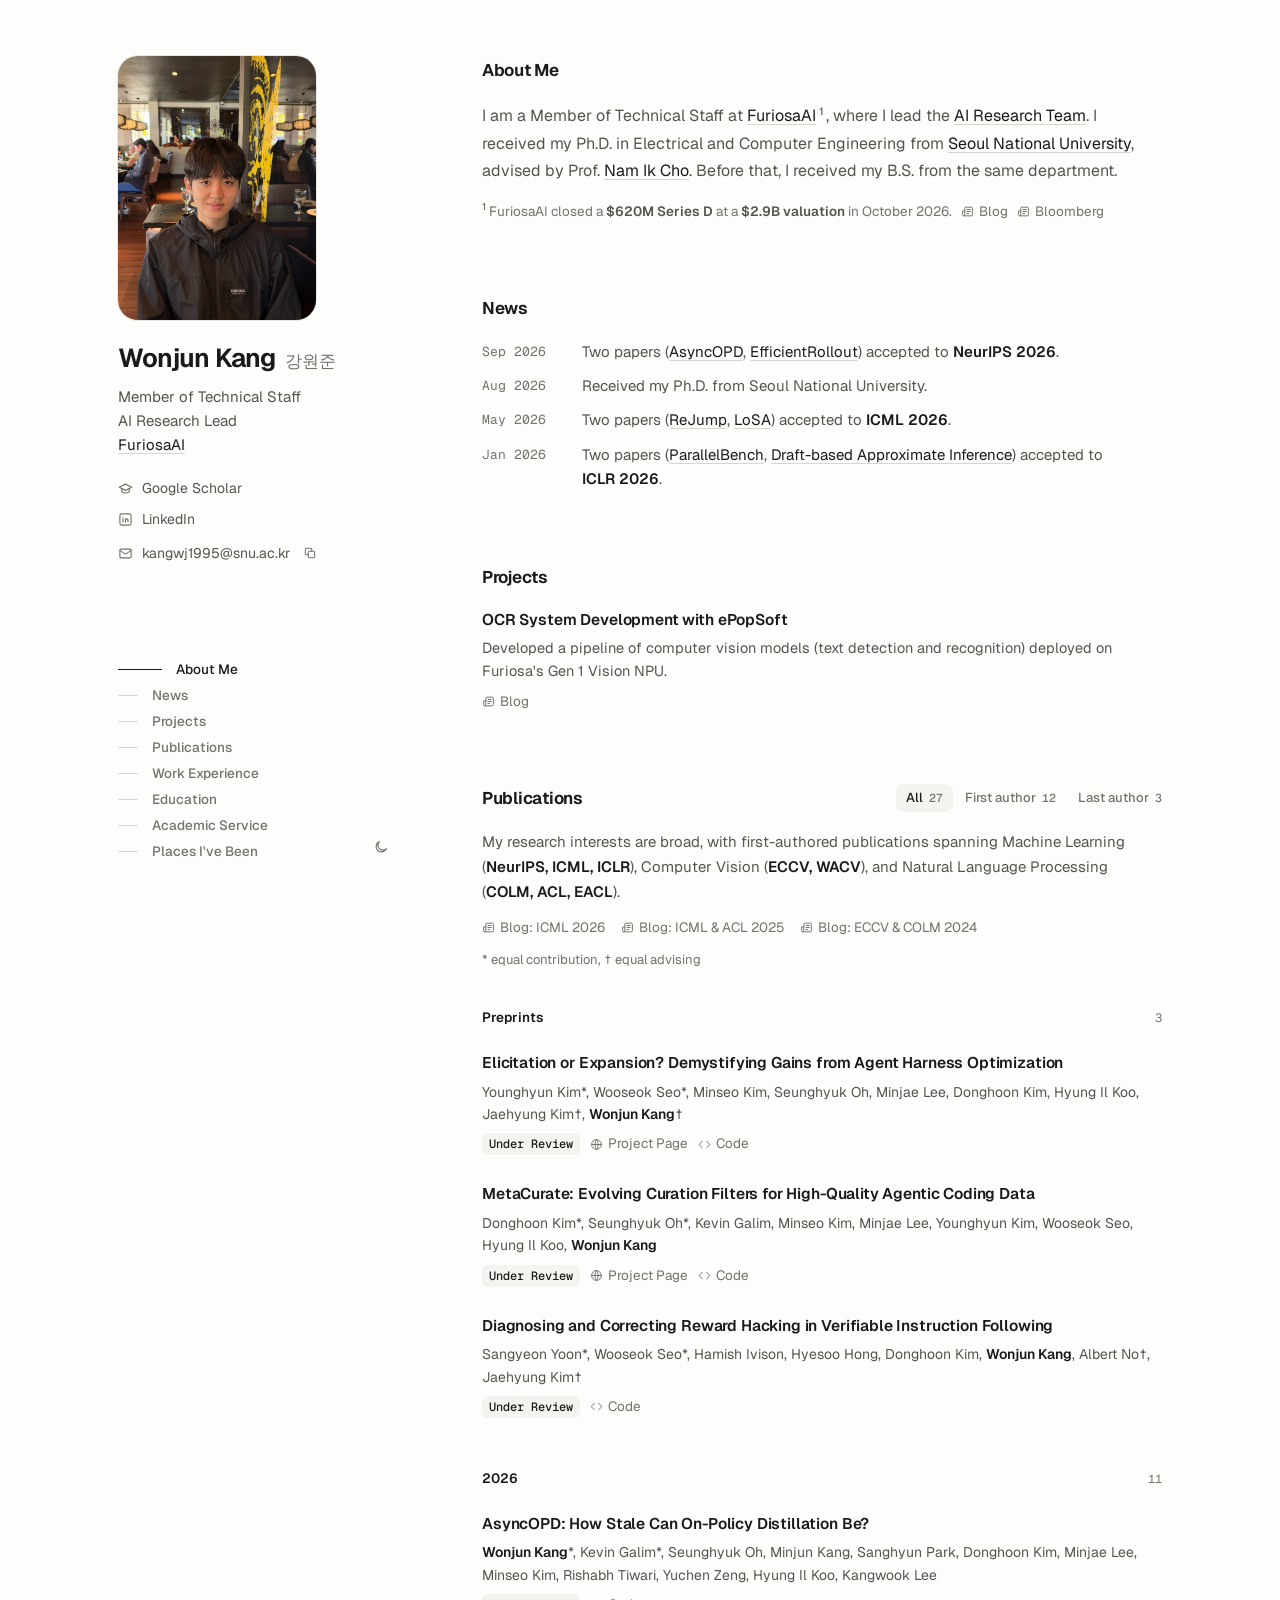
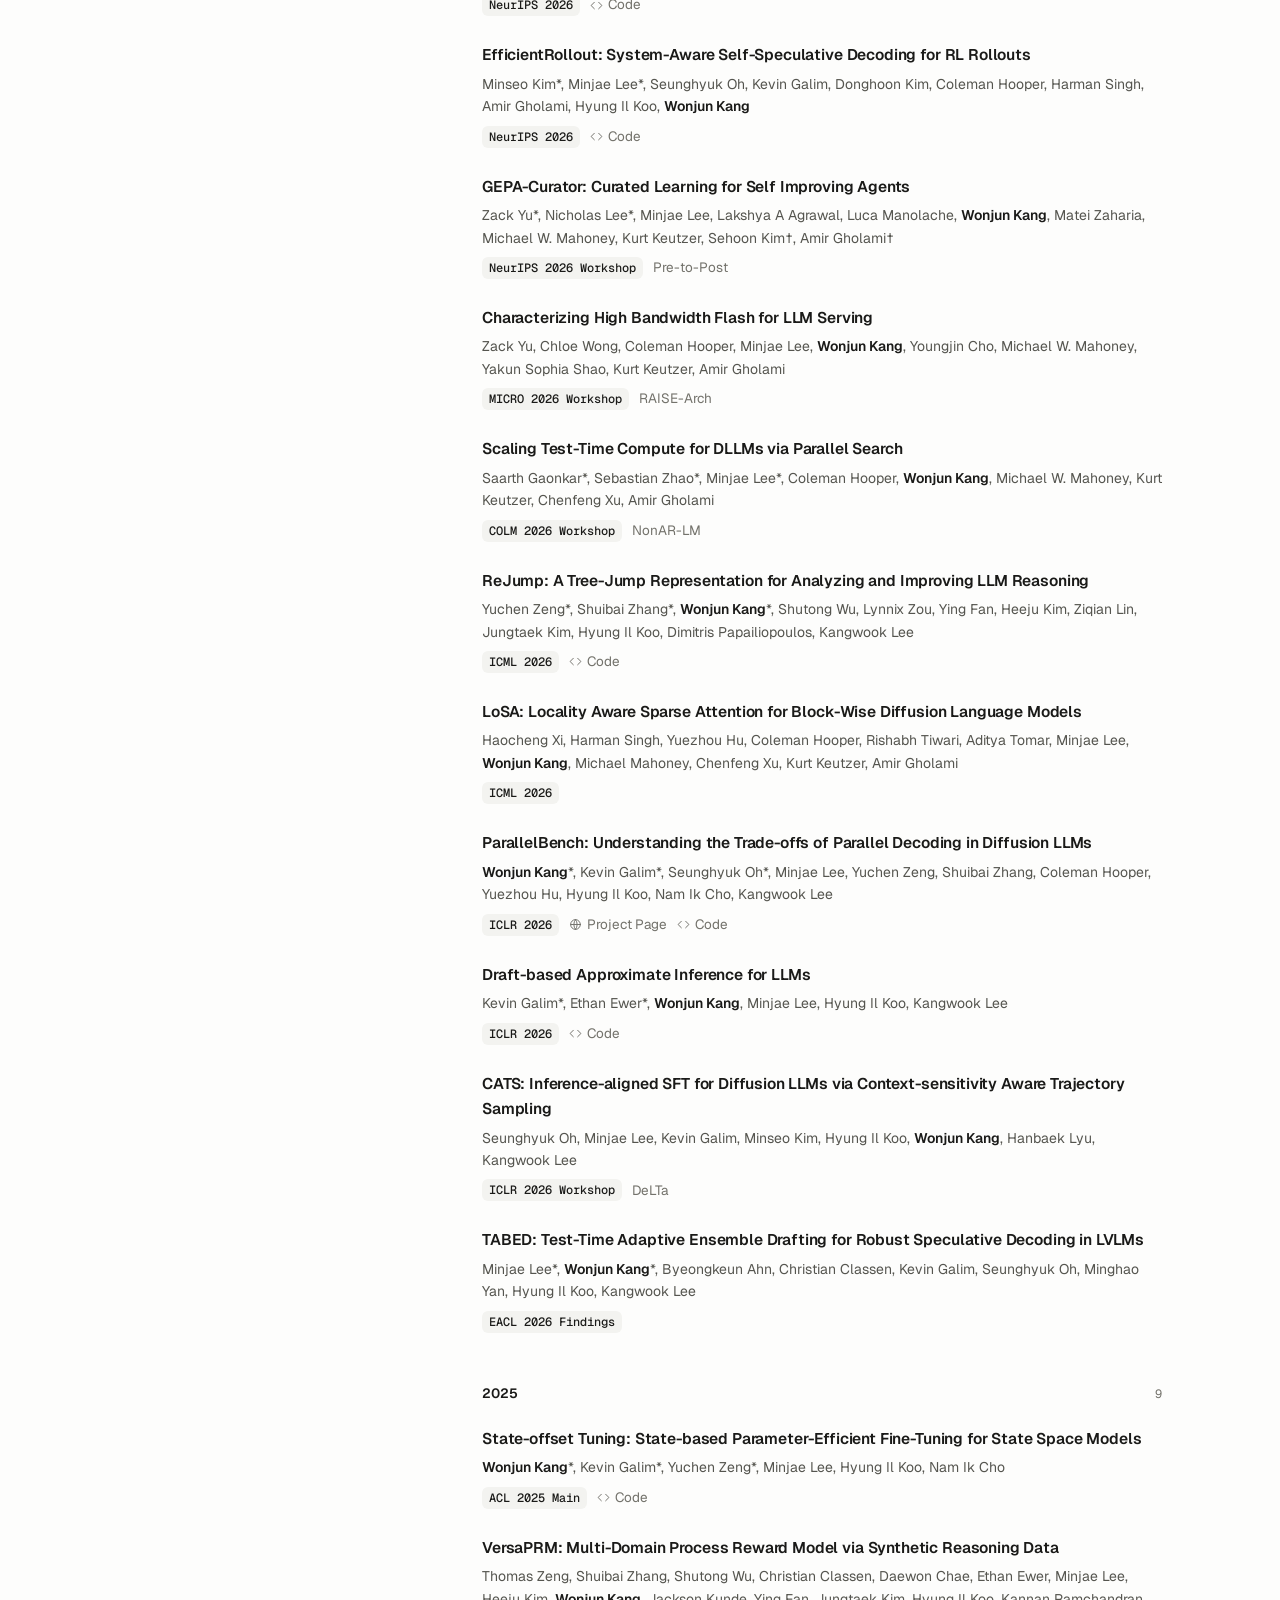
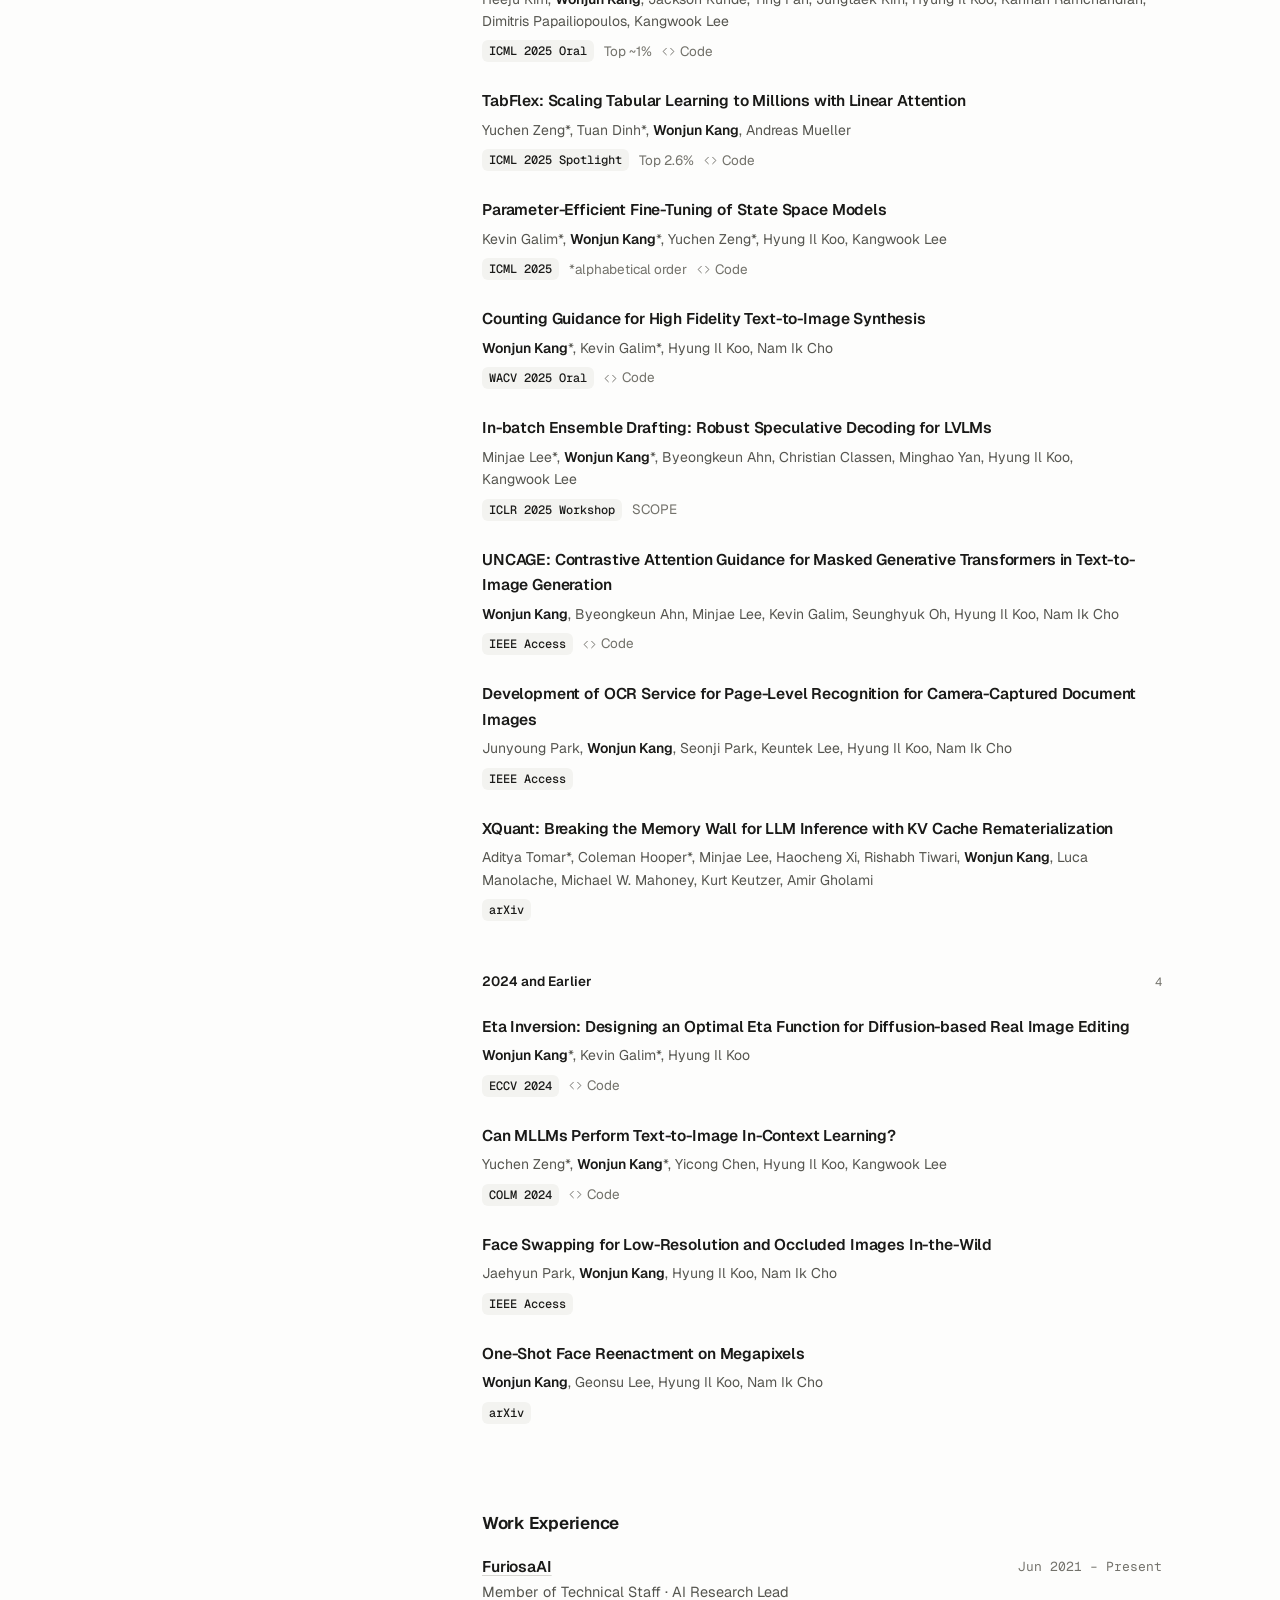
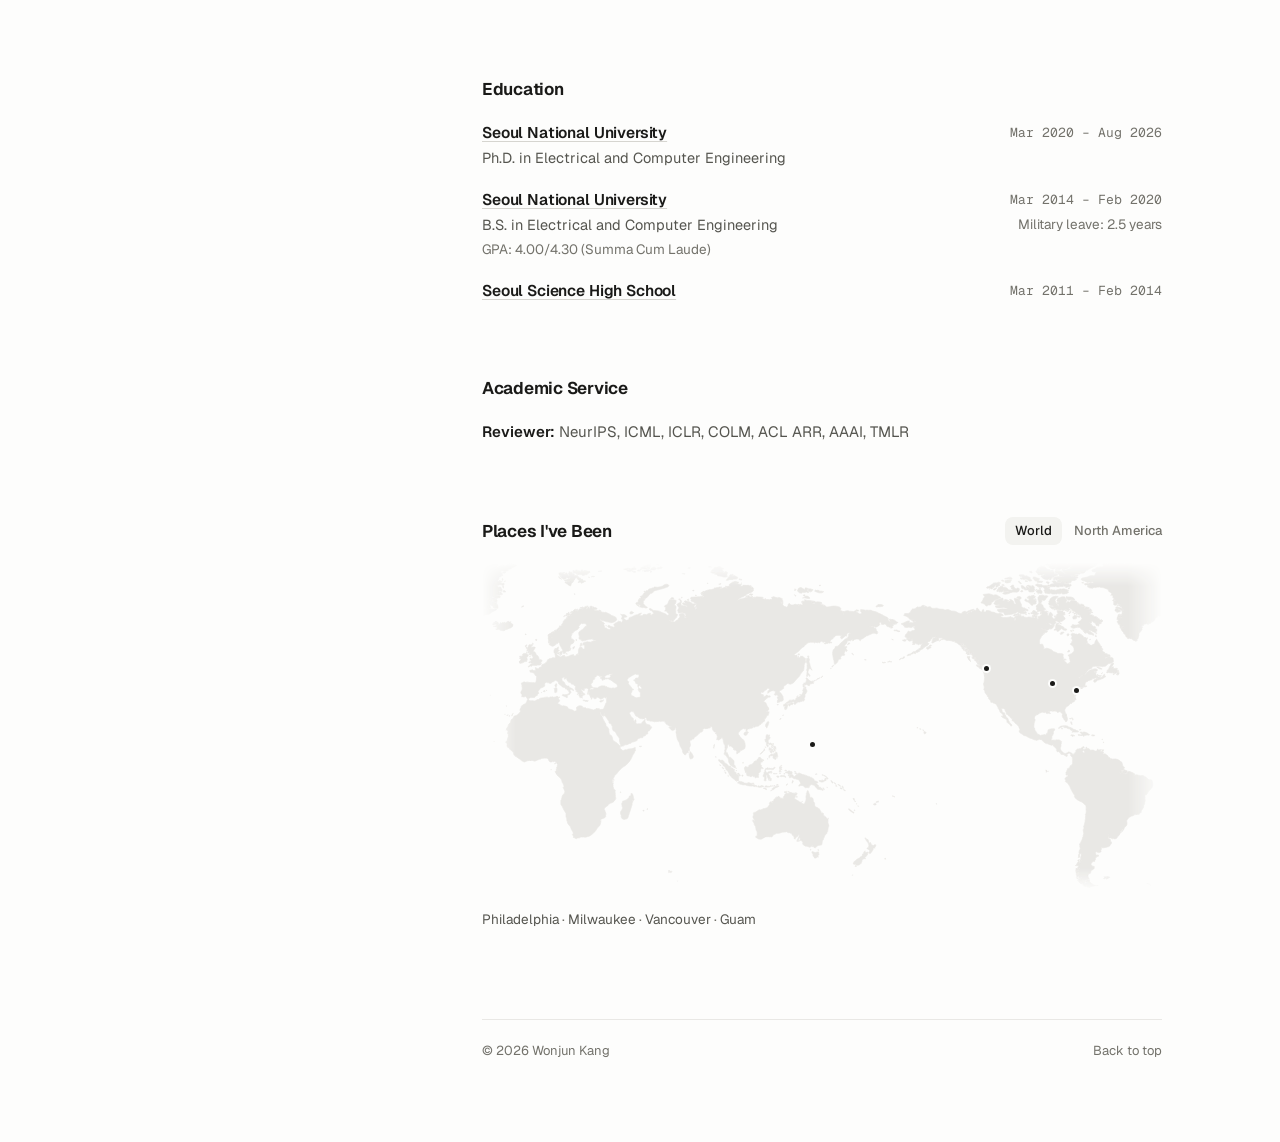
==== beta-map/index.html @ f6da4a3e "update" ====
<!doctype html>
<html lang="en">
<head>
  <meta charset="utf-8">
  <meta name="viewport" content="width=device-width, initial-scale=1">
  <title>Wonjun Kang's Homepage (Beta Map)</title>
  <meta name="robots" content="noindex, nofollow">
  <!-- summary for search results and for the preview card shown when this address is shared -->
  <meta name="description" content="Member of Technical Staff and AI Research Lead at FuriosaAI. Ph.D. in Electrical and Computer Engineering from Seoul National University.">
  <link rel="canonical" href="https://wonjunn.github.io/">
  <meta property="og:type" content="website">
  <meta property="og:site_name" content="Wonjun Kang">
  <meta property="og:title" content="Wonjun Kang">
  <meta property="og:description" content="Member of Technical Staff and AI Research Lead at FuriosaAI. Ph.D. in Electrical and Computer Engineering from Seoul National University.">
  <meta property="og:url" content="https://wonjunn.github.io/">
  <meta property="og:image" content="https://wonjunn.github.io/images/wj_crop2.jpeg">
  <meta property="og:image:width" content="768">
  <meta property="og:image:height" content="1024">
  <meta property="og:image:alt" content="Portrait of Wonjun Kang">
  <meta property="og:locale" content="en_US">
  <meta name="twitter:card" content="summary">
  <meta name="twitter:title" content="Wonjun Kang">
  <meta name="twitter:description" content="Member of Technical Staff and AI Research Lead at FuriosaAI. Ph.D. in Electrical and Computer Engineering from Seoul National University.">
  <meta name="twitter:image" content="https://wonjunn.github.io/images/wj_crop2.jpeg">
  <!-- who this page is about, in the form search engines read (schema.org). nothing here is shown on the page;
       every value repeats the profile block and the summary above, so change them together -->
  <script type="application/ld+json">
  {
    "@context": "https://schema.org",
    "@type": "ProfilePage",
    "url": "https://wonjunn.github.io/",
    "mainEntity": {
      "@type": "Person",
      "name": "Wonjun Kang",
      "alternateName": "강원준",
      "url": "https://wonjunn.github.io/",
      "image": "https://wonjunn.github.io/images/wj_crop2.jpeg",
      "description": "Member of Technical Staff and AI Research Lead at FuriosaAI. Ph.D. in Electrical and Computer Engineering from Seoul National University.",
      "jobTitle": ["Member of Technical Staff", "AI Research Lead"],
      "worksFor": { "@type": "Organization", "name": "FuriosaAI", "url": "https://furiosa.ai/" },
      "alumniOf": { "@type": "CollegeOrUniversity", "name": "Seoul National University", "url": "https://www.snu.ac.kr/" },
      "sameAs": [
        "https://scholar.google.com/citations?hl=en&user=Q-ARWkwAAAAJ",
        "https://www.linkedin.com/in/wonjun-kang-43b181342/"
      ]
    }
  }
  </script>
  <link rel="icon" type="image/x-icon" href="../favicon.ico">
  <script>
    (function () {
      var t = null;
      try { t = localStorage.getItem("theme"); } catch (e) {}
      if (t !== "light" && t !== "dark") t = matchMedia("(prefers-color-scheme: dark)").matches ? "dark" : "light";
      document.documentElement.dataset.theme = t;
    })();
  </script>
  <link rel="preconnect" href="https://fonts.googleapis.com">
  <link rel="preconnect" href="https://fonts.gstatic.com" crossorigin>
  <link href="https://fonts.googleapis.com/css2?family=Geist:wght@400..700&family=Geist+Mono:wght@400..600&display=swap" rel="stylesheet">
  <style>
    :root {
      --bg: #fdfdfc;
      --surface: #f3f3f0;
      --line: #e9e8e5;
      --line-2: #d6d5d0;
      --text: #1a1a18;
      --text-2: #55554f;
      --text-3: #73726b;
      --sel: #e4e2da;
      --hover: #f8f8f6;
      --chip-hover: #eae9e5;
      --photo-line: #e9e8e5;
      --pad: 88px;
      --ph: 264px;
      color-scheme: light;
    }
    @media (prefers-color-scheme: dark) {
      :root:not([data-theme="light"]) {
        --bg: #1b1b1a;
        --surface: #262624;
        --line: #31312e;
        --line-2: #434240;
        --text: #ededea;
        --text-2: #b4b3ac;
        --text-3: #8e8d85;
        --sel: #42413b;
        --hover: #20201f;
        --chip-hover: #32322f;
        --photo-line: #434240;
        color-scheme: dark;
      }
    }
    :root[data-theme="dark"] {
      --bg: #1b1b1a;
      --surface: #262624;
      --line: #31312e;
      --line-2: #434240;
      --text: #ededea;
      --text-2: #b4b3ac;
      --text-3: #8e8d85;
      --sel: #42413b;
      --hover: #20201f;
      --chip-hover: #32322f;
      --photo-line: #434240;
      color-scheme: dark;
    }

    * { box-sizing: border-box; }
    [hidden] { display: none !important; }
    html { scroll-behavior: smooth; -webkit-text-size-adjust: 100%; }
    body {
      margin: 0;
      background: var(--bg);
      color: var(--text);
      font: 15.5px/1.65 "Geist", system-ui, -apple-system, "Apple SD Gothic Neo", sans-serif;
      -webkit-font-smoothing: antialiased;
      text-rendering: optimizeLegibility;
    }
    ::selection { background: var(--sel); }
    a { color: inherit; text-decoration: none; }
    p { text-wrap: pretty; }
    button { font: inherit; color: inherit; }
    :focus-visible { outline: 2px solid var(--text); outline-offset: 3px; border-radius: 4px; }
    .icon { width: 14px; height: 14px; fill: none; stroke: currentColor; stroke-width: 1.8; stroke-linecap: round; stroke-linejoin: round; flex: none; }
    .u {
      color: var(--text);
      text-decoration: underline;
      text-decoration-color: var(--line-2);
      text-decoration-thickness: 1px;
      text-underline-offset: 3px;
      transition: text-decoration-color .15s;
    }
    .u:hover { text-decoration-color: currentColor; }
    .plink { display: inline-flex; align-items: center; gap: 5px; color: var(--text-3); transition: color .15s; }
    .plink:hover { color: var(--text); }
    .plink .icon { width: 13px; height: 13px; }

    /* layout */
    .page { display: grid; grid-template-columns: 280px minmax(0, 680px); justify-content: space-between; column-gap: 64px; max-width: 1140px; margin: 0 auto; padding: 0 48px; }
    .panel { position: sticky; top: 0; height: 100vh; height: 100dvh; padding: var(--pad) 0 56px; display: flex; flex-direction: column; }
    .main { padding: var(--pad) 0 80px; min-width: 0; }

    /* identity panel */
    /* the whole 3:4 photo, same framing as the live site; --ph is its height. the corners scale with it (20px at full size),
       and the outline is a step stronger in dark mode, where the dark jacket would otherwise merge with the page */
    .avatar { width: calc(var(--ph) * .75); height: var(--ph); border-radius: calc(var(--ph) * .0758); overflow: hidden; background: var(--surface); box-shadow: 0 0 0 1px var(--photo-line); flex: none; }
    .avatar img { display: block; width: 100%; height: 100%; object-fit: cover; }
    h1 { margin: 24px 0 0; font-size: 26px; line-height: 1.12; font-weight: 650; letter-spacing: -.03em; }
    h1 .ko { margin-left: 10px; font-size: 16.5px; font-weight: 450; letter-spacing: 0; color: var(--text-3); }
    .role { margin: 12px 0 0; font-size: 15px; line-height: 1.6; color: var(--text-2); }
    .role a { color: var(--text); }
    .role-dot { display: none; }
    .nav { display: flex; flex-direction: column; }
    .nav a { display: flex; align-items: center; gap: 14px; height: 30px; width: max-content; font-size: 13.5px; font-weight: 500; color: var(--text-3); transition: color .2s; }
    .nav a::before { content: ""; width: 20px; height: 1px; background: var(--line-2); transition: width .2s, background .2s; }
    .nav a:hover, .nav a.on { color: var(--text); }
    .nav a:hover::before, .nav a.on::before { width: 44px; background: var(--text); }
    .panel-foot { display: flex; align-items: flex-end; justify-content: space-between; gap: 16px; margin-top: auto; padding-top: 32px; }
    .links { list-style: none; margin: 20px 0 0; padding: 0; display: grid; gap: 8px; font-size: 14px; }
    .links li { display: flex; align-items: center; gap: 6px; }
    .links a { display: inline-flex; align-items: center; gap: 9px; color: var(--text-2); transition: color .15s; }
    .links a:hover { color: var(--text); }
    .links a .icon { width: 15px; height: 15px; color: var(--text-3); transition: color .15s; }
    .links a:hover .icon { color: var(--text); }
    .ghost { width: 28px; height: 28px; display: grid; place-items: center; border: 0; border-radius: 8px; background: none; color: var(--text-3); cursor: pointer; transition: background .15s, color .15s; }
    .ghost:hover { background: var(--surface); color: var(--text); }
    .ghost .icon { width: 14px; height: 14px; }
    #theme { width: 34px; height: 34px; border-radius: 10px; }
    #theme .icon { width: 16px; height: 16px; }
    #theme .sun { display: none; }
    [data-theme="dark"] #theme .sun { display: block; }
    [data-theme="dark"] #theme .moon { display: none; }

    /* top bar with section links; only used in the one-column layout, where the side menu is hidden */
    .mnav { display: none; }

    /* sections */
    .sec { scroll-margin-top: var(--pad); }
    .sec + .sec { margin-top: 72px; }
    .sec-h { display: flex; flex-wrap: wrap; align-items: center; justify-content: space-between; gap: 8px 16px; min-height: 28px; margin: 0 0 18px; }
    h2 { margin: 0; font-size: 17px; line-height: 1.3; font-weight: 650; letter-spacing: -.015em; color: var(--text); }
    .about { margin: 0; font-size: 16px; line-height: 1.72; color: var(--text-2); }
    sup.fn { font-size: .68em; line-height: 0; margin-left: 1px; }
    sup.fn a { padding: 0 2px; color: var(--text-3); font-weight: 600; }
    sup.fn a:hover { color: var(--text); }
    .note { margin: 16px 0 0; font-size: 13.5px; line-height: 1.6; color: var(--text-3); border-radius: 6px; }
    .note .n { margin-right: 3px; font-size: .76em; line-height: 0; vertical-align: super; font-weight: 500; }
    .note b { font-weight: 600; color: var(--text-2); }
    /* the sources after the note's sentence are icon links; inside running text they sit on the text's baseline */
    /* the same gap after the sentence as between the links; as right margins, so a link that wraps starts flush left */
    .note .t { margin-right: 6px; }
    .note .plink { align-items: baseline; margin-right: 6px; }
    .note .plink:last-child { margin-right: 0; }
    .note .plink .icon { align-self: center; }
    .note.flash { animation: flash 1.2s ease-out; }
    @keyframes flash { 0%, 35% { background: var(--surface); box-shadow: 0 0 0 6px var(--surface); } 100% { background: transparent; box-shadow: 0 0 0 6px transparent; } }

    .news { list-style: none; margin: 0; padding: 0; display: grid; gap: 10px; }
    .news li { display: grid; grid-template-columns: 84px minmax(0, 1fr); column-gap: 16px; font-size: 15px; line-height: 1.6; color: var(--text-2); }
    .mono, .news time, .cv .when, .venue, .grp-h .gc, .filter .c { font-family: "Geist Mono", ui-monospace, "SF Mono", Menlo, monospace; }
    .news time { font-size: 13px; line-height: 1.86; color: var(--text-3); font-variant-numeric: tabular-nums; }
    .news b { font-weight: 600; color: var(--text); white-space: nowrap; }

    .item-t { margin: 0; font-size: 15.5px; line-height: 1.45; font-weight: 600; letter-spacing: -.01em; }
    .item-d { margin: 5px 0 0; font-size: 14.5px; line-height: 1.6; color: var(--text-2); }
    .item-m { display: flex; flex-wrap: wrap; align-items: center; gap: 4px 10px; margin: 8px 0 0; font-size: 13.5px; line-height: 1.6; color: var(--text-3); }

    /* publications */
    .filter { display: flex; gap: 2px; margin-right: -10px; }
    .filter button { display: inline-flex; align-items: center; gap: 6px; height: 28px; padding: 0 10px; border: 0; border-radius: 8px; background: none; color: var(--text-3); font-size: 13px; font-weight: 500; cursor: pointer; transition: background .15s, color .15s; }
    .filter button:hover { color: var(--text); }
    .filter button[aria-checked="true"] { background: var(--surface); color: var(--text); }
    .filter .c { font-size: 11.5px; color: var(--text-3); font-variant-numeric: tabular-nums; }
    .intro { margin: 0; font-size: 15px; line-height: 1.65; color: var(--text-2); }
    .intro b { font-weight: 600; color: var(--text); }
    .blogs { display: flex; flex-wrap: wrap; gap: 4px 16px; margin: 12px 0 0; font-size: 13.5px; }
    .legend { margin: 10px 0 0; font-size: 13px; color: var(--text-3); }
    .grp { margin-top: 28px; }
    .grp-h {
      position: sticky; top: 0; z-index: 2;
      display: flex; align-items: baseline; justify-content: space-between;
      margin: 0 -12px; padding: 10px 12px;
      background: color-mix(in srgb, var(--bg) 86%, transparent);
      -webkit-backdrop-filter: blur(10px);
      backdrop-filter: blur(10px);
      font-size: 13.5px; line-height: 1.4; font-weight: 600; color: var(--text);
    }
    .grp-h .gc { font-size: 12px; font-weight: 400; color: var(--text-3); font-variant-numeric: tabular-nums; }
    .pubs { list-style: none; margin: 0; padding: 0; }
    .pub { margin: 0 -12px; padding: 13px 12px; border-radius: 10px; transition: background .15s; }
    /* the row under the pointer gets a faint background; nothing else about it changes, and touch screens skip it */
    @media (hover: hover) {
      .pub:hover { background: var(--hover); }
      .pub:hover .venue { background: var(--chip-hover); }
    }
    .p-title { font-size: 15.5px; line-height: 1.45; font-weight: 600; letter-spacing: -.01em; color: var(--text); text-decoration: underline; text-decoration-color: transparent; text-decoration-thickness: 1px; text-underline-offset: 3px; transition: text-decoration-color .15s; }
    .p-title:hover { text-decoration-color: var(--text-3); }
    .p-authors { margin: 5px 0 0; font-size: 14px; line-height: 1.6; color: var(--text-2); }
    .p-authors b { font-weight: 600; color: var(--text); }
    /* linked co-author names look like the other names until the pointer is on them */
    .p-authors a { text-decoration: underline; text-decoration-color: transparent; text-decoration-thickness: 1px; text-underline-offset: 3px; transition: color .15s, text-decoration-color .15s; }
    .p-authors a:hover { color: var(--text); text-decoration-color: currentColor; }
    /* touch screens have no pointer to hover with, so linked names keep a faint underline there */
    @media (hover: none) {
      .p-authors a, .p-authors a:hover { color: inherit; text-decoration-color: var(--line-2); }
    }
    .venue { display: inline-flex; align-items: center; height: 22px; padding: 0 7px; border-radius: 6px; background: var(--surface); color: var(--text); font-size: 12px; line-height: 1; font-weight: 500; white-space: nowrap; transition: background .15s; }

    /* experience, education */
    .cv { list-style: none; margin: 0; padding: 0; display: grid; gap: 18px; }
    .cv li { display: grid; grid-template-columns: minmax(0, 1fr) auto; column-gap: 24px; }
    .cv .org { font-size: 15.5px; line-height: 1.5; font-weight: 600; letter-spacing: -.01em; }
    .cv .when { font-size: 13px; line-height: 1.79; color: var(--text-3); font-variant-numeric: tabular-nums; white-space: nowrap; }
    .cv .det { grid-column: 1; margin-top: 2px; font-size: 14.5px; line-height: 1.6; color: var(--text-2); }
    /* a remark about the period, right-aligned under it on the degree's line */
    .cv .when-note { grid-column: 2; grid-row: 2; justify-self: end; margin-top: 2px; font-size: 13.5px; line-height: 1.72; color: var(--text-3); white-space: nowrap; }
    .cv .sub { grid-column: 1; margin-top: 3px; font-size: 13.5px; line-height: 1.6; color: var(--text-3); }
    .svc { margin: 0; font-size: 15px; color: var(--text-2); }
    .svc b { font-weight: 600; color: var(--text); }

    .foot { display: flex; flex-wrap: wrap; justify-content: space-between; gap: 8px 16px; margin-top: 88px; padding-top: 20px; border-top: 1px solid var(--line); font-size: 13px; color: var(--text-3); }
    .foot a { transition: color .15s; }
    .foot a:hover { color: var(--text); }

    .toast {
      position: fixed; left: 50%; bottom: 28px; z-index: 50;
      display: flex; align-items: center; gap: 8px;
      padding: 9px 14px; border-radius: 10px;
      background: var(--text); color: var(--bg); font-size: 13.5px; font-weight: 500;
      transform: translate(-50%, 10px); opacity: 0; pointer-events: none;
      transition: opacity .2s, transform .2s;
    }
    .toast.show { opacity: 1; transform: translate(-50%, 0); }

    /* touch screens: the small links and buttons get a larger tap area from an invisible layer around them; nothing moves.
       each layer reaches at most halfway to the next link or button, so it never covers a neighbor */
    @media (pointer: coarse) {
      .plink, .links a, .filter button, #copy-email, .mnav a { position: relative; }
      .plink::after, .links a::after, .filter button::after, #copy-email::after, #theme::after, .mnav a::after { content: ""; position: absolute; }
      .plink::after { inset: -7px -5px -12px; }
      .blogs .plink::after { inset: -2px -8px; }
      .note .plink::after { inset: -7px -4px -12px; }
      .links a::after { inset: -4px -3px -4px -8px; }
      #copy-email::after { inset: -3px -8px -6px -3px; }
      .filter button::after { inset: -8px -1px; }
      .mnav a::after { inset: -4px 0; }
      #theme::after { inset: -5px; }
    }
    /* the theme button is already positioned in one column; in two columns it needs to hold its own layer */
    @media (pointer: coarse) and (min-width: 1024px) {
      #theme { position: relative; }
    }

    /* the fixed column must fit the window: on shorter desktop windows the spacing tightens first, then the portrait shrinks */
    @media (min-width: 1024px) and (max-height: 942px) {
      :root { --pad: 56px; --ph: clamp(76px, 100vh - 594px, 264px); }
      .panel { padding-bottom: 36px; }
      .nav a { height: 26px; }
    }
    @media (min-width: 1024px) and (max-height: 674px) {
      .avatar { display: none; }
      h1 { margin-top: 0; }
    }
    @media (max-width: 1119px) and (min-width: 1024px) {
      .page { column-gap: 40px; padding: 0 32px; }
    }
    /* one column */
    @media (max-width: 1023px) {
      :root { --pad: 24px; --ph: 234px; }
      .page { display: block; max-width: 728px; padding: 0 24px; }
      /* in one column the profile block is centered, as on the live site; the sections below stay left-aligned */
      .panel { position: relative; height: auto; display: block; padding: 56px 0 0; text-align: center; }
      .avatar { margin: 0 auto; border-radius: 18px; }
      /* centered, three short lines look like a narrow stack, so the first two share a line */
      .role-dot { display: inline; }
      .role-br { display: none; }
      h1 { margin-top: 20px; }
      .nav { display: none; }
      /* the section bar slides in once the profile block has scrolled away */
      .mnav {
        display: block; position: fixed; top: 0; left: 0; right: 0; z-index: 20; height: 44px;
        background: color-mix(in srgb, var(--bg) 88%, transparent);
        -webkit-backdrop-filter: blur(10px);
        backdrop-filter: blur(10px);
        border-bottom: 1px solid var(--line);
        transform: translateY(-100%); visibility: hidden;
        transition: transform .2s ease, visibility 0s .2s;
      }
      .mnav.show { transform: none; visibility: visible; transition: transform .2s ease; }
      .mnav-in {
        display: flex; align-items: center; gap: 2px;
        max-width: 728px; height: 100%; margin: 0 auto; padding: 0 28px 0 16px;
        overflow-x: auto; scrollbar-width: none;
        -webkit-mask-image: linear-gradient(to right, transparent, #000 14px, #000 calc(100% - 28px), transparent);
        mask-image: linear-gradient(to right, transparent, #000 14px, #000 calc(100% - 28px), transparent);
      }
      .mnav-in::-webkit-scrollbar { display: none; }
      .mnav a { flex: none; padding: 6px 8px; border-radius: 8px; font-size: 13.5px; font-weight: 500; color: var(--text-3); white-space: nowrap; transition: color .15s; }
      .mnav a.on { color: var(--text); }
      .sec { scroll-margin-top: 60px; }
      .grp-h { top: 44px; }
      .panel-foot { display: block; margin: 0; padding: 0; }
      .links { display: flex; flex-wrap: wrap; justify-content: center; gap: 6px 20px; }
      #theme { position: absolute; top: 20px; right: -6px; }
      .main { padding: 52px 0 64px; }
      .sec + .sec { margin-top: 56px; }
      .foot { margin-top: 64px; }
    }
    @media (max-width: 560px) {
      :root { --ph: 219px; }
      .page { padding: 0 20px; }
      .mnav-in { padding-left: 12px; }
      .panel { padding-top: 44px; }
      #theme { top: 12px; }
      h1 { font-size: 25px; }
      .about { font-size: 15.5px; }
      .news li { grid-template-columns: minmax(0, 1fr); }
      .news time { font-size: 12.5px; line-height: 1.6; }
      .filter { margin: 0 0 0 -10px; width: 100%; }
      .grp-h { margin: 0 -20px; padding: 10px 20px; }
      .cv li { grid-template-columns: minmax(0, 1fr); }
      .cv .when { margin-top: 2px; font-size: 12.5px; order: 3; }
      .cv .when-note { grid-column: 1; grid-row: auto; justify-self: start; margin-top: 0; font-size: 13px; line-height: 1.6; order: 4; }
    }
    @media (max-width: 359px) {
      .role-dot { display: none; }
      .role-br { display: inline; }
    }
    @media (prefers-reduced-motion: reduce) {
      html { scroll-behavior: auto; }
      *, *::before, *::after { animation: none !important; transition: none !important; }
    }
    /* places: a quiet world map. coastlines only (no borders, no names), one gray. each city is a dot on the map and a name under it;
       pointing at or tapping either one shows that city's photo in a small card. regions with several cities have a closer view */
    .views { display: flex; gap: 2px; margin-right: -10px; }
    .views button { display: inline-flex; align-items: center; height: 28px; padding: 0 10px; border: 0; border-radius: 8px; background: none; color: var(--text-3); font: inherit; font-size: 13px; font-weight: 500; cursor: pointer; transition: background .15s, color .15s; }
    .views button:hover { color: var(--text); }
    .views button[aria-checked="true"] { background: var(--surface); color: var(--text); }
    .mapbox { position: relative; margin: 4px 0 0; -webkit-tap-highlight-color: transparent; }
    /* the map moves inside this frame; its edges fade out so a closer view does not end in a hard cut */
    .mapclip {
      position: relative; overflow: hidden;
      -webkit-mask-image: linear-gradient(to right, transparent, #000 5%, #000 95%, transparent), linear-gradient(to bottom, transparent, #000 7%, #000 93%, transparent);
      -webkit-mask-composite: source-in;
      mask-image: linear-gradient(to right, transparent, #000 5%, #000 95%, transparent), linear-gradient(to bottom, transparent, #000 7%, #000 93%, transparent);
      mask-composite: intersect;
    }
    .map { display: block; width: 100%; height: 100%; transform-origin: 0 0; transition: transform .6s cubic-bezier(.3, 0, .15, 1); }
    /* the hairline in the fill's own color closes the seam where two pieces of land meet at the date line */
    .map .land { fill: var(--line); stroke: var(--line); stroke-width: .6px; vector-effect: non-scaling-stroke; }
    /* a dot keeps its size at every view: only its position follows the map, with the same timing as the map's own move */
    .pin { position: absolute; width: 5px; height: 5px; margin: -2.5px 0 0 -2.5px; border-radius: 50%; background: var(--text); box-shadow: 0 0 0 2px var(--bg); pointer-events: none; transition: left .6s cubic-bezier(.3, 0, .15, 1), top .6s cubic-bezier(.3, 0, .15, 1), transform .15s; }
    .pin.on { z-index: 2; transform: scale(1.9); }
    .pcard { position: absolute; z-index: 3; width: 196px; margin: 0; padding: 6px 6px 8px; border-radius: 14px; background: var(--bg); box-shadow: 0 0 0 1px var(--line-2), 0 10px 30px rgba(0, 0, 0, .1); pointer-events: none; opacity: 0; visibility: hidden; transform: translateY(-4px); transition: opacity .15s, transform .15s, visibility .15s; }
    .pcard.up { transform: translateY(4px); }
    .pcard.show { opacity: 1; visibility: visible; transform: none; }
    /* an upright photo gets a narrower card, so the card is not much taller than a wide one */
    .pcard.tall { width: 168px; }
    .pcard img { display: block; width: 100%; height: auto; aspect-ratio: var(--shape, 1.5); object-fit: cover; border-radius: 9px; background: var(--surface); opacity: 0; transition: opacity .2s; }
    .pcard img.ready { opacity: 1; }
    .pcard figcaption { margin: 7px 4px 0; font-size: 12.5px; line-height: 1.3; font-weight: 500; color: var(--text); }
    .pc-note { margin-left: 6px; font-weight: 400; color: var(--text-3); }
    .places { margin: 16px 0 0; font-size: 13.5px; line-height: 1.8; color: var(--text-3); }
    .places .pi { white-space: nowrap; }
    .pname { all: unset; cursor: pointer; color: var(--text-2); border-radius: 4px; text-decoration: underline; text-decoration-color: transparent; text-decoration-thickness: 1px; text-underline-offset: 3px; transition: color .15s, text-decoration-color .15s; -webkit-tap-highlight-color: transparent; }
    .pname.off { color: var(--text-3); }
    .pname.on { color: var(--text); text-decoration-color: currentColor; }
    .pname:focus-visible { outline: 2px solid var(--text); outline-offset: 2px; }
    .places-note { margin: 6px 0 0; font-size: 12.5px; color: var(--text-3); }
    @media (pointer: coarse) {
      .places { line-height: 2.3; }
      .views button { position: relative; }
      .views button::after { content: ""; position: absolute; inset: -8px -1px; }
    }
    @media (max-width: 560px) {
      .views { margin: 0 0 0 -10px; width: 100%; flex-wrap: wrap; }
    }
  </style>
  <!-- without scripts the paper list still shows in full; the filter cannot work then, so it is left out -->
  <noscript><style>.filter, .views { display: none; }</style></noscript>
</head>
<body>
  <svg width="0" height="0" style="position: absolute" aria-hidden="true">
    <symbol id="i-news" viewBox="0 0 24 24"><path d="M5 20h14a2 2 0 0 0 2-2V6a2 2 0 0 0-2-2H9a2 2 0 0 0-2 2v12a2 2 0 0 1-4 0v-7h4"/><path d="M11 8.3h6M11 12h6M11 15.7h3"/></symbol>
    <symbol id="i-scholar" viewBox="0 0 24 24"><path d="M22 10 12 5 2 10l10 5 10-5z"/><path d="M6 12v5c3 3 9 3 12 0v-5"/></symbol>
    <symbol id="i-in" viewBox="0 0 24 24"><rect x="3" y="3" width="18" height="18" rx="3"/><path d="M8 11v5M8 8v.01M12 16v-5M16 16v-3a2 2 0 0 0-4 0"/></symbol>
    <symbol id="i-mail" viewBox="0 0 24 24"><rect x="3" y="5" width="18" height="14" rx="2"/><path d="m3 7 9 6 9-6"/></symbol>
    <symbol id="i-code" viewBox="0 0 24 24"><path d="m16 18 6-6-6-6M8 6l-6 6 6 6"/></symbol>
    <symbol id="i-globe" viewBox="0 0 24 24"><circle cx="12" cy="12" r="9"/><path d="M3 12h18M12 3a14 14 0 0 1 0 18M12 3a14 14 0 0 0 0 18"/></symbol>
    <symbol id="i-copy" viewBox="0 0 24 24"><rect x="9" y="9" width="11" height="11" rx="2"/><path d="M15 9V6a2 2 0 0 0-2-2H6a2 2 0 0 0-2 2v7a2 2 0 0 0 2 2h3"/></symbol>
    <symbol id="i-check" viewBox="0 0 24 24"><path d="m5 12.5 4.5 4.5L19 7.5"/></symbol>
    <symbol id="i-moon" viewBox="0 0 24 24"><path d="M20 14.5A8 8 0 1 1 9.5 4a6.5 6.5 0 0 0 10.5 10.5z"/></symbol>
    <symbol id="i-sun" viewBox="0 0 24 24"><circle cx="12" cy="12" r="4"/><path d="M12 2v2M12 20v2M4.9 4.9l1.4 1.4M17.7 17.7l1.4 1.4M2 12h2M20 12h2M4.9 19.1l1.4-1.4M17.7 6.3l1.4-1.4"/></symbol>
  </svg>

  <nav class="mnav" id="mnav" aria-label="Sections">
    <div class="mnav-in">
      <a href="#about" data-sec="about">About Me</a>
      <a href="#news" data-sec="news">News</a>
      <a href="#projects" data-sec="projects">Projects</a>
      <a href="#publications" data-sec="publications">Publications</a>
      <a href="#experience" data-sec="experience">Work Experience</a>
      <a href="#education" data-sec="education">Education</a>
      <a href="#service" data-sec="service">Academic Service</a>
      <a href="#places" data-sec="places">Places I've Been</a>
    </div>
  </nav>

  <div class="page" id="top">
    <header class="panel">
      <div class="avatar"><img src="../images/wj_crop2.jpeg" alt="Wonjun Kang" width="768" height="1024"></div>
      <h1>Wonjun Kang<span class="ko" lang="ko">강원준</span></h1>
      <p class="role">Member of Technical Staff<span class="role-dot"> &middot; </span><br class="role-br">AI Research Lead<br><a class="u" href="https://furiosa.ai/">FuriosaAI</a></p>

      <ul class="links">
        <li><a href="https://scholar.google.com/citations?hl=en&user=Q-ARWkwAAAAJ"><svg class="icon"><use href="#i-scholar"/></svg>Google Scholar</a></li>
        <li><a href="https://www.linkedin.com/in/wonjun-kang-43b181342/"><svg class="icon"><use href="#i-in"/></svg>LinkedIn</a></li>
        <li><a href="mailto:kangwj1995@snu.ac.kr"><svg class="icon"><use href="#i-mail"/></svg>kangwj1995@snu.ac.kr</a><button class="ghost" id="copy-email" type="button" aria-label="Copy email address" title="Copy email address"><svg class="icon"><use href="#i-copy"/></svg></button></li>
      </ul>

      <div class="panel-foot">
        <nav class="nav" aria-label="Sections">
          <a href="#about" data-sec="about">About Me</a>
          <a href="#news" data-sec="news">News</a>
          <a href="#projects" data-sec="projects">Projects</a>
          <a href="#publications" data-sec="publications">Publications</a>
          <a href="#experience" data-sec="experience">Work Experience</a>
          <a href="#education" data-sec="education">Education</a>
          <a href="#service" data-sec="service">Academic Service</a>
          <a href="#places" data-sec="places">Places I've Been</a>
        </nav>
        <button class="ghost" id="theme" type="button"><svg class="icon moon"><use href="#i-moon"/></svg><svg class="icon sun"><use href="#i-sun"/></svg></button>
      </div>
    </header>

    <main class="main">
      <section class="sec" id="about">
        <div class="sec-h"><h2>About Me</h2></div>
        <p class="about">I am a Member of Technical Staff at <a class="u" href="https://furiosa.ai/">FuriosaAI</a><sup class="fn"><a href="#note-1" id="fnref-1" aria-label="Note 1">1</a></sup>, where I lead the <a class="u" href="https://furiosa.ai/research">AI Research Team</a>.
          I received my Ph.D. in Electrical and Computer Engineering from <a class="u" href="https://www.snu.ac.kr/">Seoul National University</a>, advised by Prof. <a class="u" href="http://ispl.snu.ac.kr/">Nam Ik Cho</a>.
          Before that, I received my B.S. from the same department.</p>
        <p class="note" id="note-1"><sup class="n">1</sup><span class="t">FuriosaAI closed a <b>$620M Series D</b> at a <b>$2.9B valuation</b> in October 2026.</span> <a class="plink" href="https://furiosa.ai/blog/furiosaai-620-million-series-d"><svg class="icon"><use href="#i-news"/></svg>Blog</a> <a class="plink" href="https://www.bloomberg.com/news/articles/2026-10-28/furiosaai-quadruples-valuation-to-2-9-billion-in-nvidia-chase"><svg class="icon"><use href="#i-news"/></svg>Bloomberg</a></p>
      </section>

      <section class="sec" id="news">
        <div class="sec-h"><h2>News</h2></div>
        <ul class="news">
          <li><time>Sep 2026</time><span>Two papers (<a class="u" href="https://arxiv.org/abs/2606.24143">AsyncOPD</a>, <a class="u" href="https://arxiv.org/abs/2606.18967">EfficientRollout</a>) accepted to <b>NeurIPS 2026</b>.</span></li>
          <li><time>Aug 2026</time><span>Received my Ph.D. from Seoul National University.</span></li>
          <li><time>May 2026</time><span>Two papers (<a class="u" href="https://arxiv.org/abs/2512.00831">ReJump</a>, <a class="u" href="https://arxiv.org/abs/2604.12056">LoSA</a>) accepted to <b>ICML 2026</b>.</span></li>
          <li><time>Jan 2026</time><span>Two papers (<a class="u" href="https://arxiv.org/abs/2510.04767">ParallelBench</a>, <a class="u" href="https://arxiv.org/abs/2506.08373">Draft-based Approximate Inference</a>) accepted to <b>ICLR 2026</b>.</span></li>
        </ul>
      </section>

      <section class="sec" id="projects">
        <div class="sec-h"><h2>Projects</h2></div>
        <h3 class="item-t">OCR System Development with ePopSoft</h3>
        <p class="item-d">Developed a pipeline of computer vision models (text detection and recognition) deployed on Furiosa's Gen 1 Vision NPU.</p>
        <p class="item-m"><a class="plink" href="https://furiosa.ai/blog/koreas-most-popular-language-instruction-app-uses-warboy-to-translate-text-in-images-2"><svg class="icon"><use href="#i-news"/></svg>Blog</a></p>
      </section>

      <section class="sec" id="publications">
        <div class="sec-h">
          <h2>Publications</h2>
          <div class="filter" role="radiogroup" aria-label="Filter publications">
            <button type="button" role="radio" aria-checked="true" tabindex="0" data-f="all">All<span class="c"></span></button>
            <button type="button" role="radio" aria-checked="false" tabindex="-1" data-f="first">First author<span class="c"></span></button>
            <button type="button" role="radio" aria-checked="false" tabindex="-1" data-f="last">Last author<span class="c"></span></button>
          </div>
        </div>
        <p class="intro">My research interests are broad, with first-authored publications spanning Machine Learning (<b>NeurIPS, ICML, ICLR</b>), Computer Vision (<b>ECCV, WACV</b>), and Natural Language Processing (<b>COLM, ACL, EACL</b>).</p>
        <p class="blogs">
          <a class="plink" href="https://furiosa.ai/blog/furiosaai-at-icml-2026-advancing-full-stack-software-efficiency"><svg class="icon"><use href="#i-news"/></svg>Blog: ICML 2026</a>
          <a class="plink" href="https://furiosa.ai/blog/furiosa-presents-papers-about-improving-ai-performance-at-icml-2025-and-acl-2025"><svg class="icon"><use href="#i-news"/></svg>Blog: ICML &amp; ACL 2025</a>
          <a class="plink" href="https://furiosa.ai/blog/furiosaai-presents-papers-at-eccv-colm-conference-to-improve-ai-image-generation"><svg class="icon"><use href="#i-news"/></svg>Blog: ECCV &amp; COLM 2024</a>
        </p>
        <p class="legend">* equal contribution, &dagger; equal advising</p>
        <div id="list">
          <!-- BEGIN paper list. Written by _pubs/build.py from _pubs/pubs.json and _pubs/authors.json: change those files and run the script; edits made here are overwritten. -->
          <section class="grp" aria-label="Preprints">
            <h3 class="grp-h">Preprints<span class="gc">3</span></h3>
            <ul class="pubs">
              <li class="pub" data-role="last">
                <a class="p-title" href="https://arxiv.org/abs/2610.27889">Elicitation or Expansion? Demystifying Gains from Agent Harness Optimization</a>
                <p class="p-authors"><a href="https://scholar.google.com/citations?hl=en&amp;user=Bk6pxR0AAAAJ">Younghyun Kim</a>*, <a href="https://just1nseo.github.io/">Wooseok Seo</a>*, <a href="https://minseokim.org/">Minseo Kim</a>, <a href="https://seunghyukoh.com/">Seunghyuk Oh</a>, <a href="https://mjbooo.github.io/">Minjae Lee</a>, <a href="https://scholar.google.com/citations?hl=en&amp;user=FKPOG1EAAAAJ">Donghoon Kim</a>, <a href="https://sites.google.com/view/ajoucvml/professor">Hyung Il Koo</a>, <a href="https://sites.google.com/view/jaehyungkim">Jaehyung Kim</a>&dagger;, <b>Wonjun Kang</b>&dagger;</p>
                <p class="item-m"><span class="venue">Under Review</span><a class="plink" href="https://furiosa-air.github.io/elicitation-or-expansion"><svg class="icon"><use href="#i-globe"/></svg>Project Page</a><a class="plink" href="https://github.com/furiosa-ai/elicitation-or-expansion"><svg class="icon"><use href="#i-code"/></svg>Code</a></p>
              </li>
              <li class="pub" data-role="last">
                <a class="p-title" href="https://arxiv.org/abs/2610.23134">MetaCurate: Evolving Curation Filters for High-Quality Agentic Coding Data</a>
                <p class="p-authors"><a href="https://scholar.google.com/citations?hl=en&amp;user=FKPOG1EAAAAJ">Donghoon Kim</a>*, <a href="https://seunghyukoh.com/">Seunghyuk Oh</a>*, <a href="https://kevingalim.com/">Kevin Galim</a>, <a href="https://minseokim.org/">Minseo Kim</a>, <a href="https://mjbooo.github.io/">Minjae Lee</a>, <a href="https://scholar.google.com/citations?hl=en&amp;user=Bk6pxR0AAAAJ">Younghyun Kim</a>, <a href="https://just1nseo.github.io/">Wooseok Seo</a>, <a href="https://sites.google.com/view/ajoucvml/professor">Hyung Il Koo</a>, <b>Wonjun Kang</b></p>
                <p class="item-m"><span class="venue">Under Review</span><a class="plink" href="https://furiosa-air.github.io/metacurate/"><svg class="icon"><use href="#i-globe"/></svg>Project Page</a><a class="plink" href="https://github.com/furiosa-ai/MetaCurate"><svg class="icon"><use href="#i-code"/></svg>Code</a></p>
              </li>
              <li class="pub" data-role="co">
                <a class="p-title" href="https://arxiv.org/abs/2610.19525">Diagnosing and Correcting Reward Hacking in Verifiable Instruction Following</a>
                <p class="p-authors"><a href="https://ssangyeon.github.io/">Sangyeon Yoon</a>*, <a href="https://just1nseo.github.io/">Wooseok Seo</a>*, <a href="https://ivison.id.au/">Hamish Ivison</a>, Hyesoo Hong, <a href="https://scholar.google.com/citations?hl=en&amp;user=FKPOG1EAAAAJ">Donghoon Kim</a>, <b>Wonjun Kang</b>, <a href="https://ai-isl.yonsei.ac.kr/albert-no.html">Albert No</a>&dagger;, <a href="https://sites.google.com/view/jaehyungkim">Jaehyung Kim</a>&dagger;</p>
                <p class="item-m"><span class="venue">Under Review</span><a class="plink" href="https://github.com/ssangyeon/CALIF"><svg class="icon"><use href="#i-code"/></svg>Code</a></p>
              </li>
            </ul>
          </section>
          <section class="grp" aria-label="2026">
            <h3 class="grp-h">2026<span class="gc">11</span></h3>
            <ul class="pubs">
              <li class="pub" data-role="first">
                <a class="p-title" href="https://arxiv.org/abs/2606.24143">AsyncOPD: How Stale Can On-Policy Distillation Be?</a>
                <p class="p-authors"><b>Wonjun Kang</b>*, <a href="https://kevingalim.com/">Kevin Galim</a>*, <a href="https://seunghyukoh.com/">Seunghyuk Oh</a>, Minjun Kang, Sanghyun Park, <a href="https://scholar.google.com/citations?hl=en&amp;user=FKPOG1EAAAAJ">Donghoon Kim</a>, <a href="https://mjbooo.github.io/">Minjae Lee</a>, <a href="https://minseokim.org/">Minseo Kim</a>, <a href="https://rishabhtiwari.org/">Rishabh Tiwari</a>, <a href="https://yzeng58.github.io/">Yuchen Zeng</a>, <a href="https://sites.google.com/view/ajoucvml/professor">Hyung Il Koo</a>, <a href="https://kangwooklee.com/">Kangwook Lee</a></p>
                <p class="item-m"><span class="venue">NeurIPS 2026</span><a class="plink" href="https://github.com/furiosa-ai/async-opd"><svg class="icon"><use href="#i-code"/></svg>Code</a></p>
              </li>
              <li class="pub" data-role="last">
                <a class="p-title" href="https://arxiv.org/abs/2606.18967">EfficientRollout: System-Aware Self-Speculative Decoding for RL Rollouts</a>
                <p class="p-authors"><a href="https://minseokim.org/">Minseo Kim</a>*, <a href="https://mjbooo.github.io/">Minjae Lee</a>*, <a href="https://seunghyukoh.com/">Seunghyuk Oh</a>, <a href="https://kevingalim.com/">Kevin Galim</a>, <a href="https://scholar.google.com/citations?hl=en&amp;user=FKPOG1EAAAAJ">Donghoon Kim</a>, <a href="https://colemanhooper.org/">Coleman Hooper</a>, <a href="https://harmandotpy.github.io/">Harman Singh</a>, <a href="https://amirgholami.org/">Amir Gholami</a>, <a href="https://sites.google.com/view/ajoucvml/professor">Hyung Il Koo</a>, <b>Wonjun Kang</b></p>
                <p class="item-m"><span class="venue">NeurIPS 2026</span><a class="plink" href="https://github.com/furiosa-ai/EfficientRollout"><svg class="icon"><use href="#i-code"/></svg>Code</a></p>
              </li>
              <li class="pub" data-role="co">
                <a class="p-title" href="https://arxiv.org/abs/2610.37651">GEPA-Curator: Curated Learning for Self Improving Agents</a>
                <p class="p-authors">Zack Yu*, Nicholas Lee*, <a href="https://mjbooo.github.io/">Minjae Lee</a>, <a href="https://lakshyaaagrawal.com/">Lakshya A Agrawal</a>, Luca Manolache, <b>Wonjun Kang</b>, <a href="https://people.eecs.berkeley.edu/~matei/">Matei Zaharia</a>, <a href="https://www.stat.berkeley.edu/~mmahoney/">Michael W. Mahoney</a>, <a href="https://www2.eecs.berkeley.edu/Faculty/Homepages/keutzer.html">Kurt Keutzer</a>, <a href="https://sehoonkim.org/">Sehoon Kim</a>&dagger;, <a href="https://amirgholami.org/">Amir Gholami</a>&dagger;</p>
                <p class="item-m"><span class="venue">NeurIPS 2026 Workshop</span><span class="p-note">Pre-to-Post</span></p>
              </li>
              <li class="pub" data-role="co">
                <a class="p-title" href="https://arxiv.org/abs/2609.39131">Characterizing High Bandwidth Flash for LLM Serving</a>
                <p class="p-authors">Zack Yu, Chloe Wong, <a href="https://colemanhooper.org/">Coleman Hooper</a>, <a href="https://mjbooo.github.io/">Minjae Lee</a>, <b>Wonjun Kang</b>, Youngjin Cho, <a href="https://www.stat.berkeley.edu/~mmahoney/">Michael W. Mahoney</a>, <a href="https://people.eecs.berkeley.edu/~ysshao/">Yakun Sophia Shao</a>, <a href="https://www2.eecs.berkeley.edu/Faculty/Homepages/keutzer.html">Kurt Keutzer</a>, <a href="https://amirgholami.org/">Amir Gholami</a></p>
                <p class="item-m"><span class="venue">MICRO 2026 Workshop</span><span class="p-note">RAISE-Arch</span></p>
              </li>
              <li class="pub" data-role="co">
                <a class="p-title" href="https://openreview.net/forum?id=b4EGkJZ5TP">Scaling Test-Time Compute for DLLMs via Parallel Search</a>
                <p class="p-authors">Saarth Gaonkar*, <a href="https://sebzhao.github.io/">Sebastian Zhao</a>*, <a href="https://mjbooo.github.io/">Minjae Lee</a>*, <a href="https://colemanhooper.org/">Coleman Hooper</a>, <b>Wonjun Kang</b>, <a href="https://www.stat.berkeley.edu/~mmahoney/">Michael W. Mahoney</a>, <a href="https://www2.eecs.berkeley.edu/Faculty/Homepages/keutzer.html">Kurt Keutzer</a>, <a href="https://chenfengx.com/">Chenfeng Xu</a>, <a href="https://amirgholami.org/">Amir Gholami</a></p>
                <p class="item-m"><span class="venue">COLM 2026 Workshop</span><span class="p-note">NonAR-LM</span></p>
              </li>
              <li class="pub" data-role="first">
                <a class="p-title" href="https://arxiv.org/abs/2512.00831">ReJump: A Tree-Jump Representation for Analyzing and Improving LLM Reasoning</a>
                <p class="p-authors"><a href="https://yzeng58.github.io/">Yuchen Zeng</a>*, <a href="https://zhangshuibai.github.io/">Shuibai Zhang</a>*, <b>Wonjun Kang</b>*, <a href="https://cychomatica.github.io/">Shutong Wu</a>, Lynnix Zou, <a href="https://yingfan-bot.github.io/">Ying Fan</a>, Heeju Kim, <a href="https://myhakureimu.github.io/">Ziqian Lin</a>, <a href="https://jungtaekkim.github.io/">Jungtaek Kim</a>, <a href="https://sites.google.com/view/ajoucvml/professor">Hyung Il Koo</a>, <a href="https://papail.io/">Dimitris Papailiopoulos</a>, <a href="https://kangwooklee.com/">Kangwook Lee</a></p>
                <p class="item-m"><span class="venue">ICML 2026</span><a class="plink" href="https://github.com/UW-Madison-Lee-Lab/ReJump"><svg class="icon"><use href="#i-code"/></svg>Code</a></p>
              </li>
              <li class="pub" data-role="co">
                <a class="p-title" href="https://arxiv.org/abs/2604.12056">LoSA: Locality Aware Sparse Attention for Block-Wise Diffusion Language Models</a>
                <p class="p-authors"><a href="https://haochengxi.github.io/">Haocheng Xi</a>, <a href="https://harmandotpy.github.io/">Harman Singh</a>, <a href="https://yuezhouhu.github.io/">Yuezhou Hu</a>, <a href="https://colemanhooper.org/">Coleman Hooper</a>, <a href="https://rishabhtiwari.org/">Rishabh Tiwari</a>, <a href="https://www.adityatomar.org/">Aditya Tomar</a>, <a href="https://mjbooo.github.io/">Minjae Lee</a>, <b>Wonjun Kang</b>, <a href="https://www.stat.berkeley.edu/~mmahoney/">Michael Mahoney</a>, <a href="https://chenfengx.com/">Chenfeng Xu</a>, <a href="https://www2.eecs.berkeley.edu/Faculty/Homepages/keutzer.html">Kurt Keutzer</a>, <a href="https://amirgholami.org/">Amir Gholami</a></p>
                <p class="item-m"><span class="venue">ICML 2026</span></p>
              </li>
              <li class="pub" data-role="first">
                <a class="p-title" href="https://arxiv.org/abs/2510.04767">ParallelBench: Understanding the Trade-offs of Parallel Decoding in Diffusion LLMs</a>
                <p class="p-authors"><b>Wonjun Kang</b>*, <a href="https://kevingalim.com/">Kevin Galim</a>*, <a href="https://seunghyukoh.com/">Seunghyuk Oh</a>*, <a href="https://mjbooo.github.io/">Minjae Lee</a>, <a href="https://yzeng58.github.io/">Yuchen Zeng</a>, <a href="https://zhangshuibai.github.io/">Shuibai Zhang</a>, <a href="https://colemanhooper.org/">Coleman Hooper</a>, <a href="https://yuezhouhu.github.io/">Yuezhou Hu</a>, <a href="https://sites.google.com/view/ajoucvml/professor">Hyung Il Koo</a>, <a href="http://ispl.snu.ac.kr/">Nam Ik Cho</a>, <a href="https://kangwooklee.com/">Kangwook Lee</a></p>
                <p class="item-m"><span class="venue">ICLR 2026</span><a class="plink" href="https://parallelbench.github.io"><svg class="icon"><use href="#i-globe"/></svg>Project Page</a><a class="plink" href="https://github.com/furiosa-ai/ParallelBench"><svg class="icon"><use href="#i-code"/></svg>Code</a></p>
              </li>
              <li class="pub" data-role="co">
                <a class="p-title" href="https://arxiv.org/abs/2506.08373">Draft-based Approximate Inference for LLMs</a>
                <p class="p-authors"><a href="https://kevingalim.com/">Kevin Galim</a>*, <a href="https://sites.google.com/wisc.edu/ethan-ewer/about">Ethan Ewer</a>*, <b>Wonjun Kang</b>, <a href="https://mjbooo.github.io/">Minjae Lee</a>, <a href="https://sites.google.com/view/ajoucvml/professor">Hyung Il Koo</a>, <a href="https://kangwooklee.com/">Kangwook Lee</a></p>
                <p class="item-m"><span class="venue">ICLR 2026</span><a class="plink" href="https://github.com/furiosa-ai/draft-based-approx-llm"><svg class="icon"><use href="#i-code"/></svg>Code</a></p>
              </li>
              <li class="pub" data-role="co">
                <a class="p-title" href="https://openreview.net/forum?id=RdMiEf9B0D">CATS: Inference-aligned SFT for Diffusion LLMs via Context-sensitivity Aware Trajectory Sampling</a>
                <p class="p-authors"><a href="https://seunghyukoh.com/">Seunghyuk Oh</a>, <a href="https://mjbooo.github.io/">Minjae Lee</a>, <a href="https://kevingalim.com/">Kevin Galim</a>, <a href="https://minseokim.org/">Minseo Kim</a>, <a href="https://sites.google.com/view/ajoucvml/professor">Hyung Il Koo</a>, <b>Wonjun Kang</b>, <a href="https://hanbaeklyu.com/">Hanbaek Lyu</a>, <a href="https://kangwooklee.com/">Kangwook Lee</a></p>
                <p class="item-m"><span class="venue">ICLR 2026 Workshop</span><span class="p-note">DeLTa</span></p>
              </li>
              <li class="pub" data-role="first">
                <a class="p-title" href="https://arxiv.org/abs/2601.20357">TABED: Test-Time Adaptive Ensemble Drafting for Robust Speculative Decoding in LVLMs</a>
                <p class="p-authors"><a href="https://mjbooo.github.io/">Minjae Lee</a>*, <b>Wonjun Kang</b>*, Byeongkeun Ahn, <a href="https://christian-egg.github.io/">Christian Classen</a>, <a href="https://kevingalim.com/">Kevin Galim</a>, <a href="https://seunghyukoh.com/">Seunghyuk Oh</a>, <a href="https://minghaoyan.netlify.app/">Minghao Yan</a>, <a href="https://sites.google.com/view/ajoucvml/professor">Hyung Il Koo</a>, <a href="https://kangwooklee.com/">Kangwook Lee</a></p>
                <p class="item-m"><span class="venue">EACL 2026 Findings</span></p>
              </li>
            </ul>
          </section>
          <section class="grp" aria-label="2025">
            <h3 class="grp-h">2025<span class="gc">9</span></h3>
            <ul class="pubs">
              <li class="pub" data-role="first">
                <a class="p-title" href="https://arxiv.org/abs/2503.03499">State-offset Tuning: State-based Parameter-Efficient Fine-Tuning for State Space Models</a>
                <p class="p-authors"><b>Wonjun Kang</b>*, <a href="https://kevingalim.com/">Kevin Galim</a>*, <a href="https://yzeng58.github.io/">Yuchen Zeng</a>*, <a href="https://mjbooo.github.io/">Minjae Lee</a>, <a href="https://sites.google.com/view/ajoucvml/professor">Hyung Il Koo</a>, <a href="http://ispl.snu.ac.kr/">Nam Ik Cho</a></p>
                <p class="item-m"><span class="venue">ACL 2025 Main</span><a class="plink" href="https://github.com/furiosa-ai/ssm-state-tuning"><svg class="icon"><use href="#i-code"/></svg>Code</a></p>
              </li>
              <li class="pub" data-role="co">
                <a class="p-title" href="https://arxiv.org/abs/2502.06737">VersaPRM: Multi-Domain Process Reward Model via Synthetic Reasoning Data</a>
                <p class="p-authors"><a href="https://thomaspzeng.com/">Thomas Zeng</a>, <a href="https://zhangshuibai.github.io/">Shuibai Zhang</a>, <a href="https://cychomatica.github.io/">Shutong Wu</a>, <a href="https://christian-egg.github.io/">Christian Classen</a>, <a href="https://daewon88.github.io/">Daewon Chae</a>, <a href="https://sites.google.com/wisc.edu/ethan-ewer/about">Ethan Ewer</a>, <a href="https://mjbooo.github.io/">Minjae Lee</a>, Heeju Kim, <b>Wonjun Kang</b>, <a href="https://www.jacksonkunde.com/">Jackson Kunde</a>, <a href="https://yingfan-bot.github.io/">Ying Fan</a>, <a href="https://jungtaekkim.github.io/">Jungtaek Kim</a>, <a href="https://sites.google.com/view/ajoucvml/professor">Hyung Il Koo</a>, <a href="https://people.eecs.berkeley.edu/~kannanr/">Kannan Ramchandran</a>, <a href="https://papail.io/">Dimitris Papailiopoulos</a>, <a href="https://kangwooklee.com/">Kangwook Lee</a></p>
                <p class="item-m"><span class="venue">ICML 2025 Oral</span><span class="p-note">Top ~1%</span><a class="plink" href="https://github.com/UW-Madison-Lee-Lab/VersaPRM"><svg class="icon"><use href="#i-code"/></svg>Code</a></p>
              </li>
              <li class="pub" data-role="co">
                <a class="p-title" href="https://arxiv.org/abs/2506.05584">TabFlex: Scaling Tabular Learning to Millions with Linear Attention</a>
                <p class="p-authors"><a href="https://yzeng58.github.io/">Yuchen Zeng</a>*, <a href="https://tuanqdinh.com/">Tuan Dinh</a>*, <b>Wonjun Kang</b>, <a href="https://amueller.github.io/">Andreas Mueller</a></p>
                <p class="item-m"><span class="venue">ICML 2025 Spotlight</span><span class="p-note">Top 2.6%</span><a class="plink" href="https://github.com/microsoft/ticl/tree/develop"><svg class="icon"><use href="#i-code"/></svg>Code</a></p>
              </li>
              <li class="pub" data-role="first">
                <a class="p-title" href="https://arxiv.org/abs/2410.09016">Parameter-Efficient Fine-Tuning of State Space Models</a>
                <p class="p-authors"><a href="https://kevingalim.com/">Kevin Galim</a>*, <b>Wonjun Kang</b>*, <a href="https://yzeng58.github.io/">Yuchen Zeng</a>*, <a href="https://sites.google.com/view/ajoucvml/professor">Hyung Il Koo</a>, <a href="https://kangwooklee.com/">Kangwook Lee</a></p>
                <p class="item-m"><span class="venue">ICML 2025</span><span class="p-note">*alphabetical order</span><a class="plink" href="https://github.com/furiosa-ai/ssm-peft"><svg class="icon"><use href="#i-code"/></svg>Code</a></p>
              </li>
              <li class="pub" data-role="first">
                <a class="p-title" href="https://arxiv.org/abs/2306.17567">Counting Guidance for High Fidelity Text-to-Image Synthesis</a>
                <p class="p-authors"><b>Wonjun Kang</b>*, <a href="https://kevingalim.com/">Kevin Galim</a>*, <a href="https://sites.google.com/view/ajoucvml/professor">Hyung Il Koo</a>, <a href="http://ispl.snu.ac.kr/">Nam Ik Cho</a></p>
                <p class="item-m"><span class="venue">WACV 2025 Oral</span><a class="plink" href="https://github.com/furiosa-ai/counting-guidance"><svg class="icon"><use href="#i-code"/></svg>Code</a></p>
              </li>
              <li class="pub" data-role="first">
                <a class="p-title" href="https://openreview.net/forum?id=ffDhpmwqdu">In-batch Ensemble Drafting: Robust Speculative Decoding for LVLMs</a>
                <p class="p-authors"><a href="https://mjbooo.github.io/">Minjae Lee</a>*, <b>Wonjun Kang</b>*, Byeongkeun Ahn, <a href="https://christian-egg.github.io/">Christian Classen</a>, <a href="https://minghaoyan.netlify.app/">Minghao Yan</a>, <a href="https://sites.google.com/view/ajoucvml/professor">Hyung Il Koo</a>, <a href="https://kangwooklee.com/">Kangwook Lee</a></p>
                <p class="item-m"><span class="venue">ICLR 2025 Workshop</span><span class="p-note">SCOPE</span></p>
              </li>
              <li class="pub" data-role="first">
                <a class="p-title" href="https://arxiv.org/abs/2508.05399">UNCAGE: Contrastive Attention Guidance for Masked Generative Transformers in Text-to-Image Generation</a>
                <p class="p-authors"><b>Wonjun Kang</b>, Byeongkeun Ahn, <a href="https://mjbooo.github.io/">Minjae Lee</a>, <a href="https://kevingalim.com/">Kevin Galim</a>, <a href="https://seunghyukoh.com/">Seunghyuk Oh</a>, <a href="https://sites.google.com/view/ajoucvml/professor">Hyung Il Koo</a>, <a href="http://ispl.snu.ac.kr/">Nam Ik Cho</a></p>
                <p class="item-m"><span class="venue">IEEE Access</span><a class="plink" href="https://github.com/furiosa-ai/uncage"><svg class="icon"><use href="#i-code"/></svg>Code</a></p>
              </li>
              <li class="pub" data-role="co">
                <a class="p-title" href="https://ieeexplore.ieee.org/document/11007558">Development of OCR Service for Page-Level Recognition for Camera-Captured Document Images</a>
                <p class="p-authors">Junyoung Park, <b>Wonjun Kang</b>, Seonji Park, Keuntek Lee, <a href="https://sites.google.com/view/ajoucvml/professor">Hyung Il Koo</a>, <a href="http://ispl.snu.ac.kr/">Nam Ik Cho</a></p>
                <p class="item-m"><span class="venue">IEEE Access</span></p>
              </li>
              <li class="pub" data-role="co">
                <a class="p-title" href="https://arxiv.org/abs/2508.10395">XQuant: Breaking the Memory Wall for LLM Inference with KV Cache Rematerialization</a>
                <p class="p-authors"><a href="https://www.adityatomar.org/">Aditya Tomar</a>*, <a href="https://colemanhooper.org/">Coleman Hooper</a>*, <a href="https://mjbooo.github.io/">Minjae Lee</a>, <a href="https://haochengxi.github.io/">Haocheng Xi</a>, <a href="https://rishabhtiwari.org/">Rishabh Tiwari</a>, <b>Wonjun Kang</b>, Luca Manolache, <a href="https://www.stat.berkeley.edu/~mmahoney/">Michael W. Mahoney</a>, <a href="https://www2.eecs.berkeley.edu/Faculty/Homepages/keutzer.html">Kurt Keutzer</a>, <a href="https://amirgholami.org/">Amir Gholami</a></p>
                <p class="item-m"><span class="venue">arXiv</span></p>
              </li>
            </ul>
          </section>
          <section class="grp" aria-label="2024 and Earlier">
            <h3 class="grp-h">2024 and Earlier<span class="gc">4</span></h3>
            <ul class="pubs">
              <li class="pub" data-role="first">
                <a class="p-title" href="https://arxiv.org/abs/2403.09468">Eta Inversion: Designing an Optimal Eta Function for Diffusion-based Real Image Editing</a>
                <p class="p-authors"><b>Wonjun Kang</b>*, <a href="https://kevingalim.com/">Kevin Galim</a>*, <a href="https://sites.google.com/view/ajoucvml/professor">Hyung Il Koo</a></p>
                <p class="item-m"><span class="venue">ECCV 2024</span><a class="plink" href="https://github.com/furiosa-ai/eta-inversion"><svg class="icon"><use href="#i-code"/></svg>Code</a></p>
              </li>
              <li class="pub" data-role="first">
                <a class="p-title" href="https://arxiv.org/abs/2402.01293">Can MLLMs Perform Text-to-Image In-Context Learning?</a>
                <p class="p-authors"><a href="https://yzeng58.github.io/">Yuchen Zeng</a>*, <b>Wonjun Kang</b>*, <a href="https://bryce-chen.github.io/">Yicong Chen</a>, <a href="https://sites.google.com/view/ajoucvml/professor">Hyung Il Koo</a>, <a href="https://kangwooklee.com/">Kangwook Lee</a></p>
                <p class="item-m"><span class="venue">COLM 2024</span><a class="plink" href="https://github.com/UW-Madison-Lee-Lab/CoBSAT"><svg class="icon"><use href="#i-code"/></svg>Code</a></p>
              </li>
              <li class="pub" data-role="co">
                <a class="p-title" href="https://ieeexplore.ieee.org/document/10579803">Face Swapping for Low-Resolution and Occluded Images In-the-Wild</a>
                <p class="p-authors">Jaehyun Park, <b>Wonjun Kang</b>, <a href="https://sites.google.com/view/ajoucvml/professor">Hyung Il Koo</a>, <a href="http://ispl.snu.ac.kr/">Nam Ik Cho</a></p>
                <p class="item-m"><span class="venue">IEEE Access</span></p>
              </li>
              <li class="pub" data-role="first">
                <a class="p-title" href="https://arxiv.org/abs/2205.13368">One-Shot Face Reenactment on Megapixels</a>
                <p class="p-authors"><b>Wonjun Kang</b>, Geonsu Lee, <a href="https://sites.google.com/view/ajoucvml/professor">Hyung Il Koo</a>, <a href="http://ispl.snu.ac.kr/">Nam Ik Cho</a></p>
                <p class="item-m"><span class="venue">arXiv</span></p>
              </li>
            </ul>
          </section>
          <!-- END paper list -->
        </div>
      </section>

      <section class="sec" id="experience">
        <div class="sec-h"><h2>Work Experience</h2></div>
        <ul class="cv">
          <li><span class="org"><a class="u" href="https://furiosa.ai/">FuriosaAI</a></span><span class="when">Jun 2021 – Present</span><span class="det">Member of Technical Staff &middot; AI Research Lead</span></li>
        </ul>
      </section>

      <section class="sec" id="education">
        <div class="sec-h"><h2>Education</h2></div>
        <ul class="cv">
          <li><span class="org"><a class="u" href="https://www.snu.ac.kr/">Seoul National University</a></span><span class="when">Mar 2020 – Aug 2026</span><span class="det">Ph.D. in Electrical and Computer Engineering</span></li>
          <li><span class="org"><a class="u" href="https://www.snu.ac.kr/">Seoul National University</a></span><span class="when">Mar 2014 – Feb 2020</span><span class="det">B.S. in Electrical and Computer Engineering</span><span class="when-note">Military leave: 2.5 years</span><span class="sub">GPA: 4.00/4.30 (Summa Cum Laude)</span></li>
          <li><span class="org"><a class="u" href="https://sshs.sen.hs.kr/">Seoul Science High School</a></span><span class="when">Mar 2011 – Feb 2014</span></li>
        </ul>
      </section>

      <section class="sec" id="service">
        <div class="sec-h"><h2>Academic Service</h2></div>
        <p class="svc"><b>Reviewer:</b> NeurIPS, ICML, ICLR, COLM, ACL&nbsp;ARR, AAAI, TMLR</p>
      </section>

      <section class="sec" id="places">
        <div class="sec-h">
          <h2>Places I've Been</h2>
          <div class="views" role="radiogroup" aria-label="Map view">
            <button type="button" role="radio" aria-checked="true" tabindex="0" data-view="0,0,1000">World</button>
            <button type="button" role="radio" aria-checked="false" tabindex="-1" data-view="707.9,123.2,200">North America</button>
          </div>
        </div>
        <div class="mapbox" id="map" data-w="1000" data-h="483">
          <div class="mapclip" style="aspect-ratio: 1000 / 483">
            <svg class="map" viewBox="0 0 1000 483" aria-hidden="true" data-fine="land-fine.txt"><path class="land" fill-rule="evenodd" d="M895 471l4 2 4 1-2 2-2 0-2-1-1 1-2 2-8-3-3-2-7-6 10 5 2-5 3-1 2 0zM921 460l2 2-1 1-4 2-1-2-2 2-2-2 4-2 2 1zM279 455l-5 1 1-4 4 1zM487 425l3 1 5-1 0 4-1 1 0 3-1-1-2 2-2 0-4-8 0-2zM564 425l1 1 2-1 0 2 0 1-4 5 1 2-2 0-2 1-3 6-3 3-8-2 0-1 1-3 4-3 4-2 4-4 2-5 2-1zM568 410l2 3 0-2 2 1 0 2 2 1 2 0 2-1 1 1-1 4-2 0-1 1 0 2-3 4-2 2-2-2 2-2-1-2-3-2 0-1 2-1 1-4-1-3-5-6 1-1 1 2 3 1zM548 367l-1 1-4-2-4-5 3 1zM579 353l1 1-1 2-3 0 0-2 1-1zM582 352l-2 0-1-1 2 0 2-1 0 1zM548 346l0 3-1 0-1-3zM222 343l1 6 0 1-1-2-1 1 1 3-1 1 0 2-7 20-5 2-3-1-2-7 0-4 1-1 2-3 0-2-2-5 2-4 5-1 4-3 1-2-1-1 1 0 3-5zM482 343l1 2 2-1 2 3 0 3 2 2 1 6 7 4-1 1 2 2 1 3 1-1 1 1 1 0 0 3 6 5 1 3 0 3 1 3-2 11-1 2-2 2-4 8-1 6-2 1-3 0-5 4-4-2 0-2-4 3-8-2-2-2-1-4-1-2-3 0 1-2-1-2-1 2-3 1 3-5 0-3-4 4-1 3-2-2 0-1-3-4-8-4-5 0-7 3-2-1-6 3-1 3-11 0-5 3-4 0-4-2 0-2 2-1 0-4-3-10-4-8 1 1-1-3 3 2 0-1-3-4 2-4-1-2 1-2 1 2 1-2 6-3 2 0 5-2 4-1 4-4 0-3 2-2 1 2 1 0-1-2 1-1 1 0 1-2 2-2 1-1 0-1 2 1 0-1 2-1 4 3 3 1 0-2 2-3 0-1 1-1 2-1 4-1 0-1-2-1 1 0 3 2 5 1 3-1 2 1-2 3-1 0 0 1-1 3 0 1 8 5 2 1 3 1 2-1 2-6-1-4 2-8 1-1 1 2 0 2 2 3zM534 334l0 1-1 0-2-2zM419 333l-5-2 2 0 3 1zM530 332l-3 0 0-2 2 1zM532 331l0 1-3-4 1 0zM429 333l-3 0 2-2 5-3 4 0-6 3zM411 327l1 1 2 0 0 1-3 0-3 1 1-2 1 0zM425 327l-1 2-4 1-4-1 0-1 3 0 1 0 2 0zM385 324l5 0 1-1 5 1 1 2 4 0 4 2-3 1-3-1-8-1-12-2 0-1-3 0 2-3 3 0 4 2zM458 322l-2 2 0-3 1-1zM516 324l-2-1-1-2 0-2 4 4zM506 320l-5 2-6-1 1-1 4 0 0-1 1 1 1 0 3-2-1-2 2 0 0 2zM437 314l-1 1-2 0-1-1 3-1zM446 313l1 2-3-1-3 0-2 0 0-1zM509 317l-1 1-1-3-5-3 1 0 3 2 2 2zM456 308l1 4 3 2 2-3 3-2 3 0 17 6 3 3 1 2 4 2 1 1-2 0 0 2 3 2 1 3 2 0 0 1 2 1-1 0 3 1 0 1-2 0-1 0-5-1-4-3-1-3-4-1-4 2 1 2-2 1-5-1-2-2-3-1-1 1-3 0 1-2 2-1-3-5-5-3-2 0-4-2-1 1-1 0-1-2-2-1 5-1 0-1-4 0-1-2-3 0-1-2 5-1 5 1zM431 301l-2 2-2 1-3-1-7 1 0 2 2 3 2-2 5-1 0 2-1-1-2 2-2 1 2 4 2 4 0 2-1 0-1-1 1-2-3 1 0-1 0-1-2-1 0-3-1 1 0 7-2 0-1 0 1-3-1-3-1 0-1-2 4-9 2-2 6 1 3 0 3-2zM441 302l0 2-2 0 0 1 1 2-1 0-1-2-1-3 1-2 1-1 0 1 2 0zM377 321l-3 0-6-5-6-10-3-2-2-4-2-2-2-3-5-4 0-2 6 1 9 9 3 0 6 5-1 3 2 1 2 3 2 0 1 2zM411 300l3 2-3 1-1 1 0 3-3 2-1 7 0-1-4 1-1-2-3-1-3 1-1-1-4 0-1-4-1-1-2-2 0-2 0-3 2-2 2 1 2 0 1-3 4-1 5-5 4-3 2-3 1 0 1 2 0 1 4 2 0 1-2 0 1 1-2 1-2 3 2 2zM434 281l1 4-1 2-1-3-1 2 0 2 0 1-4-1 0-2 0-2-1-1-1 1-1 0-3 1 1-3 3-2 1 2 2-1 1-1 2 0 0-3 2 2zM309 287l-2 1-2-2 0-4 1-5 2 2 3 5-1 3zM914 277l-2 0-1 0 1-1 0-1 2-1zM428 276l-3 4-2-2 1-1 1-3 1 0 0 2 2-3zM413 279l-4 2 5-5 1-3 1 2zM422 271l3 1 0 2-1 1-2 1zM432 271l1 3-2-1 0 3-1 0 0-2-1 0 0-1 1 0 0-1-1-2 2 0zM421 268l-1 3-1-2-1-2 2 0zM420 253l2 1 1-1 0 2 1 2-1 2-2 1 0 2 0 3 3 0 4 1 0 4-2-2-1-1-1 1-2-2-2 1-2-1 1-2 0-1-1 1-1-1-1-4 1 1 2-7zM901 253l-1 1-3 0 0-1 2 0zM870 255l-1 0-3-1 1-1 4 1 1 0zM882 249l5 0 2 0 1 1 1 0 0 1 3 1-1 2-4-1-2 1 0-1-2 2-1-1-2 0-4 0-1-1 0-1 4 1 1-1-1-1 0-1-2-1 1 0zM390 252l-3 2-2-1 0-3 1-1 5-1 1 1zM651 251l-1 0 0-3 3 2zM862 240l1 1 3 0 5 4 2 0 0 1 2 0 2 2-2 1-8 0 2-2-3-1-1-2-9-2-1-1 1 0-3 0-3 2-3 0 4-3 4-1 4 0zM868 237l-1 1-1-3 0-2 1 0zM420 240l-1 3-2-3 0-2 2-3 2-2 1 1zM867 229l-3 1 0-2 3 0zM869 229l0 2-1-2-1-1zM457 206l1 1-2 2-1-1-1 1-1 2-2-1 0-2 2-2 1 1 1-2zM179 201l-1 2-3 2-1-1-1-1zM149 201l2 1 5 0 0 1-4 1 0-1-3-1zM126 193l-1 5-3-1-4-2 0-2zM109 183l2 3-1 4-1 0-1 1-1-1-1-6 2 0zM475 197l-1 2 0 2-1 2-4 1-5 1-3 3-2-1 0-2-5 0-4 2-3 0 3 2-2 5-2 2-1-2 1-2-2-1-1-2 2-1 7-6 5-1 3 1 3-6 2 2 6-5 1-4 0-4 1-2 3 0 2 4-1 3-2 3zM110 180l-1 3-1-1-1-2 2-3zM483 173l2 1 2-1 1 3-5 1-2 4-4-3-2 4-3 0 0-3 1-3 3 0 2-7 3 3zM906 165l5 1-2 1-4-1-1-1 2-2zM912 156l-5-1-3-2 5 1zM740 158l-1 1-5-2-4-3-2-1-1-2 0-1 7 2 2 3 3 1zM927 150l-1 4 1-2 2 1-1 1 3 1 1 0 3 1-1 2 2 0 1 4-1 3-3-1 0-3-4 3-1 0 2-2-3-1-8 0-1-1 2-1-1-1 2-2 3-6 2-2 2-1 1 0zM715 138l2 0 0 4 2 3-1 0-4-5-1-3zM482 150l3 7-4-2-2 6 3 3 0 3-2-2-2 2 0-10 0-8-1-3 0-5 2-2-1-2 2 0zM64 145l-4 2-4-1 2-4-2-4 4-2 2-2 3 0 3 2-2 3 1 2zM119 132l-2 3-3-2 0-2 4-1zM658 126l-2 1-2-1 0-1 2-2 4 0 1 1zM75 120l-3 4 6 0-1 3-2 3 3 1 2 5 2 0 3 6 3 1 0 2-2 1 1 2-2 2-9 1-1-1-2 2-2 0-2 1-2-1 4-4 3 0-5-1 0-1 3-2-2-2 1-2 4 0 0-2-2-2-3-1-1-1 1-2-1-1-1 2 0-4-2-2 1-4 2-3zM623 115l-1 0-4-2 3 0 2 0zM863 105l-1 2-1 0-1-1 1-2zM856 103l-3 2-2 0-1-1 2-2 4 0zM606 98l2 1 2-1 5 2 0 1-3 1-3-2-2 0-1 0zM847 90l0 2 2-1 8 4 0 2 2 0 2 1-3 2-4-1-2-2-6 4-1-2-4 0 2-2 2-8zM43 86l-1 3 4 3-4 3-10 4-12-2 3-2-6-2 5-1 0-1-6-1 2-3 4-1 4 3 4-2 4 1 4-2zM873 83l-4 0 0-2 1-3 3-1 2 2 0 2zM597 85l2 1-1-3 8 1 5 4-2 2-5 1 0 4-1 1-3 0-6-3 0-2-3-1-3 1-2-2 1-1-3 1 1 2-2 2 0-19 14 8zM818 73l-2 2-4-1-2 0-4-2 3-2 2-2 4 3zM583 65l-3 0 0-2 3-2zM587 64l-4 1 1-4 2 0 4 2zM832 71l0 5 4-3 3 3-1 3 3 3 3-3 2-4 0-5 8 1 4 2 0 2-2 3 2 3-1 2-5 3-4 1-3-2-4 9-3 3-4 0-3 2 0 3-3 0-3 4-3 4-2 4 0 5 4 0 3 7 4-1 5 2 5 3 6 3 8 1-1 3 1 4 2 4 4 3 2-1 2-4-1-5-2-3 4-1 3-3 2-3-1-2-1-4-4-3 4-4-3-11 2-1 8 2 2-1 6 4 1 1 5 1 1 8 2 1 2 3 4-3 5-6 9 14-1 2 6 4 4 1 2 2 1 3 2 0 1 2 1 4-4 3-5 1-3 3-5 1-6-1-7 0-2 3-4 1-7 8 2 0 5-5 5-3 5 0 2 1-3 3 2 6 4 2 4-1 3-3 0 2 2 1-3 3-9 3-3 3-2-1 0-3 4-2-7 0 0 1-8 4-2 2 0 3 1 1 1 0-1-1 1 1 0 1-10 2 4 0-3 1-2 0-1 1 1 0-1 2-2 3-1-2 1 3-3 4 1-2-1-1-1-3 0 1 0 3-1-1 1 1 1 3 1 5-2 2-3 1-4 3-7 6 0 5 4 9-1 5-2 0-2-2-3-6 1-2-1-1-3-3-3 1-4-2-7 0-2 0 2 3-3 0-2 0-2-1-6 0-3 0-5 4-2 3 1 4-2 5-1 5 2 6 4 5 3 1 1 1 8-2 2-2 2-5 4-1 5 0 0 2-2 3 0 1-1 3-1 0 1 0-1 5-2 2 3 1 8-1 5 2 0 1 0 2-1 2 0 3 0 4 4 6 3 0 4-2 3 0 3 3 2 0 3-3 1-3 1-1 4-1 5-3 2 1-1 1-2 1 1 3-1 1 1 2 1 0 1-2-1-1 0-2 3-1 0-1 1-1 1 2 2 0 2 2 5 0 2 1 2 1 2-2 6 0-2 1 1 1 2 0 2 2 1 2 1 0 3 1 2 2 0 2 1 0 3 2 3 1 2-1 3 1 3 1 4 3 1 0 2 6 2 1 0 2-2 2 0 1 5 0 0 3 2-2 9 3 1 2-1 1 4-1 5 2 4 0 8 5 4 1 1 1 2 5-1 5-10 11-1 2 0 6-1 6-1 1 0 4-3 4 0 3-3 1 0 2-8 1-5 2-3 2-2 3 0 4-1 5-2 1-3 6-5 3-1 3-3 4-3 2-4 0-2-2-2 0-2-1 0 1 3 3 0 2 2 1 0 2-3 4-4 2-9 0 1 6-2 1-3 1-2-1-2 1 1 3 2 1 1-1 1 2-2 1-3 2-1 5-2 0-3 2 0 2 2 3 3 1-1 3-3 2-2 4-3 1-1 2 1 4 2 2-4 0-3 2-1 4-1 0-3-1-7-5-1-3 1-2-1-2-1-6 1-4 3-2-4-1 3-4 1-5 3 1 1-7-2-1 0 4-2 0 2-11 1-2-1-7 1 0 5-15-1-5 1-2 0-4 1-4 3-18-1-5 0-4-3-1 0-2-13-7-1-3 1 0-10-18-4-3 1-1-2-3 1-2 4-4-1-1-1 1-2-1 1-1 0-2 0-1 2-3 0-1 3-2 0-1 1 0 0-3 2 0 2-3-1-1 1-1-1-6-2-2-1-2 1 0-2-2-2 0-2 2 1 2-2 1-1-2-1 0-1-1-3 0-2-1 0-2-4-2 0 1-2-1 0-2 0-1-5-5 1-1-1 0-2 0-8-2-6-5-4-2-5 2-12-4-3-3-4-1-6-4 0-2 1 0 0-3-2-4-7-7-2-1 0-2-3-3-1-2-1 0-3-3-3-7-2-1-2-1-1 2 1 3 8 11 3 7 1 0 2 3-1 1-1-2-5-3-1-4-6-4-1-1 1 0 1-3-4-3-4-11-4-3-6-1-5-11-3-3-1-3-1-2 0-5-1-3 2-9 0-5-2-5 4 1 2 3 0-1-1-5-8-6-5-1-1-3 0-3-3-1-1-3-3-3 0-2-4-3-1-3-4-3-1-4-7 0-3-2-6-4-8-2-4 0-8-3-3 0 0 3-10 4 0-3 1-4 3-1-1-1-4 2-1 3-4 3 2 2-3 3-6 3-1 1-4 3-1 1-3 2-2 0-8 3-4 2-1-1 9-5 3-1 6-4 2-2 1-3 1-2-3 1-1-1-1 2-2-2-1 1-1-2-3 2-2 0 1-4-2-2-4 1-4-3 0-2-2-2 1-3 3-4 2-1 2 1 3-2 2 0 2-1-1-2-1-1 2-1-5 1-1 1-2-1-4 0-4-1-1-2-4-2 10-5 3 0-1 3 6-1-2-2-3-2-5-5-4-1 2-3 5 0 3-2 1-2 3-3 8-3 2 1 4-3 5 1 2 2 1-1 5 1-1 1 5 1 2-1 14 3 3-1 20 6 6-3 4 0 4-2 5-1 2 2 2-1 0-2 2 0 5 4 4-3 0 4 3-1 2-1 3 0 4 2 7 2 3 1 3-1 4 3-4 2 5 1 10-1 3 3 3-3-3-2 2-1 5-1 6 4 3-1 5 2 8 0 0-3 2-1 4 2 0 4 2-4 2 0 2-4-7-6 1-5 3-4 4 1 2 2 4 6-2 2zM766 53l-1 2 6-1 4 2 3-2 3 1 2 6 1-3-2-5 3-1 6 3 2 9 10 5 0 2-5 0 2 2-1 2-10-2-3 0-5 2-12 1-2-2-4-2-2 1-4-4 14-2-5-1-10 0-2-2 7-2-4 0-5-1 4-6 7-3zM793 51l-2 4-5-4 1-1 4 0zM871 53l1 1-10 1-3-3 0-2 1-1 6 1zM843 53l2 3 3-4 7-2 4 5 0 3 6-1 2-2 10 5 1 2 5-1 3 3 6 2 3 2 2 5-5 2 7 3 4 1 4 5 5 0-1 3-5 6-4-2-4-5-4 1 0 2 8 6 2 5-1 3-11-5 7 7 1 1-8-2-6-2-3-2 1-2-9-4 1 1-9 1-2-2 2-3 11 0-1-2 5-7-1-2-1-2-5-2-5-2 2-1-3-3-3 0-2-2-1 2-6 0-10-1-10-2-2-2 3-2-4 0-1-5 2-5 3-2 7-2zM805 49l3 1 5-1 1 2-3 3 4 2 0 5-5 2-3-1-1-2-7-4 0-2 5 1-3-3zM482 52l-10 0 2-3 4 0 4 2zM824 55l-3 4-3-1-1-4 0-3 1-2 3-2 6 1 5 1-4 5zM749 62l-8 2-1-2-6-3 5-9-3-3 10-1 4 1 7 0 5 4-10 5-3 4zM502 42l-3 2-5 0-5-2 1-2zM823 43l-1 2-4 0-4-2 2-2 4-2zM486 40l-2 4-10 0-5 1-5-4 1-4 4-1 7 1zM810 33l2 3 0 3-1 4-5 0-3-1 0-3-4 1-1-5 3 0 5-2 4 1zM783 36l1 2 2-1 3 0 1 3-2 3-9 1-7 2-5 0 0-2 6-2-13 0-4-1 4-5 3-2 8 2 5 4 4 0-4-5 3-3 3 1zM243 65l-11 0 0-2-5-2-1-2 3-1 0-3 6-5-3 0 7-5-1-3 6-3 9-3 9-1 5-3 6 0 2 2-2 2-19 5-8 5-9 11 1 4zM820 31l3 2 6 0 2 1 0 3 5 2 7 1 5-1 10 0 3 2 1 2-2 2-4 1-4-1-14 1-11-2-2-6-2-3-6 0-3-2 1-3zM761 27l-1 5-2 2-12 4-4-2 5-4 5-4zM380 31l1 3 3-1 8 0 6 3 2 2 0 3-13 6 8 2 2-1 2 4 1-2 4 0 9 0 1 3 12 1 0-4 10 1 5 2 1 4-2 2 4 4 4 2 3-5 4 2 5-1 5 1 2-1 5 0-2-4 4-3 25 4 2 3 7 4 11-1 6 1 2 2 0 3 3 2 4-1 5 0 5 1 6-1 4 4 4-1-2-3 1-3 9 2 5 0 8 2 4 2 0 19-3 2-4-1 3 3 3 5 0 1-1 1-5 0-10 3-9 6-1 2-3-3-8 3-1-1-3 1-3 0-1 2-4 4 0 2 4 1-1 6-2 0-1 3 1 2-5 2-1 4-4 1-1 4-4 3-4-16 1-6 3-2 0-2 4-1 10-9 5-4 2-6-3 1-2 3-7 5-2-5-7 1-7 7 2 3-10 1 0-3-5 0-3 2-9-1-9 1-19 17 4 1 1 2 3 1 2-2 3 0 4 4 0 4-2 3-2 10-4 6-1 2-9 10-4 2-1 0-2-2-4 3 0 1-1 0-2 1 0 1 0 2-6 4-1 2 3 2 3 6 0 3-1 2-7 2 0-4-1-3 2-1-2-2-2-1-1 1-1-2 1-1 0-3-2-1-9 3 1-2-1-1 3-2-2-2-5 4-2 2-3 0-1 1 1 3 3 0 0 2 2 1 3-3 4 2 1 1-4 1-4 3-2 3 3 1 1 3 4 6 0 2-2 1 1 1 1 1-1 5-1 0-7 11-8 5-3 1-2 1-1-1-1 1-7 2-1 3-1 1-1-3 1-1-4-1-5 3-3 3 0 2 5 7 4 4 1 5 0 5-12 9-1-2 1-2-2-2-2 0-3-4-2-2-3 0 1-2-3 0 0 3-2 7 0 2 2 0 1 5 7 5 2 2 0 6 1 1 1 3-2 0-6-4-3-7-1-3-4-6-1 2 0-2 2-8-1-2 0-3-1-1-2-7-1-3-5 4-3-1 1-4-1-2-2-4 1-1-2 0-2-3-3-6-2 0 0 1-1 2-3-1-1 1-5 1 0 2-1 2-4 2-8 7 0 1-6 2 0 2 0 6-1 3 0 5-1 0-2 2 1 1-2 1-2 3-3-3-2-7-3-4-1-5-2-4-3-16-4 2-2 0-4-4 2-1-1-1-5-3-1-2-2-2-14 1-11-2-1-4-2-1-5 2-3-1-3-2-3-1-3-7-2 1-2-1-1 1-1 0 2 7 4 3 0 2 1 4 0-3 1-1 1-1 1 1-1 4 1 2 6-1 7-6 0 4 1 2 5 2 3 4-3 5-2 1 0 3-3 2-1 2-3 0 0 1-8 3-1 2-7 3-2 2-9 2-2 1-4 0-2-7 0-2 0-2-4-6-1-2-3-3-2-2 0-4-2-3-3-2-1-4-5-7-1 0 0-5-2 6-3-2-2-5 1 4 4 7 4 7 0 2 4 4 1 9 3 2 2 6 12 10 0 1-2 1 4 4 1 0 18-5 0 4-1 4-6 11-5 7-10 7-4 5-4 3-4 9 0 2 2 1-1 4 4 7 1 11-2 4-2 2-6 2-7 6 0 2 2 5 0 6-8 5 1 1-2 8-11 12-7 3 0 1-9-1-7 3-1 0-4-2-1-4 1-1 0-2-8-14-3-15-1-1-4-8-2-3 0-4 2-8 3-5 0-3-2-5 1-1-4-10-8-11 2-6-1-1 2-5-2-2-1 0-1-3-7 2-5-6-6 1-11 4-8-2-8 3-4-2-6-5-3-2-2-1 0-3-4-4-1-2-3-1-2-2 0-4-3-4 2 0 2-4 0-5 0-6-2-3 0-2 2-2 1-3 2-3 2-5 2-1 3-4 3-1 6-5-1-4 1-4 2-2 5-3 3-5 2 0 2 1 6 1 10-5 10-1 1 1 3-1 6 0 3-1 2 0 0 2 2-1-1 2 0 1 1 1-1 3-1 1 0 2 1 0 2 2 11 3 1 3 9 3 3-2-1-3 1-1 4-2 4 1 1 1 5 1 0 1 4 0 7 2 3-2 2 0 2 0 1 2 1-1 4 1 2-2 4-10 0-2 1-1-1-2 1-1-4 0-2 1-4 1-3-2-3 0 0 1-2 1-3-2-3 0-2-3-2-2 2-2-2-2 3-3 4 0 2-3 5 1 3-2 3-1 5 0 9 3 5 0 4-2 0-1-1-2-13-9 2-1 3-3-2-1 4-2-9 2-3 1 1 2 1 1 3 0-1 1-3 1-4 2-1-1 1-2-4-1 4-1-1-1-4-1-1-1-2 0-3 5-3 1 0 4-3 4 1 3 3 1-1 1-3 0-3 3-1-2-3-1-4 1 2 2-1 0-2 0-1-1-1 0 2 4-1 1 3 2 0 2-2-1 0 2-1 0 1 3-2 0-2-2-2-4-3-5-2-2 1-4-2-2-8-4-3-3 1 0-1-3-2 0-1 1-1-1 1-1-2-1-2 1-1 3 1 2 3 1 1 3 3 3 3 0 0 1-1 0 5 2 3 3-1 1-1-2-3 0-1 2 2 1 0 2-1 0-2 3-1 0 1-3-2-4-5-4-2 0-2-1-4-4-1-4-4-1-7 4-5-1-4 1 0 4-3 2-3 1-3 6 1 1-2 2-1 2-2 1-2 2-6 0-3 2-1 0-2-3-2 0-1 1-3-1 0-4-1 0-1-2 2-6-1-6-1-2 4-2 10 1 7 0 1-2 1-7-5-5-4-2 0-2 3-1 5 1-1-4 3 1 6-3 1-3 6-2 2-6 4-1 3 0 0-1 2 0 1 1 2-2-2-6 0-4 1-2 3 0 3-3-1 4 0 1 2 1-4 3 1 4 3 1 0 1 4-2 5 3 9-4 3 0 0 1 3 0 1-1 3-2 0-6 1-2 3-2 2 3 2 0 1-5-1 0-2-1 0-2 7-2 6 0 3-2-3-2-5 0-9 3-2-2-2-2 0-4-1-4 1-2 3-3 8-6 0-2-4-2-5 1-3 3 1 3-10 8-2 6 5 5-3 5-3 0-1 7-2 4-3 0-1 3-4 0-5-14-2-3-5 5-4 1-4-2-2-14 3-3 7-4 6-4 11-15 13-10 6-2 4 0 5-4 5 0 5-1 8 4-3 1 3 3 3-2 4 3 8 2 10 5 2 2 1 3-4 3-4 1-12-3-2 0 4 3 0 7 6 3 1-2-2-2 2-2 6 3 3-1-2-4 6-4 3 0 2 2 2-3-2-3 1-3-2-3 8 1 1 3-3 1 0 2 2 2 4-1 1-3 16-6 2 0-3 3 3 0 2-1 6-1 4-2 3 3 3-3-3-3 2-1 8 1 14 7 2-2-3-3 0-1-4 0 1-3-1-5 5-5 2-5 2-1 7 2 1 3-3 4 2 1 1 4-1 7 3 3-1 3-6 7 4 0 1-1 3-2 0-2 3-2-2-3 1-3-3-1 0-2 2-5-4-4 5-4 0-4 1 0 2 3-2 5 3 1-1-4 5-2 6 0 5 3-3-4 0-6 5-1 13 0-3-3 3-4 4 0 5-3 7-1 1-1 8-1 2 2 6-3 5 0 1-3 3-2 6-3 5 2-4 2zM220 183l1 2 2 1-2 1-1 3-1 1 1 4 3 1 2 1 4 1 4-1 0-1 0-5-2-1 1-3-2 0 0-3 3 1 2-1-2-4-3 1 0 3-1-3 1-2-1-1-3-1-1-3-2-1 0-1 3 0 0-2 2-1 3 1 0-6-3 0-2-1-6 3-2 2-2 0-3 4 3 3-1 2zM823 28l-7 0-1-2 6 0zM777 27l-5 2-4-2 2-2 4-1 4 1zM152 26l-6 3-5-2 2-1-2-2 6-1 1 2zM779 22l-4 1-4 0 0-1 3-2zM817 25l-4 1-2-1-1-2-1-3 6 1 3 2zM805 23l1 3-4-1-5-2-6 0 3-2-3-1-1-3 6 1 7 3zM375 24l-15 2 5-8 2-1 9 4zM134 15l9 5-7 2-1 4-3 2-1 4-3 1-6-4 2-2-4-2-5-5-3-5 8-2 1 2 4 0 1-2 5 0zM154 10l5 3-4 3-8 1-8-1 0-2-4 0-3-3 8-2 4 2 3-2zM225 10l-6 1 0 1-3 1-3-2 1-2-6 0 10-1 0 2 4-3 4 2zM361 20l-6 1-8-2-4-2-3-5-3-1 7-5 6-1 5 3 7 6zM842 15l3 2-4 2-5 5-5 0-6-1-3-2 0-2 3-2-5 0-4-2-1-3 4-5 2 0-1-2 7 0 3 3 9 3zM893 -8l13 2 6 2-1 2-6 2-7 2-3 1 6 0-11 6-4 5-6 1-2 2-8 0 4 1-2 1 2 3-3 2-4 2-1 2-4 2 0 1 5 0 0 2-7 3-8-2-8 1-9-1-1-2 6-2-2-4 2 0 7 2-4-4-4-1 2-2 5-2 1-2-4-2-1-4 10 1 4-2-6-1-10 1-5-2-2-3-3-2-1-2 13-3 4-2 3 0 3 2 2-4 9-2 9 0 1 1 8-1zM1000 -2l-5 1 1 1 4 0 0 78-5 0-3 2-4 5-6 3-9 3-3 2 0 3-1 3-5 4 2 3-3 8-4 0-4-3-6 0-2-3-2-4-5-5-2-3 0-4-4-4 1-4-2-1 3-6 4-2 2-6-7 3-4-1 0-4 1-2 9 1-5-3-3-2-2 1-3-1 3-5-7-12-3-2 0-2-8-4-20 1-8-6 7-2 6 0-12-1-6-3 0-2 21-6 1-2-8-3 3-2 9-5 4 0-1-3 7-2 17-1 3 2 7-4 17 5-7-3 0-3 10-4 10 0 3-3 10 0 14 0zM8 -10l17 5-5 3-20 0 0 2 6-1 8 2 6-2 2 3-3 4 7-3 14-2 8 1 1 3-11 4-1 2-9 1 6 0-5 9 0 7 3 3-4 1-5 1 5 4 1 4-3 1 4 5-7 0 4 2-1 2-8 1 3 3 0 3-5-2-2 1 4 1 4 4 1 4-5 1-6-5 1 3-3 3 11 0-15 8-6 2 0-89z"/></svg>
            <i class="pin" aria-hidden="true" style="left:87.45%;top:38.81%" data-x="874.5" data-y="187.5" data-name="Philadelphia" data-note="COLM 2024" data-photo="photos/philadelphia.jpg" data-ratio="0.75"></i>
            <i class="pin" aria-hidden="true" style="left:83.91%;top:36.69%" data-x="839.1" data-y="177.2" data-name="Milwaukee" data-note="" data-photo="photos/milwaukee.jpg" data-ratio="1"></i>
            <i class="pin" aria-hidden="true" style="left:74.13%;top:32.2%" data-x="741.3" data-y="155.5" data-name="Vancouver" data-note="ICML 2025" data-photo="photos/vancouver.jpg" data-ratio="1.33"></i>
            <i class="pin" aria-hidden="true" style="left:48.55%;top:55.29%" data-x="485.5" data-y="267" data-name="Guam" data-note="" data-photo="photos/guam.jpg" data-ratio="0.75"></i>
          </div>
          <figure class="pcard" id="pcard" aria-hidden="true"><img alt=""><figcaption><span class="pc-name"></span><span class="pc-note"></span></figcaption></figure>
        </div>
        <p class="places"><span class="pi"><button class="pname" type="button">Philadelphia</button>&nbsp;&middot;</span> <span class="pi"><button class="pname" type="button">Milwaukee</button>&nbsp;&middot;</span> <span class="pi"><button class="pname" type="button">Vancouver</button>&nbsp;&middot;</span> <span class="pi"><button class="pname" type="button">Guam</button></span></p>
      </section>

      <footer class="foot">
        <span>&copy; 2026 Wonjun Kang</span>
        <a href="#top">Back to top</a>
      </footer>
    </main>
  </div>

  <div class="toast" id="toast" role="status" aria-live="polite"><svg class="icon"><use href="#i-check"/></svg><span></span></div>

  <script>
    (() => {
      const $ = (s, r = document) => r.querySelector(s);
      const $$ = (s, r = document) => [...r.querySelectorAll(s)];
      const root = document.documentElement;

      // theme
      const sysDark = matchMedia("(prefers-color-scheme: dark)");
      function saved() { try { return localStorage.getItem("theme"); } catch (e) { return null; } }
      function syncTheme() {
        $("#theme").setAttribute("aria-label", root.dataset.theme === "dark" ? "Switch to light mode" : "Switch to dark mode");
      }
      $("#theme").addEventListener("click", () => {
        const next = root.dataset.theme === "dark" ? "light" : "dark";
        root.dataset.theme = next;
        try { localStorage.setItem("theme", next); } catch (e) {}
        syncTheme();
      });
      sysDark.addEventListener("change", e => {
        if (saved()) return;
        root.dataset.theme = e.matches ? "dark" : "light";
        syncTheme();
      });
      syncTheme();

      // copy email
      let toastTimer;
      function toast(msg) {
        const t = $("#toast");
        $("span", t).textContent = msg;
        t.classList.add("show");
        clearTimeout(toastTimer);
        toastTimer = setTimeout(() => t.classList.remove("show"), 1800);
      }
      $("#copy-email").addEventListener("click", async () => {
        const text = "kangwj1995@snu.ac.kr";
        try {
          await navigator.clipboard.writeText(text);
        } catch (e) {
          const ta = document.createElement("textarea");
          ta.value = text;
          ta.setAttribute("readonly", "");
          ta.style.cssText = "position: fixed; opacity: 0";
          document.body.append(ta);
          ta.select();
          try { document.execCommand("copy"); } catch (e2) {}
          ta.remove();
        }
        toast("Email copied");
      });

      // footnote
      $("#fnref-1").addEventListener("click", () => {
        const n = $("#note-1");
        n.classList.remove("flash");
        void n.offsetWidth;
        n.classList.add("flash");
      });

      // publications: the list itself is already in the page (written by _pubs/build.py), so it shows without scripts.
      // this part only counts and filters; each paper carries its role in data-role (first, last or co)
      const groups = $$("#list .grp").map(el => ({ el, countEl: $(".gc", el), items: $$(".pub", el) }));
      const pubs = groups.flatMap(g => g.items);
      $$(".filter button").forEach(b => {
        const f = b.dataset.f;
        $(".c", b).textContent = f === "all" ? pubs.length : pubs.filter(li => li.dataset.role === f).length;
      });

      function apply(role) {
        groups.forEach(g => {
          let n = 0;
          g.items.forEach(li => {
            const ok = role === "all" || li.dataset.role === role;
            li.hidden = !ok;
            if (ok) n++;
          });
          g.el.hidden = !n;
          g.countEl.textContent = n;
        });
      }
      const tabs = $$(".filter button");
      function setRole(r, focus) {
        tabs.forEach(b => {
          const on = b.dataset.f === r;
          b.setAttribute("aria-checked", on);
          b.tabIndex = on ? 0 : -1;
          if (on && focus) b.focus();
        });
        apply(r);
      }
      tabs.forEach((b, i) => {
        b.addEventListener("click", () => setRole(b.dataset.f));
        b.addEventListener("keydown", e => {
          const d = e.key === "ArrowRight" || e.key === "ArrowDown" ? 1 : e.key === "ArrowLeft" || e.key === "ArrowUp" ? -1 : 0;
          if (!d) return;
          e.preventDefault();
          setRole(tabs[(i + d + tabs.length) % tabs.length].dataset.f, true);
        });
      });
      apply("all");

      // places. a dot on the map and its name in the list are one city: pointing at either (mouse), moving to the name with
      // the keyboard, or tapping shows the photo card, and a click or tap keeps it open until the next click elsewhere.
      // the map has a few fixed views (the world and each region with several cities); it glides between them and is never dragged
      (() => {
        const box = $("#map"), card = $("#pcard");
        if (!box) return;
        const clip = $(".mapclip", box), land = $(".map", box), img = $("img", card);
        const capName = $(".pc-name", card), capNote = $(".pc-note", card);
        const pins = $$(".pin", box), names = $$(".pname"), tabs = $$(".views button");
        const W = +box.dataset.w, H = +box.dataset.h;
        const at = pins.map(p => [+p.dataset.x, +p.dataset.y]);
        const views = tabs.map(b => b.dataset.view.split(",").map(Number));   // [x, y, width] in drawing units; the first is the world
        let view = 0, active = -1, pinned = false, closedByPress = false;
        img.addEventListener("load", () => img.classList.add("ready"));
        // the page carries a light outline of the land; the detailed one is fetched when the map comes near the screen,
        // so a closer view has a natural coastline. if that fails, the light outline simply stays
        if (land.dataset.fine && "IntersectionObserver" in window) {
          const near = new IntersectionObserver(entries => {
            if (!entries.some(e => e.isIntersecting)) return;
            near.disconnect();
            fetch(land.dataset.fine).then(r => r.ok ? r.text() : Promise.reject())
              .then(d => { if (/^M[\d.\s-]/.test(d)) $(".land", land).setAttribute("d", d.trim()); })
              .catch(() => {});
          }, { rootMargin: "800px" });
          near.observe(box);
        }

        // where a city sits in the frame at a given view, in percent
        const spot = (i, k = view) => {
          const [x, y, w] = views[k];
          return [(at[i][0] - x) / w * 100, (at[i][1] - y) / (w * H / W) * 100];
        };
        const inView = (i, k = view) => { const [l, t] = spot(i, k); return l >= 0 && l <= 100 && t >= 0 && t <= 100; };

        function hide() {
          if (active < 0) return;
          pins[active].classList.remove("on");
          names[active].classList.remove("on");
          card.classList.remove("show");
          active = -1;
        }
        // on a wide map the card opens beside its dot and stays inside the map, so it never covers the view buttons above
        // or the names below. a narrow map is too small for that: there the card opens above the dot, clear of the names
        function place(i) {
          const [x, y] = spot(i), bw = box.clientWidth, bh = box.clientHeight, cw = card.offsetWidth, ch = card.offsetHeight;
          const px = bw * x / 100, py = bh * y / 100;
          if (bw >= 480) {
            const left = px + 14 + cw <= bw ? px + 14 : px - 14 - cw;
            card.style.left = Math.max(0, Math.min(bw - cw, left)) + "px";
            card.style.top = Math.max(0, Math.min(bh - ch, py - ch / 2)) + "px";
            card.style.bottom = "auto";
            card.classList.remove("up");
          } else {
            card.style.left = Math.max(0, Math.min(bw - cw, px - cw / 2)) + "px";
            card.style.top = "auto";
            card.style.bottom = `calc(${100 - y}% + 14px)`;
            card.classList.add("up");
          }
        }
        function show(i) {
          if (active === i) return;
          hide();
          active = i;
          pins[i].classList.add("on");
          names[i].classList.add("on");
          capName.textContent = pins[i].dataset.name;
          capNote.textContent = pins[i].dataset.note;
          // the picture takes the photo's own shape; an upright one gets the narrower card
          card.style.setProperty("--shape", pins[i].dataset.ratio);
          card.classList.toggle("tall", +pins[i].dataset.ratio < 1);
          // the photo is fetched the first time its city is shown, so the page itself stays light
          img.hidden = !pins[i].dataset.photo;   // a city without a photo shows its name only
          if (pins[i].dataset.photo && img.getAttribute("src") !== pins[i].dataset.photo) {
            img.classList.remove("ready");
            img.src = pins[i].dataset.photo;
          }
          place(i);
          card.classList.add("show");
        }
        function setView(k) {
          view = k;
          const [x, y, w] = views[k], s = W / w;
          land.style.transform = `translate(${-x / W * s * 100}%, ${-y / H * s * 100}%) scale(${s})`;
          pins.forEach((p, i) => { const [l, t] = spot(i); p.style.left = l + "%"; p.style.top = t + "%"; });
          tabs.forEach((b, j) => { b.setAttribute("aria-checked", j === k); b.tabIndex = j === k ? 0 : -1; });
          names.forEach((n, i) => n.classList.toggle("off", !inView(i)));
          box.style.cursor = "";   // the next pointer move sets it again for the new view
          if (active >= 0) { if (inView(active)) place(active); else { pinned = false; hide(); } }
        }
        // a click keeps a city's card open; a city outside the current view brings the whole world back first
        const toggle = i => {
          if (pinned && active === i) { pinned = false; hide(); return; }
          if (!inView(i)) setView(0);
          pinned = true;
          show(i);
        };

        // on the map the dot nearest to the pointer wins, so cities that sit close together can still be told apart
        const coarse = matchMedia("(pointer: coarse)");
        function nearest(e) {
          const reach = coarse.matches ? 24 : 14;
          let best = -1, bestD = reach * reach;
          pins.forEach((pin, i) => {
            if (!inView(i)) return;
            const r = pin.getBoundingClientRect();
            const dx = e.clientX - (r.left + r.width / 2), dy = e.clientY - (r.top + r.height / 2);
            const d = dx * dx + dy * dy;
            if (d < bestD) { bestD = d; best = i; }
          });
          return best;
        }
        // which region's view holds this point of the world map (0 when none does)
        function regionAt(e) {
          const r = clip.getBoundingClientRect();
          const mx = (e.clientX - r.left) / r.width * W, my = (e.clientY - r.top) / r.height * H;
          const k = views.findIndex((v, j) => j > 0 && mx >= v[0] && mx <= v[0] + v[2] && my >= v[1] && my <= v[1] + v[2] * H / W);
          return Math.max(k, 0);
        }
        box.addEventListener("pointermove", e => {
          if (e.pointerType !== "mouse") return;
          const i = nearest(e);
          box.style.cursor = i >= 0 ? "pointer" : view > 0 ? "zoom-out" : regionAt(e) ? "zoom-in" : "";
          if (pinned) return;
          if (i >= 0) show(i); else hide();
        });
        box.addEventListener("pointerleave", e => { if (e.pointerType === "mouse" && !pinned) hide(); });
        box.addEventListener("click", e => {
          const i = nearest(e);
          if (i >= 0) return toggle(i);
          if (closedByPress) return;          // this press only closed an open card
          if (view > 0) return setView(0);
          const k = regionAt(e);
          if (k) setView(k);
        });
        names.forEach((el, i) => {
          el.addEventListener("pointerenter", e => { if (e.pointerType === "mouse" && !pinned && inView(i)) show(i); });
          el.addEventListener("pointerleave", e => { if (e.pointerType === "mouse" && !pinned) hide(); });
          el.addEventListener("focus", () => { if (!pinned && inView(i) && el.matches(":focus-visible")) show(i); });
          el.addEventListener("blur", () => { if (!pinned) hide(); });
          el.addEventListener("click", () => toggle(i));
        });
        tabs.forEach((b, j) => {
          b.addEventListener("click", () => setView(j));
          b.addEventListener("keydown", e => {
            const d = e.key === "ArrowRight" || e.key === "ArrowDown" ? 1 : e.key === "ArrowLeft" || e.key === "ArrowUp" ? -1 : 0;
            if (!d) return;
            e.preventDefault();
            const n = (j + d + tabs.length) % tabs.length;
            setView(n);
            tabs[n].focus();
          });
        });
        addEventListener("pointerdown", e => {
          closedByPress = false;
          if (!pinned || e.target.closest(".pname")) return;
          if (!box.contains(e.target) || nearest(e) < 0) { pinned = false; hide(); closedByPress = box.contains(e.target); }
        });
        addEventListener("keydown", e => {
          if (e.key === "Escape" && active >= 0) { pinned = false; hide(); }
        });
      })();

      // current section, shown in the side menu (two columns) and in the top bar (one column)
      const links = $$(".nav a");
      const mlinks = $$(".mnav a");
      const mnav = $("#mnav"), mnavIn = $(".mnav-in"), panel = $(".panel");
      const secs = links.map(a => $("#" + a.dataset.sec));
      let ticking = false, picked = -1, shown = -1;
      function spy() {
        ticking = false;
        // the marker line sits a quarter down the window and slides to the bottom near the end of the page,
        // so the short last sections still get their turn
        const h = innerHeight, left = root.scrollHeight - h - scrollY;
        const line = h * .25 + Math.max(0, 1 - left / h) * h * .75;
        let cur = 0;
        secs.forEach((s, i) => { if (s.getBoundingClientRect().top < line) cur = i; });
        if (picked >= 0) cur = picked;
        [links, mlinks].forEach(set => set.forEach((a, i) => {
          a.classList.toggle("on", i === cur);
          if (i === cur) a.setAttribute("aria-current", "location"); else a.removeAttribute("aria-current");
        }));
        // the top bar appears once the profile block has scrolled away, and keeps the current item in view
        const show = panel.getBoundingClientRect().bottom <= 0;
        mnav.classList.toggle("show", show);
        if (show && cur !== shown) {
          const a = mlinks[cur];
          const smooth = shown >= 0 && !matchMedia("(prefers-reduced-motion: reduce)").matches;
          mnavIn.scrollTo({ left: a.offsetLeft - (mnavIn.clientWidth - a.offsetWidth) / 2, behavior: smooth ? "smooth" : "auto" });
          shown = cur;
        }
      }
      addEventListener("scroll", () => { if (!ticking) { ticking = true; requestAnimationFrame(spy); } }, { passive: true });
      addEventListener("resize", spy);
      // a clicked link stays marked until the reader scrolls on their own
      [links, mlinks].forEach(set => set.forEach((a, i) => a.addEventListener("click", () => { picked = i; spy(); })));
      ["wheel", "touchmove", "keydown"].forEach(t => addEventListener(t, () => { picked = -1; }, { passive: true }));
      spy();
    })();
  </script>
</body>
</html>
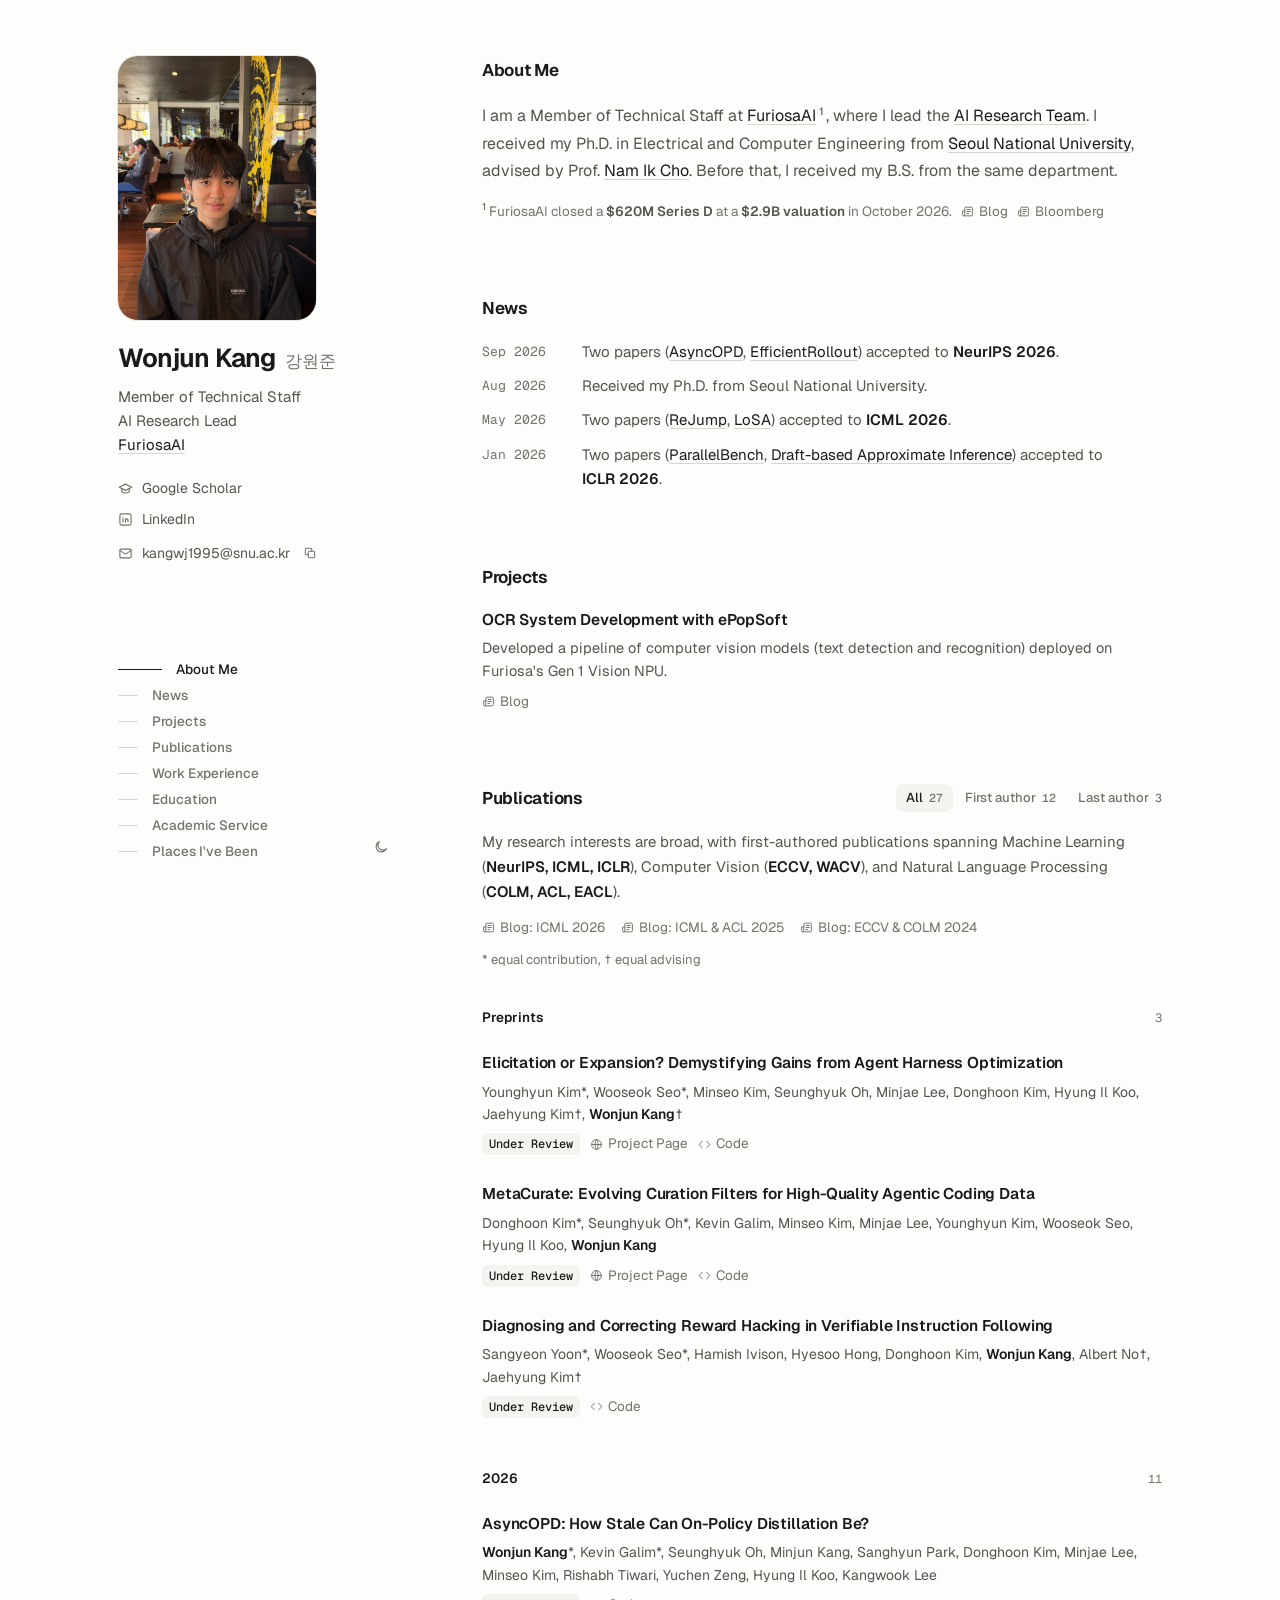
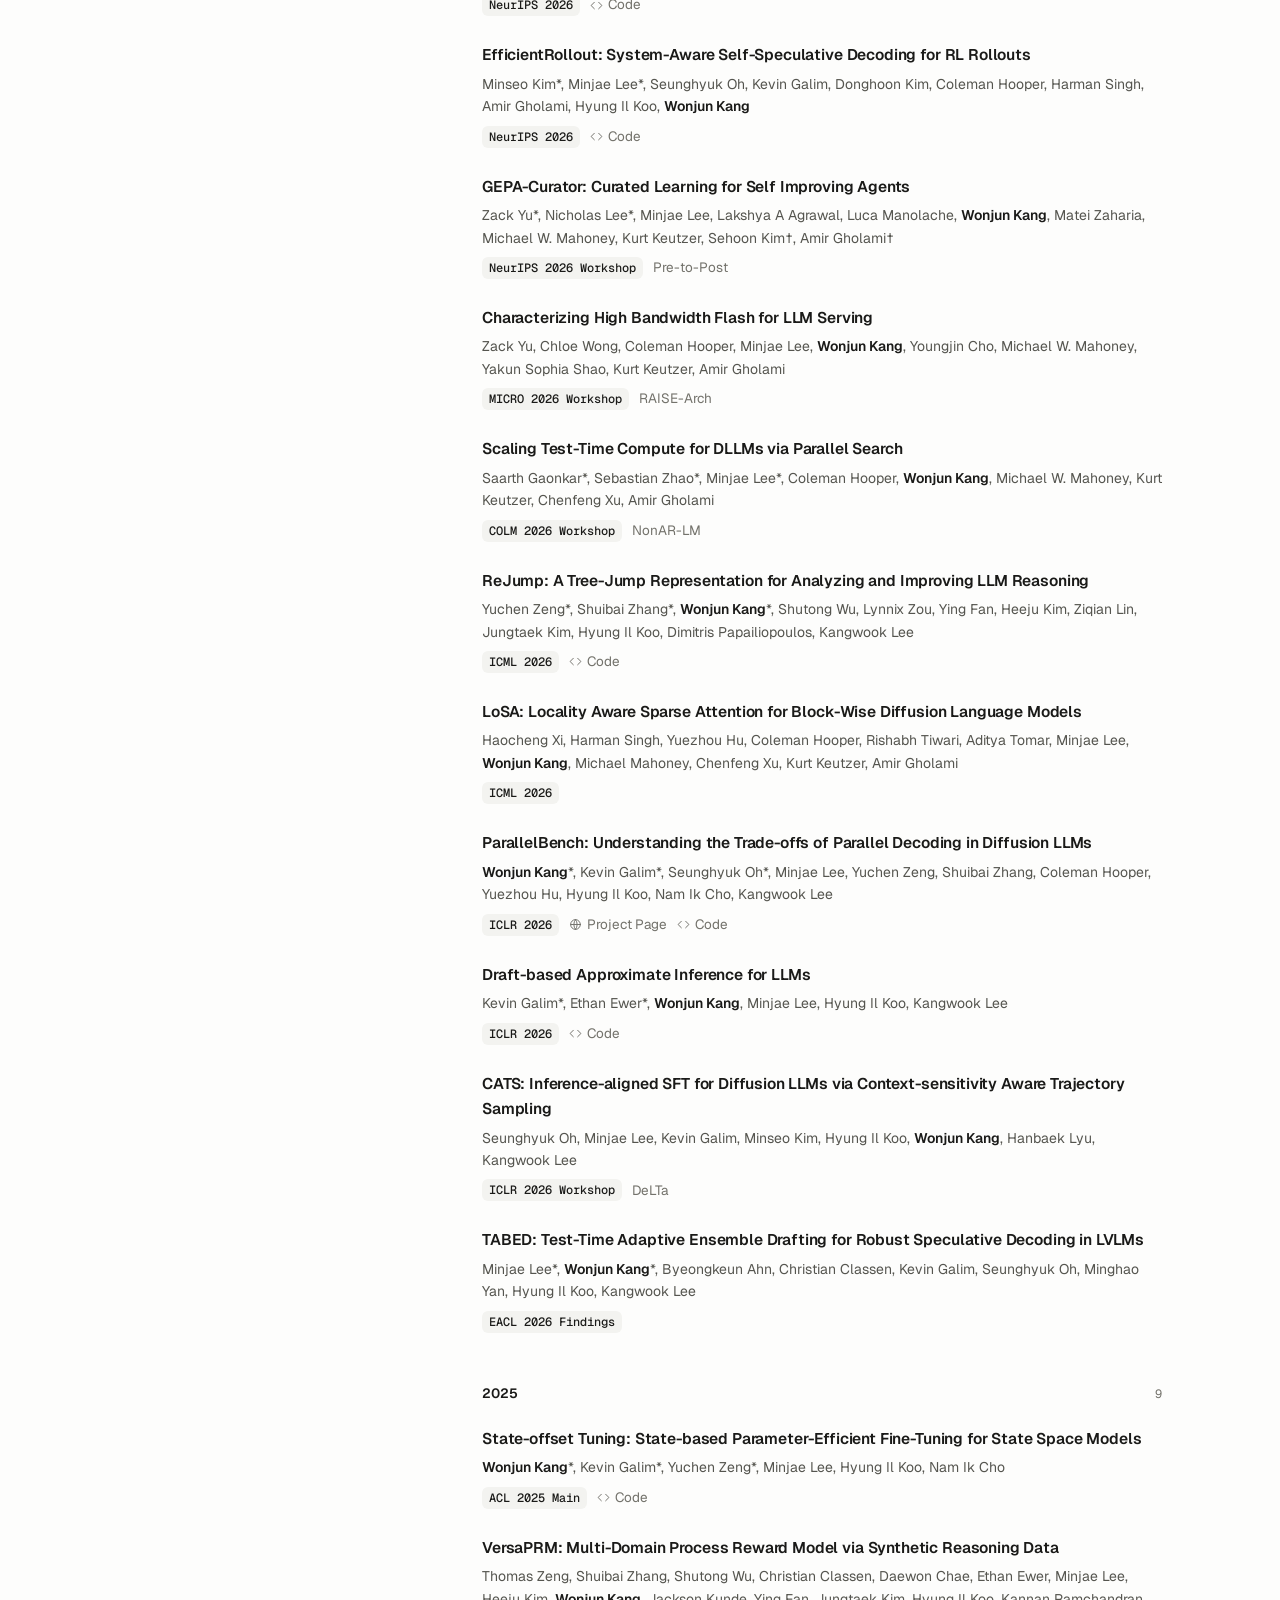
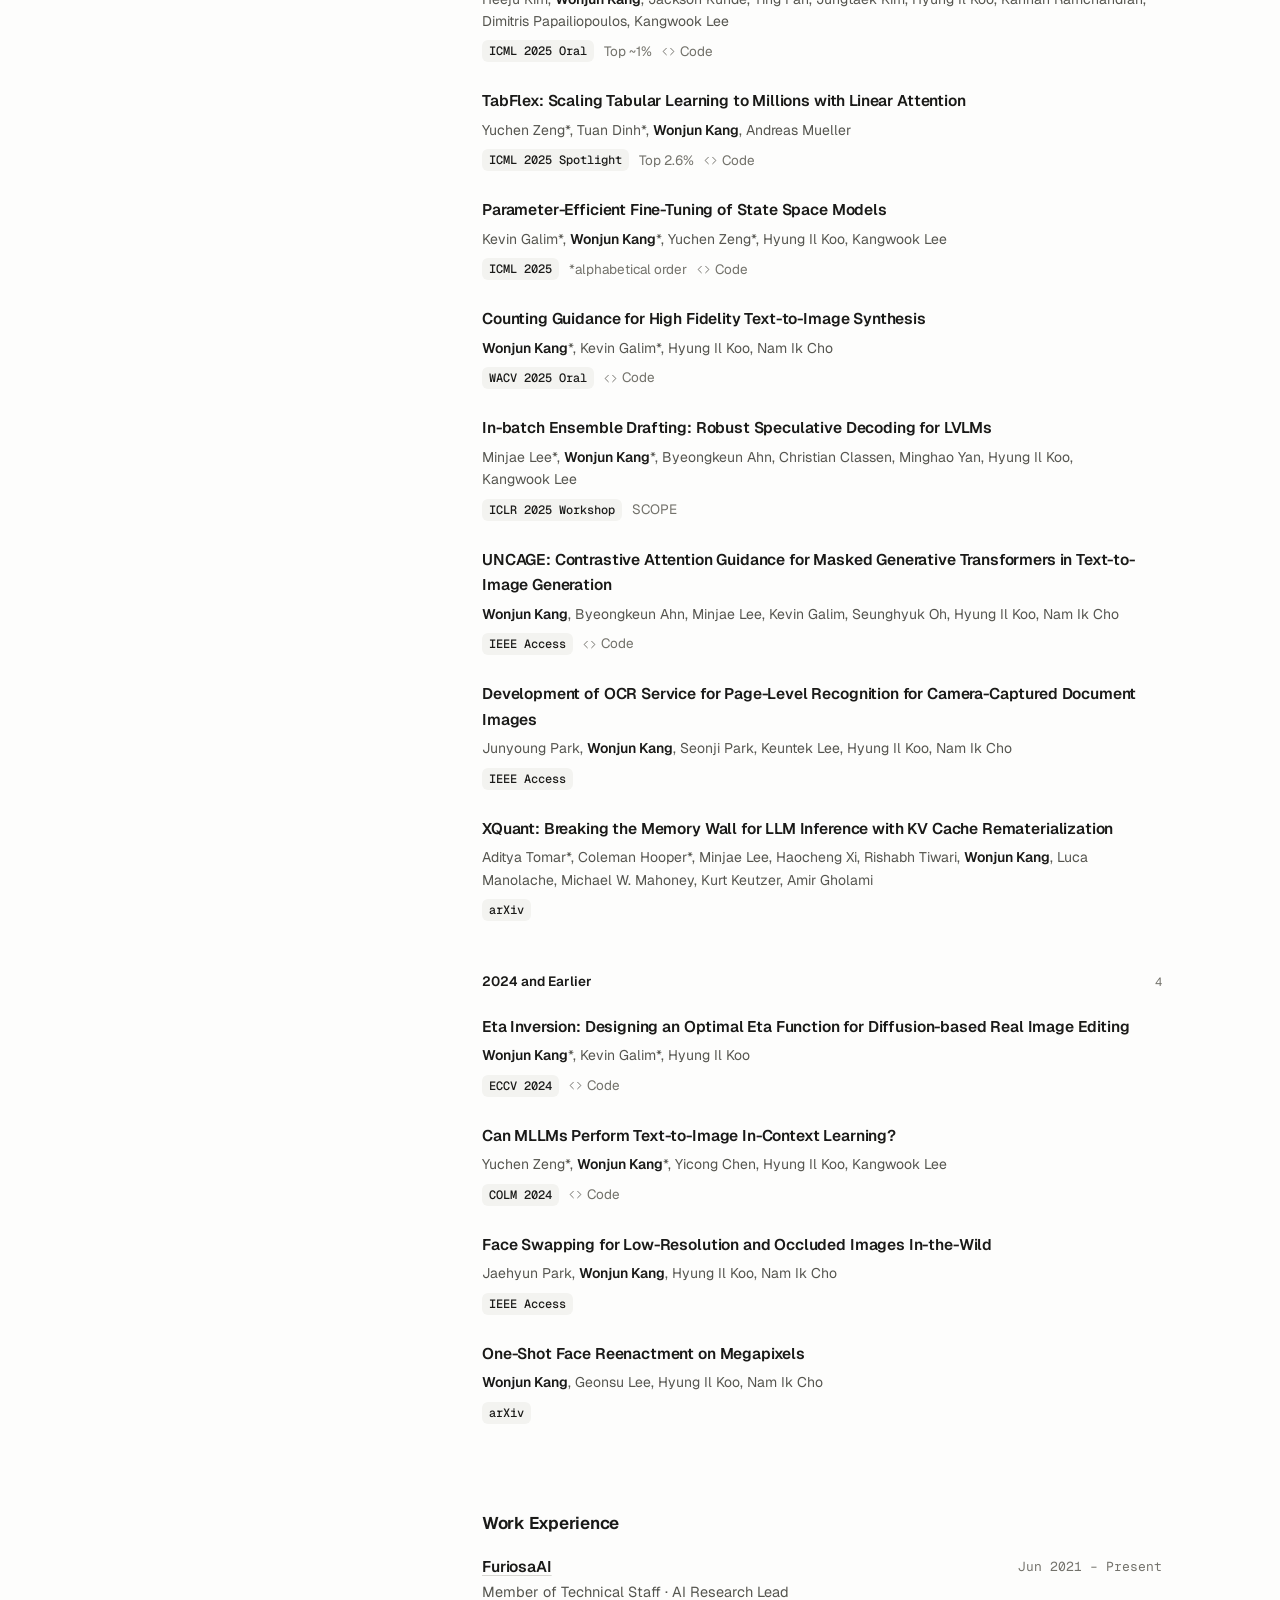
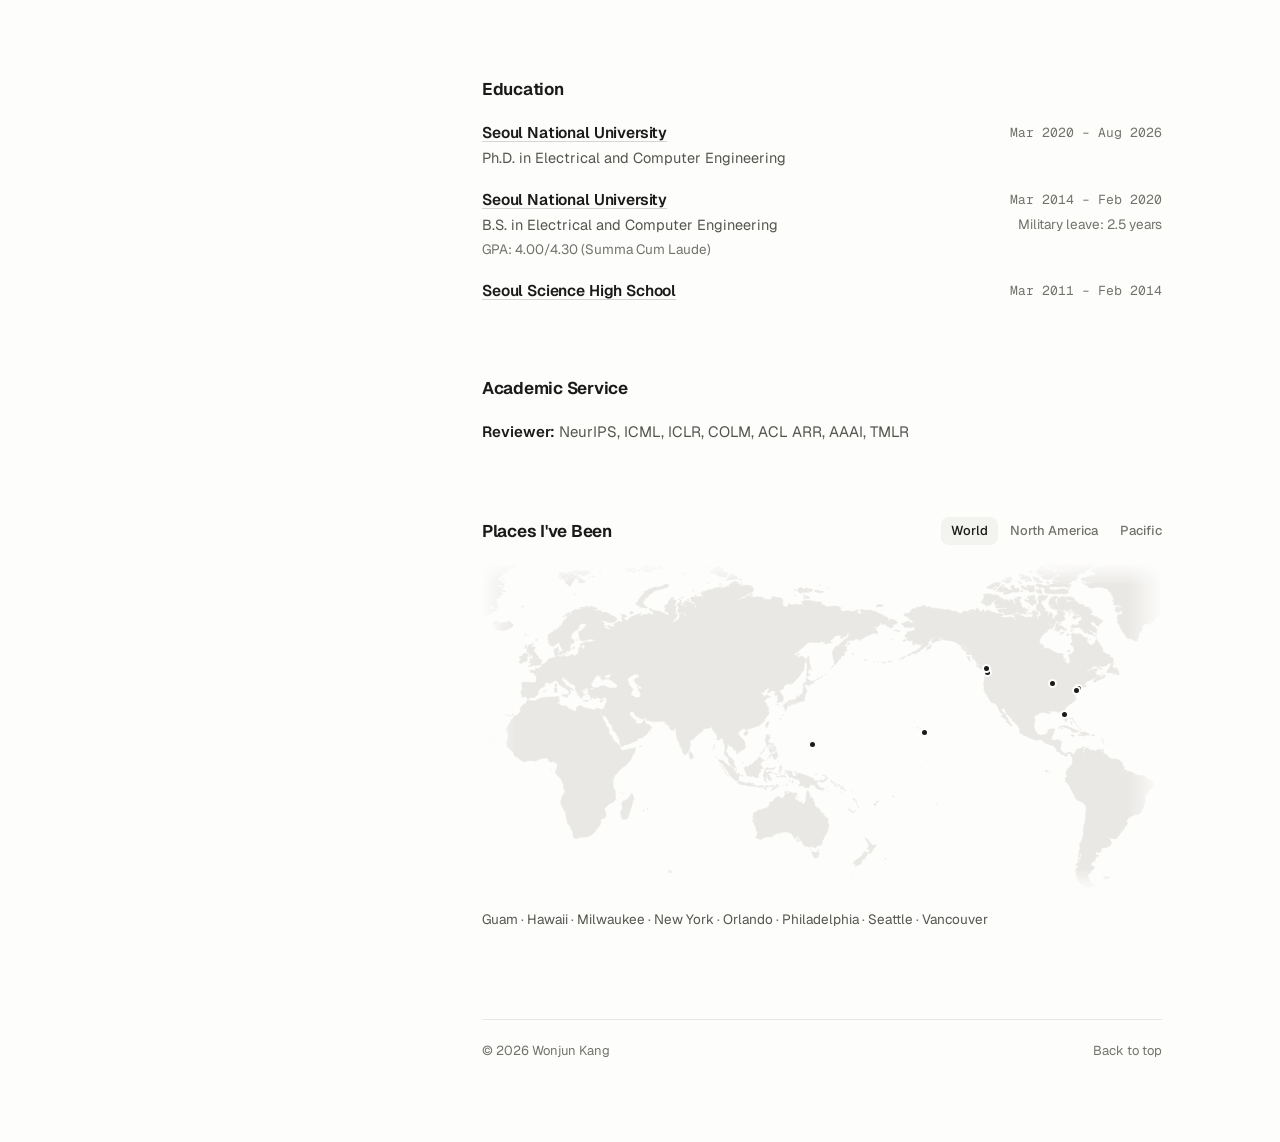
==== commit 19e6690e: "update" ====
--- a/beta-map/index.html
+++ b/beta-map/index.html
@@ -703,20 +703,25 @@
           <h2>Places I've Been</h2>
           <div class="views" role="radiogroup" aria-label="Map view">
             <button type="button" role="radio" aria-checked="true" tabindex="0" data-view="0,0,1000">World</button>
-            <button type="button" role="radio" aria-checked="false" tabindex="-1" data-view="707.9,123.2,200">North America</button>
+            <button type="button" role="radio" aria-checked="false" tabindex="-1" data-view="708.6,140.6,201.9">North America</button>
+            <button type="button" role="radio" aria-checked="false" tabindex="-1" data-view="449,200.6,238.9">Pacific</button>
           </div>
         </div>
         <div class="mapbox" id="map" data-w="1000" data-h="483">
           <div class="mapclip" style="aspect-ratio: 1000 / 483">
             <svg class="map" viewBox="0 0 1000 483" aria-hidden="true" data-fine="land-fine.txt"><path class="land" fill-rule="evenodd" d="M895 471l4 2 4 1-2 2-2 0-2-1-1 1-2 2-8-3-3-2-7-6 10 5 2-5 3-1 2 0zM921 460l2 2-1 1-4 2-1-2-2 2-2-2 4-2 2 1zM279 455l-5 1 1-4 4 1zM487 425l3 1 5-1 0 4-1 1 0 3-1-1-2 2-2 0-4-8 0-2zM564 425l1 1 2-1 0 2 0 1-4 5 1 2-2 0-2 1-3 6-3 3-8-2 0-1 1-3 4-3 4-2 4-4 2-5 2-1zM568 410l2 3 0-2 2 1 0 2 2 1 2 0 2-1 1 1-1 4-2 0-1 1 0 2-3 4-2 2-2-2 2-2-1-2-3-2 0-1 2-1 1-4-1-3-5-6 1-1 1 2 3 1zM548 367l-1 1-4-2-4-5 3 1zM579 353l1 1-1 2-3 0 0-2 1-1zM582 352l-2 0-1-1 2 0 2-1 0 1zM548 346l0 3-1 0-1-3zM222 343l1 6 0 1-1-2-1 1 1 3-1 1 0 2-7 20-5 2-3-1-2-7 0-4 1-1 2-3 0-2-2-5 2-4 5-1 4-3 1-2-1-1 1 0 3-5zM482 343l1 2 2-1 2 3 0 3 2 2 1 6 7 4-1 1 2 2 1 3 1-1 1 1 1 0 0 3 6 5 1 3 0 3 1 3-2 11-1 2-2 2-4 8-1 6-2 1-3 0-5 4-4-2 0-2-4 3-8-2-2-2-1-4-1-2-3 0 1-2-1-2-1 2-3 1 3-5 0-3-4 4-1 3-2-2 0-1-3-4-8-4-5 0-7 3-2-1-6 3-1 3-11 0-5 3-4 0-4-2 0-2 2-1 0-4-3-10-4-8 1 1-1-3 3 2 0-1-3-4 2-4-1-2 1-2 1 2 1-2 6-3 2 0 5-2 4-1 4-4 0-3 2-2 1 2 1 0-1-2 1-1 1 0 1-2 2-2 1-1 0-1 2 1 0-1 2-1 4 3 3 1 0-2 2-3 0-1 1-1 2-1 4-1 0-1-2-1 1 0 3 2 5 1 3-1 2 1-2 3-1 0 0 1-1 3 0 1 8 5 2 1 3 1 2-1 2-6-1-4 2-8 1-1 1 2 0 2 2 3zM534 334l0 1-1 0-2-2zM419 333l-5-2 2 0 3 1zM530 332l-3 0 0-2 2 1zM532 331l0 1-3-4 1 0zM429 333l-3 0 2-2 5-3 4 0-6 3zM411 327l1 1 2 0 0 1-3 0-3 1 1-2 1 0zM425 327l-1 2-4 1-4-1 0-1 3 0 1 0 2 0zM385 324l5 0 1-1 5 1 1 2 4 0 4 2-3 1-3-1-8-1-12-2 0-1-3 0 2-3 3 0 4 2zM458 322l-2 2 0-3 1-1zM516 324l-2-1-1-2 0-2 4 4zM506 320l-5 2-6-1 1-1 4 0 0-1 1 1 1 0 3-2-1-2 2 0 0 2zM437 314l-1 1-2 0-1-1 3-1zM446 313l1 2-3-1-3 0-2 0 0-1zM509 317l-1 1-1-3-5-3 1 0 3 2 2 2zM456 308l1 4 3 2 2-3 3-2 3 0 17 6 3 3 1 2 4 2 1 1-2 0 0 2 3 2 1 3 2 0 0 1 2 1-1 0 3 1 0 1-2 0-1 0-5-1-4-3-1-3-4-1-4 2 1 2-2 1-5-1-2-2-3-1-1 1-3 0 1-2 2-1-3-5-5-3-2 0-4-2-1 1-1 0-1-2-2-1 5-1 0-1-4 0-1-2-3 0-1-2 5-1 5 1zM431 301l-2 2-2 1-3-1-7 1 0 2 2 3 2-2 5-1 0 2-1-1-2 2-2 1 2 4 2 4 0 2-1 0-1-1 1-2-3 1 0-1 0-1-2-1 0-3-1 1 0 7-2 0-1 0 1-3-1-3-1 0-1-2 4-9 2-2 6 1 3 0 3-2zM441 302l0 2-2 0 0 1 1 2-1 0-1-2-1-3 1-2 1-1 0 1 2 0zM377 321l-3 0-6-5-6-10-3-2-2-4-2-2-2-3-5-4 0-2 6 1 9 9 3 0 6 5-1 3 2 1 2 3 2 0 1 2zM411 300l3 2-3 1-1 1 0 3-3 2-1 7 0-1-4 1-1-2-3-1-3 1-1-1-4 0-1-4-1-1-2-2 0-2 0-3 2-2 2 1 2 0 1-3 4-1 5-5 4-3 2-3 1 0 1 2 0 1 4 2 0 1-2 0 1 1-2 1-2 3 2 2zM434 281l1 4-1 2-1-3-1 2 0 2 0 1-4-1 0-2 0-2-1-1-1 1-1 0-3 1 1-3 3-2 1 2 2-1 1-1 2 0 0-3 2 2zM309 287l-2 1-2-2 0-4 1-5 2 2 3 5-1 3zM914 277l-2 0-1 0 1-1 0-1 2-1zM428 276l-3 4-2-2 1-1 1-3 1 0 0 2 2-3zM413 279l-4 2 5-5 1-3 1 2zM422 271l3 1 0 2-1 1-2 1zM432 271l1 3-2-1 0 3-1 0 0-2-1 0 0-1 1 0 0-1-1-2 2 0zM421 268l-1 3-1-2-1-2 2 0zM420 253l2 1 1-1 0 2 1 2-1 2-2 1 0 2 0 3 3 0 4 1 0 4-2-2-1-1-1 1-2-2-2 1-2-1 1-2 0-1-1 1-1-1-1-4 1 1 2-7zM901 253l-1 1-3 0 0-1 2 0zM870 255l-1 0-3-1 1-1 4 1 1 0zM882 249l5 0 2 0 1 1 1 0 0 1 3 1-1 2-4-1-2 1 0-1-2 2-1-1-2 0-4 0-1-1 0-1 4 1 1-1-1-1 0-1-2-1 1 0zM390 252l-3 2-2-1 0-3 1-1 5-1 1 1zM651 251l-1 0 0-3 3 2zM862 240l1 1 3 0 5 4 2 0 0 1 2 0 2 2-2 1-8 0 2-2-3-1-1-2-9-2-1-1 1 0-3 0-3 2-3 0 4-3 4-1 4 0zM868 237l-1 1-1-3 0-2 1 0zM420 240l-1 3-2-3 0-2 2-3 2-2 1 1zM867 229l-3 1 0-2 3 0zM869 229l0 2-1-2-1-1zM457 206l1 1-2 2-1-1-1 1-1 2-2-1 0-2 2-2 1 1 1-2zM179 201l-1 2-3 2-1-1-1-1zM149 201l2 1 5 0 0 1-4 1 0-1-3-1zM126 193l-1 5-3-1-4-2 0-2zM109 183l2 3-1 4-1 0-1 1-1-1-1-6 2 0zM475 197l-1 2 0 2-1 2-4 1-5 1-3 3-2-1 0-2-5 0-4 2-3 0 3 2-2 5-2 2-1-2 1-2-2-1-1-2 2-1 7-6 5-1 3 1 3-6 2 2 6-5 1-4 0-4 1-2 3 0 2 4-1 3-2 3zM110 180l-1 3-1-1-1-2 2-3zM483 173l2 1 2-1 1 3-5 1-2 4-4-3-2 4-3 0 0-3 1-3 3 0 2-7 3 3zM906 165l5 1-2 1-4-1-1-1 2-2zM912 156l-5-1-3-2 5 1zM740 158l-1 1-5-2-4-3-2-1-1-2 0-1 7 2 2 3 3 1zM927 150l-1 4 1-2 2 1-1 1 3 1 1 0 3 1-1 2 2 0 1 4-1 3-3-1 0-3-4 3-1 0 2-2-3-1-8 0-1-1 2-1-1-1 2-2 3-6 2-2 2-1 1 0zM715 138l2 0 0 4 2 3-1 0-4-5-1-3zM482 150l3 7-4-2-2 6 3 3 0 3-2-2-2 2 0-10 0-8-1-3 0-5 2-2-1-2 2 0zM64 145l-4 2-4-1 2-4-2-4 4-2 2-2 3 0 3 2-2 3 1 2zM119 132l-2 3-3-2 0-2 4-1zM658 126l-2 1-2-1 0-1 2-2 4 0 1 1zM75 120l-3 4 6 0-1 3-2 3 3 1 2 5 2 0 3 6 3 1 0 2-2 1 1 2-2 2-9 1-1-1-2 2-2 0-2 1-2-1 4-4 3 0-5-1 0-1 3-2-2-2 1-2 4 0 0-2-2-2-3-1-1-1 1-2-1-1-1 2 0-4-2-2 1-4 2-3zM623 115l-1 0-4-2 3 0 2 0zM863 105l-1 2-1 0-1-1 1-2zM856 103l-3 2-2 0-1-1 2-2 4 0zM606 98l2 1 2-1 5 2 0 1-3 1-3-2-2 0-1 0zM847 90l0 2 2-1 8 4 0 2 2 0 2 1-3 2-4-1-2-2-6 4-1-2-4 0 2-2 2-8zM43 86l-1 3 4 3-4 3-10 4-12-2 3-2-6-2 5-1 0-1-6-1 2-3 4-1 4 3 4-2 4 1 4-2zM873 83l-4 0 0-2 1-3 3-1 2 2 0 2zM597 85l2 1-1-3 8 1 5 4-2 2-5 1 0 4-1 1-3 0-6-3 0-2-3-1-3 1-2-2 1-1-3 1 1 2-2 2 0-19 14 8zM818 73l-2 2-4-1-2 0-4-2 3-2 2-2 4 3zM583 65l-3 0 0-2 3-2zM587 64l-4 1 1-4 2 0 4 2zM832 71l0 5 4-3 3 3-1 3 3 3 3-3 2-4 0-5 8 1 4 2 0 2-2 3 2 3-1 2-5 3-4 1-3-2-4 9-3 3-4 0-3 2 0 3-3 0-3 4-3 4-2 4 0 5 4 0 3 7 4-1 5 2 5 3 6 3 8 1-1 3 1 4 2 4 4 3 2-1 2-4-1-5-2-3 4-1 3-3 2-3-1-2-1-4-4-3 4-4-3-11 2-1 8 2 2-1 6 4 1 1 5 1 1 8 2 1 2 3 4-3 5-6 9 14-1 2 6 4 4 1 2 2 1 3 2 0 1 2 1 4-4 3-5 1-3 3-5 1-6-1-7 0-2 3-4 1-7 8 2 0 5-5 5-3 5 0 2 1-3 3 2 6 4 2 4-1 3-3 0 2 2 1-3 3-9 3-3 3-2-1 0-3 4-2-7 0 0 1-8 4-2 2 0 3 1 1 1 0-1-1 1 1 0 1-10 2 4 0-3 1-2 0-1 1 1 0-1 2-2 3-1-2 1 3-3 4 1-2-1-1-1-3 0 1 0 3-1-1 1 1 1 3 1 5-2 2-3 1-4 3-7 6 0 5 4 9-1 5-2 0-2-2-3-6 1-2-1-1-3-3-3 1-4-2-7 0-2 0 2 3-3 0-2 0-2-1-6 0-3 0-5 4-2 3 1 4-2 5-1 5 2 6 4 5 3 1 1 1 8-2 2-2 2-5 4-1 5 0 0 2-2 3 0 1-1 3-1 0 1 0-1 5-2 2 3 1 8-1 5 2 0 1 0 2-1 2 0 3 0 4 4 6 3 0 4-2 3 0 3 3 2 0 3-3 1-3 1-1 4-1 5-3 2 1-1 1-2 1 1 3-1 1 1 2 1 0 1-2-1-1 0-2 3-1 0-1 1-1 1 2 2 0 2 2 5 0 2 1 2 1 2-2 6 0-2 1 1 1 2 0 2 2 1 2 1 0 3 1 2 2 0 2 1 0 3 2 3 1 2-1 3 1 3 1 4 3 1 0 2 6 2 1 0 2-2 2 0 1 5 0 0 3 2-2 9 3 1 2-1 1 4-1 5 2 4 0 8 5 4 1 1 1 2 5-1 5-10 11-1 2 0 6-1 6-1 1 0 4-3 4 0 3-3 1 0 2-8 1-5 2-3 2-2 3 0 4-1 5-2 1-3 6-5 3-1 3-3 4-3 2-4 0-2-2-2 0-2-1 0 1 3 3 0 2 2 1 0 2-3 4-4 2-9 0 1 6-2 1-3 1-2-1-2 1 1 3 2 1 1-1 1 2-2 1-3 2-1 5-2 0-3 2 0 2 2 3 3 1-1 3-3 2-2 4-3 1-1 2 1 4 2 2-4 0-3 2-1 4-1 0-3-1-7-5-1-3 1-2-1-2-1-6 1-4 3-2-4-1 3-4 1-5 3 1 1-7-2-1 0 4-2 0 2-11 1-2-1-7 1 0 5-15-1-5 1-2 0-4 1-4 3-18-1-5 0-4-3-1 0-2-13-7-1-3 1 0-10-18-4-3 1-1-2-3 1-2 4-4-1-1-1 1-2-1 1-1 0-2 0-1 2-3 0-1 3-2 0-1 1 0 0-3 2 0 2-3-1-1 1-1-1-6-2-2-1-2 1 0-2-2-2 0-2 2 1 2-2 1-1-2-1 0-1-1-3 0-2-1 0-2-4-2 0 1-2-1 0-2 0-1-5-5 1-1-1 0-2 0-8-2-6-5-4-2-5 2-12-4-3-3-4-1-6-4 0-2 1 0 0-3-2-4-7-7-2-1 0-2-3-3-1-2-1 0-3-3-3-7-2-1-2-1-1 2 1 3 8 11 3 7 1 0 2 3-1 1-1-2-5-3-1-4-6-4-1-1 1 0 1-3-4-3-4-11-4-3-6-1-5-11-3-3-1-3-1-2 0-5-1-3 2-9 0-5-2-5 4 1 2 3 0-1-1-5-8-6-5-1-1-3 0-3-3-1-1-3-3-3 0-2-4-3-1-3-4-3-1-4-7 0-3-2-6-4-8-2-4 0-8-3-3 0 0 3-10 4 0-3 1-4 3-1-1-1-4 2-1 3-4 3 2 2-3 3-6 3-1 1-4 3-1 1-3 2-2 0-8 3-4 2-1-1 9-5 3-1 6-4 2-2 1-3 1-2-3 1-1-1-1 2-2-2-1 1-1-2-3 2-2 0 1-4-2-2-4 1-4-3 0-2-2-2 1-3 3-4 2-1 2 1 3-2 2 0 2-1-1-2-1-1 2-1-5 1-1 1-2-1-4 0-4-1-1-2-4-2 10-5 3 0-1 3 6-1-2-2-3-2-5-5-4-1 2-3 5 0 3-2 1-2 3-3 8-3 2 1 4-3 5 1 2 2 1-1 5 1-1 1 5 1 2-1 14 3 3-1 20 6 6-3 4 0 4-2 5-1 2 2 2-1 0-2 2 0 5 4 4-3 0 4 3-1 2-1 3 0 4 2 7 2 3 1 3-1 4 3-4 2 5 1 10-1 3 3 3-3-3-2 2-1 5-1 6 4 3-1 5 2 8 0 0-3 2-1 4 2 0 4 2-4 2 0 2-4-7-6 1-5 3-4 4 1 2 2 4 6-2 2zM766 53l-1 2 6-1 4 2 3-2 3 1 2 6 1-3-2-5 3-1 6 3 2 9 10 5 0 2-5 0 2 2-1 2-10-2-3 0-5 2-12 1-2-2-4-2-2 1-4-4 14-2-5-1-10 0-2-2 7-2-4 0-5-1 4-6 7-3zM793 51l-2 4-5-4 1-1 4 0zM871 53l1 1-10 1-3-3 0-2 1-1 6 1zM843 53l2 3 3-4 7-2 4 5 0 3 6-1 2-2 10 5 1 2 5-1 3 3 6 2 3 2 2 5-5 2 7 3 4 1 4 5 5 0-1 3-5 6-4-2-4-5-4 1 0 2 8 6 2 5-1 3-11-5 7 7 1 1-8-2-6-2-3-2 1-2-9-4 1 1-9 1-2-2 2-3 11 0-1-2 5-7-1-2-1-2-5-2-5-2 2-1-3-3-3 0-2-2-1 2-6 0-10-1-10-2-2-2 3-2-4 0-1-5 2-5 3-2 7-2zM805 49l3 1 5-1 1 2-3 3 4 2 0 5-5 2-3-1-1-2-7-4 0-2 5 1-3-3zM482 52l-10 0 2-3 4 0 4 2zM824 55l-3 4-3-1-1-4 0-3 1-2 3-2 6 1 5 1-4 5zM749 62l-8 2-1-2-6-3 5-9-3-3 10-1 4 1 7 0 5 4-10 5-3 4zM502 42l-3 2-5 0-5-2 1-2zM823 43l-1 2-4 0-4-2 2-2 4-2zM486 40l-2 4-10 0-5 1-5-4 1-4 4-1 7 1zM810 33l2 3 0 3-1 4-5 0-3-1 0-3-4 1-1-5 3 0 5-2 4 1zM783 36l1 2 2-1 3 0 1 3-2 3-9 1-7 2-5 0 0-2 6-2-13 0-4-1 4-5 3-2 8 2 5 4 4 0-4-5 3-3 3 1zM243 65l-11 0 0-2-5-2-1-2 3-1 0-3 6-5-3 0 7-5-1-3 6-3 9-3 9-1 5-3 6 0 2 2-2 2-19 5-8 5-9 11 1 4zM820 31l3 2 6 0 2 1 0 3 5 2 7 1 5-1 10 0 3 2 1 2-2 2-4 1-4-1-14 1-11-2-2-6-2-3-6 0-3-2 1-3zM761 27l-1 5-2 2-12 4-4-2 5-4 5-4zM380 31l1 3 3-1 8 0 6 3 2 2 0 3-13 6 8 2 2-1 2 4 1-2 4 0 9 0 1 3 12 1 0-4 10 1 5 2 1 4-2 2 4 4 4 2 3-5 4 2 5-1 5 1 2-1 5 0-2-4 4-3 25 4 2 3 7 4 11-1 6 1 2 2 0 3 3 2 4-1 5 0 5 1 6-1 4 4 4-1-2-3 1-3 9 2 5 0 8 2 4 2 0 19-3 2-4-1 3 3 3 5 0 1-1 1-5 0-10 3-9 6-1 2-3-3-8 3-1-1-3 1-3 0-1 2-4 4 0 2 4 1-1 6-2 0-1 3 1 2-5 2-1 4-4 1-1 4-4 3-4-16 1-6 3-2 0-2 4-1 10-9 5-4 2-6-3 1-2 3-7 5-2-5-7 1-7 7 2 3-10 1 0-3-5 0-3 2-9-1-9 1-19 17 4 1 1 2 3 1 2-2 3 0 4 4 0 4-2 3-2 10-4 6-1 2-9 10-4 2-1 0-2-2-4 3 0 1-1 0-2 1 0 1 0 2-6 4-1 2 3 2 3 6 0 3-1 2-7 2 0-4-1-3 2-1-2-2-2-1-1 1-1-2 1-1 0-3-2-1-9 3 1-2-1-1 3-2-2-2-5 4-2 2-3 0-1 1 1 3 3 0 0 2 2 1 3-3 4 2 1 1-4 1-4 3-2 3 3 1 1 3 4 6 0 2-2 1 1 1 1 1-1 5-1 0-7 11-8 5-3 1-2 1-1-1-1 1-7 2-1 3-1 1-1-3 1-1-4-1-5 3-3 3 0 2 5 7 4 4 1 5 0 5-12 9-1-2 1-2-2-2-2 0-3-4-2-2-3 0 1-2-3 0 0 3-2 7 0 2 2 0 1 5 7 5 2 2 0 6 1 1 1 3-2 0-6-4-3-7-1-3-4-6-1 2 0-2 2-8-1-2 0-3-1-1-2-7-1-3-5 4-3-1 1-4-1-2-2-4 1-1-2 0-2-3-3-6-2 0 0 1-1 2-3-1-1 1-5 1 0 2-1 2-4 2-8 7 0 1-6 2 0 2 0 6-1 3 0 5-1 0-2 2 1 1-2 1-2 3-3-3-2-7-3-4-1-5-2-4-3-16-4 2-2 0-4-4 2-1-1-1-5-3-1-2-2-2-14 1-11-2-1-4-2-1-5 2-3-1-3-2-3-1-3-7-2 1-2-1-1 1-1 0 2 7 4 3 0 2 1 4 0-3 1-1 1-1 1 1-1 4 1 2 6-1 7-6 0 4 1 2 5 2 3 4-3 5-2 1 0 3-3 2-1 2-3 0 0 1-8 3-1 2-7 3-2 2-9 2-2 1-4 0-2-7 0-2 0-2-4-6-1-2-3-3-2-2 0-4-2-3-3-2-1-4-5-7-1 0 0-5-2 6-3-2-2-5 1 4 4 7 4 7 0 2 4 4 1 9 3 2 2 6 12 10 0 1-2 1 4 4 1 0 18-5 0 4-1 4-6 11-5 7-10 7-4 5-4 3-4 9 0 2 2 1-1 4 4 7 1 11-2 4-2 2-6 2-7 6 0 2 2 5 0 6-8 5 1 1-2 8-11 12-7 3 0 1-9-1-7 3-1 0-4-2-1-4 1-1 0-2-8-14-3-15-1-1-4-8-2-3 0-4 2-8 3-5 0-3-2-5 1-1-4-10-8-11 2-6-1-1 2-5-2-2-1 0-1-3-7 2-5-6-6 1-11 4-8-2-8 3-4-2-6-5-3-2-2-1 0-3-4-4-1-2-3-1-2-2 0-4-3-4 2 0 2-4 0-5 0-6-2-3 0-2 2-2 1-3 2-3 2-5 2-1 3-4 3-1 6-5-1-4 1-4 2-2 5-3 3-5 2 0 2 1 6 1 10-5 10-1 1 1 3-1 6 0 3-1 2 0 0 2 2-1-1 2 0 1 1 1-1 3-1 1 0 2 1 0 2 2 11 3 1 3 9 3 3-2-1-3 1-1 4-2 4 1 1 1 5 1 0 1 4 0 7 2 3-2 2 0 2 0 1 2 1-1 4 1 2-2 4-10 0-2 1-1-1-2 1-1-4 0-2 1-4 1-3-2-3 0 0 1-2 1-3-2-3 0-2-3-2-2 2-2-2-2 3-3 4 0 2-3 5 1 3-2 3-1 5 0 9 3 5 0 4-2 0-1-1-2-13-9 2-1 3-3-2-1 4-2-9 2-3 1 1 2 1 1 3 0-1 1-3 1-4 2-1-1 1-2-4-1 4-1-1-1-4-1-1-1-2 0-3 5-3 1 0 4-3 4 1 3 3 1-1 1-3 0-3 3-1-2-3-1-4 1 2 2-1 0-2 0-1-1-1 0 2 4-1 1 3 2 0 2-2-1 0 2-1 0 1 3-2 0-2-2-2-4-3-5-2-2 1-4-2-2-8-4-3-3 1 0-1-3-2 0-1 1-1-1 1-1-2-1-2 1-1 3 1 2 3 1 1 3 3 3 3 0 0 1-1 0 5 2 3 3-1 1-1-2-3 0-1 2 2 1 0 2-1 0-2 3-1 0 1-3-2-4-5-4-2 0-2-1-4-4-1-4-4-1-7 4-5-1-4 1 0 4-3 2-3 1-3 6 1 1-2 2-1 2-2 1-2 2-6 0-3 2-1 0-2-3-2 0-1 1-3-1 0-4-1 0-1-2 2-6-1-6-1-2 4-2 10 1 7 0 1-2 1-7-5-5-4-2 0-2 3-1 5 1-1-4 3 1 6-3 1-3 6-2 2-6 4-1 3 0 0-1 2 0 1 1 2-2-2-6 0-4 1-2 3 0 3-3-1 4 0 1 2 1-4 3 1 4 3 1 0 1 4-2 5 3 9-4 3 0 0 1 3 0 1-1 3-2 0-6 1-2 3-2 2 3 2 0 1-5-1 0-2-1 0-2 7-2 6 0 3-2-3-2-5 0-9 3-2-2-2-2 0-4-1-4 1-2 3-3 8-6 0-2-4-2-5 1-3 3 1 3-10 8-2 6 5 5-3 5-3 0-1 7-2 4-3 0-1 3-4 0-5-14-2-3-5 5-4 1-4-2-2-14 3-3 7-4 6-4 11-15 13-10 6-2 4 0 5-4 5 0 5-1 8 4-3 1 3 3 3-2 4 3 8 2 10 5 2 2 1 3-4 3-4 1-12-3-2 0 4 3 0 7 6 3 1-2-2-2 2-2 6 3 3-1-2-4 6-4 3 0 2 2 2-3-2-3 1-3-2-3 8 1 1 3-3 1 0 2 2 2 4-1 1-3 16-6 2 0-3 3 3 0 2-1 6-1 4-2 3 3 3-3-3-3 2-1 8 1 14 7 2-2-3-3 0-1-4 0 1-3-1-5 5-5 2-5 2-1 7 2 1 3-3 4 2 1 1 4-1 7 3 3-1 3-6 7 4 0 1-1 3-2 0-2 3-2-2-3 1-3-3-1 0-2 2-5-4-4 5-4 0-4 1 0 2 3-2 5 3 1-1-4 5-2 6 0 5 3-3-4 0-6 5-1 13 0-3-3 3-4 4 0 5-3 7-1 1-1 8-1 2 2 6-3 5 0 1-3 3-2 6-3 5 2-4 2zM220 183l1 2 2 1-2 1-1 3-1 1 1 4 3 1 2 1 4 1 4-1 0-1 0-5-2-1 1-3-2 0 0-3 3 1 2-1-2-4-3 1 0 3-1-3 1-2-1-1-3-1-1-3-2-1 0-1 3 0 0-2 2-1 3 1 0-6-3 0-2-1-6 3-2 2-2 0-3 4 3 3-1 2zM823 28l-7 0-1-2 6 0zM777 27l-5 2-4-2 2-2 4-1 4 1zM152 26l-6 3-5-2 2-1-2-2 6-1 1 2zM779 22l-4 1-4 0 0-1 3-2zM817 25l-4 1-2-1-1-2-1-3 6 1 3 2zM805 23l1 3-4-1-5-2-6 0 3-2-3-1-1-3 6 1 7 3zM375 24l-15 2 5-8 2-1 9 4zM134 15l9 5-7 2-1 4-3 2-1 4-3 1-6-4 2-2-4-2-5-5-3-5 8-2 1 2 4 0 1-2 5 0zM154 10l5 3-4 3-8 1-8-1 0-2-4 0-3-3 8-2 4 2 3-2zM225 10l-6 1 0 1-3 1-3-2 1-2-6 0 10-1 0 2 4-3 4 2zM361 20l-6 1-8-2-4-2-3-5-3-1 7-5 6-1 5 3 7 6zM842 15l3 2-4 2-5 5-5 0-6-1-3-2 0-2 3-2-5 0-4-2-1-3 4-5 2 0-1-2 7 0 3 3 9 3zM893 -8l13 2 6 2-1 2-6 2-7 2-3 1 6 0-11 6-4 5-6 1-2 2-8 0 4 1-2 1 2 3-3 2-4 2-1 2-4 2 0 1 5 0 0 2-7 3-8-2-8 1-9-1-1-2 6-2-2-4 2 0 7 2-4-4-4-1 2-2 5-2 1-2-4-2-1-4 10 1 4-2-6-1-10 1-5-2-2-3-3-2-1-2 13-3 4-2 3 0 3 2 2-4 9-2 9 0 1 1 8-1zM1000 -2l-5 1 1 1 4 0 0 78-5 0-3 2-4 5-6 3-9 3-3 2 0 3-1 3-5 4 2 3-3 8-4 0-4-3-6 0-2-3-2-4-5-5-2-3 0-4-4-4 1-4-2-1 3-6 4-2 2-6-7 3-4-1 0-4 1-2 9 1-5-3-3-2-2 1-3-1 3-5-7-12-3-2 0-2-8-4-20 1-8-6 7-2 6 0-12-1-6-3 0-2 21-6 1-2-8-3 3-2 9-5 4 0-1-3 7-2 17-1 3 2 7-4 17 5-7-3 0-3 10-4 10 0 3-3 10 0 14 0zM8 -10l17 5-5 3-20 0 0 2 6-1 8 2 6-2 2 3-3 4 7-3 14-2 8 1 1 3-11 4-1 2-9 1 6 0-5 9 0 7 3 3-4 1-5 1 5 4 1 4-3 1 4 5-7 0 4 2-1 2-8 1 3 3 0 3-5-2-2 1 4 1 4 4 1 4-5 1-6-5 1 3-3 3 11 0-15 8-6 2 0-89z"/></svg>
+            <i class="pin" aria-hidden="true" style="left:48.55%;top:55.29%" data-x="485.5" data-y="267" data-name="Guam" data-note="" data-photo="photos/guam.jpg" data-ratio="0.75"></i>
+            <i class="pin" aria-hidden="true" style="left:65.14%;top:51.67%" data-x="651.4" data-y="249.5" data-name="Hawaii" data-note="" data-photo="photos/hawaii.jpg" data-ratio="0.75"></i>
+            <i class="pin" aria-hidden="true" style="left:83.91%;top:36.69%" data-x="839.1" data-y="177.2" data-name="Milwaukee" data-note="" data-photo="photos/milwaukee.jpg" data-ratio="1"></i>
+            <i class="pin" aria-hidden="true" style="left:87.78%;top:38.3%" data-x="877.8" data-y="185" data-name="New York" data-note="" data-photo="photos/new-york.jpg" data-ratio="0.75"></i>
+            <i class="pin" aria-hidden="true" style="left:85.73%;top:46.22%" data-x="857.3" data-y="223.2" data-name="Orlando" data-note="" data-photo="photos/orlando.jpg" data-ratio="0.75"></i>
             <i class="pin" aria-hidden="true" style="left:87.45%;top:38.81%" data-x="874.5" data-y="187.5" data-name="Philadelphia" data-note="COLM 2024" data-photo="photos/philadelphia.jpg" data-ratio="0.75"></i>
-            <i class="pin" aria-hidden="true" style="left:83.91%;top:36.69%" data-x="839.1" data-y="177.2" data-name="Milwaukee" data-note="" data-photo="photos/milwaukee.jpg" data-ratio="1"></i>
+            <i class="pin" aria-hidden="true" style="left:74.35%;top:33.43%" data-x="743.5" data-y="161.5" data-name="Seattle" data-note="" data-photo="photos/seattle.jpg" data-ratio="0.75"></i>
             <i class="pin" aria-hidden="true" style="left:74.13%;top:32.2%" data-x="741.3" data-y="155.5" data-name="Vancouver" data-note="ICML 2025" data-photo="photos/vancouver.jpg" data-ratio="1.33"></i>
-            <i class="pin" aria-hidden="true" style="left:48.55%;top:55.29%" data-x="485.5" data-y="267" data-name="Guam" data-note="" data-photo="photos/guam.jpg" data-ratio="0.75"></i>
           </div>
           <figure class="pcard" id="pcard" aria-hidden="true"><img alt=""><figcaption><span class="pc-name"></span><span class="pc-note"></span></figcaption></figure>
         </div>
-        <p class="places"><span class="pi"><button class="pname" type="button">Philadelphia</button>&nbsp;&middot;</span> <span class="pi"><button class="pname" type="button">Milwaukee</button>&nbsp;&middot;</span> <span class="pi"><button class="pname" type="button">Vancouver</button>&nbsp;&middot;</span> <span class="pi"><button class="pname" type="button">Guam</button></span></p>
+        <p class="places"><span class="pi"><button class="pname" type="button">Guam</button>&nbsp;&middot;</span> <span class="pi"><button class="pname" type="button">Hawaii</button>&nbsp;&middot;</span> <span class="pi"><button class="pname" type="button">Milwaukee</button>&nbsp;&middot;</span> <span class="pi"><button class="pname" type="button">New York</button>&nbsp;&middot;</span> <span class="pi"><button class="pname" type="button">Orlando</button>&nbsp;&middot;</span> <span class="pi"><button class="pname" type="button">Philadelphia</button>&nbsp;&middot;</span> <span class="pi"><button class="pname" type="button">Seattle</button>&nbsp;&middot;</span> <span class="pi"><button class="pname" type="button">Vancouver</button></span></p>
       </section>
 
       <footer class="foot">
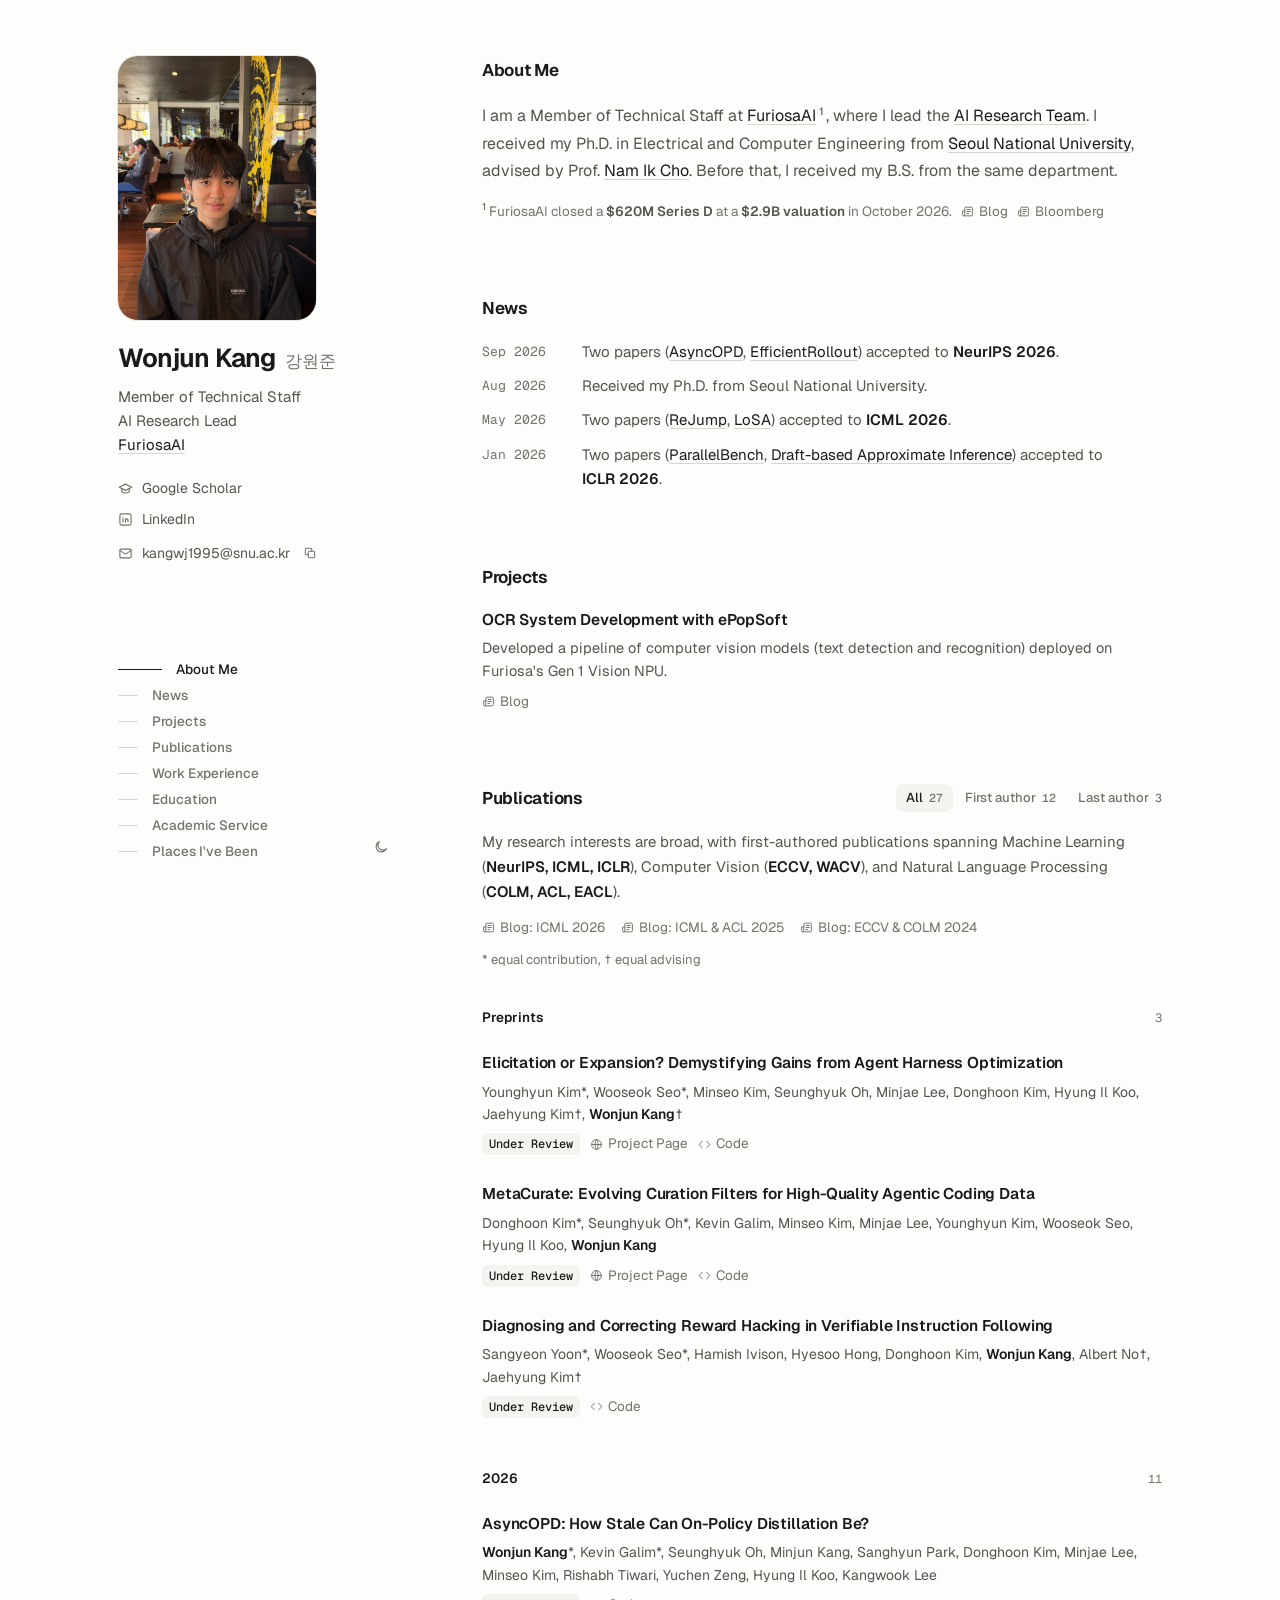
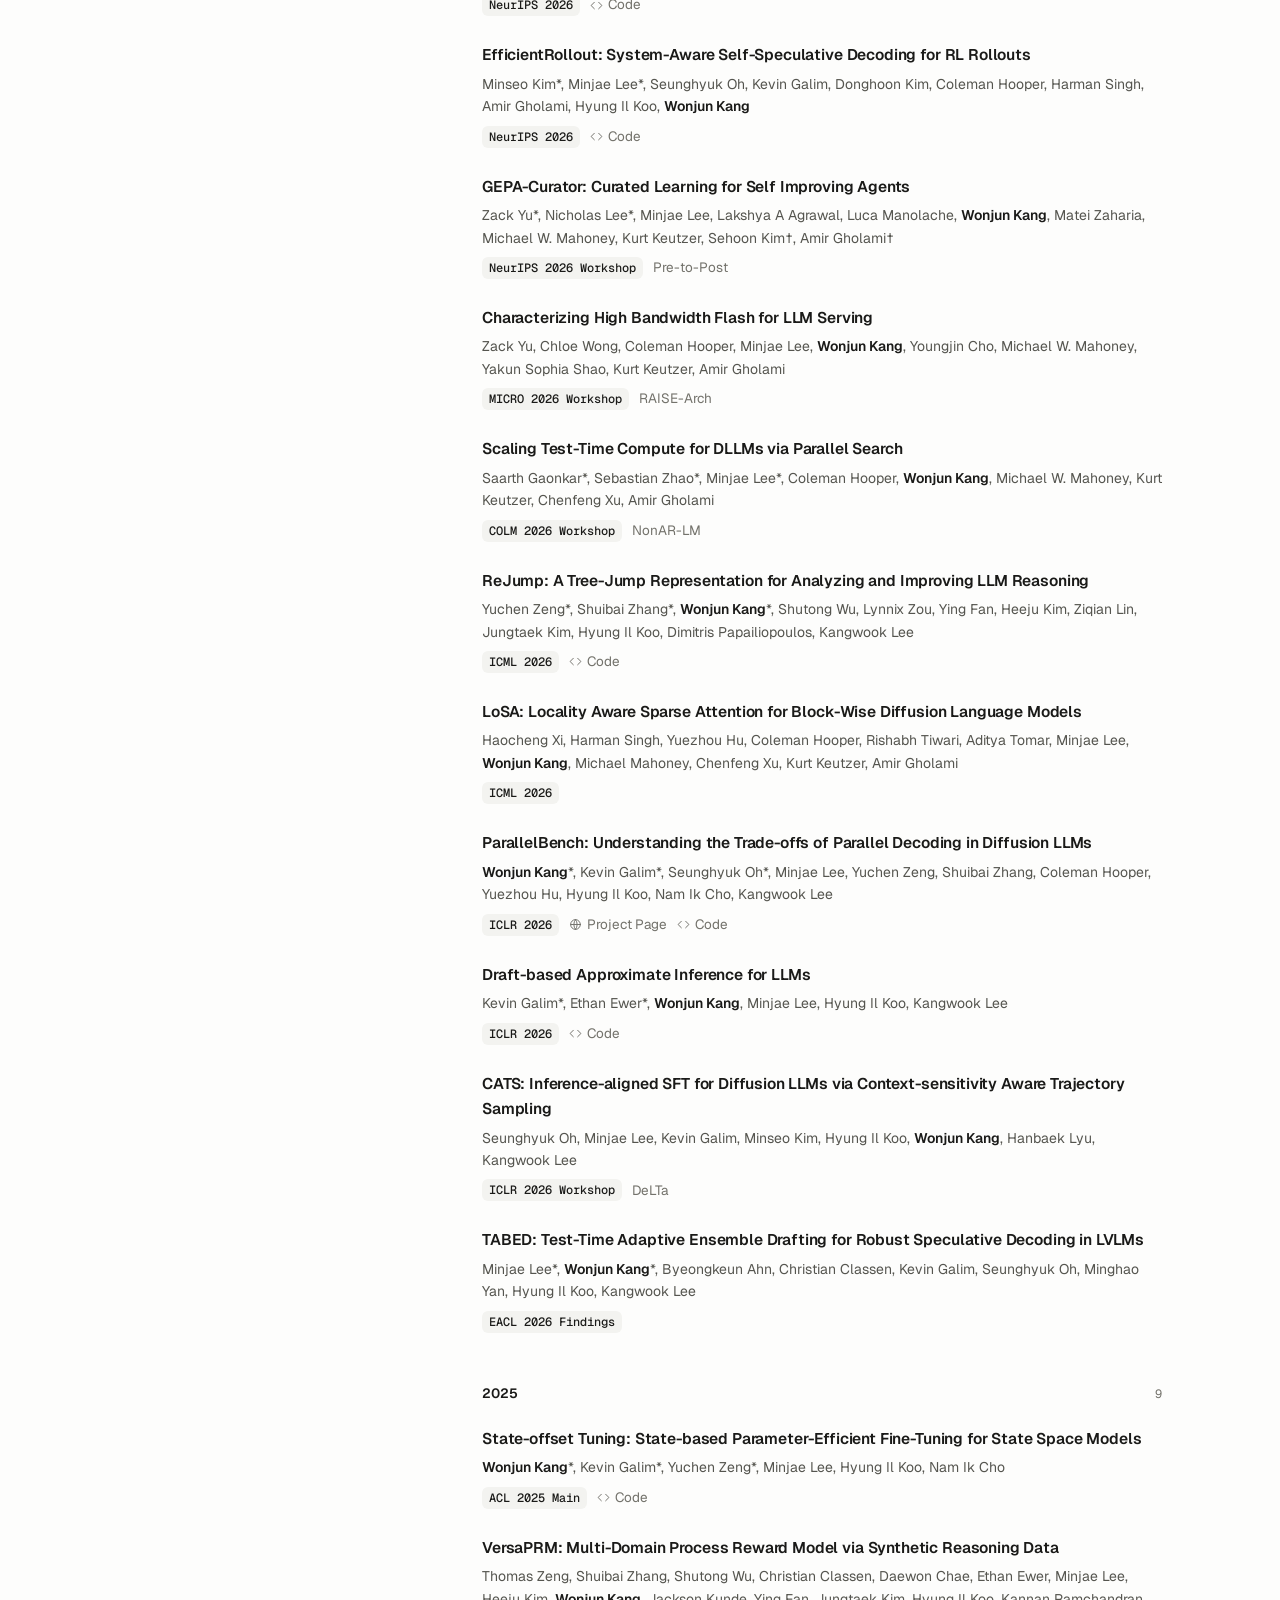
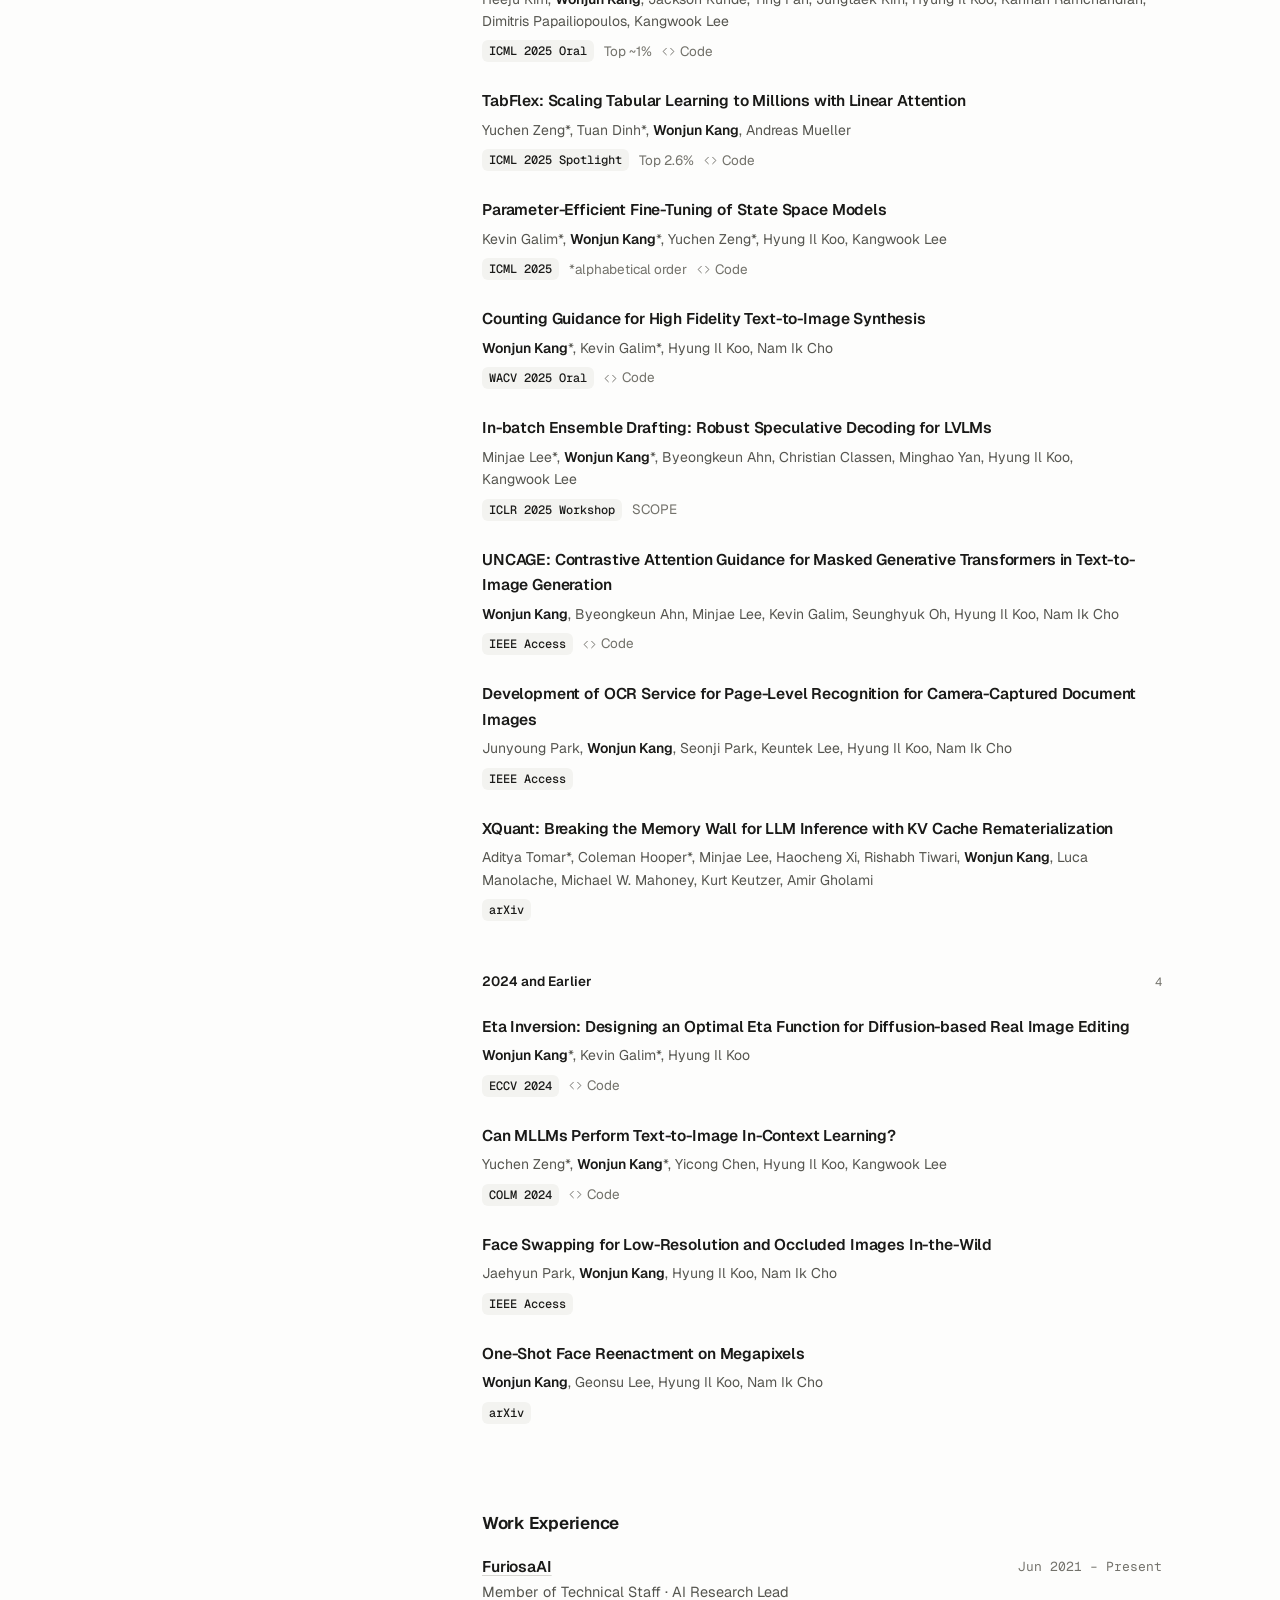
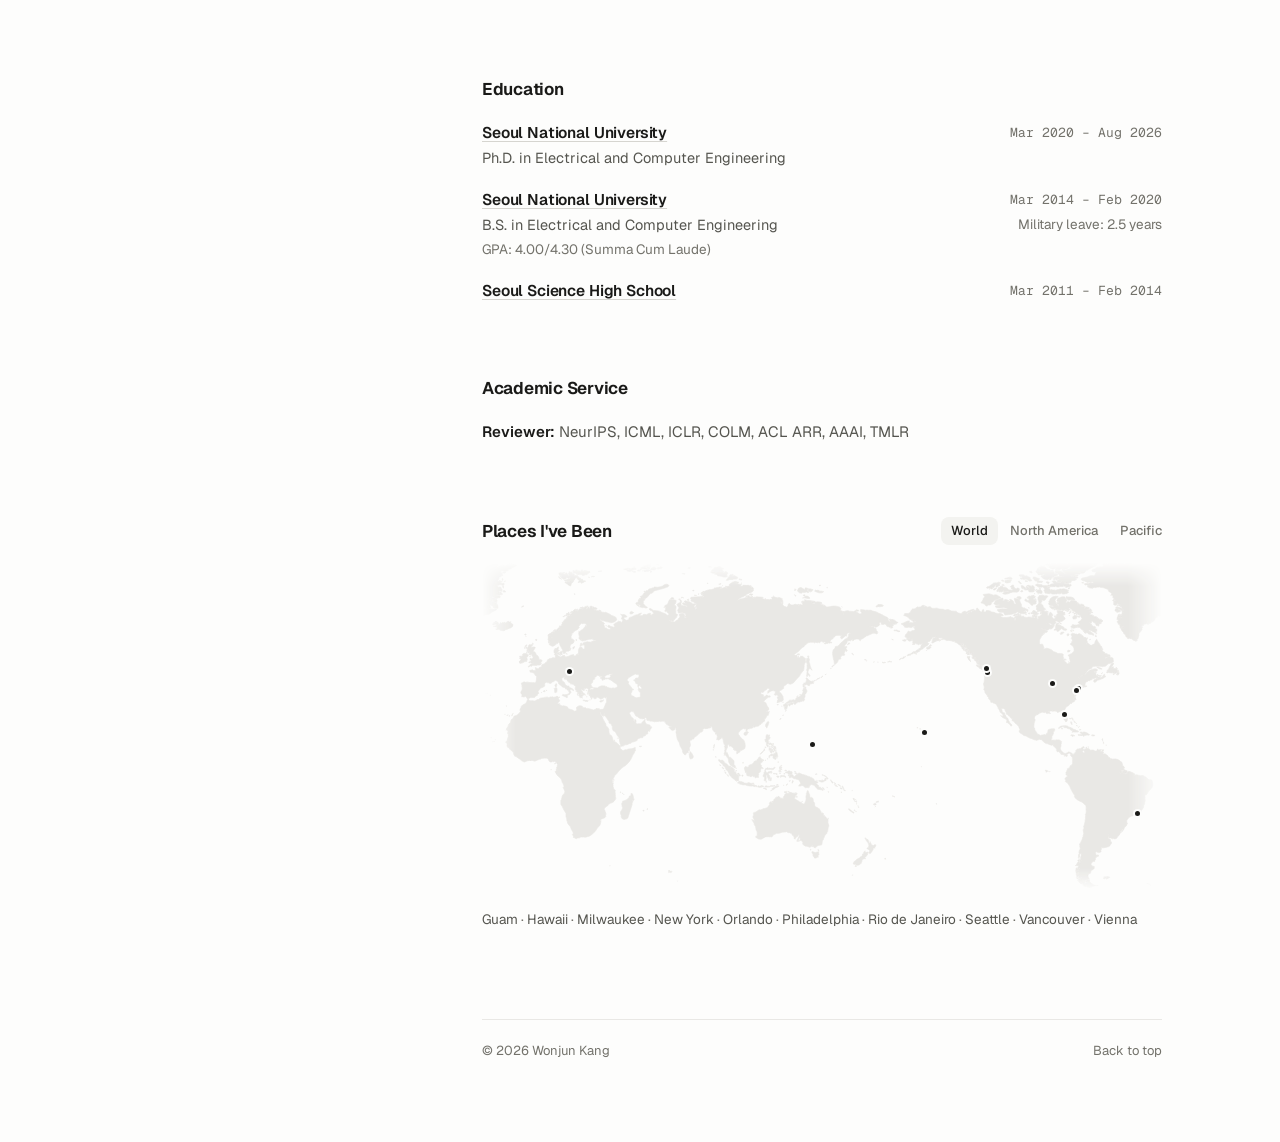
==== commit 154062ff: "update" ====
--- a/beta-map/index.html
+++ b/beta-map/index.html
@@ -378,9 +378,11 @@
     .views button:hover { color: var(--text); }
     .views button[aria-checked="true"] { background: var(--surface); color: var(--text); }
     .mapbox { position: relative; margin: 4px 0 0; -webkit-tap-highlight-color: transparent; }
-    /* the map moves inside this frame; its edges fade out so a closer view does not end in a hard cut */
-    .mapclip {
-      position: relative; overflow: hidden;
+    /* the map moves inside this frame. the land's edges fade out so a closer view does not end in a hard cut;
+       the dots sit outside that fade, so a city near the edge (Rio de Janeiro) keeps a full-strength dot */
+    .mapclip { position: relative; overflow: hidden; }
+    .mapfade {
+      position: absolute; inset: 0; overflow: hidden;
       -webkit-mask-image: linear-gradient(to right, transparent, #000 5%, #000 95%, transparent), linear-gradient(to bottom, transparent, #000 7%, #000 93%, transparent);
       -webkit-mask-composite: source-in;
       mask-image: linear-gradient(to right, transparent, #000 5%, #000 95%, transparent), linear-gradient(to bottom, transparent, #000 7%, #000 93%, transparent);
@@ -399,8 +401,10 @@
     .pcard.tall { width: 168px; }
     .pcard img { display: block; width: 100%; height: auto; aspect-ratio: var(--shape, 1.5); object-fit: cover; border-radius: 9px; background: var(--surface); opacity: 0; transition: opacity .2s; }
     .pcard img.ready { opacity: 1; }
-    .pcard figcaption { margin: 7px 4px 0; font-size: 12.5px; line-height: 1.3; font-weight: 500; color: var(--text); }
-    .pc-note { margin-left: 6px; font-weight: 400; color: var(--text-3); }
+    /* the name and its note each stay in one piece; when both do not fit on a line, the whole note moves to the next */
+    .pcard figcaption { display: flex; flex-wrap: wrap; column-gap: 6px; margin: 7px 4px 0; font-size: 12.5px; line-height: 1.35; font-weight: 500; color: var(--text); }
+    .pc-name, .pc-note { white-space: nowrap; }
+    .pc-note { font-weight: 400; color: var(--text-3); }
     .places { margin: 16px 0 0; font-size: 13.5px; line-height: 1.8; color: var(--text-3); }
     .places .pi { white-space: nowrap; }
     .pname { all: unset; cursor: pointer; color: var(--text-2); border-radius: 4px; text-decoration: underline; text-decoration-color: transparent; text-decoration-thickness: 1px; text-underline-offset: 3px; transition: color .15s, text-decoration-color .15s; -webkit-tap-highlight-color: transparent; }
@@ -709,19 +713,21 @@
         </div>
         <div class="mapbox" id="map" data-w="1000" data-h="483">
           <div class="mapclip" style="aspect-ratio: 1000 / 483">
-            <svg class="map" viewBox="0 0 1000 483" aria-hidden="true" data-fine="land-fine.txt"><path class="land" fill-rule="evenodd" d="M895 471l4 2 4 1-2 2-2 0-2-1-1 1-2 2-8-3-3-2-7-6 10 5 2-5 3-1 2 0zM921 460l2 2-1 1-4 2-1-2-2 2-2-2 4-2 2 1zM279 455l-5 1 1-4 4 1zM487 425l3 1 5-1 0 4-1 1 0 3-1-1-2 2-2 0-4-8 0-2zM564 425l1 1 2-1 0 2 0 1-4 5 1 2-2 0-2 1-3 6-3 3-8-2 0-1 1-3 4-3 4-2 4-4 2-5 2-1zM568 410l2 3 0-2 2 1 0 2 2 1 2 0 2-1 1 1-1 4-2 0-1 1 0 2-3 4-2 2-2-2 2-2-1-2-3-2 0-1 2-1 1-4-1-3-5-6 1-1 1 2 3 1zM548 367l-1 1-4-2-4-5 3 1zM579 353l1 1-1 2-3 0 0-2 1-1zM582 352l-2 0-1-1 2 0 2-1 0 1zM548 346l0 3-1 0-1-3zM222 343l1 6 0 1-1-2-1 1 1 3-1 1 0 2-7 20-5 2-3-1-2-7 0-4 1-1 2-3 0-2-2-5 2-4 5-1 4-3 1-2-1-1 1 0 3-5zM482 343l1 2 2-1 2 3 0 3 2 2 1 6 7 4-1 1 2 2 1 3 1-1 1 1 1 0 0 3 6 5 1 3 0 3 1 3-2 11-1 2-2 2-4 8-1 6-2 1-3 0-5 4-4-2 0-2-4 3-8-2-2-2-1-4-1-2-3 0 1-2-1-2-1 2-3 1 3-5 0-3-4 4-1 3-2-2 0-1-3-4-8-4-5 0-7 3-2-1-6 3-1 3-11 0-5 3-4 0-4-2 0-2 2-1 0-4-3-10-4-8 1 1-1-3 3 2 0-1-3-4 2-4-1-2 1-2 1 2 1-2 6-3 2 0 5-2 4-1 4-4 0-3 2-2 1 2 1 0-1-2 1-1 1 0 1-2 2-2 1-1 0-1 2 1 0-1 2-1 4 3 3 1 0-2 2-3 0-1 1-1 2-1 4-1 0-1-2-1 1 0 3 2 5 1 3-1 2 1-2 3-1 0 0 1-1 3 0 1 8 5 2 1 3 1 2-1 2-6-1-4 2-8 1-1 1 2 0 2 2 3zM534 334l0 1-1 0-2-2zM419 333l-5-2 2 0 3 1zM530 332l-3 0 0-2 2 1zM532 331l0 1-3-4 1 0zM429 333l-3 0 2-2 5-3 4 0-6 3zM411 327l1 1 2 0 0 1-3 0-3 1 1-2 1 0zM425 327l-1 2-4 1-4-1 0-1 3 0 1 0 2 0zM385 324l5 0 1-1 5 1 1 2 4 0 4 2-3 1-3-1-8-1-12-2 0-1-3 0 2-3 3 0 4 2zM458 322l-2 2 0-3 1-1zM516 324l-2-1-1-2 0-2 4 4zM506 320l-5 2-6-1 1-1 4 0 0-1 1 1 1 0 3-2-1-2 2 0 0 2zM437 314l-1 1-2 0-1-1 3-1zM446 313l1 2-3-1-3 0-2 0 0-1zM509 317l-1 1-1-3-5-3 1 0 3 2 2 2zM456 308l1 4 3 2 2-3 3-2 3 0 17 6 3 3 1 2 4 2 1 1-2 0 0 2 3 2 1 3 2 0 0 1 2 1-1 0 3 1 0 1-2 0-1 0-5-1-4-3-1-3-4-1-4 2 1 2-2 1-5-1-2-2-3-1-1 1-3 0 1-2 2-1-3-5-5-3-2 0-4-2-1 1-1 0-1-2-2-1 5-1 0-1-4 0-1-2-3 0-1-2 5-1 5 1zM431 301l-2 2-2 1-3-1-7 1 0 2 2 3 2-2 5-1 0 2-1-1-2 2-2 1 2 4 2 4 0 2-1 0-1-1 1-2-3 1 0-1 0-1-2-1 0-3-1 1 0 7-2 0-1 0 1-3-1-3-1 0-1-2 4-9 2-2 6 1 3 0 3-2zM441 302l0 2-2 0 0 1 1 2-1 0-1-2-1-3 1-2 1-1 0 1 2 0zM377 321l-3 0-6-5-6-10-3-2-2-4-2-2-2-3-5-4 0-2 6 1 9 9 3 0 6 5-1 3 2 1 2 3 2 0 1 2zM411 300l3 2-3 1-1 1 0 3-3 2-1 7 0-1-4 1-1-2-3-1-3 1-1-1-4 0-1-4-1-1-2-2 0-2 0-3 2-2 2 1 2 0 1-3 4-1 5-5 4-3 2-3 1 0 1 2 0 1 4 2 0 1-2 0 1 1-2 1-2 3 2 2zM434 281l1 4-1 2-1-3-1 2 0 2 0 1-4-1 0-2 0-2-1-1-1 1-1 0-3 1 1-3 3-2 1 2 2-1 1-1 2 0 0-3 2 2zM309 287l-2 1-2-2 0-4 1-5 2 2 3 5-1 3zM914 277l-2 0-1 0 1-1 0-1 2-1zM428 276l-3 4-2-2 1-1 1-3 1 0 0 2 2-3zM413 279l-4 2 5-5 1-3 1 2zM422 271l3 1 0 2-1 1-2 1zM432 271l1 3-2-1 0 3-1 0 0-2-1 0 0-1 1 0 0-1-1-2 2 0zM421 268l-1 3-1-2-1-2 2 0zM420 253l2 1 1-1 0 2 1 2-1 2-2 1 0 2 0 3 3 0 4 1 0 4-2-2-1-1-1 1-2-2-2 1-2-1 1-2 0-1-1 1-1-1-1-4 1 1 2-7zM901 253l-1 1-3 0 0-1 2 0zM870 255l-1 0-3-1 1-1 4 1 1 0zM882 249l5 0 2 0 1 1 1 0 0 1 3 1-1 2-4-1-2 1 0-1-2 2-1-1-2 0-4 0-1-1 0-1 4 1 1-1-1-1 0-1-2-1 1 0zM390 252l-3 2-2-1 0-3 1-1 5-1 1 1zM651 251l-1 0 0-3 3 2zM862 240l1 1 3 0 5 4 2 0 0 1 2 0 2 2-2 1-8 0 2-2-3-1-1-2-9-2-1-1 1 0-3 0-3 2-3 0 4-3 4-1 4 0zM868 237l-1 1-1-3 0-2 1 0zM420 240l-1 3-2-3 0-2 2-3 2-2 1 1zM867 229l-3 1 0-2 3 0zM869 229l0 2-1-2-1-1zM457 206l1 1-2 2-1-1-1 1-1 2-2-1 0-2 2-2 1 1 1-2zM179 201l-1 2-3 2-1-1-1-1zM149 201l2 1 5 0 0 1-4 1 0-1-3-1zM126 193l-1 5-3-1-4-2 0-2zM109 183l2 3-1 4-1 0-1 1-1-1-1-6 2 0zM475 197l-1 2 0 2-1 2-4 1-5 1-3 3-2-1 0-2-5 0-4 2-3 0 3 2-2 5-2 2-1-2 1-2-2-1-1-2 2-1 7-6 5-1 3 1 3-6 2 2 6-5 1-4 0-4 1-2 3 0 2 4-1 3-2 3zM110 180l-1 3-1-1-1-2 2-3zM483 173l2 1 2-1 1 3-5 1-2 4-4-3-2 4-3 0 0-3 1-3 3 0 2-7 3 3zM906 165l5 1-2 1-4-1-1-1 2-2zM912 156l-5-1-3-2 5 1zM740 158l-1 1-5-2-4-3-2-1-1-2 0-1 7 2 2 3 3 1zM927 150l-1 4 1-2 2 1-1 1 3 1 1 0 3 1-1 2 2 0 1 4-1 3-3-1 0-3-4 3-1 0 2-2-3-1-8 0-1-1 2-1-1-1 2-2 3-6 2-2 2-1 1 0zM715 138l2 0 0 4 2 3-1 0-4-5-1-3zM482 150l3 7-4-2-2 6 3 3 0 3-2-2-2 2 0-10 0-8-1-3 0-5 2-2-1-2 2 0zM64 145l-4 2-4-1 2-4-2-4 4-2 2-2 3 0 3 2-2 3 1 2zM119 132l-2 3-3-2 0-2 4-1zM658 126l-2 1-2-1 0-1 2-2 4 0 1 1zM75 120l-3 4 6 0-1 3-2 3 3 1 2 5 2 0 3 6 3 1 0 2-2 1 1 2-2 2-9 1-1-1-2 2-2 0-2 1-2-1 4-4 3 0-5-1 0-1 3-2-2-2 1-2 4 0 0-2-2-2-3-1-1-1 1-2-1-1-1 2 0-4-2-2 1-4 2-3zM623 115l-1 0-4-2 3 0 2 0zM863 105l-1 2-1 0-1-1 1-2zM856 103l-3 2-2 0-1-1 2-2 4 0zM606 98l2 1 2-1 5 2 0 1-3 1-3-2-2 0-1 0zM847 90l0 2 2-1 8 4 0 2 2 0 2 1-3 2-4-1-2-2-6 4-1-2-4 0 2-2 2-8zM43 86l-1 3 4 3-4 3-10 4-12-2 3-2-6-2 5-1 0-1-6-1 2-3 4-1 4 3 4-2 4 1 4-2zM873 83l-4 0 0-2 1-3 3-1 2 2 0 2zM597 85l2 1-1-3 8 1 5 4-2 2-5 1 0 4-1 1-3 0-6-3 0-2-3-1-3 1-2-2 1-1-3 1 1 2-2 2 0-19 14 8zM818 73l-2 2-4-1-2 0-4-2 3-2 2-2 4 3zM583 65l-3 0 0-2 3-2zM587 64l-4 1 1-4 2 0 4 2zM832 71l0 5 4-3 3 3-1 3 3 3 3-3 2-4 0-5 8 1 4 2 0 2-2 3 2 3-1 2-5 3-4 1-3-2-4 9-3 3-4 0-3 2 0 3-3 0-3 4-3 4-2 4 0 5 4 0 3 7 4-1 5 2 5 3 6 3 8 1-1 3 1 4 2 4 4 3 2-1 2-4-1-5-2-3 4-1 3-3 2-3-1-2-1-4-4-3 4-4-3-11 2-1 8 2 2-1 6 4 1 1 5 1 1 8 2 1 2 3 4-3 5-6 9 14-1 2 6 4 4 1 2 2 1 3 2 0 1 2 1 4-4 3-5 1-3 3-5 1-6-1-7 0-2 3-4 1-7 8 2 0 5-5 5-3 5 0 2 1-3 3 2 6 4 2 4-1 3-3 0 2 2 1-3 3-9 3-3 3-2-1 0-3 4-2-7 0 0 1-8 4-2 2 0 3 1 1 1 0-1-1 1 1 0 1-10 2 4 0-3 1-2 0-1 1 1 0-1 2-2 3-1-2 1 3-3 4 1-2-1-1-1-3 0 1 0 3-1-1 1 1 1 3 1 5-2 2-3 1-4 3-7 6 0 5 4 9-1 5-2 0-2-2-3-6 1-2-1-1-3-3-3 1-4-2-7 0-2 0 2 3-3 0-2 0-2-1-6 0-3 0-5 4-2 3 1 4-2 5-1 5 2 6 4 5 3 1 1 1 8-2 2-2 2-5 4-1 5 0 0 2-2 3 0 1-1 3-1 0 1 0-1 5-2 2 3 1 8-1 5 2 0 1 0 2-1 2 0 3 0 4 4 6 3 0 4-2 3 0 3 3 2 0 3-3 1-3 1-1 4-1 5-3 2 1-1 1-2 1 1 3-1 1 1 2 1 0 1-2-1-1 0-2 3-1 0-1 1-1 1 2 2 0 2 2 5 0 2 1 2 1 2-2 6 0-2 1 1 1 2 0 2 2 1 2 1 0 3 1 2 2 0 2 1 0 3 2 3 1 2-1 3 1 3 1 4 3 1 0 2 6 2 1 0 2-2 2 0 1 5 0 0 3 2-2 9 3 1 2-1 1 4-1 5 2 4 0 8 5 4 1 1 1 2 5-1 5-10 11-1 2 0 6-1 6-1 1 0 4-3 4 0 3-3 1 0 2-8 1-5 2-3 2-2 3 0 4-1 5-2 1-3 6-5 3-1 3-3 4-3 2-4 0-2-2-2 0-2-1 0 1 3 3 0 2 2 1 0 2-3 4-4 2-9 0 1 6-2 1-3 1-2-1-2 1 1 3 2 1 1-1 1 2-2 1-3 2-1 5-2 0-3 2 0 2 2 3 3 1-1 3-3 2-2 4-3 1-1 2 1 4 2 2-4 0-3 2-1 4-1 0-3-1-7-5-1-3 1-2-1-2-1-6 1-4 3-2-4-1 3-4 1-5 3 1 1-7-2-1 0 4-2 0 2-11 1-2-1-7 1 0 5-15-1-5 1-2 0-4 1-4 3-18-1-5 0-4-3-1 0-2-13-7-1-3 1 0-10-18-4-3 1-1-2-3 1-2 4-4-1-1-1 1-2-1 1-1 0-2 0-1 2-3 0-1 3-2 0-1 1 0 0-3 2 0 2-3-1-1 1-1-1-6-2-2-1-2 1 0-2-2-2 0-2 2 1 2-2 1-1-2-1 0-1-1-3 0-2-1 0-2-4-2 0 1-2-1 0-2 0-1-5-5 1-1-1 0-2 0-8-2-6-5-4-2-5 2-12-4-3-3-4-1-6-4 0-2 1 0 0-3-2-4-7-7-2-1 0-2-3-3-1-2-1 0-3-3-3-7-2-1-2-1-1 2 1 3 8 11 3 7 1 0 2 3-1 1-1-2-5-3-1-4-6-4-1-1 1 0 1-3-4-3-4-11-4-3-6-1-5-11-3-3-1-3-1-2 0-5-1-3 2-9 0-5-2-5 4 1 2 3 0-1-1-5-8-6-5-1-1-3 0-3-3-1-1-3-3-3 0-2-4-3-1-3-4-3-1-4-7 0-3-2-6-4-8-2-4 0-8-3-3 0 0 3-10 4 0-3 1-4 3-1-1-1-4 2-1 3-4 3 2 2-3 3-6 3-1 1-4 3-1 1-3 2-2 0-8 3-4 2-1-1 9-5 3-1 6-4 2-2 1-3 1-2-3 1-1-1-1 2-2-2-1 1-1-2-3 2-2 0 1-4-2-2-4 1-4-3 0-2-2-2 1-3 3-4 2-1 2 1 3-2 2 0 2-1-1-2-1-1 2-1-5 1-1 1-2-1-4 0-4-1-1-2-4-2 10-5 3 0-1 3 6-1-2-2-3-2-5-5-4-1 2-3 5 0 3-2 1-2 3-3 8-3 2 1 4-3 5 1 2 2 1-1 5 1-1 1 5 1 2-1 14 3 3-1 20 6 6-3 4 0 4-2 5-1 2 2 2-1 0-2 2 0 5 4 4-3 0 4 3-1 2-1 3 0 4 2 7 2 3 1 3-1 4 3-4 2 5 1 10-1 3 3 3-3-3-2 2-1 5-1 6 4 3-1 5 2 8 0 0-3 2-1 4 2 0 4 2-4 2 0 2-4-7-6 1-5 3-4 4 1 2 2 4 6-2 2zM766 53l-1 2 6-1 4 2 3-2 3 1 2 6 1-3-2-5 3-1 6 3 2 9 10 5 0 2-5 0 2 2-1 2-10-2-3 0-5 2-12 1-2-2-4-2-2 1-4-4 14-2-5-1-10 0-2-2 7-2-4 0-5-1 4-6 7-3zM793 51l-2 4-5-4 1-1 4 0zM871 53l1 1-10 1-3-3 0-2 1-1 6 1zM843 53l2 3 3-4 7-2 4 5 0 3 6-1 2-2 10 5 1 2 5-1 3 3 6 2 3 2 2 5-5 2 7 3 4 1 4 5 5 0-1 3-5 6-4-2-4-5-4 1 0 2 8 6 2 5-1 3-11-5 7 7 1 1-8-2-6-2-3-2 1-2-9-4 1 1-9 1-2-2 2-3 11 0-1-2 5-7-1-2-1-2-5-2-5-2 2-1-3-3-3 0-2-2-1 2-6 0-10-1-10-2-2-2 3-2-4 0-1-5 2-5 3-2 7-2zM805 49l3 1 5-1 1 2-3 3 4 2 0 5-5 2-3-1-1-2-7-4 0-2 5 1-3-3zM482 52l-10 0 2-3 4 0 4 2zM824 55l-3 4-3-1-1-4 0-3 1-2 3-2 6 1 5 1-4 5zM749 62l-8 2-1-2-6-3 5-9-3-3 10-1 4 1 7 0 5 4-10 5-3 4zM502 42l-3 2-5 0-5-2 1-2zM823 43l-1 2-4 0-4-2 2-2 4-2zM486 40l-2 4-10 0-5 1-5-4 1-4 4-1 7 1zM810 33l2 3 0 3-1 4-5 0-3-1 0-3-4 1-1-5 3 0 5-2 4 1zM783 36l1 2 2-1 3 0 1 3-2 3-9 1-7 2-5 0 0-2 6-2-13 0-4-1 4-5 3-2 8 2 5 4 4 0-4-5 3-3 3 1zM243 65l-11 0 0-2-5-2-1-2 3-1 0-3 6-5-3 0 7-5-1-3 6-3 9-3 9-1 5-3 6 0 2 2-2 2-19 5-8 5-9 11 1 4zM820 31l3 2 6 0 2 1 0 3 5 2 7 1 5-1 10 0 3 2 1 2-2 2-4 1-4-1-14 1-11-2-2-6-2-3-6 0-3-2 1-3zM761 27l-1 5-2 2-12 4-4-2 5-4 5-4zM380 31l1 3 3-1 8 0 6 3 2 2 0 3-13 6 8 2 2-1 2 4 1-2 4 0 9 0 1 3 12 1 0-4 10 1 5 2 1 4-2 2 4 4 4 2 3-5 4 2 5-1 5 1 2-1 5 0-2-4 4-3 25 4 2 3 7 4 11-1 6 1 2 2 0 3 3 2 4-1 5 0 5 1 6-1 4 4 4-1-2-3 1-3 9 2 5 0 8 2 4 2 0 19-3 2-4-1 3 3 3 5 0 1-1 1-5 0-10 3-9 6-1 2-3-3-8 3-1-1-3 1-3 0-1 2-4 4 0 2 4 1-1 6-2 0-1 3 1 2-5 2-1 4-4 1-1 4-4 3-4-16 1-6 3-2 0-2 4-1 10-9 5-4 2-6-3 1-2 3-7 5-2-5-7 1-7 7 2 3-10 1 0-3-5 0-3 2-9-1-9 1-19 17 4 1 1 2 3 1 2-2 3 0 4 4 0 4-2 3-2 10-4 6-1 2-9 10-4 2-1 0-2-2-4 3 0 1-1 0-2 1 0 1 0 2-6 4-1 2 3 2 3 6 0 3-1 2-7 2 0-4-1-3 2-1-2-2-2-1-1 1-1-2 1-1 0-3-2-1-9 3 1-2-1-1 3-2-2-2-5 4-2 2-3 0-1 1 1 3 3 0 0 2 2 1 3-3 4 2 1 1-4 1-4 3-2 3 3 1 1 3 4 6 0 2-2 1 1 1 1 1-1 5-1 0-7 11-8 5-3 1-2 1-1-1-1 1-7 2-1 3-1 1-1-3 1-1-4-1-5 3-3 3 0 2 5 7 4 4 1 5 0 5-12 9-1-2 1-2-2-2-2 0-3-4-2-2-3 0 1-2-3 0 0 3-2 7 0 2 2 0 1 5 7 5 2 2 0 6 1 1 1 3-2 0-6-4-3-7-1-3-4-6-1 2 0-2 2-8-1-2 0-3-1-1-2-7-1-3-5 4-3-1 1-4-1-2-2-4 1-1-2 0-2-3-3-6-2 0 0 1-1 2-3-1-1 1-5 1 0 2-1 2-4 2-8 7 0 1-6 2 0 2 0 6-1 3 0 5-1 0-2 2 1 1-2 1-2 3-3-3-2-7-3-4-1-5-2-4-3-16-4 2-2 0-4-4 2-1-1-1-5-3-1-2-2-2-14 1-11-2-1-4-2-1-5 2-3-1-3-2-3-1-3-7-2 1-2-1-1 1-1 0 2 7 4 3 0 2 1 4 0-3 1-1 1-1 1 1-1 4 1 2 6-1 7-6 0 4 1 2 5 2 3 4-3 5-2 1 0 3-3 2-1 2-3 0 0 1-8 3-1 2-7 3-2 2-9 2-2 1-4 0-2-7 0-2 0-2-4-6-1-2-3-3-2-2 0-4-2-3-3-2-1-4-5-7-1 0 0-5-2 6-3-2-2-5 1 4 4 7 4 7 0 2 4 4 1 9 3 2 2 6 12 10 0 1-2 1 4 4 1 0 18-5 0 4-1 4-6 11-5 7-10 7-4 5-4 3-4 9 0 2 2 1-1 4 4 7 1 11-2 4-2 2-6 2-7 6 0 2 2 5 0 6-8 5 1 1-2 8-11 12-7 3 0 1-9-1-7 3-1 0-4-2-1-4 1-1 0-2-8-14-3-15-1-1-4-8-2-3 0-4 2-8 3-5 0-3-2-5 1-1-4-10-8-11 2-6-1-1 2-5-2-2-1 0-1-3-7 2-5-6-6 1-11 4-8-2-8 3-4-2-6-5-3-2-2-1 0-3-4-4-1-2-3-1-2-2 0-4-3-4 2 0 2-4 0-5 0-6-2-3 0-2 2-2 1-3 2-3 2-5 2-1 3-4 3-1 6-5-1-4 1-4 2-2 5-3 3-5 2 0 2 1 6 1 10-5 10-1 1 1 3-1 6 0 3-1 2 0 0 2 2-1-1 2 0 1 1 1-1 3-1 1 0 2 1 0 2 2 11 3 1 3 9 3 3-2-1-3 1-1 4-2 4 1 1 1 5 1 0 1 4 0 7 2 3-2 2 0 2 0 1 2 1-1 4 1 2-2 4-10 0-2 1-1-1-2 1-1-4 0-2 1-4 1-3-2-3 0 0 1-2 1-3-2-3 0-2-3-2-2 2-2-2-2 3-3 4 0 2-3 5 1 3-2 3-1 5 0 9 3 5 0 4-2 0-1-1-2-13-9 2-1 3-3-2-1 4-2-9 2-3 1 1 2 1 1 3 0-1 1-3 1-4 2-1-1 1-2-4-1 4-1-1-1-4-1-1-1-2 0-3 5-3 1 0 4-3 4 1 3 3 1-1 1-3 0-3 3-1-2-3-1-4 1 2 2-1 0-2 0-1-1-1 0 2 4-1 1 3 2 0 2-2-1 0 2-1 0 1 3-2 0-2-2-2-4-3-5-2-2 1-4-2-2-8-4-3-3 1 0-1-3-2 0-1 1-1-1 1-1-2-1-2 1-1 3 1 2 3 1 1 3 3 3 3 0 0 1-1 0 5 2 3 3-1 1-1-2-3 0-1 2 2 1 0 2-1 0-2 3-1 0 1-3-2-4-5-4-2 0-2-1-4-4-1-4-4-1-7 4-5-1-4 1 0 4-3 2-3 1-3 6 1 1-2 2-1 2-2 1-2 2-6 0-3 2-1 0-2-3-2 0-1 1-3-1 0-4-1 0-1-2 2-6-1-6-1-2 4-2 10 1 7 0 1-2 1-7-5-5-4-2 0-2 3-1 5 1-1-4 3 1 6-3 1-3 6-2 2-6 4-1 3 0 0-1 2 0 1 1 2-2-2-6 0-4 1-2 3 0 3-3-1 4 0 1 2 1-4 3 1 4 3 1 0 1 4-2 5 3 9-4 3 0 0 1 3 0 1-1 3-2 0-6 1-2 3-2 2 3 2 0 1-5-1 0-2-1 0-2 7-2 6 0 3-2-3-2-5 0-9 3-2-2-2-2 0-4-1-4 1-2 3-3 8-6 0-2-4-2-5 1-3 3 1 3-10 8-2 6 5 5-3 5-3 0-1 7-2 4-3 0-1 3-4 0-5-14-2-3-5 5-4 1-4-2-2-14 3-3 7-4 6-4 11-15 13-10 6-2 4 0 5-4 5 0 5-1 8 4-3 1 3 3 3-2 4 3 8 2 10 5 2 2 1 3-4 3-4 1-12-3-2 0 4 3 0 7 6 3 1-2-2-2 2-2 6 3 3-1-2-4 6-4 3 0 2 2 2-3-2-3 1-3-2-3 8 1 1 3-3 1 0 2 2 2 4-1 1-3 16-6 2 0-3 3 3 0 2-1 6-1 4-2 3 3 3-3-3-3 2-1 8 1 14 7 2-2-3-3 0-1-4 0 1-3-1-5 5-5 2-5 2-1 7 2 1 3-3 4 2 1 1 4-1 7 3 3-1 3-6 7 4 0 1-1 3-2 0-2 3-2-2-3 1-3-3-1 0-2 2-5-4-4 5-4 0-4 1 0 2 3-2 5 3 1-1-4 5-2 6 0 5 3-3-4 0-6 5-1 13 0-3-3 3-4 4 0 5-3 7-1 1-1 8-1 2 2 6-3 5 0 1-3 3-2 6-3 5 2-4 2zM220 183l1 2 2 1-2 1-1 3-1 1 1 4 3 1 2 1 4 1 4-1 0-1 0-5-2-1 1-3-2 0 0-3 3 1 2-1-2-4-3 1 0 3-1-3 1-2-1-1-3-1-1-3-2-1 0-1 3 0 0-2 2-1 3 1 0-6-3 0-2-1-6 3-2 2-2 0-3 4 3 3-1 2zM823 28l-7 0-1-2 6 0zM777 27l-5 2-4-2 2-2 4-1 4 1zM152 26l-6 3-5-2 2-1-2-2 6-1 1 2zM779 22l-4 1-4 0 0-1 3-2zM817 25l-4 1-2-1-1-2-1-3 6 1 3 2zM805 23l1 3-4-1-5-2-6 0 3-2-3-1-1-3 6 1 7 3zM375 24l-15 2 5-8 2-1 9 4zM134 15l9 5-7 2-1 4-3 2-1 4-3 1-6-4 2-2-4-2-5-5-3-5 8-2 1 2 4 0 1-2 5 0zM154 10l5 3-4 3-8 1-8-1 0-2-4 0-3-3 8-2 4 2 3-2zM225 10l-6 1 0 1-3 1-3-2 1-2-6 0 10-1 0 2 4-3 4 2zM361 20l-6 1-8-2-4-2-3-5-3-1 7-5 6-1 5 3 7 6zM842 15l3 2-4 2-5 5-5 0-6-1-3-2 0-2 3-2-5 0-4-2-1-3 4-5 2 0-1-2 7 0 3 3 9 3zM893 -8l13 2 6 2-1 2-6 2-7 2-3 1 6 0-11 6-4 5-6 1-2 2-8 0 4 1-2 1 2 3-3 2-4 2-1 2-4 2 0 1 5 0 0 2-7 3-8-2-8 1-9-1-1-2 6-2-2-4 2 0 7 2-4-4-4-1 2-2 5-2 1-2-4-2-1-4 10 1 4-2-6-1-10 1-5-2-2-3-3-2-1-2 13-3 4-2 3 0 3 2 2-4 9-2 9 0 1 1 8-1zM1000 -2l-5 1 1 1 4 0 0 78-5 0-3 2-4 5-6 3-9 3-3 2 0 3-1 3-5 4 2 3-3 8-4 0-4-3-6 0-2-3-2-4-5-5-2-3 0-4-4-4 1-4-2-1 3-6 4-2 2-6-7 3-4-1 0-4 1-2 9 1-5-3-3-2-2 1-3-1 3-5-7-12-3-2 0-2-8-4-20 1-8-6 7-2 6 0-12-1-6-3 0-2 21-6 1-2-8-3 3-2 9-5 4 0-1-3 7-2 17-1 3 2 7-4 17 5-7-3 0-3 10-4 10 0 3-3 10 0 14 0zM8 -10l17 5-5 3-20 0 0 2 6-1 8 2 6-2 2 3-3 4 7-3 14-2 8 1 1 3-11 4-1 2-9 1 6 0-5 9 0 7 3 3-4 1-5 1 5 4 1 4-3 1 4 5-7 0 4 2-1 2-8 1 3 3 0 3-5-2-2 1 4 1 4 4 1 4-5 1-6-5 1 3-3 3 11 0-15 8-6 2 0-89z"/></svg>
+            <div class="mapfade"><svg class="map" viewBox="0 0 1000 483" aria-hidden="true" data-fine="land-fine.txt"><path class="land" fill-rule="evenodd" d="M895 471l4 2 4 1-2 2-2 0-2-1-1 1-2 2-8-3-3-2-7-6 10 5 2-5 3-1 2 0zM921 460l2 2-1 1-4 2-1-2-2 2-2-2 4-2 2 1zM279 455l-5 1 1-4 4 1zM487 425l3 1 5-1 0 4-1 1 0 3-1-1-2 2-2 0-4-8 0-2zM564 425l1 1 2-1 0 2 0 1-4 5 1 2-2 0-2 1-3 6-3 3-8-2 0-1 1-3 4-3 4-2 4-4 2-5 2-1zM568 410l2 3 0-2 2 1 0 2 2 1 2 0 2-1 1 1-1 4-2 0-1 1 0 2-3 4-2 2-2-2 2-2-1-2-3-2 0-1 2-1 1-4-1-3-5-6 1-1 1 2 3 1zM548 367l-1 1-4-2-4-5 3 1zM579 353l1 1-1 2-3 0 0-2 1-1zM582 352l-2 0-1-1 2 0 2-1 0 1zM548 346l0 3-1 0-1-3zM222 343l1 6 0 1-1-2-1 1 1 3-1 1 0 2-7 20-5 2-3-1-2-7 0-4 1-1 2-3 0-2-2-5 2-4 5-1 4-3 1-2-1-1 1 0 3-5zM482 343l1 2 2-1 2 3 0 3 2 2 1 6 7 4-1 1 2 2 1 3 1-1 1 1 1 0 0 3 6 5 1 3 0 3 1 3-2 11-1 2-2 2-4 8-1 6-2 1-3 0-5 4-4-2 0-2-4 3-8-2-2-2-1-4-1-2-3 0 1-2-1-2-1 2-3 1 3-5 0-3-4 4-1 3-2-2 0-1-3-4-8-4-5 0-7 3-2-1-6 3-1 3-11 0-5 3-4 0-4-2 0-2 2-1 0-4-3-10-4-8 1 1-1-3 3 2 0-1-3-4 2-4-1-2 1-2 1 2 1-2 6-3 2 0 5-2 4-1 4-4 0-3 2-2 1 2 1 0-1-2 1-1 1 0 1-2 2-2 1-1 0-1 2 1 0-1 2-1 4 3 3 1 0-2 2-3 0-1 1-1 2-1 4-1 0-1-2-1 1 0 3 2 5 1 3-1 2 1-2 3-1 0 0 1-1 3 0 1 8 5 2 1 3 1 2-1 2-6-1-4 2-8 1-1 1 2 0 2 2 3zM534 334l0 1-1 0-2-2zM419 333l-5-2 2 0 3 1zM530 332l-3 0 0-2 2 1zM532 331l0 1-3-4 1 0zM429 333l-3 0 2-2 5-3 4 0-6 3zM411 327l1 1 2 0 0 1-3 0-3 1 1-2 1 0zM425 327l-1 2-4 1-4-1 0-1 3 0 1 0 2 0zM385 324l5 0 1-1 5 1 1 2 4 0 4 2-3 1-3-1-8-1-12-2 0-1-3 0 2-3 3 0 4 2zM458 322l-2 2 0-3 1-1zM516 324l-2-1-1-2 0-2 4 4zM506 320l-5 2-6-1 1-1 4 0 0-1 1 1 1 0 3-2-1-2 2 0 0 2zM437 314l-1 1-2 0-1-1 3-1zM446 313l1 2-3-1-3 0-2 0 0-1zM509 317l-1 1-1-3-5-3 1 0 3 2 2 2zM456 308l1 4 3 2 2-3 3-2 3 0 17 6 3 3 1 2 4 2 1 1-2 0 0 2 3 2 1 3 2 0 0 1 2 1-1 0 3 1 0 1-2 0-1 0-5-1-4-3-1-3-4-1-4 2 1 2-2 1-5-1-2-2-3-1-1 1-3 0 1-2 2-1-3-5-5-3-2 0-4-2-1 1-1 0-1-2-2-1 5-1 0-1-4 0-1-2-3 0-1-2 5-1 5 1zM431 301l-2 2-2 1-3-1-7 1 0 2 2 3 2-2 5-1 0 2-1-1-2 2-2 1 2 4 2 4 0 2-1 0-1-1 1-2-3 1 0-1 0-1-2-1 0-3-1 1 0 7-2 0-1 0 1-3-1-3-1 0-1-2 4-9 2-2 6 1 3 0 3-2zM441 302l0 2-2 0 0 1 1 2-1 0-1-2-1-3 1-2 1-1 0 1 2 0zM377 321l-3 0-6-5-6-10-3-2-2-4-2-2-2-3-5-4 0-2 6 1 9 9 3 0 6 5-1 3 2 1 2 3 2 0 1 2zM411 300l3 2-3 1-1 1 0 3-3 2-1 7 0-1-4 1-1-2-3-1-3 1-1-1-4 0-1-4-1-1-2-2 0-2 0-3 2-2 2 1 2 0 1-3 4-1 5-5 4-3 2-3 1 0 1 2 0 1 4 2 0 1-2 0 1 1-2 1-2 3 2 2zM434 281l1 4-1 2-1-3-1 2 0 2 0 1-4-1 0-2 0-2-1-1-1 1-1 0-3 1 1-3 3-2 1 2 2-1 1-1 2 0 0-3 2 2zM309 287l-2 1-2-2 0-4 1-5 2 2 3 5-1 3zM914 277l-2 0-1 0 1-1 0-1 2-1zM428 276l-3 4-2-2 1-1 1-3 1 0 0 2 2-3zM413 279l-4 2 5-5 1-3 1 2zM422 271l3 1 0 2-1 1-2 1zM432 271l1 3-2-1 0 3-1 0 0-2-1 0 0-1 1 0 0-1-1-2 2 0zM421 268l-1 3-1-2-1-2 2 0zM420 253l2 1 1-1 0 2 1 2-1 2-2 1 0 2 0 3 3 0 4 1 0 4-2-2-1-1-1 1-2-2-2 1-2-1 1-2 0-1-1 1-1-1-1-4 1 1 2-7zM901 253l-1 1-3 0 0-1 2 0zM870 255l-1 0-3-1 1-1 4 1 1 0zM882 249l5 0 2 0 1 1 1 0 0 1 3 1-1 2-4-1-2 1 0-1-2 2-1-1-2 0-4 0-1-1 0-1 4 1 1-1-1-1 0-1-2-1 1 0zM390 252l-3 2-2-1 0-3 1-1 5-1 1 1zM651 251l-1 0 0-3 3 2zM862 240l1 1 3 0 5 4 2 0 0 1 2 0 2 2-2 1-8 0 2-2-3-1-1-2-9-2-1-1 1 0-3 0-3 2-3 0 4-3 4-1 4 0zM868 237l-1 1-1-3 0-2 1 0zM420 240l-1 3-2-3 0-2 2-3 2-2 1 1zM867 229l-3 1 0-2 3 0zM869 229l0 2-1-2-1-1zM457 206l1 1-2 2-1-1-1 1-1 2-2-1 0-2 2-2 1 1 1-2zM179 201l-1 2-3 2-1-1-1-1zM149 201l2 1 5 0 0 1-4 1 0-1-3-1zM126 193l-1 5-3-1-4-2 0-2zM109 183l2 3-1 4-1 0-1 1-1-1-1-6 2 0zM475 197l-1 2 0 2-1 2-4 1-5 1-3 3-2-1 0-2-5 0-4 2-3 0 3 2-2 5-2 2-1-2 1-2-2-1-1-2 2-1 7-6 5-1 3 1 3-6 2 2 6-5 1-4 0-4 1-2 3 0 2 4-1 3-2 3zM110 180l-1 3-1-1-1-2 2-3zM483 173l2 1 2-1 1 3-5 1-2 4-4-3-2 4-3 0 0-3 1-3 3 0 2-7 3 3zM906 165l5 1-2 1-4-1-1-1 2-2zM912 156l-5-1-3-2 5 1zM740 158l-1 1-5-2-4-3-2-1-1-2 0-1 7 2 2 3 3 1zM927 150l-1 4 1-2 2 1-1 1 3 1 1 0 3 1-1 2 2 0 1 4-1 3-3-1 0-3-4 3-1 0 2-2-3-1-8 0-1-1 2-1-1-1 2-2 3-6 2-2 2-1 1 0zM715 138l2 0 0 4 2 3-1 0-4-5-1-3zM482 150l3 7-4-2-2 6 3 3 0 3-2-2-2 2 0-10 0-8-1-3 0-5 2-2-1-2 2 0zM64 145l-4 2-4-1 2-4-2-4 4-2 2-2 3 0 3 2-2 3 1 2zM119 132l-2 3-3-2 0-2 4-1zM658 126l-2 1-2-1 0-1 2-2 4 0 1 1zM75 120l-3 4 6 0-1 3-2 3 3 1 2 5 2 0 3 6 3 1 0 2-2 1 1 2-2 2-9 1-1-1-2 2-2 0-2 1-2-1 4-4 3 0-5-1 0-1 3-2-2-2 1-2 4 0 0-2-2-2-3-1-1-1 1-2-1-1-1 2 0-4-2-2 1-4 2-3zM623 115l-1 0-4-2 3 0 2 0zM863 105l-1 2-1 0-1-1 1-2zM856 103l-3 2-2 0-1-1 2-2 4 0zM606 98l2 1 2-1 5 2 0 1-3 1-3-2-2 0-1 0zM847 90l0 2 2-1 8 4 0 2 2 0 2 1-3 2-4-1-2-2-6 4-1-2-4 0 2-2 2-8zM43 86l-1 3 4 3-4 3-10 4-12-2 3-2-6-2 5-1 0-1-6-1 2-3 4-1 4 3 4-2 4 1 4-2zM873 83l-4 0 0-2 1-3 3-1 2 2 0 2zM597 85l2 1-1-3 8 1 5 4-2 2-5 1 0 4-1 1-3 0-6-3 0-2-3-1-3 1-2-2 1-1-3 1 1 2-2 2 0-19 14 8zM818 73l-2 2-4-1-2 0-4-2 3-2 2-2 4 3zM583 65l-3 0 0-2 3-2zM587 64l-4 1 1-4 2 0 4 2zM832 71l0 5 4-3 3 3-1 3 3 3 3-3 2-4 0-5 8 1 4 2 0 2-2 3 2 3-1 2-5 3-4 1-3-2-4 9-3 3-4 0-3 2 0 3-3 0-3 4-3 4-2 4 0 5 4 0 3 7 4-1 5 2 5 3 6 3 8 1-1 3 1 4 2 4 4 3 2-1 2-4-1-5-2-3 4-1 3-3 2-3-1-2-1-4-4-3 4-4-3-11 2-1 8 2 2-1 6 4 1 1 5 1 1 8 2 1 2 3 4-3 5-6 9 14-1 2 6 4 4 1 2 2 1 3 2 0 1 2 1 4-4 3-5 1-3 3-5 1-6-1-7 0-2 3-4 1-7 8 2 0 5-5 5-3 5 0 2 1-3 3 2 6 4 2 4-1 3-3 0 2 2 1-3 3-9 3-3 3-2-1 0-3 4-2-7 0 0 1-8 4-2 2 0 3 1 1 1 0-1-1 1 1 0 1-10 2 4 0-3 1-2 0-1 1 1 0-1 2-2 3-1-2 1 3-3 4 1-2-1-1-1-3 0 1 0 3-1-1 1 1 1 3 1 5-2 2-3 1-4 3-7 6 0 5 4 9-1 5-2 0-2-2-3-6 1-2-1-1-3-3-3 1-4-2-7 0-2 0 2 3-3 0-2 0-2-1-6 0-3 0-5 4-2 3 1 4-2 5-1 5 2 6 4 5 3 1 1 1 8-2 2-2 2-5 4-1 5 0 0 2-2 3 0 1-1 3-1 0 1 0-1 5-2 2 3 1 8-1 5 2 0 1 0 2-1 2 0 3 0 4 4 6 3 0 4-2 3 0 3 3 2 0 3-3 1-3 1-1 4-1 5-3 2 1-1 1-2 1 1 3-1 1 1 2 1 0 1-2-1-1 0-2 3-1 0-1 1-1 1 2 2 0 2 2 5 0 2 1 2 1 2-2 6 0-2 1 1 1 2 0 2 2 1 2 1 0 3 1 2 2 0 2 1 0 3 2 3 1 2-1 3 1 3 1 4 3 1 0 2 6 2 1 0 2-2 2 0 1 5 0 0 3 2-2 9 3 1 2-1 1 4-1 5 2 4 0 8 5 4 1 1 1 2 5-1 5-10 11-1 2 0 6-1 6-1 1 0 4-3 4 0 3-3 1 0 2-8 1-5 2-3 2-2 3 0 4-1 5-2 1-3 6-5 3-1 3-3 4-3 2-4 0-2-2-2 0-2-1 0 1 3 3 0 2 2 1 0 2-3 4-4 2-9 0 1 6-2 1-3 1-2-1-2 1 1 3 2 1 1-1 1 2-2 1-3 2-1 5-2 0-3 2 0 2 2 3 3 1-1 3-3 2-2 4-3 1-1 2 1 4 2 2-4 0-3 2-1 4-1 0-3-1-7-5-1-3 1-2-1-2-1-6 1-4 3-2-4-1 3-4 1-5 3 1 1-7-2-1 0 4-2 0 2-11 1-2-1-7 1 0 5-15-1-5 1-2 0-4 1-4 3-18-1-5 0-4-3-1 0-2-13-7-1-3 1 0-10-18-4-3 1-1-2-3 1-2 4-4-1-1-1 1-2-1 1-1 0-2 0-1 2-3 0-1 3-2 0-1 1 0 0-3 2 0 2-3-1-1 1-1-1-6-2-2-1-2 1 0-2-2-2 0-2 2 1 2-2 1-1-2-1 0-1-1-3 0-2-1 0-2-4-2 0 1-2-1 0-2 0-1-5-5 1-1-1 0-2 0-8-2-6-5-4-2-5 2-12-4-3-3-4-1-6-4 0-2 1 0 0-3-2-4-7-7-2-1 0-2-3-3-1-2-1 0-3-3-3-7-2-1-2-1-1 2 1 3 8 11 3 7 1 0 2 3-1 1-1-2-5-3-1-4-6-4-1-1 1 0 1-3-4-3-4-11-4-3-6-1-5-11-3-3-1-3-1-2 0-5-1-3 2-9 0-5-2-5 4 1 2 3 0-1-1-5-8-6-5-1-1-3 0-3-3-1-1-3-3-3 0-2-4-3-1-3-4-3-1-4-7 0-3-2-6-4-8-2-4 0-8-3-3 0 0 3-10 4 0-3 1-4 3-1-1-1-4 2-1 3-4 3 2 2-3 3-6 3-1 1-4 3-1 1-3 2-2 0-8 3-4 2-1-1 9-5 3-1 6-4 2-2 1-3 1-2-3 1-1-1-1 2-2-2-1 1-1-2-3 2-2 0 1-4-2-2-4 1-4-3 0-2-2-2 1-3 3-4 2-1 2 1 3-2 2 0 2-1-1-2-1-1 2-1-5 1-1 1-2-1-4 0-4-1-1-2-4-2 10-5 3 0-1 3 6-1-2-2-3-2-5-5-4-1 2-3 5 0 3-2 1-2 3-3 8-3 2 1 4-3 5 1 2 2 1-1 5 1-1 1 5 1 2-1 14 3 3-1 20 6 6-3 4 0 4-2 5-1 2 2 2-1 0-2 2 0 5 4 4-3 0 4 3-1 2-1 3 0 4 2 7 2 3 1 3-1 4 3-4 2 5 1 10-1 3 3 3-3-3-2 2-1 5-1 6 4 3-1 5 2 8 0 0-3 2-1 4 2 0 4 2-4 2 0 2-4-7-6 1-5 3-4 4 1 2 2 4 6-2 2zM766 53l-1 2 6-1 4 2 3-2 3 1 2 6 1-3-2-5 3-1 6 3 2 9 10 5 0 2-5 0 2 2-1 2-10-2-3 0-5 2-12 1-2-2-4-2-2 1-4-4 14-2-5-1-10 0-2-2 7-2-4 0-5-1 4-6 7-3zM793 51l-2 4-5-4 1-1 4 0zM871 53l1 1-10 1-3-3 0-2 1-1 6 1zM843 53l2 3 3-4 7-2 4 5 0 3 6-1 2-2 10 5 1 2 5-1 3 3 6 2 3 2 2 5-5 2 7 3 4 1 4 5 5 0-1 3-5 6-4-2-4-5-4 1 0 2 8 6 2 5-1 3-11-5 7 7 1 1-8-2-6-2-3-2 1-2-9-4 1 1-9 1-2-2 2-3 11 0-1-2 5-7-1-2-1-2-5-2-5-2 2-1-3-3-3 0-2-2-1 2-6 0-10-1-10-2-2-2 3-2-4 0-1-5 2-5 3-2 7-2zM805 49l3 1 5-1 1 2-3 3 4 2 0 5-5 2-3-1-1-2-7-4 0-2 5 1-3-3zM482 52l-10 0 2-3 4 0 4 2zM824 55l-3 4-3-1-1-4 0-3 1-2 3-2 6 1 5 1-4 5zM749 62l-8 2-1-2-6-3 5-9-3-3 10-1 4 1 7 0 5 4-10 5-3 4zM502 42l-3 2-5 0-5-2 1-2zM823 43l-1 2-4 0-4-2 2-2 4-2zM486 40l-2 4-10 0-5 1-5-4 1-4 4-1 7 1zM810 33l2 3 0 3-1 4-5 0-3-1 0-3-4 1-1-5 3 0 5-2 4 1zM783 36l1 2 2-1 3 0 1 3-2 3-9 1-7 2-5 0 0-2 6-2-13 0-4-1 4-5 3-2 8 2 5 4 4 0-4-5 3-3 3 1zM243 65l-11 0 0-2-5-2-1-2 3-1 0-3 6-5-3 0 7-5-1-3 6-3 9-3 9-1 5-3 6 0 2 2-2 2-19 5-8 5-9 11 1 4zM820 31l3 2 6 0 2 1 0 3 5 2 7 1 5-1 10 0 3 2 1 2-2 2-4 1-4-1-14 1-11-2-2-6-2-3-6 0-3-2 1-3zM761 27l-1 5-2 2-12 4-4-2 5-4 5-4zM380 31l1 3 3-1 8 0 6 3 2 2 0 3-13 6 8 2 2-1 2 4 1-2 4 0 9 0 1 3 12 1 0-4 10 1 5 2 1 4-2 2 4 4 4 2 3-5 4 2 5-1 5 1 2-1 5 0-2-4 4-3 25 4 2 3 7 4 11-1 6 1 2 2 0 3 3 2 4-1 5 0 5 1 6-1 4 4 4-1-2-3 1-3 9 2 5 0 8 2 4 2 0 19-3 2-4-1 3 3 3 5 0 1-1 1-5 0-10 3-9 6-1 2-3-3-8 3-1-1-3 1-3 0-1 2-4 4 0 2 4 1-1 6-2 0-1 3 1 2-5 2-1 4-4 1-1 4-4 3-4-16 1-6 3-2 0-2 4-1 10-9 5-4 2-6-3 1-2 3-7 5-2-5-7 1-7 7 2 3-10 1 0-3-5 0-3 2-9-1-9 1-19 17 4 1 1 2 3 1 2-2 3 0 4 4 0 4-2 3-2 10-4 6-1 2-9 10-4 2-1 0-2-2-4 3 0 1-1 0-2 1 0 1 0 2-6 4-1 2 3 2 3 6 0 3-1 2-7 2 0-4-1-3 2-1-2-2-2-1-1 1-1-2 1-1 0-3-2-1-9 3 1-2-1-1 3-2-2-2-5 4-2 2-3 0-1 1 1 3 3 0 0 2 2 1 3-3 4 2 1 1-4 1-4 3-2 3 3 1 1 3 4 6 0 2-2 1 1 1 1 1-1 5-1 0-7 11-8 5-3 1-2 1-1-1-1 1-7 2-1 3-1 1-1-3 1-1-4-1-5 3-3 3 0 2 5 7 4 4 1 5 0 5-12 9-1-2 1-2-2-2-2 0-3-4-2-2-3 0 1-2-3 0 0 3-2 7 0 2 2 0 1 5 7 5 2 2 0 6 1 1 1 3-2 0-6-4-3-7-1-3-4-6-1 2 0-2 2-8-1-2 0-3-1-1-2-7-1-3-5 4-3-1 1-4-1-2-2-4 1-1-2 0-2-3-3-6-2 0 0 1-1 2-3-1-1 1-5 1 0 2-1 2-4 2-8 7 0 1-6 2 0 2 0 6-1 3 0 5-1 0-2 2 1 1-2 1-2 3-3-3-2-7-3-4-1-5-2-4-3-16-4 2-2 0-4-4 2-1-1-1-5-3-1-2-2-2-14 1-11-2-1-4-2-1-5 2-3-1-3-2-3-1-3-7-2 1-2-1-1 1-1 0 2 7 4 3 0 2 1 4 0-3 1-1 1-1 1 1-1 4 1 2 6-1 7-6 0 4 1 2 5 2 3 4-3 5-2 1 0 3-3 2-1 2-3 0 0 1-8 3-1 2-7 3-2 2-9 2-2 1-4 0-2-7 0-2 0-2-4-6-1-2-3-3-2-2 0-4-2-3-3-2-1-4-5-7-1 0 0-5-2 6-3-2-2-5 1 4 4 7 4 7 0 2 4 4 1 9 3 2 2 6 12 10 0 1-2 1 4 4 1 0 18-5 0 4-1 4-6 11-5 7-10 7-4 5-4 3-4 9 0 2 2 1-1 4 4 7 1 11-2 4-2 2-6 2-7 6 0 2 2 5 0 6-8 5 1 1-2 8-11 12-7 3 0 1-9-1-7 3-1 0-4-2-1-4 1-1 0-2-8-14-3-15-1-1-4-8-2-3 0-4 2-8 3-5 0-3-2-5 1-1-4-10-8-11 2-6-1-1 2-5-2-2-1 0-1-3-7 2-5-6-6 1-11 4-8-2-8 3-4-2-6-5-3-2-2-1 0-3-4-4-1-2-3-1-2-2 0-4-3-4 2 0 2-4 0-5 0-6-2-3 0-2 2-2 1-3 2-3 2-5 2-1 3-4 3-1 6-5-1-4 1-4 2-2 5-3 3-5 2 0 2 1 6 1 10-5 10-1 1 1 3-1 6 0 3-1 2 0 0 2 2-1-1 2 0 1 1 1-1 3-1 1 0 2 1 0 2 2 11 3 1 3 9 3 3-2-1-3 1-1 4-2 4 1 1 1 5 1 0 1 4 0 7 2 3-2 2 0 2 0 1 2 1-1 4 1 2-2 4-10 0-2 1-1-1-2 1-1-4 0-2 1-4 1-3-2-3 0 0 1-2 1-3-2-3 0-2-3-2-2 2-2-2-2 3-3 4 0 2-3 5 1 3-2 3-1 5 0 9 3 5 0 4-2 0-1-1-2-13-9 2-1 3-3-2-1 4-2-9 2-3 1 1 2 1 1 3 0-1 1-3 1-4 2-1-1 1-2-4-1 4-1-1-1-4-1-1-1-2 0-3 5-3 1 0 4-3 4 1 3 3 1-1 1-3 0-3 3-1-2-3-1-4 1 2 2-1 0-2 0-1-1-1 0 2 4-1 1 3 2 0 2-2-1 0 2-1 0 1 3-2 0-2-2-2-4-3-5-2-2 1-4-2-2-8-4-3-3 1 0-1-3-2 0-1 1-1-1 1-1-2-1-2 1-1 3 1 2 3 1 1 3 3 3 3 0 0 1-1 0 5 2 3 3-1 1-1-2-3 0-1 2 2 1 0 2-1 0-2 3-1 0 1-3-2-4-5-4-2 0-2-1-4-4-1-4-4-1-7 4-5-1-4 1 0 4-3 2-3 1-3 6 1 1-2 2-1 2-2 1-2 2-6 0-3 2-1 0-2-3-2 0-1 1-3-1 0-4-1 0-1-2 2-6-1-6-1-2 4-2 10 1 7 0 1-2 1-7-5-5-4-2 0-2 3-1 5 1-1-4 3 1 6-3 1-3 6-2 2-6 4-1 3 0 0-1 2 0 1 1 2-2-2-6 0-4 1-2 3 0 3-3-1 4 0 1 2 1-4 3 1 4 3 1 0 1 4-2 5 3 9-4 3 0 0 1 3 0 1-1 3-2 0-6 1-2 3-2 2 3 2 0 1-5-1 0-2-1 0-2 7-2 6 0 3-2-3-2-5 0-9 3-2-2-2-2 0-4-1-4 1-2 3-3 8-6 0-2-4-2-5 1-3 3 1 3-10 8-2 6 5 5-3 5-3 0-1 7-2 4-3 0-1 3-4 0-5-14-2-3-5 5-4 1-4-2-2-14 3-3 7-4 6-4 11-15 13-10 6-2 4 0 5-4 5 0 5-1 8 4-3 1 3 3 3-2 4 3 8 2 10 5 2 2 1 3-4 3-4 1-12-3-2 0 4 3 0 7 6 3 1-2-2-2 2-2 6 3 3-1-2-4 6-4 3 0 2 2 2-3-2-3 1-3-2-3 8 1 1 3-3 1 0 2 2 2 4-1 1-3 16-6 2 0-3 3 3 0 2-1 6-1 4-2 3 3 3-3-3-3 2-1 8 1 14 7 2-2-3-3 0-1-4 0 1-3-1-5 5-5 2-5 2-1 7 2 1 3-3 4 2 1 1 4-1 7 3 3-1 3-6 7 4 0 1-1 3-2 0-2 3-2-2-3 1-3-3-1 0-2 2-5-4-4 5-4 0-4 1 0 2 3-2 5 3 1-1-4 5-2 6 0 5 3-3-4 0-6 5-1 13 0-3-3 3-4 4 0 5-3 7-1 1-1 8-1 2 2 6-3 5 0 1-3 3-2 6-3 5 2-4 2zM220 183l1 2 2 1-2 1-1 3-1 1 1 4 3 1 2 1 4 1 4-1 0-1 0-5-2-1 1-3-2 0 0-3 3 1 2-1-2-4-3 1 0 3-1-3 1-2-1-1-3-1-1-3-2-1 0-1 3 0 0-2 2-1 3 1 0-6-3 0-2-1-6 3-2 2-2 0-3 4 3 3-1 2zM823 28l-7 0-1-2 6 0zM777 27l-5 2-4-2 2-2 4-1 4 1zM152 26l-6 3-5-2 2-1-2-2 6-1 1 2zM779 22l-4 1-4 0 0-1 3-2zM817 25l-4 1-2-1-1-2-1-3 6 1 3 2zM805 23l1 3-4-1-5-2-6 0 3-2-3-1-1-3 6 1 7 3zM375 24l-15 2 5-8 2-1 9 4zM134 15l9 5-7 2-1 4-3 2-1 4-3 1-6-4 2-2-4-2-5-5-3-5 8-2 1 2 4 0 1-2 5 0zM154 10l5 3-4 3-8 1-8-1 0-2-4 0-3-3 8-2 4 2 3-2zM225 10l-6 1 0 1-3 1-3-2 1-2-6 0 10-1 0 2 4-3 4 2zM361 20l-6 1-8-2-4-2-3-5-3-1 7-5 6-1 5 3 7 6zM842 15l3 2-4 2-5 5-5 0-6-1-3-2 0-2 3-2-5 0-4-2-1-3 4-5 2 0-1-2 7 0 3 3 9 3zM893 -8l13 2 6 2-1 2-6 2-7 2-3 1 6 0-11 6-4 5-6 1-2 2-8 0 4 1-2 1 2 3-3 2-4 2-1 2-4 2 0 1 5 0 0 2-7 3-8-2-8 1-9-1-1-2 6-2-2-4 2 0 7 2-4-4-4-1 2-2 5-2 1-2-4-2-1-4 10 1 4-2-6-1-10 1-5-2-2-3-3-2-1-2 13-3 4-2 3 0 3 2 2-4 9-2 9 0 1 1 8-1zM1000 -2l-5 1 1 1 4 0 0 78-5 0-3 2-4 5-6 3-9 3-3 2 0 3-1 3-5 4 2 3-3 8-4 0-4-3-6 0-2-3-2-4-5-5-2-3 0-4-4-4 1-4-2-1 3-6 4-2 2-6-7 3-4-1 0-4 1-2 9 1-5-3-3-2-2 1-3-1 3-5-7-12-3-2 0-2-8-4-20 1-8-6 7-2 6 0-12-1-6-3 0-2 21-6 1-2-8-3 3-2 9-5 4 0-1-3 7-2 17-1 3 2 7-4 17 5-7-3 0-3 10-4 10 0 3-3 10 0 14 0zM8 -10l17 5-5 3-20 0 0 2 6-1 8 2 6-2 2 3-3 4 7-3 14-2 8 1 1 3-11 4-1 2-9 1 6 0-5 9 0 7 3 3-4 1-5 1 5 4 1 4-3 1 4 5-7 0 4 2-1 2-8 1 3 3 0 3-5-2-2 1 4 1 4 4 1 4-5 1-6-5 1 3-3 3 11 0-15 8-6 2 0-89z"/></svg></div>
             <i class="pin" aria-hidden="true" style="left:48.55%;top:55.29%" data-x="485.5" data-y="267" data-name="Guam" data-note="" data-photo="photos/guam.jpg" data-ratio="0.75"></i>
             <i class="pin" aria-hidden="true" style="left:65.14%;top:51.67%" data-x="651.4" data-y="249.5" data-name="Hawaii" data-note="" data-photo="photos/hawaii.jpg" data-ratio="0.75"></i>
             <i class="pin" aria-hidden="true" style="left:83.91%;top:36.69%" data-x="839.1" data-y="177.2" data-name="Milwaukee" data-note="" data-photo="photos/milwaukee.jpg" data-ratio="1"></i>
             <i class="pin" aria-hidden="true" style="left:87.78%;top:38.3%" data-x="877.8" data-y="185" data-name="New York" data-note="" data-photo="photos/new-york.jpg" data-ratio="0.75"></i>
             <i class="pin" aria-hidden="true" style="left:85.73%;top:46.22%" data-x="857.3" data-y="223.2" data-name="Orlando" data-note="" data-photo="photos/orlando.jpg" data-ratio="0.75"></i>
             <i class="pin" aria-hidden="true" style="left:87.45%;top:38.81%" data-x="874.5" data-y="187.5" data-name="Philadelphia" data-note="COLM 2024" data-photo="photos/philadelphia.jpg" data-ratio="0.75"></i>
+            <i class="pin" aria-hidden="true" style="left:96.34%;top:76.49%" data-x="963.4" data-y="369.4" data-name="Rio de Janeiro" data-note="ICLR 2026" data-photo="photos/rio-de-janeiro.jpg" data-ratio="0.75"></i>
             <i class="pin" aria-hidden="true" style="left:74.35%;top:33.43%" data-x="743.5" data-y="161.5" data-name="Seattle" data-note="" data-photo="photos/seattle.jpg" data-ratio="0.75"></i>
             <i class="pin" aria-hidden="true" style="left:74.13%;top:32.2%" data-x="741.3" data-y="155.5" data-name="Vancouver" data-note="ICML 2025" data-photo="photos/vancouver.jpg" data-ratio="1.33"></i>
+            <i class="pin" aria-hidden="true" style="left:12.88%;top:32.99%" data-x="128.8" data-y="159.3" data-name="Vienna" data-note="ACL 2025" data-photo="photos/vienna.jpg" data-ratio="0.75"></i>
           </div>
           <figure class="pcard" id="pcard" aria-hidden="true"><img alt=""><figcaption><span class="pc-name"></span><span class="pc-note"></span></figcaption></figure>
         </div>
-        <p class="places"><span class="pi"><button class="pname" type="button">Guam</button>&nbsp;&middot;</span> <span class="pi"><button class="pname" type="button">Hawaii</button>&nbsp;&middot;</span> <span class="pi"><button class="pname" type="button">Milwaukee</button>&nbsp;&middot;</span> <span class="pi"><button class="pname" type="button">New York</button>&nbsp;&middot;</span> <span class="pi"><button class="pname" type="button">Orlando</button>&nbsp;&middot;</span> <span class="pi"><button class="pname" type="button">Philadelphia</button>&nbsp;&middot;</span> <span class="pi"><button class="pname" type="button">Seattle</button>&nbsp;&middot;</span> <span class="pi"><button class="pname" type="button">Vancouver</button></span></p>
+        <p class="places"><span class="pi"><button class="pname" type="button">Guam</button>&nbsp;&middot;</span> <span class="pi"><button class="pname" type="button">Hawaii</button>&nbsp;&middot;</span> <span class="pi"><button class="pname" type="button">Milwaukee</button>&nbsp;&middot;</span> <span class="pi"><button class="pname" type="button">New York</button>&nbsp;&middot;</span> <span class="pi"><button class="pname" type="button">Orlando</button>&nbsp;&middot;</span> <span class="pi"><button class="pname" type="button">Philadelphia</button>&nbsp;&middot;</span> <span class="pi"><button class="pname" type="button">Rio de Janeiro</button>&nbsp;&middot;</span> <span class="pi"><button class="pname" type="button">Seattle</button>&nbsp;&middot;</span> <span class="pi"><button class="pname" type="button">Vancouver</button>&nbsp;&middot;</span> <span class="pi"><button class="pname" type="button">Vienna</button></span></p>
       </section>
 
       <footer class="foot">
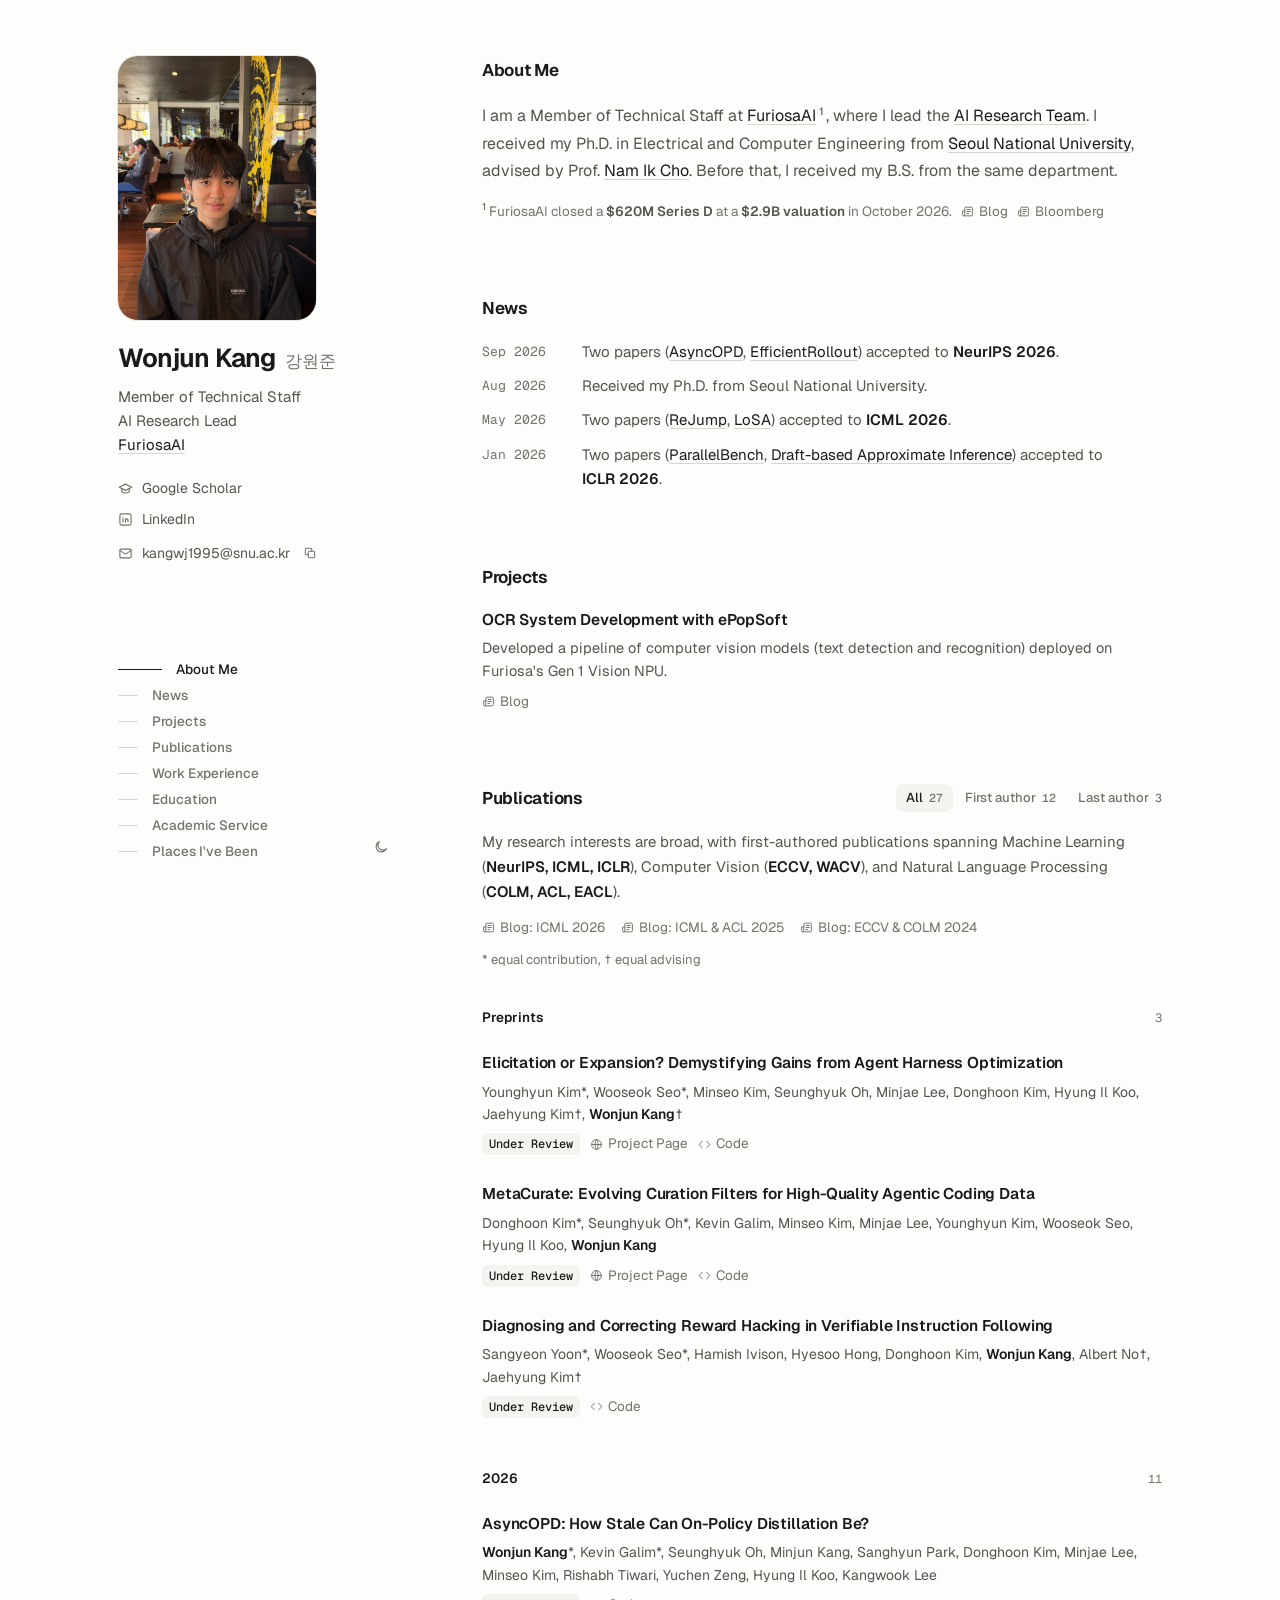
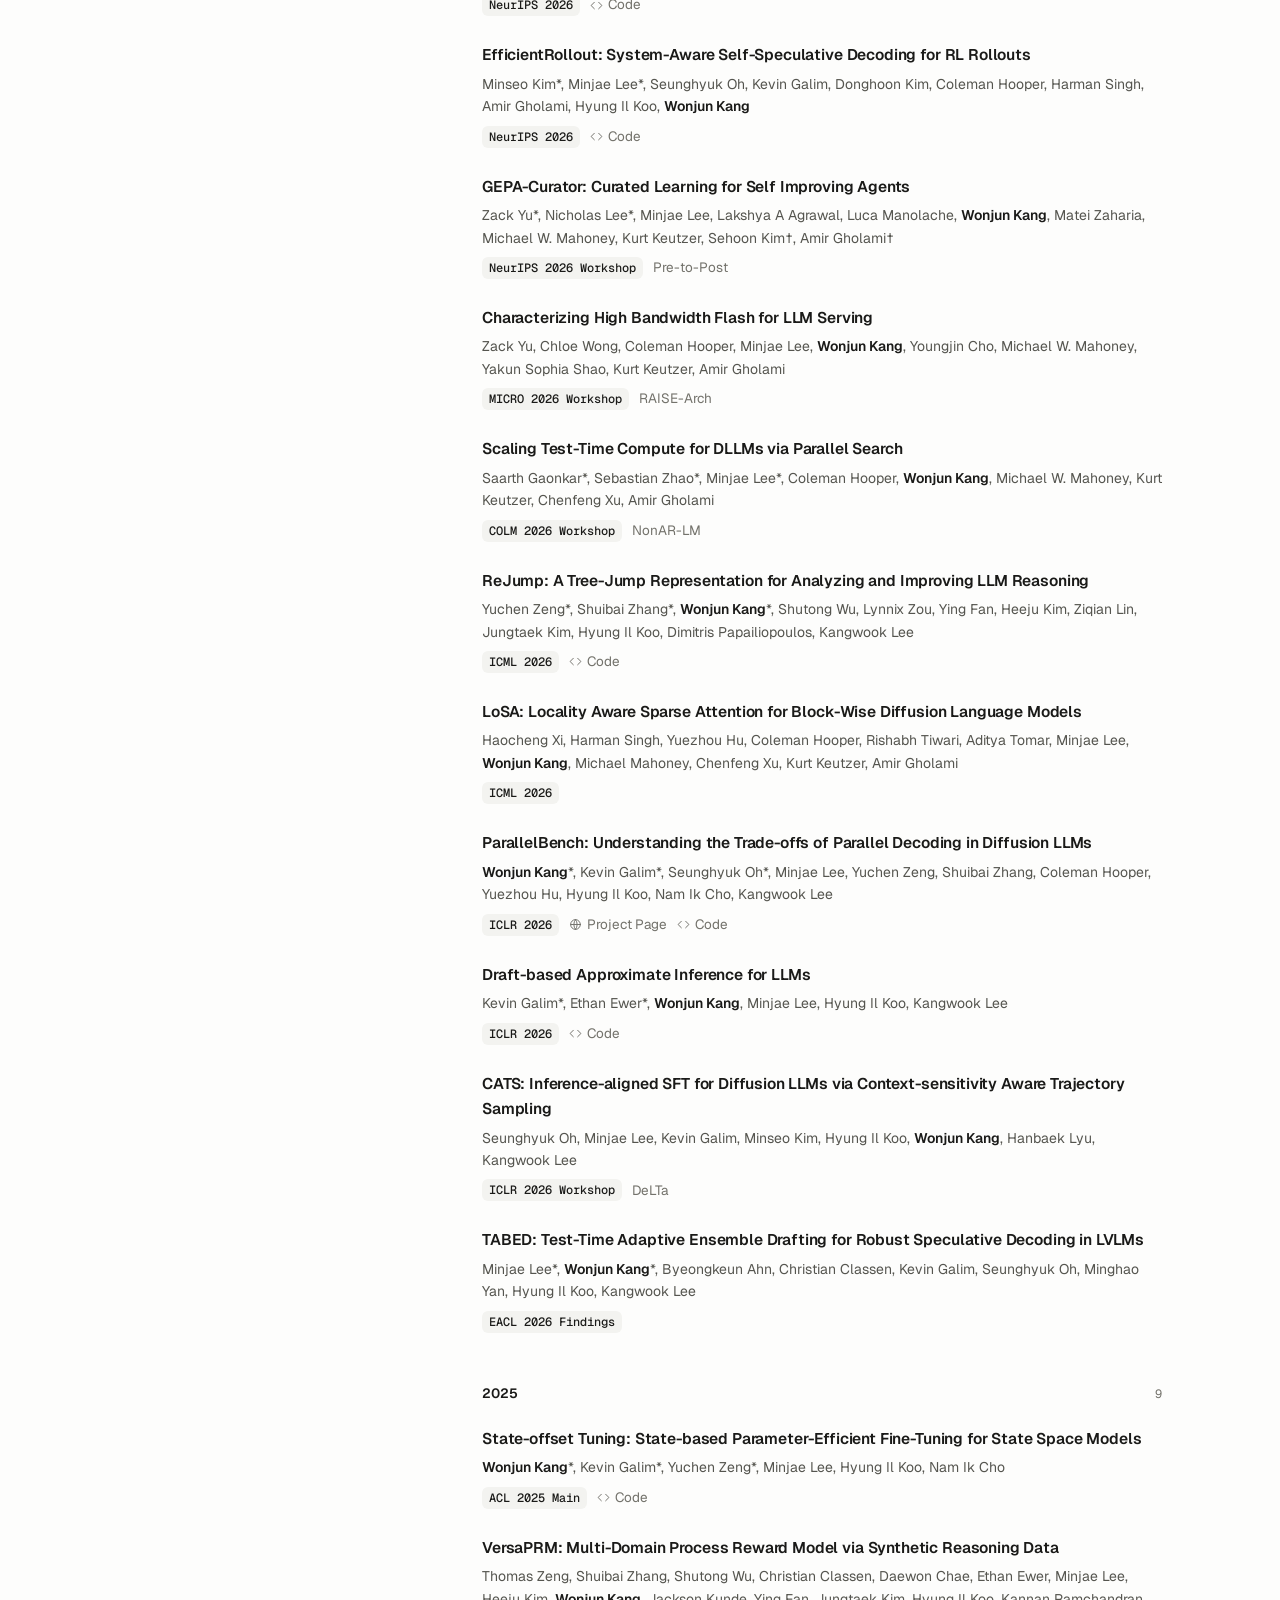
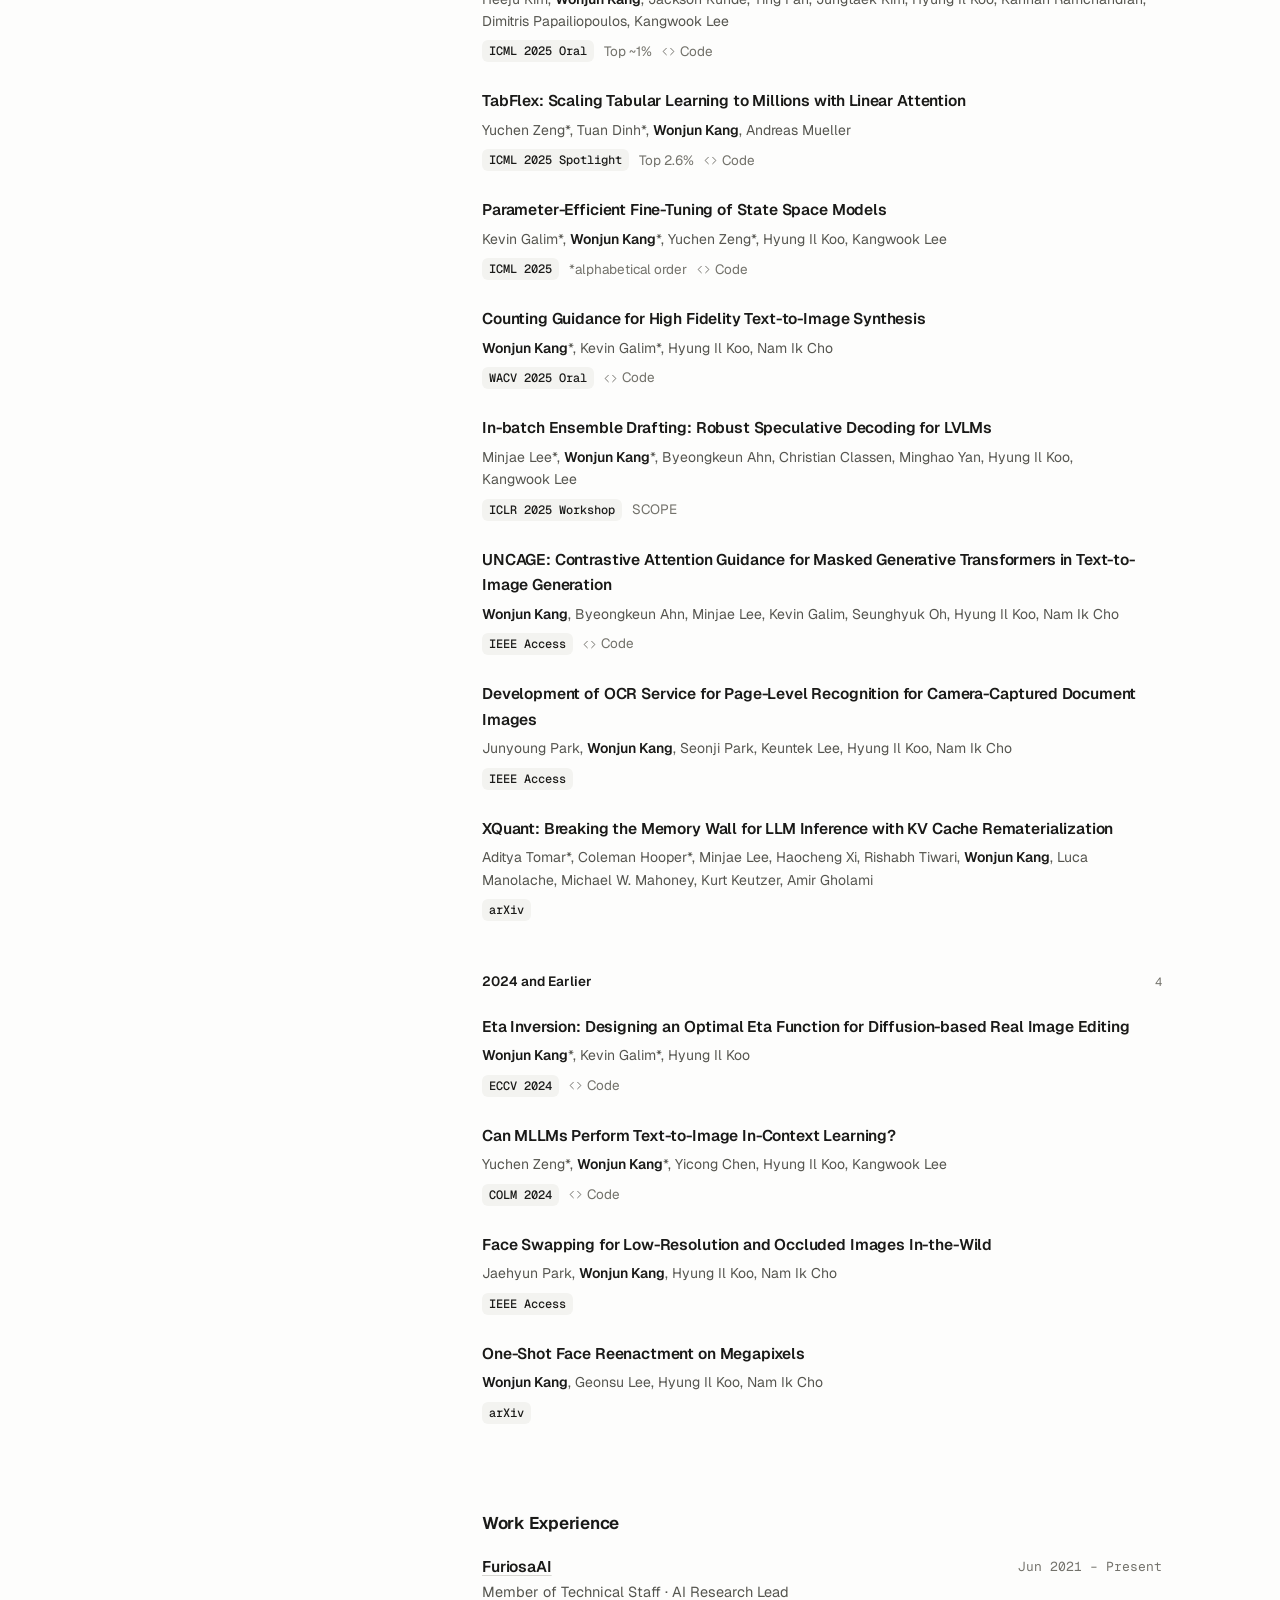
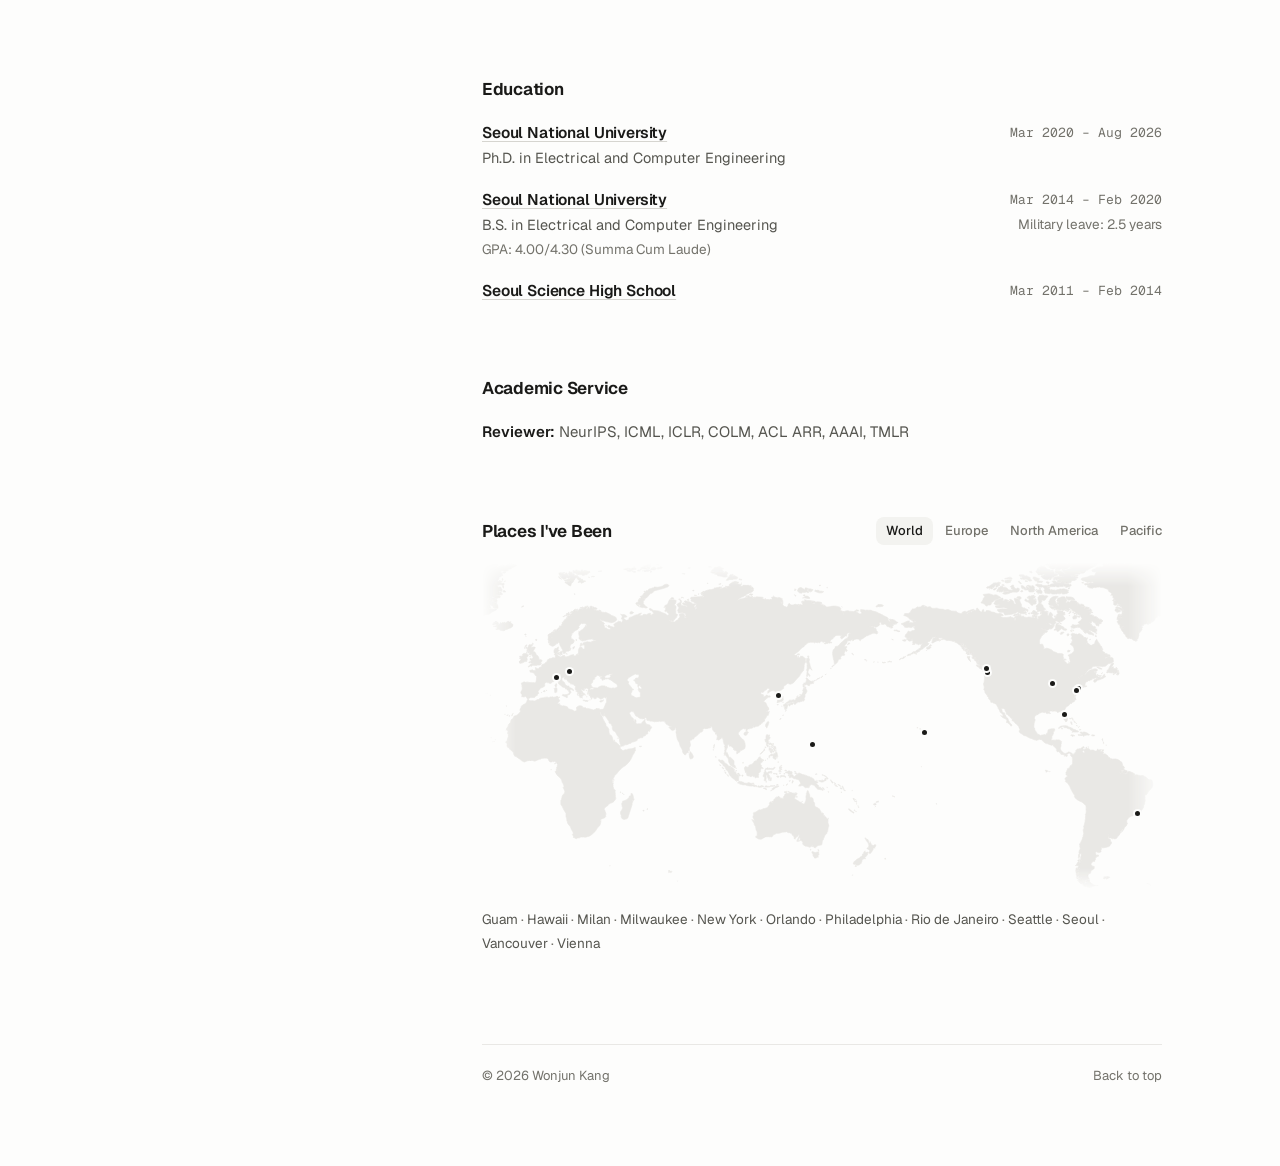
==== commit 74dd5612: "update" ====
--- a/beta-map/index.html
+++ b/beta-map/index.html
@@ -707,6 +707,7 @@
           <h2>Places I've Been</h2>
           <div class="views" role="radiogroup" aria-label="Map view">
             <button type="button" role="radio" aria-checked="true" tabindex="0" data-view="0,0,1000">World</button>
+            <button type="button" role="radio" aria-checked="false" tabindex="-1" data-view="18.8,115.8,200">Europe</button>
             <button type="button" role="radio" aria-checked="false" tabindex="-1" data-view="708.6,140.6,201.9">North America</button>
             <button type="button" role="radio" aria-checked="false" tabindex="-1" data-view="449,200.6,238.9">Pacific</button>
           </div>
@@ -716,18 +717,20 @@
             <div class="mapfade"><svg class="map" viewBox="0 0 1000 483" aria-hidden="true" data-fine="land-fine.txt"><path class="land" fill-rule="evenodd" d="M895 471l4 2 4 1-2 2-2 0-2-1-1 1-2 2-8-3-3-2-7-6 10 5 2-5 3-1 2 0zM921 460l2 2-1 1-4 2-1-2-2 2-2-2 4-2 2 1zM279 455l-5 1 1-4 4 1zM487 425l3 1 5-1 0 4-1 1 0 3-1-1-2 2-2 0-4-8 0-2zM564 425l1 1 2-1 0 2 0 1-4 5 1 2-2 0-2 1-3 6-3 3-8-2 0-1 1-3 4-3 4-2 4-4 2-5 2-1zM568 410l2 3 0-2 2 1 0 2 2 1 2 0 2-1 1 1-1 4-2 0-1 1 0 2-3 4-2 2-2-2 2-2-1-2-3-2 0-1 2-1 1-4-1-3-5-6 1-1 1 2 3 1zM548 367l-1 1-4-2-4-5 3 1zM579 353l1 1-1 2-3 0 0-2 1-1zM582 352l-2 0-1-1 2 0 2-1 0 1zM548 346l0 3-1 0-1-3zM222 343l1 6 0 1-1-2-1 1 1 3-1 1 0 2-7 20-5 2-3-1-2-7 0-4 1-1 2-3 0-2-2-5 2-4 5-1 4-3 1-2-1-1 1 0 3-5zM482 343l1 2 2-1 2 3 0 3 2 2 1 6 7 4-1 1 2 2 1 3 1-1 1 1 1 0 0 3 6 5 1 3 0 3 1 3-2 11-1 2-2 2-4 8-1 6-2 1-3 0-5 4-4-2 0-2-4 3-8-2-2-2-1-4-1-2-3 0 1-2-1-2-1 2-3 1 3-5 0-3-4 4-1 3-2-2 0-1-3-4-8-4-5 0-7 3-2-1-6 3-1 3-11 0-5 3-4 0-4-2 0-2 2-1 0-4-3-10-4-8 1 1-1-3 3 2 0-1-3-4 2-4-1-2 1-2 1 2 1-2 6-3 2 0 5-2 4-1 4-4 0-3 2-2 1 2 1 0-1-2 1-1 1 0 1-2 2-2 1-1 0-1 2 1 0-1 2-1 4 3 3 1 0-2 2-3 0-1 1-1 2-1 4-1 0-1-2-1 1 0 3 2 5 1 3-1 2 1-2 3-1 0 0 1-1 3 0 1 8 5 2 1 3 1 2-1 2-6-1-4 2-8 1-1 1 2 0 2 2 3zM534 334l0 1-1 0-2-2zM419 333l-5-2 2 0 3 1zM530 332l-3 0 0-2 2 1zM532 331l0 1-3-4 1 0zM429 333l-3 0 2-2 5-3 4 0-6 3zM411 327l1 1 2 0 0 1-3 0-3 1 1-2 1 0zM425 327l-1 2-4 1-4-1 0-1 3 0 1 0 2 0zM385 324l5 0 1-1 5 1 1 2 4 0 4 2-3 1-3-1-8-1-12-2 0-1-3 0 2-3 3 0 4 2zM458 322l-2 2 0-3 1-1zM516 324l-2-1-1-2 0-2 4 4zM506 320l-5 2-6-1 1-1 4 0 0-1 1 1 1 0 3-2-1-2 2 0 0 2zM437 314l-1 1-2 0-1-1 3-1zM446 313l1 2-3-1-3 0-2 0 0-1zM509 317l-1 1-1-3-5-3 1 0 3 2 2 2zM456 308l1 4 3 2 2-3 3-2 3 0 17 6 3 3 1 2 4 2 1 1-2 0 0 2 3 2 1 3 2 0 0 1 2 1-1 0 3 1 0 1-2 0-1 0-5-1-4-3-1-3-4-1-4 2 1 2-2 1-5-1-2-2-3-1-1 1-3 0 1-2 2-1-3-5-5-3-2 0-4-2-1 1-1 0-1-2-2-1 5-1 0-1-4 0-1-2-3 0-1-2 5-1 5 1zM431 301l-2 2-2 1-3-1-7 1 0 2 2 3 2-2 5-1 0 2-1-1-2 2-2 1 2 4 2 4 0 2-1 0-1-1 1-2-3 1 0-1 0-1-2-1 0-3-1 1 0 7-2 0-1 0 1-3-1-3-1 0-1-2 4-9 2-2 6 1 3 0 3-2zM441 302l0 2-2 0 0 1 1 2-1 0-1-2-1-3 1-2 1-1 0 1 2 0zM377 321l-3 0-6-5-6-10-3-2-2-4-2-2-2-3-5-4 0-2 6 1 9 9 3 0 6 5-1 3 2 1 2 3 2 0 1 2zM411 300l3 2-3 1-1 1 0 3-3 2-1 7 0-1-4 1-1-2-3-1-3 1-1-1-4 0-1-4-1-1-2-2 0-2 0-3 2-2 2 1 2 0 1-3 4-1 5-5 4-3 2-3 1 0 1 2 0 1 4 2 0 1-2 0 1 1-2 1-2 3 2 2zM434 281l1 4-1 2-1-3-1 2 0 2 0 1-4-1 0-2 0-2-1-1-1 1-1 0-3 1 1-3 3-2 1 2 2-1 1-1 2 0 0-3 2 2zM309 287l-2 1-2-2 0-4 1-5 2 2 3 5-1 3zM914 277l-2 0-1 0 1-1 0-1 2-1zM428 276l-3 4-2-2 1-1 1-3 1 0 0 2 2-3zM413 279l-4 2 5-5 1-3 1 2zM422 271l3 1 0 2-1 1-2 1zM432 271l1 3-2-1 0 3-1 0 0-2-1 0 0-1 1 0 0-1-1-2 2 0zM421 268l-1 3-1-2-1-2 2 0zM420 253l2 1 1-1 0 2 1 2-1 2-2 1 0 2 0 3 3 0 4 1 0 4-2-2-1-1-1 1-2-2-2 1-2-1 1-2 0-1-1 1-1-1-1-4 1 1 2-7zM901 253l-1 1-3 0 0-1 2 0zM870 255l-1 0-3-1 1-1 4 1 1 0zM882 249l5 0 2 0 1 1 1 0 0 1 3 1-1 2-4-1-2 1 0-1-2 2-1-1-2 0-4 0-1-1 0-1 4 1 1-1-1-1 0-1-2-1 1 0zM390 252l-3 2-2-1 0-3 1-1 5-1 1 1zM651 251l-1 0 0-3 3 2zM862 240l1 1 3 0 5 4 2 0 0 1 2 0 2 2-2 1-8 0 2-2-3-1-1-2-9-2-1-1 1 0-3 0-3 2-3 0 4-3 4-1 4 0zM868 237l-1 1-1-3 0-2 1 0zM420 240l-1 3-2-3 0-2 2-3 2-2 1 1zM867 229l-3 1 0-2 3 0zM869 229l0 2-1-2-1-1zM457 206l1 1-2 2-1-1-1 1-1 2-2-1 0-2 2-2 1 1 1-2zM179 201l-1 2-3 2-1-1-1-1zM149 201l2 1 5 0 0 1-4 1 0-1-3-1zM126 193l-1 5-3-1-4-2 0-2zM109 183l2 3-1 4-1 0-1 1-1-1-1-6 2 0zM475 197l-1 2 0 2-1 2-4 1-5 1-3 3-2-1 0-2-5 0-4 2-3 0 3 2-2 5-2 2-1-2 1-2-2-1-1-2 2-1 7-6 5-1 3 1 3-6 2 2 6-5 1-4 0-4 1-2 3 0 2 4-1 3-2 3zM110 180l-1 3-1-1-1-2 2-3zM483 173l2 1 2-1 1 3-5 1-2 4-4-3-2 4-3 0 0-3 1-3 3 0 2-7 3 3zM906 165l5 1-2 1-4-1-1-1 2-2zM912 156l-5-1-3-2 5 1zM740 158l-1 1-5-2-4-3-2-1-1-2 0-1 7 2 2 3 3 1zM927 150l-1 4 1-2 2 1-1 1 3 1 1 0 3 1-1 2 2 0 1 4-1 3-3-1 0-3-4 3-1 0 2-2-3-1-8 0-1-1 2-1-1-1 2-2 3-6 2-2 2-1 1 0zM715 138l2 0 0 4 2 3-1 0-4-5-1-3zM482 150l3 7-4-2-2 6 3 3 0 3-2-2-2 2 0-10 0-8-1-3 0-5 2-2-1-2 2 0zM64 145l-4 2-4-1 2-4-2-4 4-2 2-2 3 0 3 2-2 3 1 2zM119 132l-2 3-3-2 0-2 4-1zM658 126l-2 1-2-1 0-1 2-2 4 0 1 1zM75 120l-3 4 6 0-1 3-2 3 3 1 2 5 2 0 3 6 3 1 0 2-2 1 1 2-2 2-9 1-1-1-2 2-2 0-2 1-2-1 4-4 3 0-5-1 0-1 3-2-2-2 1-2 4 0 0-2-2-2-3-1-1-1 1-2-1-1-1 2 0-4-2-2 1-4 2-3zM623 115l-1 0-4-2 3 0 2 0zM863 105l-1 2-1 0-1-1 1-2zM856 103l-3 2-2 0-1-1 2-2 4 0zM606 98l2 1 2-1 5 2 0 1-3 1-3-2-2 0-1 0zM847 90l0 2 2-1 8 4 0 2 2 0 2 1-3 2-4-1-2-2-6 4-1-2-4 0 2-2 2-8zM43 86l-1 3 4 3-4 3-10 4-12-2 3-2-6-2 5-1 0-1-6-1 2-3 4-1 4 3 4-2 4 1 4-2zM873 83l-4 0 0-2 1-3 3-1 2 2 0 2zM597 85l2 1-1-3 8 1 5 4-2 2-5 1 0 4-1 1-3 0-6-3 0-2-3-1-3 1-2-2 1-1-3 1 1 2-2 2 0-19 14 8zM818 73l-2 2-4-1-2 0-4-2 3-2 2-2 4 3zM583 65l-3 0 0-2 3-2zM587 64l-4 1 1-4 2 0 4 2zM832 71l0 5 4-3 3 3-1 3 3 3 3-3 2-4 0-5 8 1 4 2 0 2-2 3 2 3-1 2-5 3-4 1-3-2-4 9-3 3-4 0-3 2 0 3-3 0-3 4-3 4-2 4 0 5 4 0 3 7 4-1 5 2 5 3 6 3 8 1-1 3 1 4 2 4 4 3 2-1 2-4-1-5-2-3 4-1 3-3 2-3-1-2-1-4-4-3 4-4-3-11 2-1 8 2 2-1 6 4 1 1 5 1 1 8 2 1 2 3 4-3 5-6 9 14-1 2 6 4 4 1 2 2 1 3 2 0 1 2 1 4-4 3-5 1-3 3-5 1-6-1-7 0-2 3-4 1-7 8 2 0 5-5 5-3 5 0 2 1-3 3 2 6 4 2 4-1 3-3 0 2 2 1-3 3-9 3-3 3-2-1 0-3 4-2-7 0 0 1-8 4-2 2 0 3 1 1 1 0-1-1 1 1 0 1-10 2 4 0-3 1-2 0-1 1 1 0-1 2-2 3-1-2 1 3-3 4 1-2-1-1-1-3 0 1 0 3-1-1 1 1 1 3 1 5-2 2-3 1-4 3-7 6 0 5 4 9-1 5-2 0-2-2-3-6 1-2-1-1-3-3-3 1-4-2-7 0-2 0 2 3-3 0-2 0-2-1-6 0-3 0-5 4-2 3 1 4-2 5-1 5 2 6 4 5 3 1 1 1 8-2 2-2 2-5 4-1 5 0 0 2-2 3 0 1-1 3-1 0 1 0-1 5-2 2 3 1 8-1 5 2 0 1 0 2-1 2 0 3 0 4 4 6 3 0 4-2 3 0 3 3 2 0 3-3 1-3 1-1 4-1 5-3 2 1-1 1-2 1 1 3-1 1 1 2 1 0 1-2-1-1 0-2 3-1 0-1 1-1 1 2 2 0 2 2 5 0 2 1 2 1 2-2 6 0-2 1 1 1 2 0 2 2 1 2 1 0 3 1 2 2 0 2 1 0 3 2 3 1 2-1 3 1 3 1 4 3 1 0 2 6 2 1 0 2-2 2 0 1 5 0 0 3 2-2 9 3 1 2-1 1 4-1 5 2 4 0 8 5 4 1 1 1 2 5-1 5-10 11-1 2 0 6-1 6-1 1 0 4-3 4 0 3-3 1 0 2-8 1-5 2-3 2-2 3 0 4-1 5-2 1-3 6-5 3-1 3-3 4-3 2-4 0-2-2-2 0-2-1 0 1 3 3 0 2 2 1 0 2-3 4-4 2-9 0 1 6-2 1-3 1-2-1-2 1 1 3 2 1 1-1 1 2-2 1-3 2-1 5-2 0-3 2 0 2 2 3 3 1-1 3-3 2-2 4-3 1-1 2 1 4 2 2-4 0-3 2-1 4-1 0-3-1-7-5-1-3 1-2-1-2-1-6 1-4 3-2-4-1 3-4 1-5 3 1 1-7-2-1 0 4-2 0 2-11 1-2-1-7 1 0 5-15-1-5 1-2 0-4 1-4 3-18-1-5 0-4-3-1 0-2-13-7-1-3 1 0-10-18-4-3 1-1-2-3 1-2 4-4-1-1-1 1-2-1 1-1 0-2 0-1 2-3 0-1 3-2 0-1 1 0 0-3 2 0 2-3-1-1 1-1-1-6-2-2-1-2 1 0-2-2-2 0-2 2 1 2-2 1-1-2-1 0-1-1-3 0-2-1 0-2-4-2 0 1-2-1 0-2 0-1-5-5 1-1-1 0-2 0-8-2-6-5-4-2-5 2-12-4-3-3-4-1-6-4 0-2 1 0 0-3-2-4-7-7-2-1 0-2-3-3-1-2-1 0-3-3-3-7-2-1-2-1-1 2 1 3 8 11 3 7 1 0 2 3-1 1-1-2-5-3-1-4-6-4-1-1 1 0 1-3-4-3-4-11-4-3-6-1-5-11-3-3-1-3-1-2 0-5-1-3 2-9 0-5-2-5 4 1 2 3 0-1-1-5-8-6-5-1-1-3 0-3-3-1-1-3-3-3 0-2-4-3-1-3-4-3-1-4-7 0-3-2-6-4-8-2-4 0-8-3-3 0 0 3-10 4 0-3 1-4 3-1-1-1-4 2-1 3-4 3 2 2-3 3-6 3-1 1-4 3-1 1-3 2-2 0-8 3-4 2-1-1 9-5 3-1 6-4 2-2 1-3 1-2-3 1-1-1-1 2-2-2-1 1-1-2-3 2-2 0 1-4-2-2-4 1-4-3 0-2-2-2 1-3 3-4 2-1 2 1 3-2 2 0 2-1-1-2-1-1 2-1-5 1-1 1-2-1-4 0-4-1-1-2-4-2 10-5 3 0-1 3 6-1-2-2-3-2-5-5-4-1 2-3 5 0 3-2 1-2 3-3 8-3 2 1 4-3 5 1 2 2 1-1 5 1-1 1 5 1 2-1 14 3 3-1 20 6 6-3 4 0 4-2 5-1 2 2 2-1 0-2 2 0 5 4 4-3 0 4 3-1 2-1 3 0 4 2 7 2 3 1 3-1 4 3-4 2 5 1 10-1 3 3 3-3-3-2 2-1 5-1 6 4 3-1 5 2 8 0 0-3 2-1 4 2 0 4 2-4 2 0 2-4-7-6 1-5 3-4 4 1 2 2 4 6-2 2zM766 53l-1 2 6-1 4 2 3-2 3 1 2 6 1-3-2-5 3-1 6 3 2 9 10 5 0 2-5 0 2 2-1 2-10-2-3 0-5 2-12 1-2-2-4-2-2 1-4-4 14-2-5-1-10 0-2-2 7-2-4 0-5-1 4-6 7-3zM793 51l-2 4-5-4 1-1 4 0zM871 53l1 1-10 1-3-3 0-2 1-1 6 1zM843 53l2 3 3-4 7-2 4 5 0 3 6-1 2-2 10 5 1 2 5-1 3 3 6 2 3 2 2 5-5 2 7 3 4 1 4 5 5 0-1 3-5 6-4-2-4-5-4 1 0 2 8 6 2 5-1 3-11-5 7 7 1 1-8-2-6-2-3-2 1-2-9-4 1 1-9 1-2-2 2-3 11 0-1-2 5-7-1-2-1-2-5-2-5-2 2-1-3-3-3 0-2-2-1 2-6 0-10-1-10-2-2-2 3-2-4 0-1-5 2-5 3-2 7-2zM805 49l3 1 5-1 1 2-3 3 4 2 0 5-5 2-3-1-1-2-7-4 0-2 5 1-3-3zM482 52l-10 0 2-3 4 0 4 2zM824 55l-3 4-3-1-1-4 0-3 1-2 3-2 6 1 5 1-4 5zM749 62l-8 2-1-2-6-3 5-9-3-3 10-1 4 1 7 0 5 4-10 5-3 4zM502 42l-3 2-5 0-5-2 1-2zM823 43l-1 2-4 0-4-2 2-2 4-2zM486 40l-2 4-10 0-5 1-5-4 1-4 4-1 7 1zM810 33l2 3 0 3-1 4-5 0-3-1 0-3-4 1-1-5 3 0 5-2 4 1zM783 36l1 2 2-1 3 0 1 3-2 3-9 1-7 2-5 0 0-2 6-2-13 0-4-1 4-5 3-2 8 2 5 4 4 0-4-5 3-3 3 1zM243 65l-11 0 0-2-5-2-1-2 3-1 0-3 6-5-3 0 7-5-1-3 6-3 9-3 9-1 5-3 6 0 2 2-2 2-19 5-8 5-9 11 1 4zM820 31l3 2 6 0 2 1 0 3 5 2 7 1 5-1 10 0 3 2 1 2-2 2-4 1-4-1-14 1-11-2-2-6-2-3-6 0-3-2 1-3zM761 27l-1 5-2 2-12 4-4-2 5-4 5-4zM380 31l1 3 3-1 8 0 6 3 2 2 0 3-13 6 8 2 2-1 2 4 1-2 4 0 9 0 1 3 12 1 0-4 10 1 5 2 1 4-2 2 4 4 4 2 3-5 4 2 5-1 5 1 2-1 5 0-2-4 4-3 25 4 2 3 7 4 11-1 6 1 2 2 0 3 3 2 4-1 5 0 5 1 6-1 4 4 4-1-2-3 1-3 9 2 5 0 8 2 4 2 0 19-3 2-4-1 3 3 3 5 0 1-1 1-5 0-10 3-9 6-1 2-3-3-8 3-1-1-3 1-3 0-1 2-4 4 0 2 4 1-1 6-2 0-1 3 1 2-5 2-1 4-4 1-1 4-4 3-4-16 1-6 3-2 0-2 4-1 10-9 5-4 2-6-3 1-2 3-7 5-2-5-7 1-7 7 2 3-10 1 0-3-5 0-3 2-9-1-9 1-19 17 4 1 1 2 3 1 2-2 3 0 4 4 0 4-2 3-2 10-4 6-1 2-9 10-4 2-1 0-2-2-4 3 0 1-1 0-2 1 0 1 0 2-6 4-1 2 3 2 3 6 0 3-1 2-7 2 0-4-1-3 2-1-2-2-2-1-1 1-1-2 1-1 0-3-2-1-9 3 1-2-1-1 3-2-2-2-5 4-2 2-3 0-1 1 1 3 3 0 0 2 2 1 3-3 4 2 1 1-4 1-4 3-2 3 3 1 1 3 4 6 0 2-2 1 1 1 1 1-1 5-1 0-7 11-8 5-3 1-2 1-1-1-1 1-7 2-1 3-1 1-1-3 1-1-4-1-5 3-3 3 0 2 5 7 4 4 1 5 0 5-12 9-1-2 1-2-2-2-2 0-3-4-2-2-3 0 1-2-3 0 0 3-2 7 0 2 2 0 1 5 7 5 2 2 0 6 1 1 1 3-2 0-6-4-3-7-1-3-4-6-1 2 0-2 2-8-1-2 0-3-1-1-2-7-1-3-5 4-3-1 1-4-1-2-2-4 1-1-2 0-2-3-3-6-2 0 0 1-1 2-3-1-1 1-5 1 0 2-1 2-4 2-8 7 0 1-6 2 0 2 0 6-1 3 0 5-1 0-2 2 1 1-2 1-2 3-3-3-2-7-3-4-1-5-2-4-3-16-4 2-2 0-4-4 2-1-1-1-5-3-1-2-2-2-14 1-11-2-1-4-2-1-5 2-3-1-3-2-3-1-3-7-2 1-2-1-1 1-1 0 2 7 4 3 0 2 1 4 0-3 1-1 1-1 1 1-1 4 1 2 6-1 7-6 0 4 1 2 5 2 3 4-3 5-2 1 0 3-3 2-1 2-3 0 0 1-8 3-1 2-7 3-2 2-9 2-2 1-4 0-2-7 0-2 0-2-4-6-1-2-3-3-2-2 0-4-2-3-3-2-1-4-5-7-1 0 0-5-2 6-3-2-2-5 1 4 4 7 4 7 0 2 4 4 1 9 3 2 2 6 12 10 0 1-2 1 4 4 1 0 18-5 0 4-1 4-6 11-5 7-10 7-4 5-4 3-4 9 0 2 2 1-1 4 4 7 1 11-2 4-2 2-6 2-7 6 0 2 2 5 0 6-8 5 1 1-2 8-11 12-7 3 0 1-9-1-7 3-1 0-4-2-1-4 1-1 0-2-8-14-3-15-1-1-4-8-2-3 0-4 2-8 3-5 0-3-2-5 1-1-4-10-8-11 2-6-1-1 2-5-2-2-1 0-1-3-7 2-5-6-6 1-11 4-8-2-8 3-4-2-6-5-3-2-2-1 0-3-4-4-1-2-3-1-2-2 0-4-3-4 2 0 2-4 0-5 0-6-2-3 0-2 2-2 1-3 2-3 2-5 2-1 3-4 3-1 6-5-1-4 1-4 2-2 5-3 3-5 2 0 2 1 6 1 10-5 10-1 1 1 3-1 6 0 3-1 2 0 0 2 2-1-1 2 0 1 1 1-1 3-1 1 0 2 1 0 2 2 11 3 1 3 9 3 3-2-1-3 1-1 4-2 4 1 1 1 5 1 0 1 4 0 7 2 3-2 2 0 2 0 1 2 1-1 4 1 2-2 4-10 0-2 1-1-1-2 1-1-4 0-2 1-4 1-3-2-3 0 0 1-2 1-3-2-3 0-2-3-2-2 2-2-2-2 3-3 4 0 2-3 5 1 3-2 3-1 5 0 9 3 5 0 4-2 0-1-1-2-13-9 2-1 3-3-2-1 4-2-9 2-3 1 1 2 1 1 3 0-1 1-3 1-4 2-1-1 1-2-4-1 4-1-1-1-4-1-1-1-2 0-3 5-3 1 0 4-3 4 1 3 3 1-1 1-3 0-3 3-1-2-3-1-4 1 2 2-1 0-2 0-1-1-1 0 2 4-1 1 3 2 0 2-2-1 0 2-1 0 1 3-2 0-2-2-2-4-3-5-2-2 1-4-2-2-8-4-3-3 1 0-1-3-2 0-1 1-1-1 1-1-2-1-2 1-1 3 1 2 3 1 1 3 3 3 3 0 0 1-1 0 5 2 3 3-1 1-1-2-3 0-1 2 2 1 0 2-1 0-2 3-1 0 1-3-2-4-5-4-2 0-2-1-4-4-1-4-4-1-7 4-5-1-4 1 0 4-3 2-3 1-3 6 1 1-2 2-1 2-2 1-2 2-6 0-3 2-1 0-2-3-2 0-1 1-3-1 0-4-1 0-1-2 2-6-1-6-1-2 4-2 10 1 7 0 1-2 1-7-5-5-4-2 0-2 3-1 5 1-1-4 3 1 6-3 1-3 6-2 2-6 4-1 3 0 0-1 2 0 1 1 2-2-2-6 0-4 1-2 3 0 3-3-1 4 0 1 2 1-4 3 1 4 3 1 0 1 4-2 5 3 9-4 3 0 0 1 3 0 1-1 3-2 0-6 1-2 3-2 2 3 2 0 1-5-1 0-2-1 0-2 7-2 6 0 3-2-3-2-5 0-9 3-2-2-2-2 0-4-1-4 1-2 3-3 8-6 0-2-4-2-5 1-3 3 1 3-10 8-2 6 5 5-3 5-3 0-1 7-2 4-3 0-1 3-4 0-5-14-2-3-5 5-4 1-4-2-2-14 3-3 7-4 6-4 11-15 13-10 6-2 4 0 5-4 5 0 5-1 8 4-3 1 3 3 3-2 4 3 8 2 10 5 2 2 1 3-4 3-4 1-12-3-2 0 4 3 0 7 6 3 1-2-2-2 2-2 6 3 3-1-2-4 6-4 3 0 2 2 2-3-2-3 1-3-2-3 8 1 1 3-3 1 0 2 2 2 4-1 1-3 16-6 2 0-3 3 3 0 2-1 6-1 4-2 3 3 3-3-3-3 2-1 8 1 14 7 2-2-3-3 0-1-4 0 1-3-1-5 5-5 2-5 2-1 7 2 1 3-3 4 2 1 1 4-1 7 3 3-1 3-6 7 4 0 1-1 3-2 0-2 3-2-2-3 1-3-3-1 0-2 2-5-4-4 5-4 0-4 1 0 2 3-2 5 3 1-1-4 5-2 6 0 5 3-3-4 0-6 5-1 13 0-3-3 3-4 4 0 5-3 7-1 1-1 8-1 2 2 6-3 5 0 1-3 3-2 6-3 5 2-4 2zM220 183l1 2 2 1-2 1-1 3-1 1 1 4 3 1 2 1 4 1 4-1 0-1 0-5-2-1 1-3-2 0 0-3 3 1 2-1-2-4-3 1 0 3-1-3 1-2-1-1-3-1-1-3-2-1 0-1 3 0 0-2 2-1 3 1 0-6-3 0-2-1-6 3-2 2-2 0-3 4 3 3-1 2zM823 28l-7 0-1-2 6 0zM777 27l-5 2-4-2 2-2 4-1 4 1zM152 26l-6 3-5-2 2-1-2-2 6-1 1 2zM779 22l-4 1-4 0 0-1 3-2zM817 25l-4 1-2-1-1-2-1-3 6 1 3 2zM805 23l1 3-4-1-5-2-6 0 3-2-3-1-1-3 6 1 7 3zM375 24l-15 2 5-8 2-1 9 4zM134 15l9 5-7 2-1 4-3 2-1 4-3 1-6-4 2-2-4-2-5-5-3-5 8-2 1 2 4 0 1-2 5 0zM154 10l5 3-4 3-8 1-8-1 0-2-4 0-3-3 8-2 4 2 3-2zM225 10l-6 1 0 1-3 1-3-2 1-2-6 0 10-1 0 2 4-3 4 2zM361 20l-6 1-8-2-4-2-3-5-3-1 7-5 6-1 5 3 7 6zM842 15l3 2-4 2-5 5-5 0-6-1-3-2 0-2 3-2-5 0-4-2-1-3 4-5 2 0-1-2 7 0 3 3 9 3zM893 -8l13 2 6 2-1 2-6 2-7 2-3 1 6 0-11 6-4 5-6 1-2 2-8 0 4 1-2 1 2 3-3 2-4 2-1 2-4 2 0 1 5 0 0 2-7 3-8-2-8 1-9-1-1-2 6-2-2-4 2 0 7 2-4-4-4-1 2-2 5-2 1-2-4-2-1-4 10 1 4-2-6-1-10 1-5-2-2-3-3-2-1-2 13-3 4-2 3 0 3 2 2-4 9-2 9 0 1 1 8-1zM1000 -2l-5 1 1 1 4 0 0 78-5 0-3 2-4 5-6 3-9 3-3 2 0 3-1 3-5 4 2 3-3 8-4 0-4-3-6 0-2-3-2-4-5-5-2-3 0-4-4-4 1-4-2-1 3-6 4-2 2-6-7 3-4-1 0-4 1-2 9 1-5-3-3-2-2 1-3-1 3-5-7-12-3-2 0-2-8-4-20 1-8-6 7-2 6 0-12-1-6-3 0-2 21-6 1-2-8-3 3-2 9-5 4 0-1-3 7-2 17-1 3 2 7-4 17 5-7-3 0-3 10-4 10 0 3-3 10 0 14 0zM8 -10l17 5-5 3-20 0 0 2 6-1 8 2 6-2 2 3-3 4 7-3 14-2 8 1 1 3-11 4-1 2-9 1 6 0-5 9 0 7 3 3-4 1-5 1 5 4 1 4-3 1 4 5-7 0 4 2-1 2-8 1 3 3 0 3-5-2-2 1 4 1 4 4 1 4-5 1-6-5 1 3-3 3 11 0-15 8-6 2 0-89z"/></svg></div>
             <i class="pin" aria-hidden="true" style="left:48.55%;top:55.29%" data-x="485.5" data-y="267" data-name="Guam" data-note="" data-photo="photos/guam.jpg" data-ratio="0.75"></i>
             <i class="pin" aria-hidden="true" style="left:65.14%;top:51.67%" data-x="651.4" data-y="249.5" data-name="Hawaii" data-note="" data-photo="photos/hawaii.jpg" data-ratio="0.75"></i>
+            <i class="pin" aria-hidden="true" style="left:10.89%;top:34.98%" data-x="108.9" data-y="169" data-name="Milan" data-note="ECCV 2024" data-photo="photos/milan.jpg" data-ratio="1.33"></i>
             <i class="pin" aria-hidden="true" style="left:83.91%;top:36.69%" data-x="839.1" data-y="177.2" data-name="Milwaukee" data-note="" data-photo="photos/milwaukee.jpg" data-ratio="1"></i>
             <i class="pin" aria-hidden="true" style="left:87.78%;top:38.3%" data-x="877.8" data-y="185" data-name="New York" data-note="" data-photo="photos/new-york.jpg" data-ratio="0.75"></i>
             <i class="pin" aria-hidden="true" style="left:85.73%;top:46.22%" data-x="857.3" data-y="223.2" data-name="Orlando" data-note="" data-photo="photos/orlando.jpg" data-ratio="0.75"></i>
             <i class="pin" aria-hidden="true" style="left:87.45%;top:38.81%" data-x="874.5" data-y="187.5" data-name="Philadelphia" data-note="COLM 2024" data-photo="photos/philadelphia.jpg" data-ratio="0.75"></i>
             <i class="pin" aria-hidden="true" style="left:96.34%;top:76.49%" data-x="963.4" data-y="369.4" data-name="Rio de Janeiro" data-note="ICLR 2026" data-photo="photos/rio-de-janeiro.jpg" data-ratio="0.75"></i>
             <i class="pin" aria-hidden="true" style="left:74.35%;top:33.43%" data-x="743.5" data-y="161.5" data-name="Seattle" data-note="" data-photo="photos/seattle.jpg" data-ratio="0.75"></i>
+            <i class="pin" aria-hidden="true" style="left:43.61%;top:40.41%" data-x="436.1" data-y="195.2" data-name="Seoul" data-note="ICML 2026" data-photo="photos/seoul.jpg" data-ratio="1.5"></i>
             <i class="pin" aria-hidden="true" style="left:74.13%;top:32.2%" data-x="741.3" data-y="155.5" data-name="Vancouver" data-note="ICML 2025" data-photo="photos/vancouver.jpg" data-ratio="1.33"></i>
             <i class="pin" aria-hidden="true" style="left:12.88%;top:32.99%" data-x="128.8" data-y="159.3" data-name="Vienna" data-note="ACL 2025" data-photo="photos/vienna.jpg" data-ratio="0.75"></i>
           </div>
           <figure class="pcard" id="pcard" aria-hidden="true"><img alt=""><figcaption><span class="pc-name"></span><span class="pc-note"></span></figcaption></figure>
         </div>
-        <p class="places"><span class="pi"><button class="pname" type="button">Guam</button>&nbsp;&middot;</span> <span class="pi"><button class="pname" type="button">Hawaii</button>&nbsp;&middot;</span> <span class="pi"><button class="pname" type="button">Milwaukee</button>&nbsp;&middot;</span> <span class="pi"><button class="pname" type="button">New York</button>&nbsp;&middot;</span> <span class="pi"><button class="pname" type="button">Orlando</button>&nbsp;&middot;</span> <span class="pi"><button class="pname" type="button">Philadelphia</button>&nbsp;&middot;</span> <span class="pi"><button class="pname" type="button">Rio de Janeiro</button>&nbsp;&middot;</span> <span class="pi"><button class="pname" type="button">Seattle</button>&nbsp;&middot;</span> <span class="pi"><button class="pname" type="button">Vancouver</button>&nbsp;&middot;</span> <span class="pi"><button class="pname" type="button">Vienna</button></span></p>
+        <p class="places"><span class="pi"><button class="pname" type="button">Guam</button>&nbsp;&middot;</span> <span class="pi"><button class="pname" type="button">Hawaii</button>&nbsp;&middot;</span> <span class="pi"><button class="pname" type="button">Milan</button>&nbsp;&middot;</span> <span class="pi"><button class="pname" type="button">Milwaukee</button>&nbsp;&middot;</span> <span class="pi"><button class="pname" type="button">New York</button>&nbsp;&middot;</span> <span class="pi"><button class="pname" type="button">Orlando</button>&nbsp;&middot;</span> <span class="pi"><button class="pname" type="button">Philadelphia</button>&nbsp;&middot;</span> <span class="pi"><button class="pname" type="button">Rio de Janeiro</button>&nbsp;&middot;</span> <span class="pi"><button class="pname" type="button">Seattle</button>&nbsp;&middot;</span> <span class="pi"><button class="pname" type="button">Seoul</button>&nbsp;&middot;</span> <span class="pi"><button class="pname" type="button">Vancouver</button>&nbsp;&middot;</span> <span class="pi"><button class="pname" type="button">Vienna</button></span></p>
       </section>
 
       <footer class="foot">
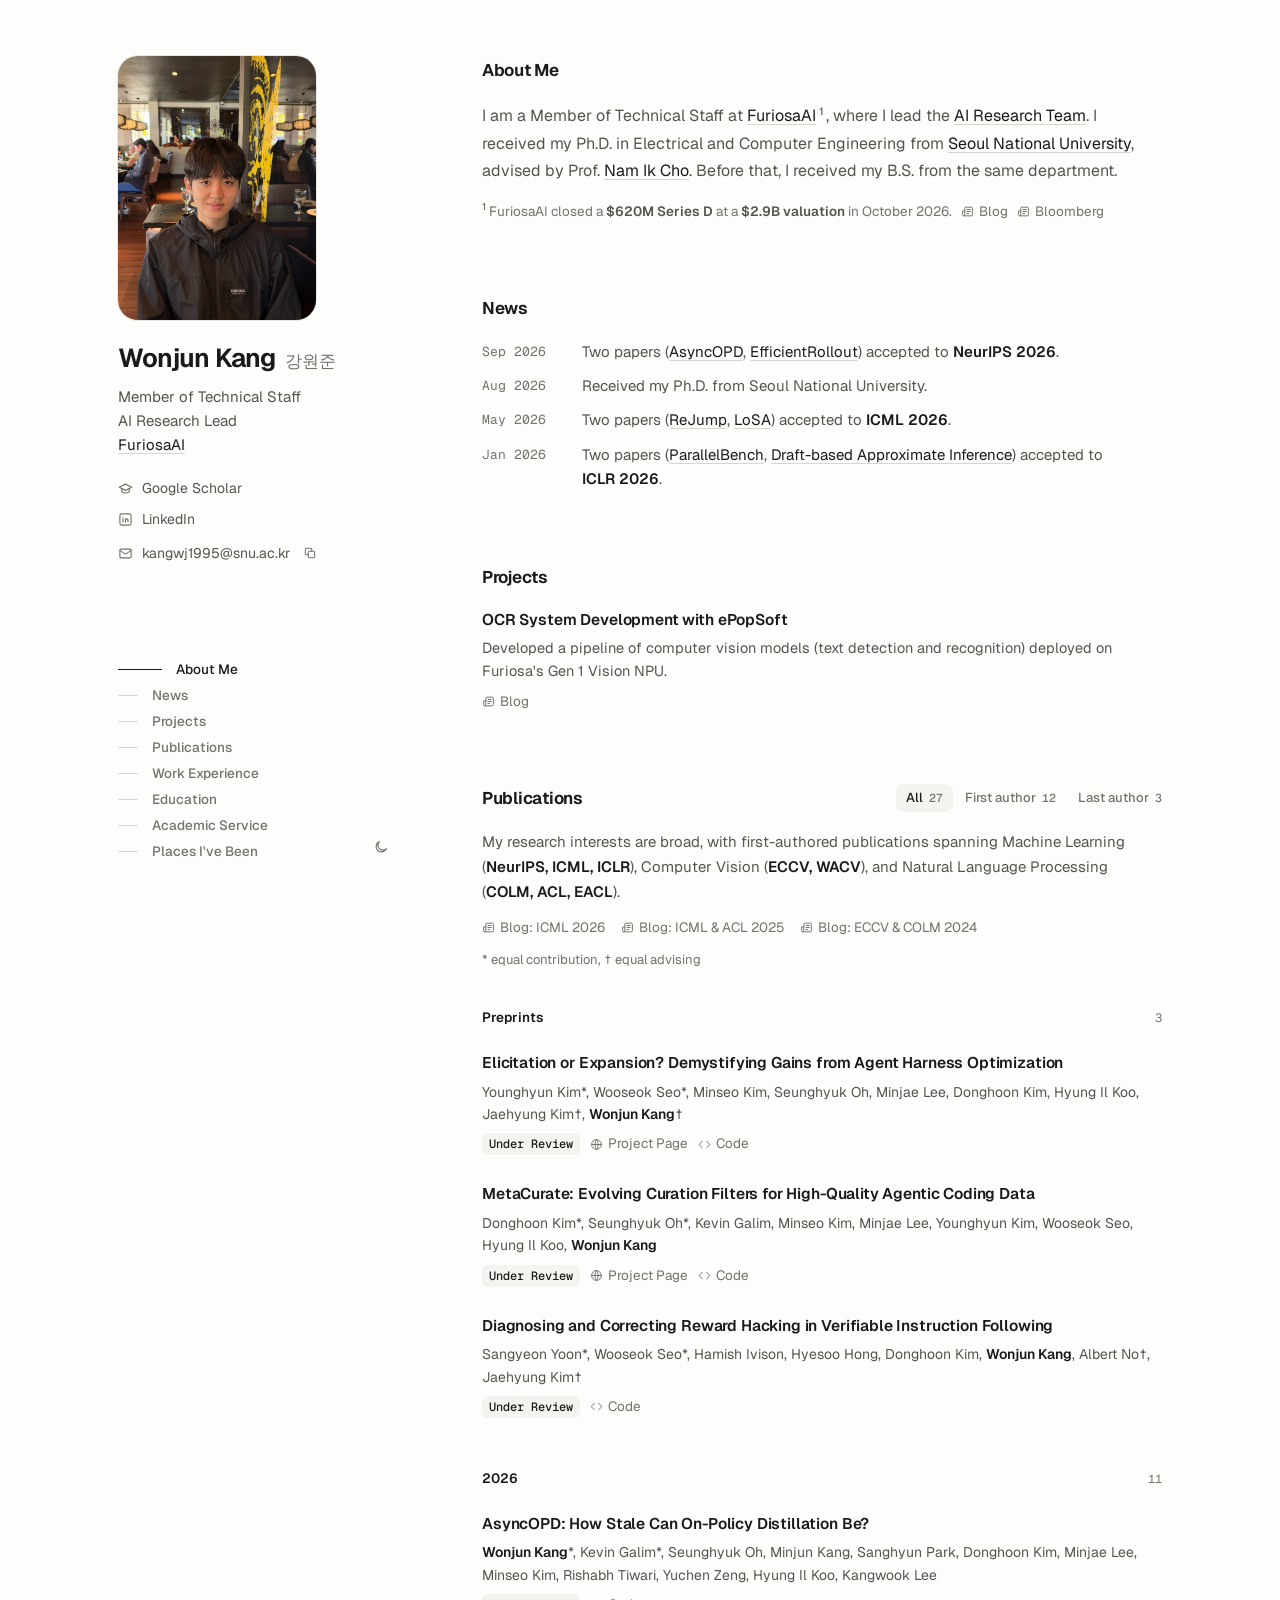
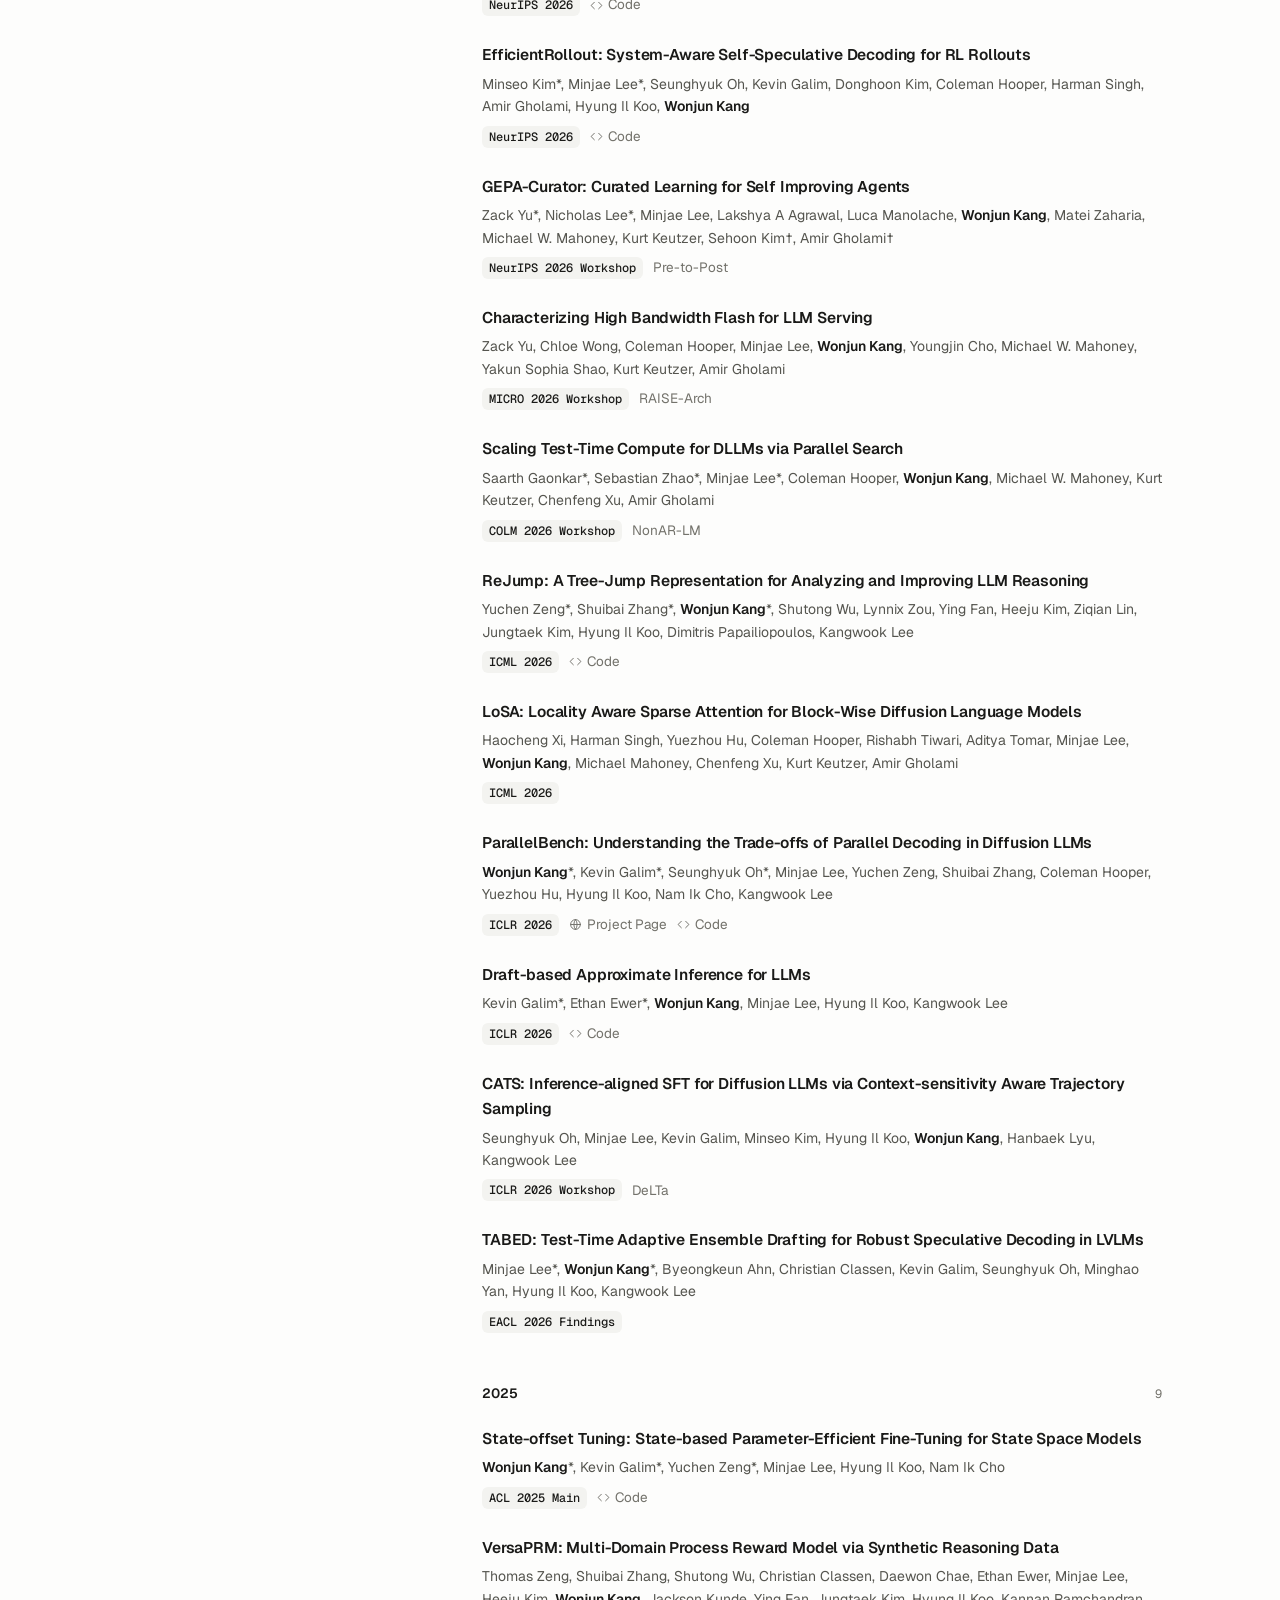
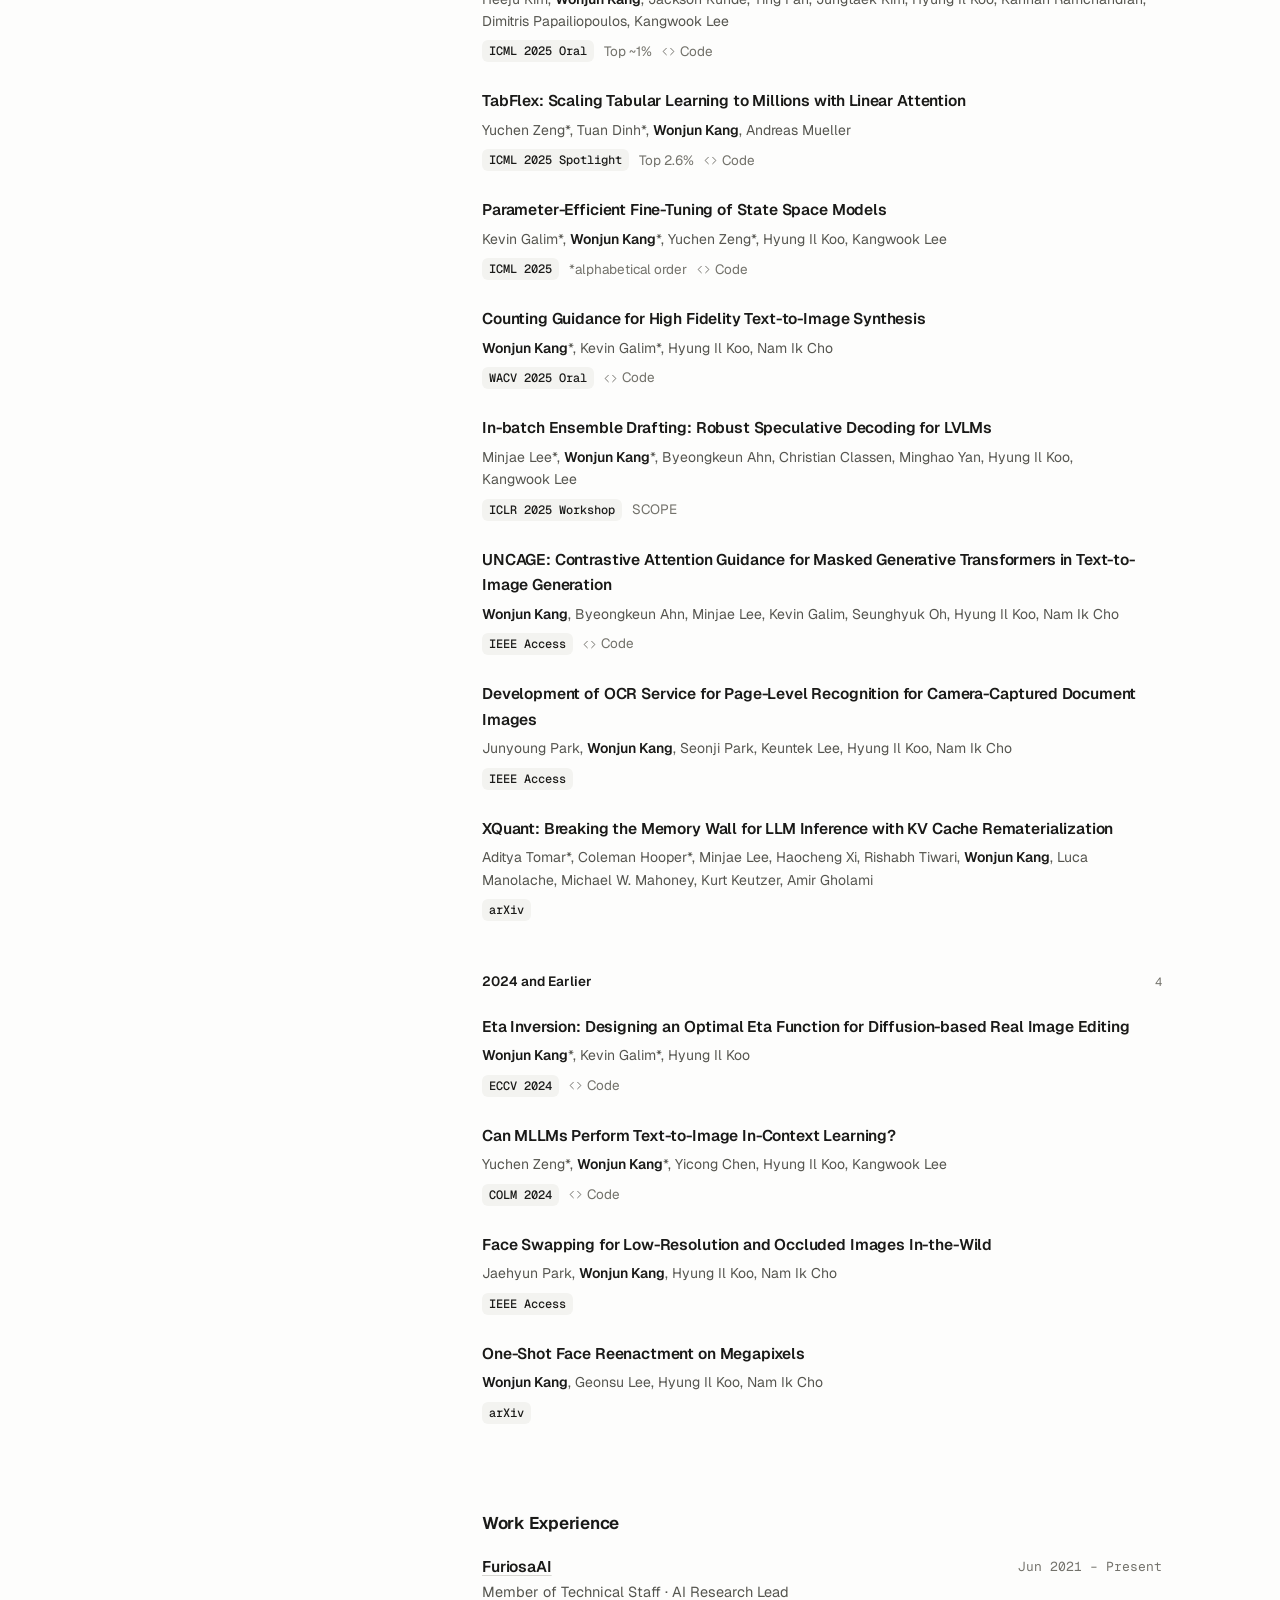
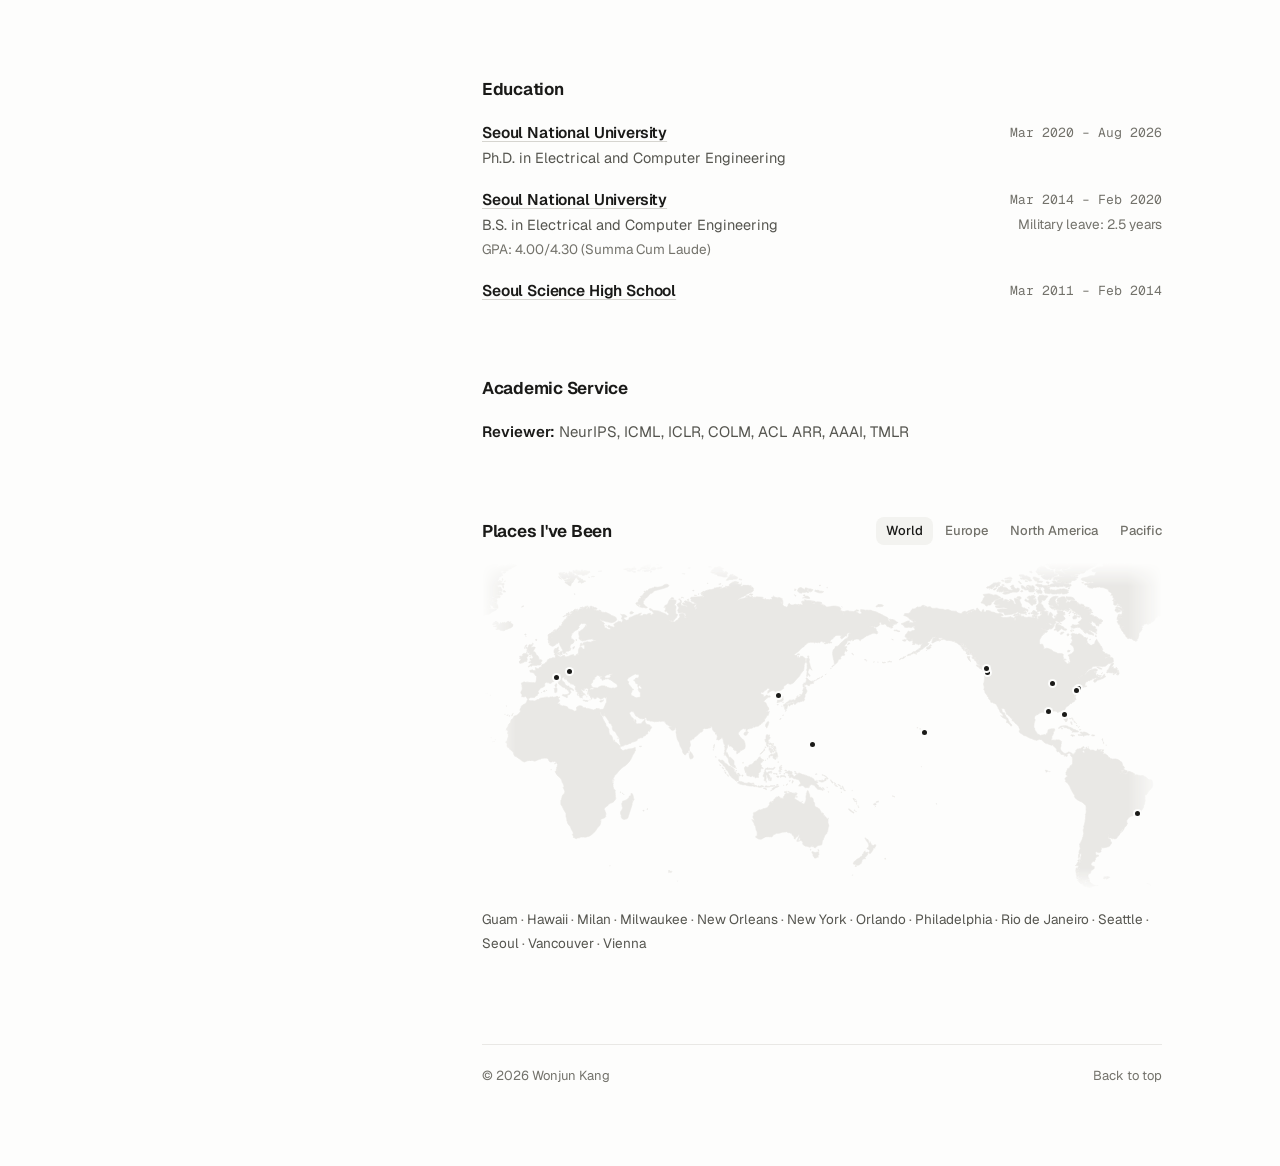
==== commit 0470eab8: "update" ====
--- a/beta-map/index.html
+++ b/beta-map/index.html
@@ -719,6 +719,7 @@
             <i class="pin" aria-hidden="true" style="left:65.14%;top:51.67%" data-x="651.4" data-y="249.5" data-name="Hawaii" data-note="" data-photo="photos/hawaii.jpg" data-ratio="0.75"></i>
             <i class="pin" aria-hidden="true" style="left:10.89%;top:34.98%" data-x="108.9" data-y="169" data-name="Milan" data-note="ECCV 2024" data-photo="photos/milan.jpg" data-ratio="1.33"></i>
             <i class="pin" aria-hidden="true" style="left:83.91%;top:36.69%" data-x="839.1" data-y="177.2" data-name="Milwaukee" data-note="" data-photo="photos/milwaukee.jpg" data-ratio="1"></i>
+            <i class="pin" aria-hidden="true" style="left:83.31%;top:45.33%" data-x="833.1" data-y="219" data-name="New Orleans" data-note="CVPR 2022" data-photo="photos/new-orleans.jpg" data-ratio="1"></i>
             <i class="pin" aria-hidden="true" style="left:87.78%;top:38.3%" data-x="877.8" data-y="185" data-name="New York" data-note="" data-photo="photos/new-york.jpg" data-ratio="0.75"></i>
             <i class="pin" aria-hidden="true" style="left:85.73%;top:46.22%" data-x="857.3" data-y="223.2" data-name="Orlando" data-note="" data-photo="photos/orlando.jpg" data-ratio="0.75"></i>
             <i class="pin" aria-hidden="true" style="left:87.45%;top:38.81%" data-x="874.5" data-y="187.5" data-name="Philadelphia" data-note="COLM 2024" data-photo="photos/philadelphia.jpg" data-ratio="0.75"></i>
@@ -730,7 +731,7 @@
           </div>
           <figure class="pcard" id="pcard" aria-hidden="true"><img alt=""><figcaption><span class="pc-name"></span><span class="pc-note"></span></figcaption></figure>
         </div>
-        <p class="places"><span class="pi"><button class="pname" type="button">Guam</button>&nbsp;&middot;</span> <span class="pi"><button class="pname" type="button">Hawaii</button>&nbsp;&middot;</span> <span class="pi"><button class="pname" type="button">Milan</button>&nbsp;&middot;</span> <span class="pi"><button class="pname" type="button">Milwaukee</button>&nbsp;&middot;</span> <span class="pi"><button class="pname" type="button">New York</button>&nbsp;&middot;</span> <span class="pi"><button class="pname" type="button">Orlando</button>&nbsp;&middot;</span> <span class="pi"><button class="pname" type="button">Philadelphia</button>&nbsp;&middot;</span> <span class="pi"><button class="pname" type="button">Rio de Janeiro</button>&nbsp;&middot;</span> <span class="pi"><button class="pname" type="button">Seattle</button>&nbsp;&middot;</span> <span class="pi"><button class="pname" type="button">Seoul</button>&nbsp;&middot;</span> <span class="pi"><button class="pname" type="button">Vancouver</button>&nbsp;&middot;</span> <span class="pi"><button class="pname" type="button">Vienna</button></span></p>
+        <p class="places"><span class="pi"><button class="pname" type="button">Guam</button>&nbsp;&middot;</span> <span class="pi"><button class="pname" type="button">Hawaii</button>&nbsp;&middot;</span> <span class="pi"><button class="pname" type="button">Milan</button>&nbsp;&middot;</span> <span class="pi"><button class="pname" type="button">Milwaukee</button>&nbsp;&middot;</span> <span class="pi"><button class="pname" type="button">New Orleans</button>&nbsp;&middot;</span> <span class="pi"><button class="pname" type="button">New York</button>&nbsp;&middot;</span> <span class="pi"><button class="pname" type="button">Orlando</button>&nbsp;&middot;</span> <span class="pi"><button class="pname" type="button">Philadelphia</button>&nbsp;&middot;</span> <span class="pi"><button class="pname" type="button">Rio de Janeiro</button>&nbsp;&middot;</span> <span class="pi"><button class="pname" type="button">Seattle</button>&nbsp;&middot;</span> <span class="pi"><button class="pname" type="button">Seoul</button>&nbsp;&middot;</span> <span class="pi"><button class="pname" type="button">Vancouver</button>&nbsp;&middot;</span> <span class="pi"><button class="pname" type="button">Vienna</button></span></p>
       </section>
 
       <footer class="foot">
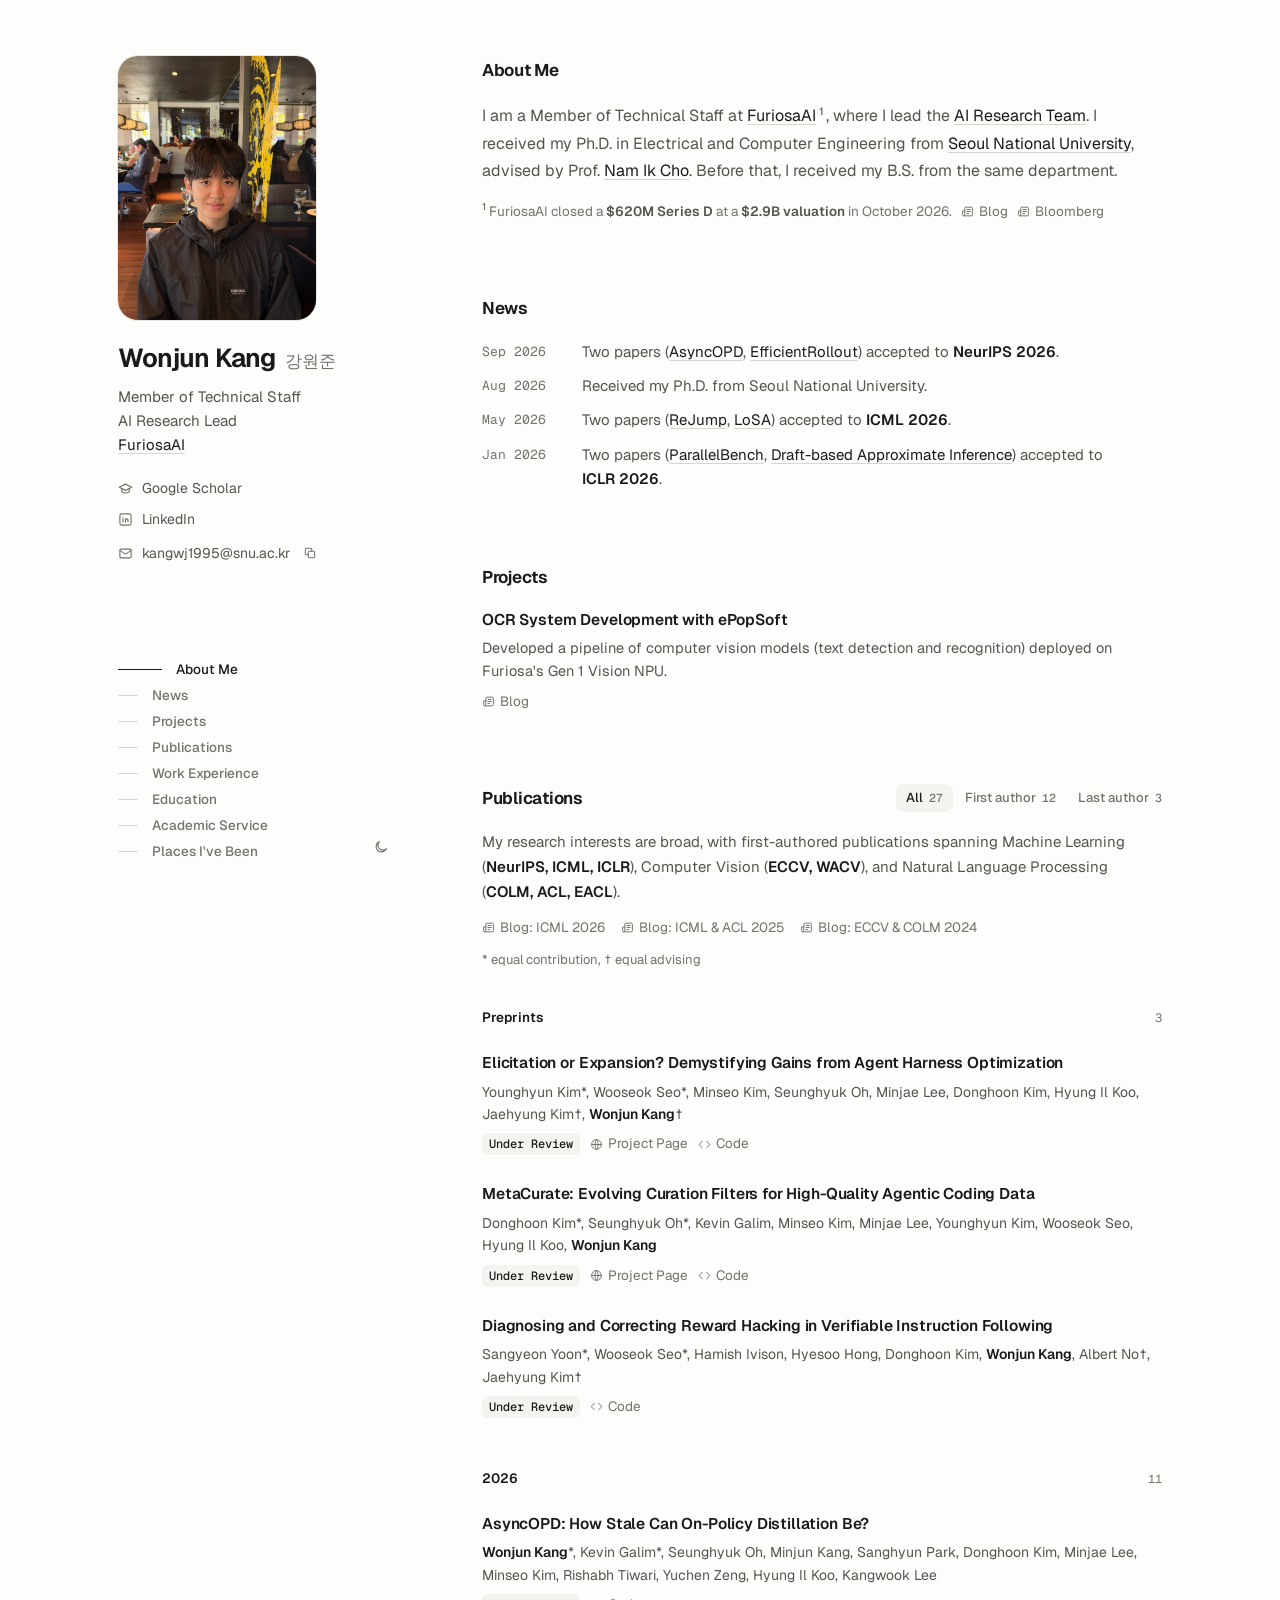
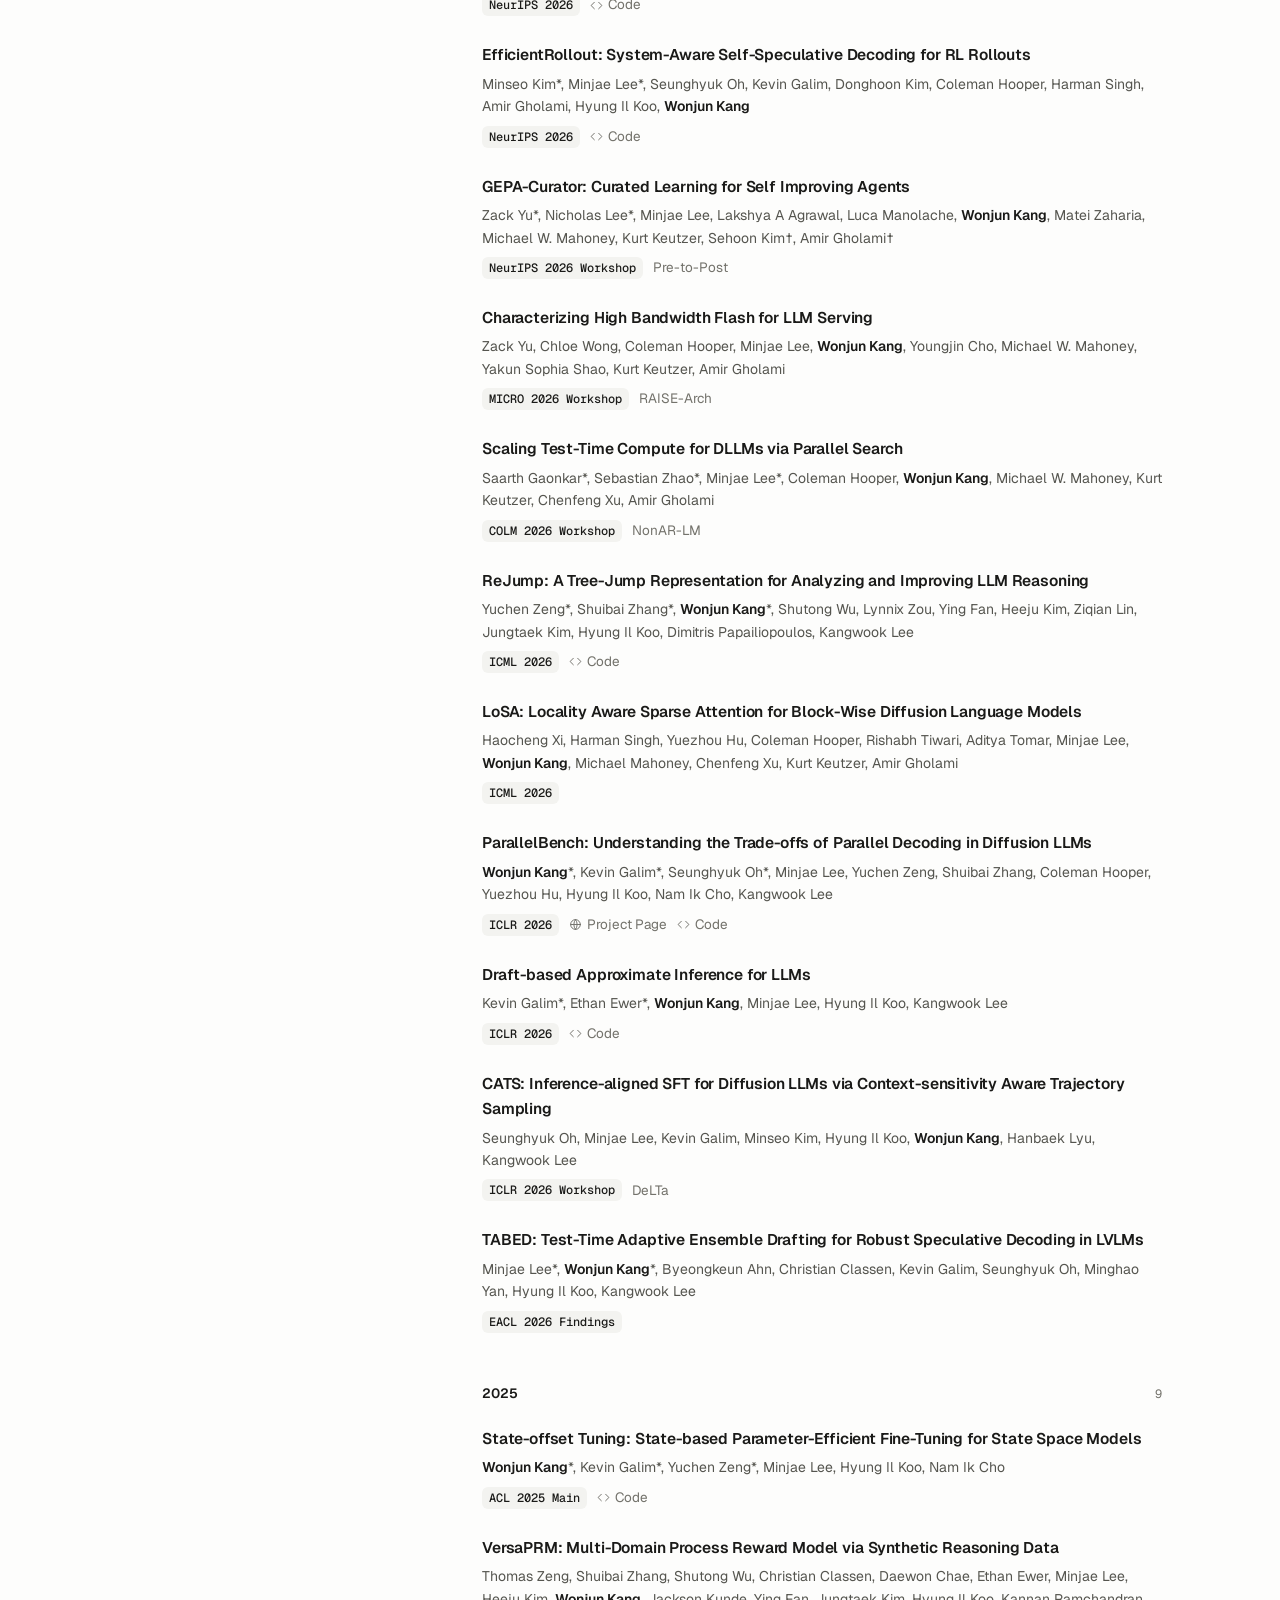
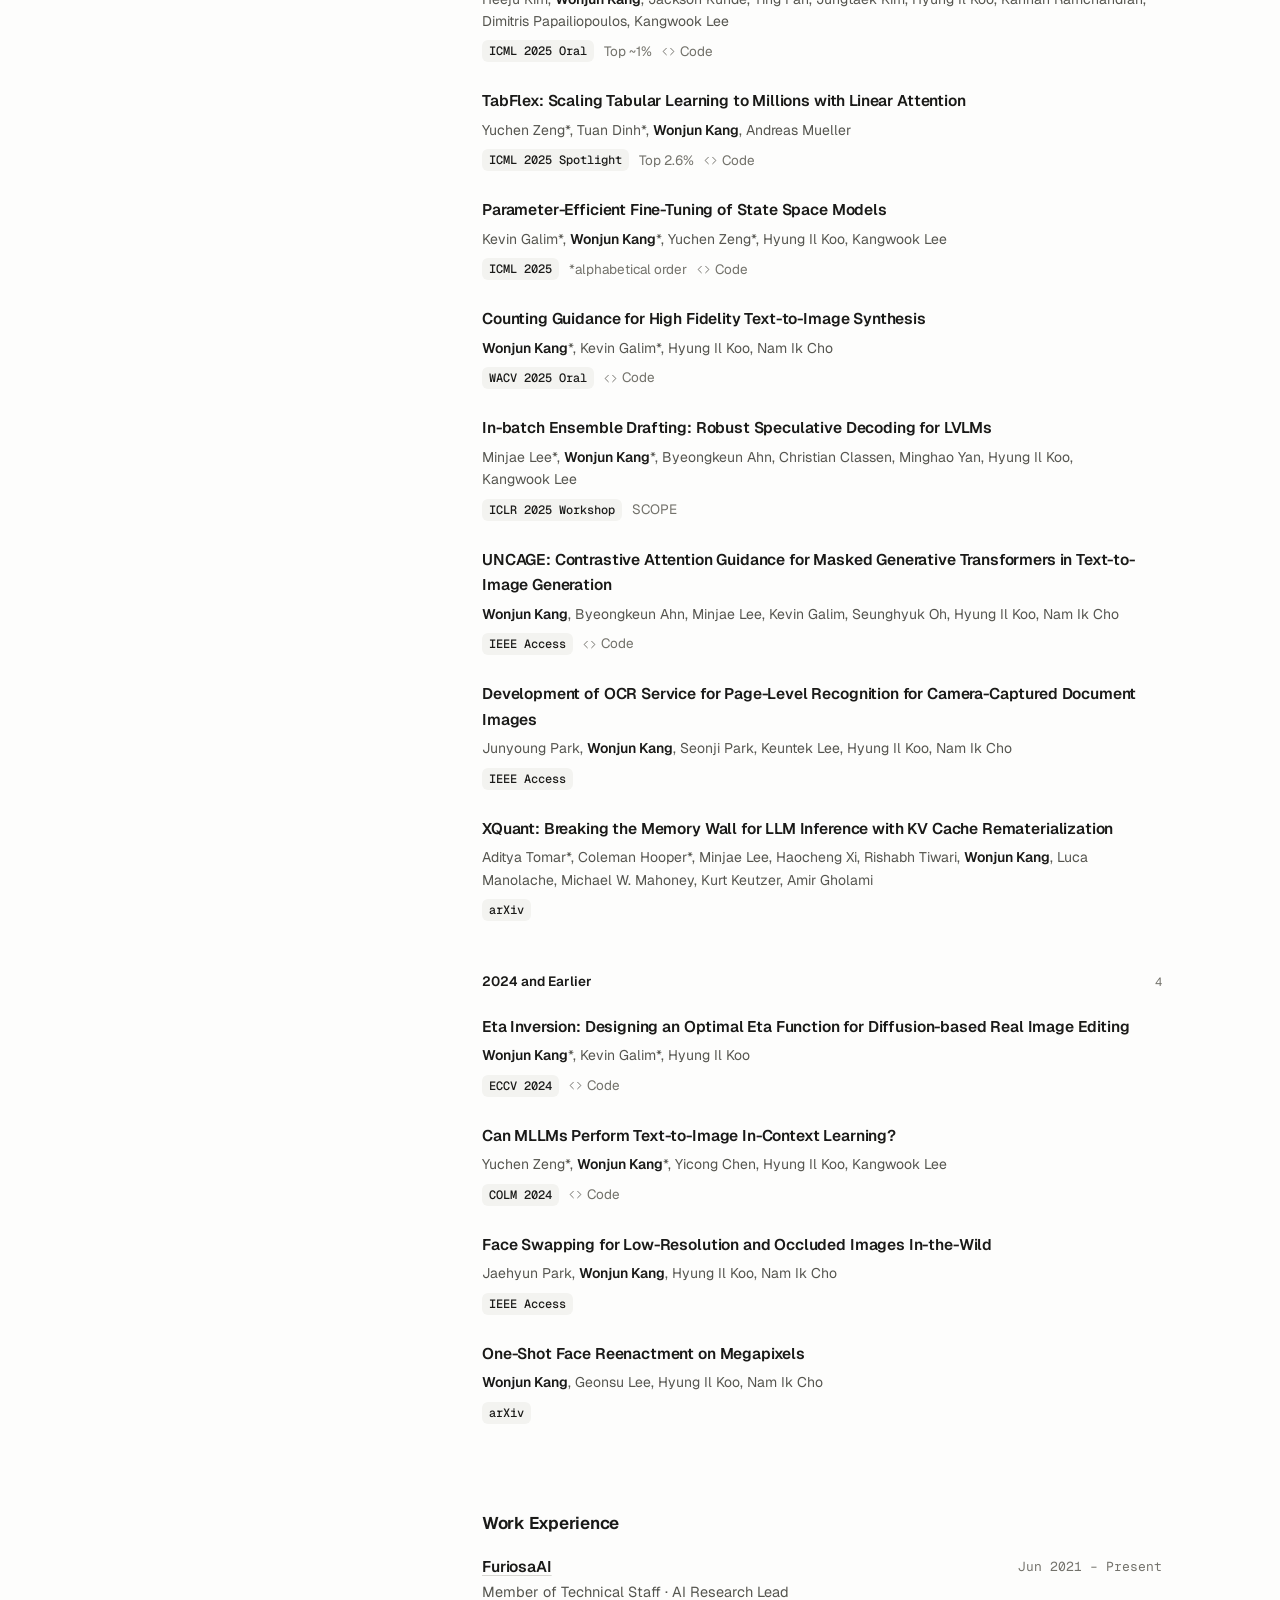
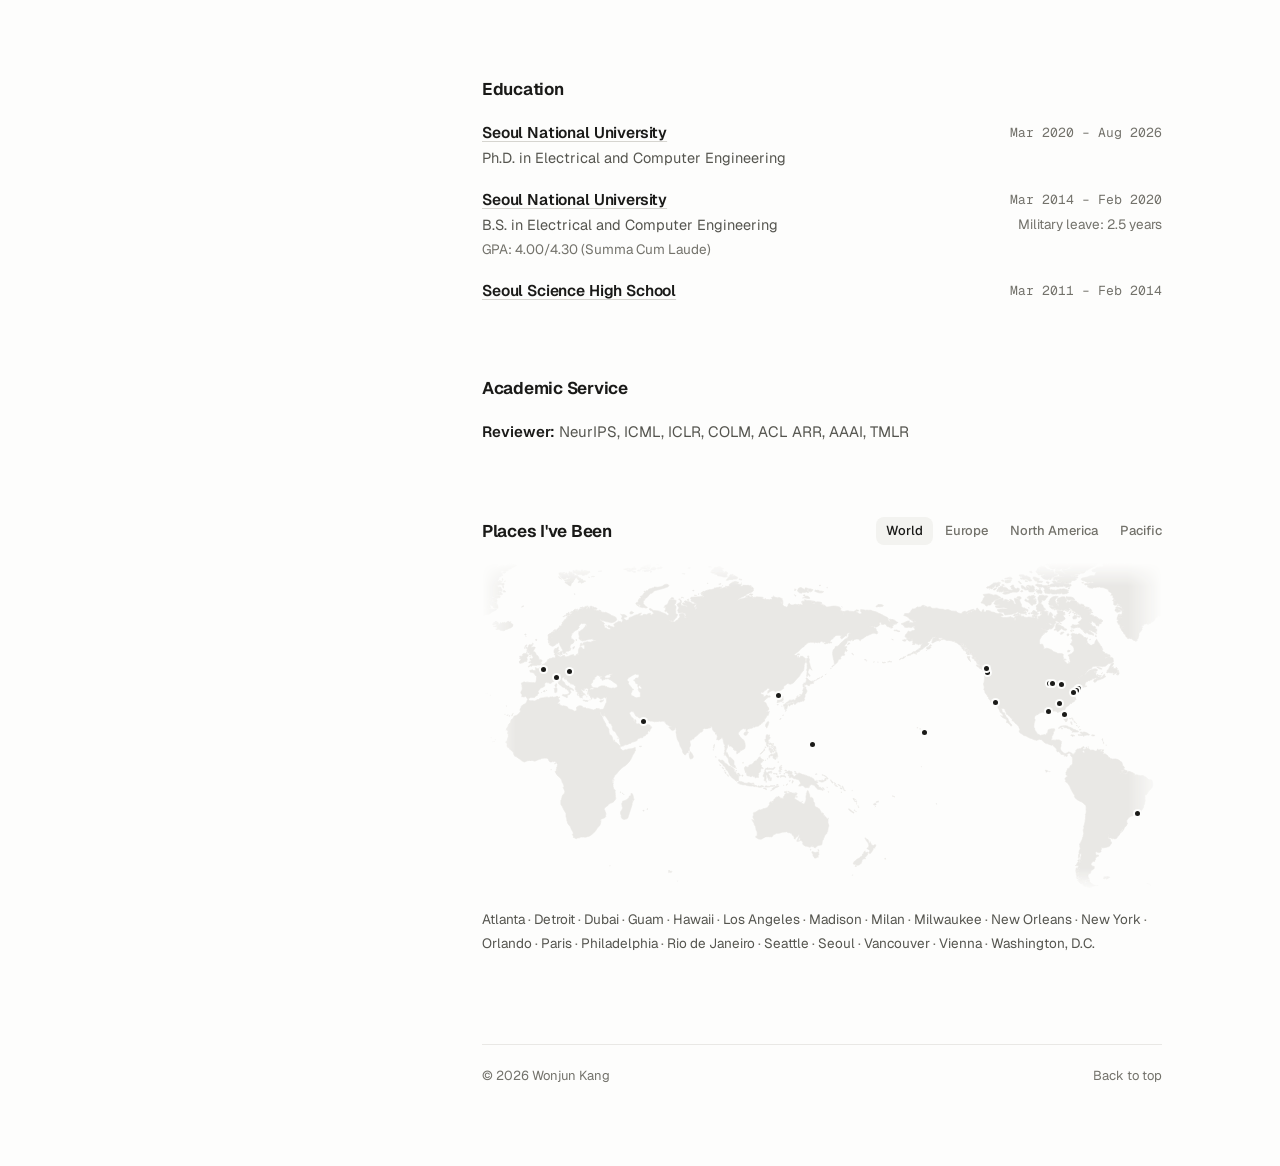
==== commit ab1d926f: "update" ====
--- a/beta-map/index.html
+++ b/beta-map/index.html
@@ -399,12 +399,17 @@
     .pcard.show { opacity: 1; visibility: visible; transform: none; }
     /* an upright photo gets a narrower card, so the card is not much taller than a wide one */
     .pcard.tall { width: 168px; }
-    .pcard img { display: block; width: 100%; height: auto; aspect-ratio: var(--shape, 1.5); object-fit: cover; border-radius: 9px; background: var(--surface); opacity: 0; transition: opacity .2s; }
-    .pcard img.ready { opacity: 1; }
+    .pc-photo { position: relative; aspect-ratio: var(--shape, 1.5); border-radius: 9px; overflow: hidden; background: var(--surface); }
+    .pc-photo img { position: absolute; inset: 0; display: block; width: 100%; height: 100%; object-fit: cover; opacity: 0; transition: opacity .2s; }
+    .pc-photo img.ready { opacity: 1; }
     /* the name and its note each stay in one piece; when both do not fit on a line, the whole note moves to the next */
     .pcard figcaption { display: flex; flex-wrap: wrap; column-gap: 6px; margin: 7px 4px 0; font-size: 12.5px; line-height: 1.35; font-weight: 500; color: var(--text); }
     .pc-name, .pc-note { white-space: nowrap; }
     .pc-note { font-weight: 400; color: var(--text-3); }
+    /* the flag of the city's country, right after its name. the hairline keeps a white stripe from dissolving into the card.
+       the flag is fetched the first time a card needs it and fades in when it has arrived */
+    .pc-name .flag { display: inline-block; width: 1.04em; height: .78em; margin-left: .4em; vertical-align: -.03em; border-radius: 2px; box-shadow: 0 0 0 1px var(--line-2); opacity: 0; transition: opacity .15s; }
+    .pc-name .flag.ready { opacity: 1; }
     .places { margin: 16px 0 0; font-size: 13.5px; line-height: 1.8; color: var(--text-3); }
     .places .pi { white-space: nowrap; }
     .pname { all: unset; cursor: pointer; color: var(--text-2); border-radius: 4px; text-decoration: underline; text-decoration-color: transparent; text-decoration-thickness: 1px; text-underline-offset: 3px; transition: color .15s, text-decoration-color .15s; -webkit-tap-highlight-color: transparent; }
@@ -707,7 +712,7 @@
           <h2>Places I've Been</h2>
           <div class="views" role="radiogroup" aria-label="Map view">
             <button type="button" role="radio" aria-checked="true" tabindex="0" data-view="0,0,1000">World</button>
-            <button type="button" role="radio" aria-checked="false" tabindex="-1" data-view="18.8,115.8,200">Europe</button>
+            <button type="button" role="radio" aria-checked="false" tabindex="-1" data-view="9.3,114.7,200">Europe</button>
             <button type="button" role="radio" aria-checked="false" tabindex="-1" data-view="708.6,140.6,201.9">North America</button>
             <button type="button" role="radio" aria-checked="false" tabindex="-1" data-view="449,200.6,238.9">Pacific</button>
           </div>
@@ -715,23 +720,30 @@
         <div class="mapbox" id="map" data-w="1000" data-h="483">
           <div class="mapclip" style="aspect-ratio: 1000 / 483">
             <div class="mapfade"><svg class="map" viewBox="0 0 1000 483" aria-hidden="true" data-fine="land-fine.txt"><path class="land" fill-rule="evenodd" d="M895 471l4 2 4 1-2 2-2 0-2-1-1 1-2 2-8-3-3-2-7-6 10 5 2-5 3-1 2 0zM921 460l2 2-1 1-4 2-1-2-2 2-2-2 4-2 2 1zM279 455l-5 1 1-4 4 1zM487 425l3 1 5-1 0 4-1 1 0 3-1-1-2 2-2 0-4-8 0-2zM564 425l1 1 2-1 0 2 0 1-4 5 1 2-2 0-2 1-3 6-3 3-8-2 0-1 1-3 4-3 4-2 4-4 2-5 2-1zM568 410l2 3 0-2 2 1 0 2 2 1 2 0 2-1 1 1-1 4-2 0-1 1 0 2-3 4-2 2-2-2 2-2-1-2-3-2 0-1 2-1 1-4-1-3-5-6 1-1 1 2 3 1zM548 367l-1 1-4-2-4-5 3 1zM579 353l1 1-1 2-3 0 0-2 1-1zM582 352l-2 0-1-1 2 0 2-1 0 1zM548 346l0 3-1 0-1-3zM222 343l1 6 0 1-1-2-1 1 1 3-1 1 0 2-7 20-5 2-3-1-2-7 0-4 1-1 2-3 0-2-2-5 2-4 5-1 4-3 1-2-1-1 1 0 3-5zM482 343l1 2 2-1 2 3 0 3 2 2 1 6 7 4-1 1 2 2 1 3 1-1 1 1 1 0 0 3 6 5 1 3 0 3 1 3-2 11-1 2-2 2-4 8-1 6-2 1-3 0-5 4-4-2 0-2-4 3-8-2-2-2-1-4-1-2-3 0 1-2-1-2-1 2-3 1 3-5 0-3-4 4-1 3-2-2 0-1-3-4-8-4-5 0-7 3-2-1-6 3-1 3-11 0-5 3-4 0-4-2 0-2 2-1 0-4-3-10-4-8 1 1-1-3 3 2 0-1-3-4 2-4-1-2 1-2 1 2 1-2 6-3 2 0 5-2 4-1 4-4 0-3 2-2 1 2 1 0-1-2 1-1 1 0 1-2 2-2 1-1 0-1 2 1 0-1 2-1 4 3 3 1 0-2 2-3 0-1 1-1 2-1 4-1 0-1-2-1 1 0 3 2 5 1 3-1 2 1-2 3-1 0 0 1-1 3 0 1 8 5 2 1 3 1 2-1 2-6-1-4 2-8 1-1 1 2 0 2 2 3zM534 334l0 1-1 0-2-2zM419 333l-5-2 2 0 3 1zM530 332l-3 0 0-2 2 1zM532 331l0 1-3-4 1 0zM429 333l-3 0 2-2 5-3 4 0-6 3zM411 327l1 1 2 0 0 1-3 0-3 1 1-2 1 0zM425 327l-1 2-4 1-4-1 0-1 3 0 1 0 2 0zM385 324l5 0 1-1 5 1 1 2 4 0 4 2-3 1-3-1-8-1-12-2 0-1-3 0 2-3 3 0 4 2zM458 322l-2 2 0-3 1-1zM516 324l-2-1-1-2 0-2 4 4zM506 320l-5 2-6-1 1-1 4 0 0-1 1 1 1 0 3-2-1-2 2 0 0 2zM437 314l-1 1-2 0-1-1 3-1zM446 313l1 2-3-1-3 0-2 0 0-1zM509 317l-1 1-1-3-5-3 1 0 3 2 2 2zM456 308l1 4 3 2 2-3 3-2 3 0 17 6 3 3 1 2 4 2 1 1-2 0 0 2 3 2 1 3 2 0 0 1 2 1-1 0 3 1 0 1-2 0-1 0-5-1-4-3-1-3-4-1-4 2 1 2-2 1-5-1-2-2-3-1-1 1-3 0 1-2 2-1-3-5-5-3-2 0-4-2-1 1-1 0-1-2-2-1 5-1 0-1-4 0-1-2-3 0-1-2 5-1 5 1zM431 301l-2 2-2 1-3-1-7 1 0 2 2 3 2-2 5-1 0 2-1-1-2 2-2 1 2 4 2 4 0 2-1 0-1-1 1-2-3 1 0-1 0-1-2-1 0-3-1 1 0 7-2 0-1 0 1-3-1-3-1 0-1-2 4-9 2-2 6 1 3 0 3-2zM441 302l0 2-2 0 0 1 1 2-1 0-1-2-1-3 1-2 1-1 0 1 2 0zM377 321l-3 0-6-5-6-10-3-2-2-4-2-2-2-3-5-4 0-2 6 1 9 9 3 0 6 5-1 3 2 1 2 3 2 0 1 2zM411 300l3 2-3 1-1 1 0 3-3 2-1 7 0-1-4 1-1-2-3-1-3 1-1-1-4 0-1-4-1-1-2-2 0-2 0-3 2-2 2 1 2 0 1-3 4-1 5-5 4-3 2-3 1 0 1 2 0 1 4 2 0 1-2 0 1 1-2 1-2 3 2 2zM434 281l1 4-1 2-1-3-1 2 0 2 0 1-4-1 0-2 0-2-1-1-1 1-1 0-3 1 1-3 3-2 1 2 2-1 1-1 2 0 0-3 2 2zM309 287l-2 1-2-2 0-4 1-5 2 2 3 5-1 3zM914 277l-2 0-1 0 1-1 0-1 2-1zM428 276l-3 4-2-2 1-1 1-3 1 0 0 2 2-3zM413 279l-4 2 5-5 1-3 1 2zM422 271l3 1 0 2-1 1-2 1zM432 271l1 3-2-1 0 3-1 0 0-2-1 0 0-1 1 0 0-1-1-2 2 0zM421 268l-1 3-1-2-1-2 2 0zM420 253l2 1 1-1 0 2 1 2-1 2-2 1 0 2 0 3 3 0 4 1 0 4-2-2-1-1-1 1-2-2-2 1-2-1 1-2 0-1-1 1-1-1-1-4 1 1 2-7zM901 253l-1 1-3 0 0-1 2 0zM870 255l-1 0-3-1 1-1 4 1 1 0zM882 249l5 0 2 0 1 1 1 0 0 1 3 1-1 2-4-1-2 1 0-1-2 2-1-1-2 0-4 0-1-1 0-1 4 1 1-1-1-1 0-1-2-1 1 0zM390 252l-3 2-2-1 0-3 1-1 5-1 1 1zM651 251l-1 0 0-3 3 2zM862 240l1 1 3 0 5 4 2 0 0 1 2 0 2 2-2 1-8 0 2-2-3-1-1-2-9-2-1-1 1 0-3 0-3 2-3 0 4-3 4-1 4 0zM868 237l-1 1-1-3 0-2 1 0zM420 240l-1 3-2-3 0-2 2-3 2-2 1 1zM867 229l-3 1 0-2 3 0zM869 229l0 2-1-2-1-1zM457 206l1 1-2 2-1-1-1 1-1 2-2-1 0-2 2-2 1 1 1-2zM179 201l-1 2-3 2-1-1-1-1zM149 201l2 1 5 0 0 1-4 1 0-1-3-1zM126 193l-1 5-3-1-4-2 0-2zM109 183l2 3-1 4-1 0-1 1-1-1-1-6 2 0zM475 197l-1 2 0 2-1 2-4 1-5 1-3 3-2-1 0-2-5 0-4 2-3 0 3 2-2 5-2 2-1-2 1-2-2-1-1-2 2-1 7-6 5-1 3 1 3-6 2 2 6-5 1-4 0-4 1-2 3 0 2 4-1 3-2 3zM110 180l-1 3-1-1-1-2 2-3zM483 173l2 1 2-1 1 3-5 1-2 4-4-3-2 4-3 0 0-3 1-3 3 0 2-7 3 3zM906 165l5 1-2 1-4-1-1-1 2-2zM912 156l-5-1-3-2 5 1zM740 158l-1 1-5-2-4-3-2-1-1-2 0-1 7 2 2 3 3 1zM927 150l-1 4 1-2 2 1-1 1 3 1 1 0 3 1-1 2 2 0 1 4-1 3-3-1 0-3-4 3-1 0 2-2-3-1-8 0-1-1 2-1-1-1 2-2 3-6 2-2 2-1 1 0zM715 138l2 0 0 4 2 3-1 0-4-5-1-3zM482 150l3 7-4-2-2 6 3 3 0 3-2-2-2 2 0-10 0-8-1-3 0-5 2-2-1-2 2 0zM64 145l-4 2-4-1 2-4-2-4 4-2 2-2 3 0 3 2-2 3 1 2zM119 132l-2 3-3-2 0-2 4-1zM658 126l-2 1-2-1 0-1 2-2 4 0 1 1zM75 120l-3 4 6 0-1 3-2 3 3 1 2 5 2 0 3 6 3 1 0 2-2 1 1 2-2 2-9 1-1-1-2 2-2 0-2 1-2-1 4-4 3 0-5-1 0-1 3-2-2-2 1-2 4 0 0-2-2-2-3-1-1-1 1-2-1-1-1 2 0-4-2-2 1-4 2-3zM623 115l-1 0-4-2 3 0 2 0zM863 105l-1 2-1 0-1-1 1-2zM856 103l-3 2-2 0-1-1 2-2 4 0zM606 98l2 1 2-1 5 2 0 1-3 1-3-2-2 0-1 0zM847 90l0 2 2-1 8 4 0 2 2 0 2 1-3 2-4-1-2-2-6 4-1-2-4 0 2-2 2-8zM43 86l-1 3 4 3-4 3-10 4-12-2 3-2-6-2 5-1 0-1-6-1 2-3 4-1 4 3 4-2 4 1 4-2zM873 83l-4 0 0-2 1-3 3-1 2 2 0 2zM597 85l2 1-1-3 8 1 5 4-2 2-5 1 0 4-1 1-3 0-6-3 0-2-3-1-3 1-2-2 1-1-3 1 1 2-2 2 0-19 14 8zM818 73l-2 2-4-1-2 0-4-2 3-2 2-2 4 3zM583 65l-3 0 0-2 3-2zM587 64l-4 1 1-4 2 0 4 2zM832 71l0 5 4-3 3 3-1 3 3 3 3-3 2-4 0-5 8 1 4 2 0 2-2 3 2 3-1 2-5 3-4 1-3-2-4 9-3 3-4 0-3 2 0 3-3 0-3 4-3 4-2 4 0 5 4 0 3 7 4-1 5 2 5 3 6 3 8 1-1 3 1 4 2 4 4 3 2-1 2-4-1-5-2-3 4-1 3-3 2-3-1-2-1-4-4-3 4-4-3-11 2-1 8 2 2-1 6 4 1 1 5 1 1 8 2 1 2 3 4-3 5-6 9 14-1 2 6 4 4 1 2 2 1 3 2 0 1 2 1 4-4 3-5 1-3 3-5 1-6-1-7 0-2 3-4 1-7 8 2 0 5-5 5-3 5 0 2 1-3 3 2 6 4 2 4-1 3-3 0 2 2 1-3 3-9 3-3 3-2-1 0-3 4-2-7 0 0 1-8 4-2 2 0 3 1 1 1 0-1-1 1 1 0 1-10 2 4 0-3 1-2 0-1 1 1 0-1 2-2 3-1-2 1 3-3 4 1-2-1-1-1-3 0 1 0 3-1-1 1 1 1 3 1 5-2 2-3 1-4 3-7 6 0 5 4 9-1 5-2 0-2-2-3-6 1-2-1-1-3-3-3 1-4-2-7 0-2 0 2 3-3 0-2 0-2-1-6 0-3 0-5 4-2 3 1 4-2 5-1 5 2 6 4 5 3 1 1 1 8-2 2-2 2-5 4-1 5 0 0 2-2 3 0 1-1 3-1 0 1 0-1 5-2 2 3 1 8-1 5 2 0 1 0 2-1 2 0 3 0 4 4 6 3 0 4-2 3 0 3 3 2 0 3-3 1-3 1-1 4-1 5-3 2 1-1 1-2 1 1 3-1 1 1 2 1 0 1-2-1-1 0-2 3-1 0-1 1-1 1 2 2 0 2 2 5 0 2 1 2 1 2-2 6 0-2 1 1 1 2 0 2 2 1 2 1 0 3 1 2 2 0 2 1 0 3 2 3 1 2-1 3 1 3 1 4 3 1 0 2 6 2 1 0 2-2 2 0 1 5 0 0 3 2-2 9 3 1 2-1 1 4-1 5 2 4 0 8 5 4 1 1 1 2 5-1 5-10 11-1 2 0 6-1 6-1 1 0 4-3 4 0 3-3 1 0 2-8 1-5 2-3 2-2 3 0 4-1 5-2 1-3 6-5 3-1 3-3 4-3 2-4 0-2-2-2 0-2-1 0 1 3 3 0 2 2 1 0 2-3 4-4 2-9 0 1 6-2 1-3 1-2-1-2 1 1 3 2 1 1-1 1 2-2 1-3 2-1 5-2 0-3 2 0 2 2 3 3 1-1 3-3 2-2 4-3 1-1 2 1 4 2 2-4 0-3 2-1 4-1 0-3-1-7-5-1-3 1-2-1-2-1-6 1-4 3-2-4-1 3-4 1-5 3 1 1-7-2-1 0 4-2 0 2-11 1-2-1-7 1 0 5-15-1-5 1-2 0-4 1-4 3-18-1-5 0-4-3-1 0-2-13-7-1-3 1 0-10-18-4-3 1-1-2-3 1-2 4-4-1-1-1 1-2-1 1-1 0-2 0-1 2-3 0-1 3-2 0-1 1 0 0-3 2 0 2-3-1-1 1-1-1-6-2-2-1-2 1 0-2-2-2 0-2 2 1 2-2 1-1-2-1 0-1-1-3 0-2-1 0-2-4-2 0 1-2-1 0-2 0-1-5-5 1-1-1 0-2 0-8-2-6-5-4-2-5 2-12-4-3-3-4-1-6-4 0-2 1 0 0-3-2-4-7-7-2-1 0-2-3-3-1-2-1 0-3-3-3-7-2-1-2-1-1 2 1 3 8 11 3 7 1 0 2 3-1 1-1-2-5-3-1-4-6-4-1-1 1 0 1-3-4-3-4-11-4-3-6-1-5-11-3-3-1-3-1-2 0-5-1-3 2-9 0-5-2-5 4 1 2 3 0-1-1-5-8-6-5-1-1-3 0-3-3-1-1-3-3-3 0-2-4-3-1-3-4-3-1-4-7 0-3-2-6-4-8-2-4 0-8-3-3 0 0 3-10 4 0-3 1-4 3-1-1-1-4 2-1 3-4 3 2 2-3 3-6 3-1 1-4 3-1 1-3 2-2 0-8 3-4 2-1-1 9-5 3-1 6-4 2-2 1-3 1-2-3 1-1-1-1 2-2-2-1 1-1-2-3 2-2 0 1-4-2-2-4 1-4-3 0-2-2-2 1-3 3-4 2-1 2 1 3-2 2 0 2-1-1-2-1-1 2-1-5 1-1 1-2-1-4 0-4-1-1-2-4-2 10-5 3 0-1 3 6-1-2-2-3-2-5-5-4-1 2-3 5 0 3-2 1-2 3-3 8-3 2 1 4-3 5 1 2 2 1-1 5 1-1 1 5 1 2-1 14 3 3-1 20 6 6-3 4 0 4-2 5-1 2 2 2-1 0-2 2 0 5 4 4-3 0 4 3-1 2-1 3 0 4 2 7 2 3 1 3-1 4 3-4 2 5 1 10-1 3 3 3-3-3-2 2-1 5-1 6 4 3-1 5 2 8 0 0-3 2-1 4 2 0 4 2-4 2 0 2-4-7-6 1-5 3-4 4 1 2 2 4 6-2 2zM766 53l-1 2 6-1 4 2 3-2 3 1 2 6 1-3-2-5 3-1 6 3 2 9 10 5 0 2-5 0 2 2-1 2-10-2-3 0-5 2-12 1-2-2-4-2-2 1-4-4 14-2-5-1-10 0-2-2 7-2-4 0-5-1 4-6 7-3zM793 51l-2 4-5-4 1-1 4 0zM871 53l1 1-10 1-3-3 0-2 1-1 6 1zM843 53l2 3 3-4 7-2 4 5 0 3 6-1 2-2 10 5 1 2 5-1 3 3 6 2 3 2 2 5-5 2 7 3 4 1 4 5 5 0-1 3-5 6-4-2-4-5-4 1 0 2 8 6 2 5-1 3-11-5 7 7 1 1-8-2-6-2-3-2 1-2-9-4 1 1-9 1-2-2 2-3 11 0-1-2 5-7-1-2-1-2-5-2-5-2 2-1-3-3-3 0-2-2-1 2-6 0-10-1-10-2-2-2 3-2-4 0-1-5 2-5 3-2 7-2zM805 49l3 1 5-1 1 2-3 3 4 2 0 5-5 2-3-1-1-2-7-4 0-2 5 1-3-3zM482 52l-10 0 2-3 4 0 4 2zM824 55l-3 4-3-1-1-4 0-3 1-2 3-2 6 1 5 1-4 5zM749 62l-8 2-1-2-6-3 5-9-3-3 10-1 4 1 7 0 5 4-10 5-3 4zM502 42l-3 2-5 0-5-2 1-2zM823 43l-1 2-4 0-4-2 2-2 4-2zM486 40l-2 4-10 0-5 1-5-4 1-4 4-1 7 1zM810 33l2 3 0 3-1 4-5 0-3-1 0-3-4 1-1-5 3 0 5-2 4 1zM783 36l1 2 2-1 3 0 1 3-2 3-9 1-7 2-5 0 0-2 6-2-13 0-4-1 4-5 3-2 8 2 5 4 4 0-4-5 3-3 3 1zM243 65l-11 0 0-2-5-2-1-2 3-1 0-3 6-5-3 0 7-5-1-3 6-3 9-3 9-1 5-3 6 0 2 2-2 2-19 5-8 5-9 11 1 4zM820 31l3 2 6 0 2 1 0 3 5 2 7 1 5-1 10 0 3 2 1 2-2 2-4 1-4-1-14 1-11-2-2-6-2-3-6 0-3-2 1-3zM761 27l-1 5-2 2-12 4-4-2 5-4 5-4zM380 31l1 3 3-1 8 0 6 3 2 2 0 3-13 6 8 2 2-1 2 4 1-2 4 0 9 0 1 3 12 1 0-4 10 1 5 2 1 4-2 2 4 4 4 2 3-5 4 2 5-1 5 1 2-1 5 0-2-4 4-3 25 4 2 3 7 4 11-1 6 1 2 2 0 3 3 2 4-1 5 0 5 1 6-1 4 4 4-1-2-3 1-3 9 2 5 0 8 2 4 2 0 19-3 2-4-1 3 3 3 5 0 1-1 1-5 0-10 3-9 6-1 2-3-3-8 3-1-1-3 1-3 0-1 2-4 4 0 2 4 1-1 6-2 0-1 3 1 2-5 2-1 4-4 1-1 4-4 3-4-16 1-6 3-2 0-2 4-1 10-9 5-4 2-6-3 1-2 3-7 5-2-5-7 1-7 7 2 3-10 1 0-3-5 0-3 2-9-1-9 1-19 17 4 1 1 2 3 1 2-2 3 0 4 4 0 4-2 3-2 10-4 6-1 2-9 10-4 2-1 0-2-2-4 3 0 1-1 0-2 1 0 1 0 2-6 4-1 2 3 2 3 6 0 3-1 2-7 2 0-4-1-3 2-1-2-2-2-1-1 1-1-2 1-1 0-3-2-1-9 3 1-2-1-1 3-2-2-2-5 4-2 2-3 0-1 1 1 3 3 0 0 2 2 1 3-3 4 2 1 1-4 1-4 3-2 3 3 1 1 3 4 6 0 2-2 1 1 1 1 1-1 5-1 0-7 11-8 5-3 1-2 1-1-1-1 1-7 2-1 3-1 1-1-3 1-1-4-1-5 3-3 3 0 2 5 7 4 4 1 5 0 5-12 9-1-2 1-2-2-2-2 0-3-4-2-2-3 0 1-2-3 0 0 3-2 7 0 2 2 0 1 5 7 5 2 2 0 6 1 1 1 3-2 0-6-4-3-7-1-3-4-6-1 2 0-2 2-8-1-2 0-3-1-1-2-7-1-3-5 4-3-1 1-4-1-2-2-4 1-1-2 0-2-3-3-6-2 0 0 1-1 2-3-1-1 1-5 1 0 2-1 2-4 2-8 7 0 1-6 2 0 2 0 6-1 3 0 5-1 0-2 2 1 1-2 1-2 3-3-3-2-7-3-4-1-5-2-4-3-16-4 2-2 0-4-4 2-1-1-1-5-3-1-2-2-2-14 1-11-2-1-4-2-1-5 2-3-1-3-2-3-1-3-7-2 1-2-1-1 1-1 0 2 7 4 3 0 2 1 4 0-3 1-1 1-1 1 1-1 4 1 2 6-1 7-6 0 4 1 2 5 2 3 4-3 5-2 1 0 3-3 2-1 2-3 0 0 1-8 3-1 2-7 3-2 2-9 2-2 1-4 0-2-7 0-2 0-2-4-6-1-2-3-3-2-2 0-4-2-3-3-2-1-4-5-7-1 0 0-5-2 6-3-2-2-5 1 4 4 7 4 7 0 2 4 4 1 9 3 2 2 6 12 10 0 1-2 1 4 4 1 0 18-5 0 4-1 4-6 11-5 7-10 7-4 5-4 3-4 9 0 2 2 1-1 4 4 7 1 11-2 4-2 2-6 2-7 6 0 2 2 5 0 6-8 5 1 1-2 8-11 12-7 3 0 1-9-1-7 3-1 0-4-2-1-4 1-1 0-2-8-14-3-15-1-1-4-8-2-3 0-4 2-8 3-5 0-3-2-5 1-1-4-10-8-11 2-6-1-1 2-5-2-2-1 0-1-3-7 2-5-6-6 1-11 4-8-2-8 3-4-2-6-5-3-2-2-1 0-3-4-4-1-2-3-1-2-2 0-4-3-4 2 0 2-4 0-5 0-6-2-3 0-2 2-2 1-3 2-3 2-5 2-1 3-4 3-1 6-5-1-4 1-4 2-2 5-3 3-5 2 0 2 1 6 1 10-5 10-1 1 1 3-1 6 0 3-1 2 0 0 2 2-1-1 2 0 1 1 1-1 3-1 1 0 2 1 0 2 2 11 3 1 3 9 3 3-2-1-3 1-1 4-2 4 1 1 1 5 1 0 1 4 0 7 2 3-2 2 0 2 0 1 2 1-1 4 1 2-2 4-10 0-2 1-1-1-2 1-1-4 0-2 1-4 1-3-2-3 0 0 1-2 1-3-2-3 0-2-3-2-2 2-2-2-2 3-3 4 0 2-3 5 1 3-2 3-1 5 0 9 3 5 0 4-2 0-1-1-2-13-9 2-1 3-3-2-1 4-2-9 2-3 1 1 2 1 1 3 0-1 1-3 1-4 2-1-1 1-2-4-1 4-1-1-1-4-1-1-1-2 0-3 5-3 1 0 4-3 4 1 3 3 1-1 1-3 0-3 3-1-2-3-1-4 1 2 2-1 0-2 0-1-1-1 0 2 4-1 1 3 2 0 2-2-1 0 2-1 0 1 3-2 0-2-2-2-4-3-5-2-2 1-4-2-2-8-4-3-3 1 0-1-3-2 0-1 1-1-1 1-1-2-1-2 1-1 3 1 2 3 1 1 3 3 3 3 0 0 1-1 0 5 2 3 3-1 1-1-2-3 0-1 2 2 1 0 2-1 0-2 3-1 0 1-3-2-4-5-4-2 0-2-1-4-4-1-4-4-1-7 4-5-1-4 1 0 4-3 2-3 1-3 6 1 1-2 2-1 2-2 1-2 2-6 0-3 2-1 0-2-3-2 0-1 1-3-1 0-4-1 0-1-2 2-6-1-6-1-2 4-2 10 1 7 0 1-2 1-7-5-5-4-2 0-2 3-1 5 1-1-4 3 1 6-3 1-3 6-2 2-6 4-1 3 0 0-1 2 0 1 1 2-2-2-6 0-4 1-2 3 0 3-3-1 4 0 1 2 1-4 3 1 4 3 1 0 1 4-2 5 3 9-4 3 0 0 1 3 0 1-1 3-2 0-6 1-2 3-2 2 3 2 0 1-5-1 0-2-1 0-2 7-2 6 0 3-2-3-2-5 0-9 3-2-2-2-2 0-4-1-4 1-2 3-3 8-6 0-2-4-2-5 1-3 3 1 3-10 8-2 6 5 5-3 5-3 0-1 7-2 4-3 0-1 3-4 0-5-14-2-3-5 5-4 1-4-2-2-14 3-3 7-4 6-4 11-15 13-10 6-2 4 0 5-4 5 0 5-1 8 4-3 1 3 3 3-2 4 3 8 2 10 5 2 2 1 3-4 3-4 1-12-3-2 0 4 3 0 7 6 3 1-2-2-2 2-2 6 3 3-1-2-4 6-4 3 0 2 2 2-3-2-3 1-3-2-3 8 1 1 3-3 1 0 2 2 2 4-1 1-3 16-6 2 0-3 3 3 0 2-1 6-1 4-2 3 3 3-3-3-3 2-1 8 1 14 7 2-2-3-3 0-1-4 0 1-3-1-5 5-5 2-5 2-1 7 2 1 3-3 4 2 1 1 4-1 7 3 3-1 3-6 7 4 0 1-1 3-2 0-2 3-2-2-3 1-3-3-1 0-2 2-5-4-4 5-4 0-4 1 0 2 3-2 5 3 1-1-4 5-2 6 0 5 3-3-4 0-6 5-1 13 0-3-3 3-4 4 0 5-3 7-1 1-1 8-1 2 2 6-3 5 0 1-3 3-2 6-3 5 2-4 2zM220 183l1 2 2 1-2 1-1 3-1 1 1 4 3 1 2 1 4 1 4-1 0-1 0-5-2-1 1-3-2 0 0-3 3 1 2-1-2-4-3 1 0 3-1-3 1-2-1-1-3-1-1-3-2-1 0-1 3 0 0-2 2-1 3 1 0-6-3 0-2-1-6 3-2 2-2 0-3 4 3 3-1 2zM823 28l-7 0-1-2 6 0zM777 27l-5 2-4-2 2-2 4-1 4 1zM152 26l-6 3-5-2 2-1-2-2 6-1 1 2zM779 22l-4 1-4 0 0-1 3-2zM817 25l-4 1-2-1-1-2-1-3 6 1 3 2zM805 23l1 3-4-1-5-2-6 0 3-2-3-1-1-3 6 1 7 3zM375 24l-15 2 5-8 2-1 9 4zM134 15l9 5-7 2-1 4-3 2-1 4-3 1-6-4 2-2-4-2-5-5-3-5 8-2 1 2 4 0 1-2 5 0zM154 10l5 3-4 3-8 1-8-1 0-2-4 0-3-3 8-2 4 2 3-2zM225 10l-6 1 0 1-3 1-3-2 1-2-6 0 10-1 0 2 4-3 4 2zM361 20l-6 1-8-2-4-2-3-5-3-1 7-5 6-1 5 3 7 6zM842 15l3 2-4 2-5 5-5 0-6-1-3-2 0-2 3-2-5 0-4-2-1-3 4-5 2 0-1-2 7 0 3 3 9 3zM893 -8l13 2 6 2-1 2-6 2-7 2-3 1 6 0-11 6-4 5-6 1-2 2-8 0 4 1-2 1 2 3-3 2-4 2-1 2-4 2 0 1 5 0 0 2-7 3-8-2-8 1-9-1-1-2 6-2-2-4 2 0 7 2-4-4-4-1 2-2 5-2 1-2-4-2-1-4 10 1 4-2-6-1-10 1-5-2-2-3-3-2-1-2 13-3 4-2 3 0 3 2 2-4 9-2 9 0 1 1 8-1zM1000 -2l-5 1 1 1 4 0 0 78-5 0-3 2-4 5-6 3-9 3-3 2 0 3-1 3-5 4 2 3-3 8-4 0-4-3-6 0-2-3-2-4-5-5-2-3 0-4-4-4 1-4-2-1 3-6 4-2 2-6-7 3-4-1 0-4 1-2 9 1-5-3-3-2-2 1-3-1 3-5-7-12-3-2 0-2-8-4-20 1-8-6 7-2 6 0-12-1-6-3 0-2 21-6 1-2-8-3 3-2 9-5 4 0-1-3 7-2 17-1 3 2 7-4 17 5-7-3 0-3 10-4 10 0 3-3 10 0 14 0zM8 -10l17 5-5 3-20 0 0 2 6-1 8 2 6-2 2 3-3 4 7-3 14-2 8 1 1 3-11 4-1 2-9 1 6 0-5 9 0 7 3 3-4 1-5 1 5 4 1 4-3 1 4 5-7 0 4 2-1 2-8 1 3 3 0 3-5-2-2 1 4 1 4 4 1 4-5 1-6-5 1 3-3 3 11 0-15 8-6 2 0-89z"/></svg></div>
-            <i class="pin" aria-hidden="true" style="left:48.55%;top:55.29%" data-x="485.5" data-y="267" data-name="Guam" data-note="" data-photo="photos/guam.jpg" data-ratio="0.75"></i>
-            <i class="pin" aria-hidden="true" style="left:65.14%;top:51.67%" data-x="651.4" data-y="249.5" data-name="Hawaii" data-note="" data-photo="photos/hawaii.jpg" data-ratio="0.75"></i>
-            <i class="pin" aria-hidden="true" style="left:10.89%;top:34.98%" data-x="108.9" data-y="169" data-name="Milan" data-note="ECCV 2024" data-photo="photos/milan.jpg" data-ratio="1.33"></i>
-            <i class="pin" aria-hidden="true" style="left:83.91%;top:36.69%" data-x="839.1" data-y="177.2" data-name="Milwaukee" data-note="" data-photo="photos/milwaukee.jpg" data-ratio="1"></i>
-            <i class="pin" aria-hidden="true" style="left:83.31%;top:45.33%" data-x="833.1" data-y="219" data-name="New Orleans" data-note="CVPR 2022" data-photo="photos/new-orleans.jpg" data-ratio="1"></i>
-            <i class="pin" aria-hidden="true" style="left:87.78%;top:38.3%" data-x="877.8" data-y="185" data-name="New York" data-note="" data-photo="photos/new-york.jpg" data-ratio="0.75"></i>
-            <i class="pin" aria-hidden="true" style="left:85.73%;top:46.22%" data-x="857.3" data-y="223.2" data-name="Orlando" data-note="" data-photo="photos/orlando.jpg" data-ratio="0.75"></i>
-            <i class="pin" aria-hidden="true" style="left:87.45%;top:38.81%" data-x="874.5" data-y="187.5" data-name="Philadelphia" data-note="COLM 2024" data-photo="photos/philadelphia.jpg" data-ratio="0.75"></i>
-            <i class="pin" aria-hidden="true" style="left:96.34%;top:76.49%" data-x="963.4" data-y="369.4" data-name="Rio de Janeiro" data-note="ICLR 2026" data-photo="photos/rio-de-janeiro.jpg" data-ratio="0.75"></i>
-            <i class="pin" aria-hidden="true" style="left:74.35%;top:33.43%" data-x="743.5" data-y="161.5" data-name="Seattle" data-note="" data-photo="photos/seattle.jpg" data-ratio="0.75"></i>
-            <i class="pin" aria-hidden="true" style="left:43.61%;top:40.41%" data-x="436.1" data-y="195.2" data-name="Seoul" data-note="ICML 2026" data-photo="photos/seoul.jpg" data-ratio="1.5"></i>
-            <i class="pin" aria-hidden="true" style="left:74.13%;top:32.2%" data-x="741.3" data-y="155.5" data-name="Vancouver" data-note="ICML 2025" data-photo="photos/vancouver.jpg" data-ratio="1.33"></i>
-            <i class="pin" aria-hidden="true" style="left:12.88%;top:32.99%" data-x="128.8" data-y="159.3" data-name="Vienna" data-note="ACL 2025" data-photo="photos/vienna.jpg" data-ratio="0.75"></i>
+            <i class="pin" aria-hidden="true" style="left:84.89%;top:42.91%" data-x="848.9" data-y="207.3" data-name="Atlanta" data-note="" data-photo="photos/atlanta.jpg" data-ratio="1.33" data-flag="flags/us.svg"></i>
+            <i class="pin" aria-hidden="true" style="left:85.26%;top:37.18%" data-x="852.6" data-y="179.6" data-name="Detroit" data-note="" data-photo="photos/detroit.jpg" data-ratio="0.75" data-flag="flags/us.svg"></i>
+            <i class="pin" aria-hidden="true" style="left:23.69%;top:48.28%" data-x="236.9" data-y="233.2" data-name="Dubai" data-note="" data-photo="photos/dubai.jpg" data-ratio="0.75" data-flag="flags/ae.svg"></i>
+            <i class="pin" aria-hidden="true" style="left:48.55%;top:55.29%" data-x="485.5" data-y="267" data-name="Guam" data-note="" data-photo="photos/guam.jpg" data-ratio="0.75" data-flag="flags/gu.svg"></i>
+            <i class="pin" aria-hidden="true" style="left:65.14%;top:51.67%" data-x="651.4" data-y="249.5" data-name="Hawaii" data-note="" data-photo="photos/hawaii.jpg" data-ratio="0.75" data-flag="flags/us.svg"></i>
+            <i class="pin" aria-hidden="true" style="left:75.49%;top:42.72%" data-x="754.9" data-y="206.3" data-name="Los Angeles" data-note="" data-photo="photos/los-angeles.jpg" data-ratio="1.33" data-flag="flags/us.svg"></i>
+            <i class="pin" aria-hidden="true" style="left:83.5%;top:36.67%" data-x="835" data-y="177.1" data-name="Madison" data-note="" data-photo="photos/madison.jpg" data-ratio="0.75" data-flag="flags/us.svg"></i>
+            <i class="pin" aria-hidden="true" style="left:10.89%;top:34.98%" data-x="108.9" data-y="169" data-name="Milan" data-note="ECCV 2024" data-photo="photos/milan.jpg" data-ratio="1.33" data-flag="flags/it.svg"></i>
+            <i class="pin" aria-hidden="true" style="left:83.91%;top:36.69%" data-x="839.1" data-y="177.2" data-name="Milwaukee" data-note="" data-photo="photos/milwaukee.jpg" data-ratio="1" data-flag="flags/us.svg"></i>
+            <i class="pin" aria-hidden="true" style="left:83.31%;top:45.33%" data-x="833.1" data-y="219" data-name="New Orleans" data-note="CVPR 2022" data-photo="photos/new-orleans.jpg" data-ratio="1" data-flag="flags/us.svg"></i>
+            <i class="pin" aria-hidden="true" style="left:87.78%;top:38.3%" data-x="877.8" data-y="185" data-name="New York" data-note="" data-photo="photos/new-york.jpg" data-ratio="0.75" data-flag="flags/us.svg"></i>
+            <i class="pin" aria-hidden="true" style="left:85.73%;top:46.22%" data-x="857.3" data-y="223.2" data-name="Orlando" data-note="" data-photo="photos/orlando.jpg" data-ratio="0.75" data-flag="flags/us.svg"></i>
+            <i class="pin" aria-hidden="true" style="left:8.99%;top:32.51%" data-x="89.9" data-y="157" data-name="Paris" data-note="" data-photo="photos/paris.jpg" data-ratio="0.75" data-flag="flags/fr.svg"></i>
+            <i class="pin" aria-hidden="true" style="left:87.45%;top:38.81%" data-x="874.5" data-y="187.5" data-name="Philadelphia" data-note="COLM 2024" data-photo="photos/philadelphia.jpg" data-ratio="0.75" data-flag="flags/us.svg"></i>
+            <i class="pin" aria-hidden="true" style="left:96.34%;top:76.49%" data-x="963.4" data-y="369.4" data-name="Rio de Janeiro" data-note="ICLR 2026" data-photo="photos/rio-de-janeiro.jpg" data-ratio="0.75" data-flag="flags/br.svg"></i>
+            <i class="pin" aria-hidden="true" style="left:74.35%;top:33.43%" data-x="743.5" data-y="161.5" data-name="Seattle" data-note="" data-photo="photos/seattle.jpg" data-ratio="0.75" data-flag="flags/us.svg"></i>
+            <i class="pin" aria-hidden="true" style="left:43.61%;top:40.41%" data-x="436.1" data-y="195.2" data-name="Seoul" data-note="ICML 2026" data-photo="photos/seoul.jpg" data-ratio="1.5" data-flag="flags/kr.svg"></i>
+            <i class="pin" aria-hidden="true" style="left:74.13%;top:32.2%" data-x="741.3" data-y="155.5" data-name="Vancouver" data-note="ICML 2025" data-photo="photos/vancouver.jpg" data-ratio="1.33" data-flag="flags/ca.svg"></i>
+            <i class="pin" aria-hidden="true" style="left:12.88%;top:32.99%" data-x="128.8" data-y="159.3" data-name="Vienna" data-note="ACL 2025" data-photo="photos/vienna.jpg" data-ratio="0.75" data-flag="flags/at.svg"></i>
+            <i class="pin" aria-hidden="true" style="left:86.93%;top:39.51%" data-x="869.3" data-y="190.9" data-name="Washington, D.C." data-note="" data-photo="photos/washington-dc.jpg" data-ratio="1.33" data-flag="flags/us.svg"></i>
           </div>
-          <figure class="pcard" id="pcard" aria-hidden="true"><img alt=""><figcaption><span class="pc-name"></span><span class="pc-note"></span></figcaption></figure>
+          <figure class="pcard" id="pcard" aria-hidden="true"><div class="pc-photo"></div><figcaption><span class="pc-name"></span><span class="pc-note"></span></figcaption></figure>
         </div>
-        <p class="places"><span class="pi"><button class="pname" type="button">Guam</button>&nbsp;&middot;</span> <span class="pi"><button class="pname" type="button">Hawaii</button>&nbsp;&middot;</span> <span class="pi"><button class="pname" type="button">Milan</button>&nbsp;&middot;</span> <span class="pi"><button class="pname" type="button">Milwaukee</button>&nbsp;&middot;</span> <span class="pi"><button class="pname" type="button">New Orleans</button>&nbsp;&middot;</span> <span class="pi"><button class="pname" type="button">New York</button>&nbsp;&middot;</span> <span class="pi"><button class="pname" type="button">Orlando</button>&nbsp;&middot;</span> <span class="pi"><button class="pname" type="button">Philadelphia</button>&nbsp;&middot;</span> <span class="pi"><button class="pname" type="button">Rio de Janeiro</button>&nbsp;&middot;</span> <span class="pi"><button class="pname" type="button">Seattle</button>&nbsp;&middot;</span> <span class="pi"><button class="pname" type="button">Seoul</button>&nbsp;&middot;</span> <span class="pi"><button class="pname" type="button">Vancouver</button>&nbsp;&middot;</span> <span class="pi"><button class="pname" type="button">Vienna</button></span></p>
+        <p class="places"><span class="pi"><button class="pname" type="button">Atlanta</button>&nbsp;&middot;</span> <span class="pi"><button class="pname" type="button">Detroit</button>&nbsp;&middot;</span> <span class="pi"><button class="pname" type="button">Dubai</button>&nbsp;&middot;</span> <span class="pi"><button class="pname" type="button">Guam</button>&nbsp;&middot;</span> <span class="pi"><button class="pname" type="button">Hawaii</button>&nbsp;&middot;</span> <span class="pi"><button class="pname" type="button">Los Angeles</button>&nbsp;&middot;</span> <span class="pi"><button class="pname" type="button">Madison</button>&nbsp;&middot;</span> <span class="pi"><button class="pname" type="button">Milan</button>&nbsp;&middot;</span> <span class="pi"><button class="pname" type="button">Milwaukee</button>&nbsp;&middot;</span> <span class="pi"><button class="pname" type="button">New Orleans</button>&nbsp;&middot;</span> <span class="pi"><button class="pname" type="button">New York</button>&nbsp;&middot;</span> <span class="pi"><button class="pname" type="button">Orlando</button>&nbsp;&middot;</span> <span class="pi"><button class="pname" type="button">Paris</button>&nbsp;&middot;</span> <span class="pi"><button class="pname" type="button">Philadelphia</button>&nbsp;&middot;</span> <span class="pi"><button class="pname" type="button">Rio de Janeiro</button>&nbsp;&middot;</span> <span class="pi"><button class="pname" type="button">Seattle</button>&nbsp;&middot;</span> <span class="pi"><button class="pname" type="button">Seoul</button>&nbsp;&middot;</span> <span class="pi"><button class="pname" type="button">Vancouver</button>&nbsp;&middot;</span> <span class="pi"><button class="pname" type="button">Vienna</button>&nbsp;&middot;</span> <span class="pi"><button class="pname" type="button">Washington, D.C.</button></span></p>
       </section>
 
       <footer class="foot">
@@ -850,14 +862,15 @@
       (() => {
         const box = $("#map"), card = $("#pcard");
         if (!box) return;
-        const clip = $(".mapclip", box), land = $(".map", box), img = $("img", card);
+        const clip = $(".mapclip", box), land = $(".map", box), slot = $(".pc-photo", card);
         const capName = $(".pc-name", card), capNote = $(".pc-note", card);
         const pins = $$(".pin", box), names = $$(".pname"), tabs = $$(".views button");
         const W = +box.dataset.w, H = +box.dataset.h;
         const at = pins.map(p => [+p.dataset.x, +p.dataset.y]);
         const views = tabs.map(b => b.dataset.view.split(",").map(Number));   // [x, y, width] in drawing units; the first is the world
         let view = 0, active = -1, pinned = false, closedByPress = false;
-        img.addEventListener("load", () => img.classList.add("ready"));
+        const shots = [];   // one picture element per city, made the first time the city is shown
+        const flags = {};   // one flag picture per country, made the first time a card needs it
         // the page carries a light outline of the land; the detailed one is fetched when the map comes near the screen,
         // so a closer view has a natural coastline. if that fails, the light outline simply stays
         if (land.dataset.fine && "IntersectionObserver" in window) {
@@ -910,16 +923,36 @@
           pins[i].classList.add("on");
           names[i].classList.add("on");
           capName.textContent = pins[i].dataset.name;
+          const flag = pins[i].dataset.flag;
+          if (flag) {
+            if (!flags[flag]) {
+              const f = flags[flag] = new Image();
+              f.className = "flag";
+              f.alt = "";
+              f.addEventListener("load", () => f.classList.add("ready"));
+              f.addEventListener("error", () => { if (flags[flag] === f) delete flags[flag]; });   // try again next time
+              f.src = flag;
+            }
+            capName.appendChild(flags[flag]);
+          }
           capNote.textContent = pins[i].dataset.note;
           // the picture takes the photo's own shape; an upright one gets the narrower card
           card.style.setProperty("--shape", pins[i].dataset.ratio);
           card.classList.toggle("tall", +pins[i].dataset.ratio < 1);
-          // the photo is fetched the first time its city is shown, so the page itself stays light
-          img.hidden = !pins[i].dataset.photo;   // a city without a photo shows its name only
-          if (pins[i].dataset.photo && img.getAttribute("src") !== pins[i].dataset.photo) {
-            img.classList.remove("ready");
-            img.src = pins[i].dataset.photo;
+          // the photo is fetched the first time its city is shown, so the page itself stays light. every city has a
+          // picture element of its own: one shared element kept showing the last city's photo until the new one came in.
+          // until its photo arrives the frame is plain gray, then the photo fades in; later visits show it at once
+          const src = pins[i].dataset.photo;
+          slot.hidden = !src;   // a city without a photo shows its name only
+          if (src && !shots[i]) {
+            const shot = shots[i] = new Image();
+            shot.alt = "";
+            shot.decoding = "sync";   // a photo already fetched appears in the same frame as its caption
+            shot.addEventListener("load", () => shot.classList.add("ready"));
+            shot.addEventListener("error", () => { if (shots[i] === shot) shots[i] = null; });   // try again next time
+            shot.src = src;
           }
+          if (src && slot.firstChild !== shots[i]) { slot.textContent = ""; slot.appendChild(shots[i]); }
           place(i);
           card.classList.add("show");
         }
